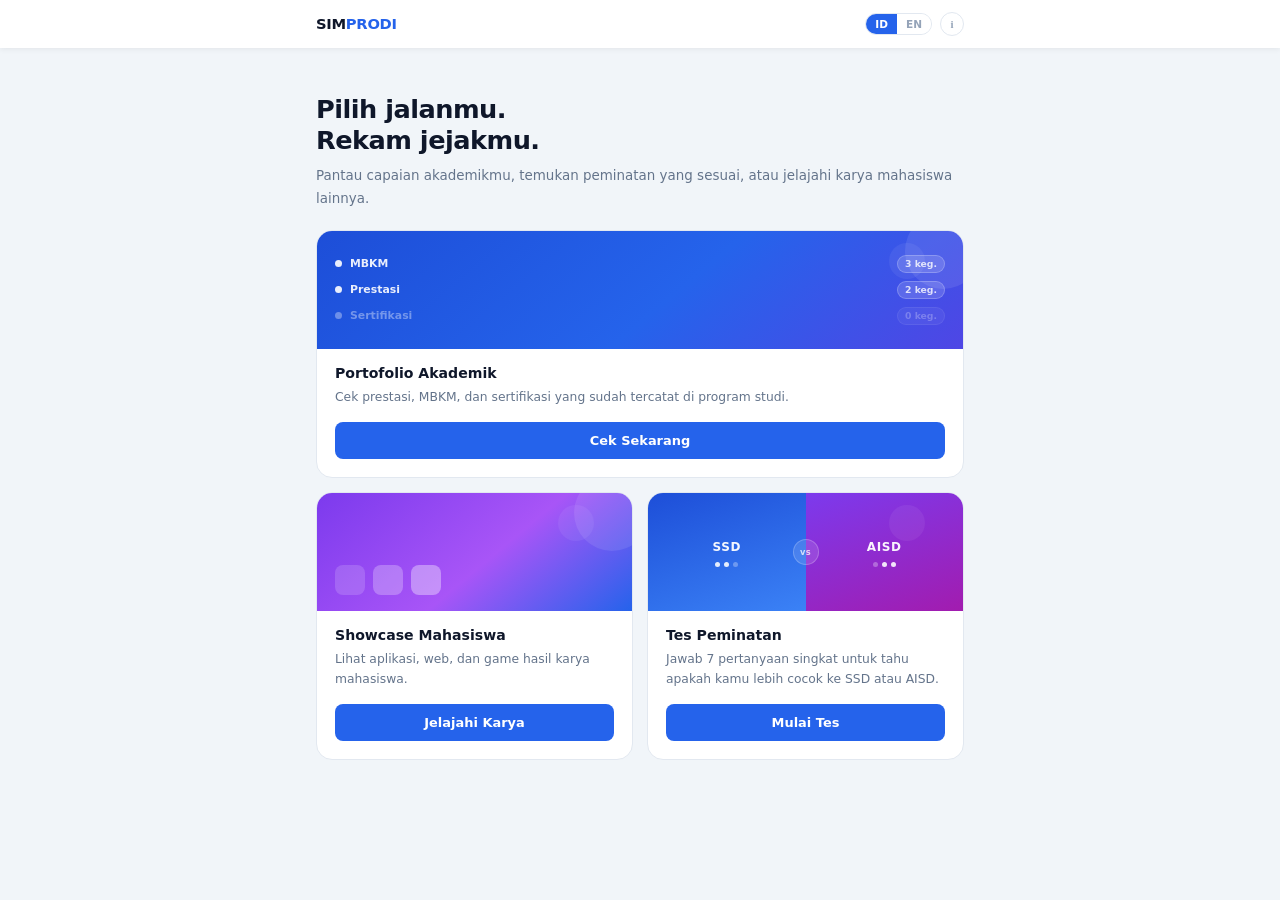
==== index.html @ 93ffe11c "Sync from simprodi@a94e9bc7b85f184ecb64a209a0afa76a024c2fb5" ====
<html lang="id">
<head>
<meta charset="UTF-8">
<meta name="viewport" content="width=device-width, initial-scale=1.0">
<title>SIMPRODI</title>
<style>
*, *::before, *::after { box-sizing: border-box; margin: 0; padding: 0; }

:root {
  --blue:        #2563eb;
  --blue-soft:   #eff6ff;
  --blue-border: #bfdbfe;
  --green:       #16a34a;
  --green-soft:  #f0fdf4;
  --green-border:#bbf7d0;
  --purple:      #7c3aed;
  --purple-soft: #faf5ff;
  --purple-border:#ddd6fe;
  --orange:      #ea580c;
  --orange-soft: #fff7ed;
  --orange-border:#fed7aa;
  --bg:          #f1f5f9;
  --card:        #ffffff;
  --border:      #e2e8f0;
  --text:        #0f172a;
  --muted:       #64748b;
  --subtle:      #94a3b8;
  --radius:      10px;
  --font: system-ui, -apple-system, 'Segoe UI', Roboto, sans-serif;
}

body {
  font-family: var(--font); background: var(--bg);
  color: var(--text); min-height: 100vh;
  font-size: 15px; line-height: 1.5;
  -webkit-font-smoothing: antialiased;
  display: flex; flex-direction: column;
}
main { flex: 1; }

/* ---- HEADER ---- */
.site-header {
  background: var(--card);
  box-shadow: 0 1px 6px rgba(0,0,0,.07);
  position: sticky; top: 0; z-index: 100;
}
.header-inner {
  max-width: 680px; margin: 0 auto;
  padding: 0 16px; height: 48px;
  display: flex; align-items: center; justify-content: space-between;
}
.header-brand {
  font-size: 0.92rem; font-weight: 800; color: var(--text);
  letter-spacing: -0.02em; cursor: pointer;
}
.header-brand span { color: var(--blue); }
.header-info-btn {
  width: 24px; height: 24px; border-radius: 50%;
  border: 1.5px solid var(--border); background: var(--card);
  display: flex; align-items: center; justify-content: center;
  cursor: pointer; font-size: 0.68rem; font-weight: 700;
  color: var(--subtle); font-family: Georgia, serif;
  transition: border-color .15s, color .15s, background .15s;
  flex-shrink: 0; line-height: 1;
}
.header-info-btn:hover { border-color: var(--blue); color: var(--blue); background: var(--blue-soft); }
.lang-toggle {
  display: flex; border: 1.5px solid var(--border); border-radius: 20px;
  overflow: hidden; flex-shrink: 0;
}
.lang-btn {
  border: none; background: var(--card); color: var(--subtle);
  font-family: var(--font); font-size: 0.66rem; font-weight: 700;
  padding: 4px 9px; cursor: pointer; transition: background .15s, color .15s;
}
.lang-btn.active { background: var(--blue); color: #fff; }

/* ---- MODAL ABOUT ---- */
.about-overlay {
  display: none; position: fixed; inset: 0;
  background: rgba(15,23,42,.35); z-index: 300;
  align-items: flex-end; justify-content: center;
  padding: 0 16px 24px;
}
.about-overlay.open { display: flex; }
.about-modal {
  background: var(--card); border-radius: 16px;
  padding: 22px 20px 20px; width: 100%; max-width: 480px;
  box-shadow: 0 12px 40px rgba(0,0,0,.18);
  animation: slideUp .18s ease;
}
@keyframes slideUp { from { transform: translateY(16px); opacity: 0; } to { transform: translateY(0); opacity: 1; } }
.about-eyebrow {
  font-size: 0.62rem; font-weight: 700; text-transform: uppercase;
  letter-spacing: 0.08em; color: var(--subtle); margin-bottom: 10px;
}
.about-brand {
  font-size: 1.1rem; font-weight: 800; color: var(--text);
  letter-spacing: -0.02em; margin-bottom: 4px;
}
.about-brand b { color: var(--blue); }
.about-expand {
  font-size: 0.78rem; font-weight: 600; color: var(--muted);
  margin-bottom: 12px; line-height: 1.5;
}
.about-desc {
  font-size: 0.80rem; color: var(--muted); line-height: 1.65;
}
.about-close {
  display: block; width: 100%; margin-top: 16px;
  background: var(--bg); border: none; border-radius: 8px;
  padding: 10px; font-size: 0.84rem; font-weight: 600;
  font-family: var(--font); color: var(--muted); cursor: pointer;
  transition: background .15s;
}
.about-close:hover { background: var(--border); }

/* ---- LAYOUT ---- */
.page-wrap { max-width: 680px; margin: 0 auto; padding: 20px 16px 48px; }

/* ---- SEARCH ---- */
.search-card {
  background: var(--card); border: 1px solid var(--border);
  border-radius: var(--radius); padding: 16px; margin-bottom: 18px;
}
.search-row { display: flex; gap: 8px; }
.search-input {
  flex: 1; border: 1.5px solid var(--border); border-radius: 8px;
  padding: 10px 13px; font-size: 0.92rem; font-family: var(--font);
  color: var(--text); outline: none; transition: border-color .15s;
  background: var(--card);
}
.search-input:focus   { border-color: var(--blue); }
.search-input::placeholder { color: var(--subtle); }
.search-btn {
  background: var(--blue); color: #fff; border: none;
  border-radius: 8px; padding: 10px 20px;
  font-size: 0.92rem; font-weight: 600; font-family: var(--font);
  cursor: pointer; transition: background .15s; white-space: nowrap;
}
.search-btn:hover    { background: #1d4ed8; }
.search-btn:disabled { background: #93c5fd; cursor: not-allowed; }
.search-hint { font-size: 0.78rem; color: var(--muted); margin-top: 8px; }

/* ---- STATUS ---- */
.msg-center { text-align: center; padding: 20px 0; font-size: 0.87rem; color: var(--muted); }
.msg-error  { text-align: center; padding: 20px 0; font-size: 0.87rem; color: #dc2626; }

/* ---- RESULT INFO ---- */
.result-info {
  font-size: 0.82rem; color: var(--blue);
  background: var(--blue-soft); border: 1px solid var(--blue-border);
  border-radius: 8px; padding: 9px 14px; margin-bottom: 12px;
}

/* ---- STUDENT CARDS ---- */
.student-card {
  background: var(--card); border: 1px solid var(--border);
  border-radius: var(--radius); padding: 13px 15px;
  margin-bottom: 8px; cursor: pointer;
  display: flex; align-items: center; gap: 12px;
  transition: border-color .15s, box-shadow .15s;
  -webkit-tap-highlight-color: transparent;
}
.student-card:hover {
  border-color: var(--blue);
  box-shadow: 0 2px 12px rgba(37,99,235,.1);
}
.s-body  { flex: 1; min-width: 0; }
.s-name  { font-weight: 600; font-size: 0.92rem; white-space: nowrap; overflow: hidden; text-overflow: ellipsis; }
.s-nim   { font-size: 0.78rem; color: var(--muted); margin-top: 1px; }
.s-tags  { display: flex; flex-wrap: wrap; gap: 4px; margin-top: 6px; }
.tag {
  font-size: 0.70rem; font-weight: 600; padding: 2px 8px;
  border-radius: 20px; border: 1px solid; line-height: 1.4;
}
.tag-p  { background: var(--blue-soft);   color: var(--blue);   border-color: var(--blue-border);   }
.tag-m  { background: var(--green-soft);  color: var(--green);  border-color: var(--green-border);  }
.tag-s  { background: var(--purple-soft); color: var(--purple); border-color: var(--purple-border); }
.tag-0  { background: #f8fafc; color: var(--subtle); border-color: var(--border); }
.s-chevron {
  width: 8px; height: 8px; flex-shrink: 0;
  border-right: 2px solid var(--border);
  border-top:   2px solid var(--border);
  transform: rotate(45deg); margin-right: 4px;
}

/* ---- DETAIL VIEW ---- */
#detailView { display: none; }

.back-btn {
  display: inline-flex; align-items: center; gap: 7px;
  background: none; border: 1px solid var(--border);
  border-radius: 7px; padding: 7px 13px;
  font-size: 0.82rem; font-weight: 600; font-family: var(--font);
  color: var(--muted); cursor: pointer; margin-bottom: 16px;
  transition: border-color .15s, color .15s;
}
.back-btn:hover { border-color: var(--blue); color: var(--blue); }
.back-btn .arr  { font-size: 0.9rem; }

.detail-header {
  background: var(--card); border: 1px solid var(--border);
  border-radius: var(--radius); padding: 16px;
  display: flex; align-items: center; gap: 14px; margin-bottom: 14px;
}
.d-name    { font-size: 1rem; font-weight: 700; }
.d-nim     { font-size: 0.80rem; color: var(--muted); margin-top: 2px; }
.d-summary { display: flex; flex-wrap: wrap; gap: 5px; margin-top: 8px; }
.d-tag     { font-size: 0.72rem; font-weight: 600; padding: 3px 9px; border-radius: 20px; border: 1px solid; }

/* ---- ACCORDION ---- */
.acc-wrap  { margin-bottom: 8px; }

.acc-btn {
  width: 100%; background: var(--card);
  border: 1px solid var(--border); border-radius: var(--radius);
  padding: 12px 16px; display: flex; align-items: center;
  justify-content: space-between; cursor: pointer;
  font-family: var(--font); transition: border-color .15s;
  -webkit-tap-highlight-color: transparent;
}
.acc-btn:hover { border-color: var(--muted); }
.acc-btn.is-open { border-radius: var(--radius) var(--radius) 0 0; }

.acc-lhs   { display: flex; align-items: center; gap: 10px; }
.acc-dot   { width: 8px; height: 8px; border-radius: 50%; flex-shrink: 0; }
.dot-blue  { background: var(--blue); }
.dot-green { background: var(--green); }
.dot-purple{ background: var(--purple); }
.acc-label { font-size: 0.88rem; font-weight: 600; color: var(--text); }
.acc-count { font-size: 0.70rem; font-weight: 700; padding: 2px 7px; border-radius: 20px; }
.c-blue    { background: var(--blue-soft);   color: var(--blue);   }
.c-green   { background: var(--green-soft);  color: var(--green);  }
.c-purple  { background: var(--purple-soft); color: var(--purple); }

.acc-icon {
  width: 7px; height: 7px; flex-shrink: 0;
  border-right: 2px solid var(--subtle);
  border-bottom: 2px solid var(--subtle);
  transform: rotate(45deg); transition: transform .2s;
}
.acc-icon.open { transform: rotate(-135deg); }

.acc-body {
  display: none; background: var(--card);
  border: 1px solid var(--border); border-top: none;
  border-radius: 0 0 var(--radius) var(--radius);
}
.acc-body.open { display: block; }

.acc-empty {
  padding: 18px 16px; font-size: 0.84rem; color: var(--subtle); font-style: italic;
}

/* ---- DATA ROWS ---- */
.data-row {
  padding: 12px 16px; border-bottom: 1px solid #f1f5f9;
}
.data-row:last-child { border-bottom: none; }

.row-meta { display: flex; align-items: center; flex-wrap: wrap; gap: 5px; margin-bottom: 5px; }
.sem-tag {
  font-size: 0.70rem; font-weight: 600; padding: 2px 7px;
  border-radius: 4px; background: #f1f5f9; color: var(--muted);
}
.kat-tag {
  font-size: 0.70rem; font-weight: 600; padding: 2px 7px;
  border-radius: 4px; background: var(--purple-soft);
  color: var(--purple); border: 1px solid var(--purple-border);
}
.row-main { font-size: 0.86rem; color: var(--text); line-height: 1.55; }
.row-sub  { font-size: 0.81rem; color: var(--muted); line-height: 1.5; margin-top: 3px; font-style: italic; }

/* ---- LAPORAN ---- */
.lapor-card {
  background: var(--card); border: 1px solid var(--border);
  border-radius: var(--radius); padding: 16px; margin-top: 10px;
}
.lapor-header {
  display: flex; align-items: flex-start;
  justify-content: space-between; gap: 12px; flex-wrap: wrap;
}
.lapor-title { font-size: 0.88rem; font-weight: 600; }
.lapor-desc  { font-size: 0.79rem; color: var(--muted); margin-top: 3px; }
.btn-lapor {
  background: var(--orange-soft); color: var(--orange);
  border: 1px solid var(--orange-border); border-radius: 7px;
  padding: 7px 14px; font-size: 0.82rem; font-weight: 600;
  font-family: var(--font); cursor: pointer; white-space: nowrap;
  transition: background .15s; flex-shrink: 0;
}
.btn-lapor:hover { background: #ffedd5; }

.lapor-form {
  display: none; border-top: 1px solid var(--border);
  margin-top: 14px; padding-top: 14px;
}
.lapor-form.open { display: block; }
.lapor-note {
  font-size: 0.78rem; color: var(--muted); line-height: 1.55;
  background: #f8fafc; border: 1px solid var(--border);
  border-radius: 6px; padding: 8px 11px; margin: 10px 0 12px;
}
.form-label {
  display: block; font-size: 0.81rem; font-weight: 600;
  color: #374151; margin-bottom: 6px;
}
.form-textarea {
  width: 100%; border: 1.5px solid var(--border); border-radius: 8px;
  padding: 10px 12px; font-size: 0.86rem; font-family: var(--font);
  resize: vertical; min-height: 90px; outline: none; margin-bottom: 10px;
  color: var(--text); transition: border-color .15s; line-height: 1.5;
}
.form-textarea:focus   { border-color: var(--orange); }
.form-textarea::placeholder { color: var(--subtle); font-size: 0.83rem; }
.char-counter { font-size: 0.72rem; color: var(--subtle); text-align: right; margin: -4px 0 8px; }
.char-counter.ok { color: var(--green); }
.btn-send {
  background: var(--orange); color: #fff; border: none; border-radius: 8px;
  padding: 9px 18px; font-size: 0.88rem; font-weight: 600;
  font-family: var(--font); cursor: pointer; transition: background .15s;
}
.btn-send:hover    { background: #c2410c; }
.btn-send:disabled { opacity: 0.55; cursor: not-allowed; }

.alert {
  margin-top: 10px; padding: 10px 13px; border-radius: 8px;
  font-size: 0.83rem; line-height: 1.5;
}
.alert-ok  { background: var(--green-soft); color: #15803d; border: 1px solid var(--green-border); }
.alert-err { background: #fef2f2; color: #dc2626; border: 1px solid #fecaca; }

/* ---- DETAIL TOPBAR ---- */
.detail-topbar {
  display: flex; justify-content: space-between; align-items: center;
  margin-bottom: 16px;
}
/* ---- TOAST ---- */
.toast {
  position: fixed; bottom: 24px; left: 50%;
  transform: translateX(-50%) translateY(12px);
  background: #1e293b; color: #fff;
  padding: 10px 18px; border-radius: 8px;
  font-size: 0.83rem; font-weight: 500;
  opacity: 0; transition: opacity .2s, transform .2s;
  z-index: 400; pointer-events: none; white-space: nowrap;
}
.toast.show { opacity: 1; transform: translateX(-50%) translateY(0); }

/* ---- FOOTER ---- */

/* ---- SEMESTER GROUP ---- */
.sem-group { }
.sem-group-label {
  font-size: 0.70rem; font-weight: 700; text-transform: uppercase;
  letter-spacing: 0.6px; color: var(--muted);
  padding: 7px 16px 5px; background: #f8fafc;
  border-bottom: 1px solid var(--border);
  border-top: 1px solid var(--border);
}
.sem-group:first-child .sem-group-label { border-top: none; }
.sem-group .data-row { border-bottom: 1px solid #f8fafc; }
.sem-group .data-row:last-child { border-bottom: none; }

/* ---- INFO BUTTON ---- */
.info-btn {
  width: 15px; height: 15px; border-radius: 50%;
  background: var(--border); color: var(--muted);
  border: none; cursor: pointer; font-size: 0.62rem; font-weight: 700;
  display: inline-flex; align-items: center; justify-content: center;
  flex-shrink: 0; transition: background .15s, color .15s;
  font-family: Georgia, serif; line-height: 1; user-select: none;
}
.info-btn:hover, .info-btn:focus-visible { background: var(--blue); color: #fff; outline: none; }

/* ---- INFO MODAL ---- */
.info-overlay {
  display: none; position: fixed; inset: 0;
  background: rgba(0,0,0,.4); z-index: 300;
  align-items: center; justify-content: center; padding: 20px;
}
.info-overlay.open { display: flex; }
.info-box {
  background: var(--card); border-radius: 14px;
  padding: 22px 20px 20px; max-width: 340px; width: 100%;
  position: relative; box-shadow: 0 12px 40px rgba(0,0,0,.18);
  animation: popIn .15s ease;
}
@keyframes popIn { from { transform: scale(.92); opacity: 0; } to { transform: scale(1); opacity: 1; } }
.info-close {
  position: absolute; top: 12px; right: 12px;
  background: none; border: none; cursor: pointer;
  color: var(--subtle); font-size: 0.85rem; line-height: 1;
  width: 26px; height: 26px; display: flex; align-items: center; justify-content: center;
  border-radius: 6px; transition: background .15s, color .15s;
}
.info-close:hover { background: #f1f5f9; color: var(--text); }
.info-cat {
  font-size: 0.68rem; font-weight: 700; text-transform: uppercase;
  letter-spacing: 0.6px; margin-bottom: 6px; padding: 3px 8px;
  border-radius: 4px; display: inline-block;
}
.info-cat.mbkm   { background: var(--green-soft);  color: var(--green); }
.info-cat.pres   { background: var(--blue-soft);   color: var(--blue);  }
.info-cat.sert   { background: var(--purple-soft); color: var(--purple);}
.info-title { font-size: 0.95rem; font-weight: 700; margin-bottom: 10px; color: var(--text); }
.info-body  { font-size: 0.83rem; color: var(--muted); line-height: 1.7; }

/* ---- TEXT INPUT (for not-found form) ---- */
.text-input {
  width: 100%; border: 1.5px solid var(--border); border-radius: 8px;
  padding: 9px 12px; font-size: 0.88rem; font-family: var(--font);
  color: var(--text); outline: none; transition: border-color .15s;
  background: var(--card);
}
.text-input:focus { border-color: var(--blue); }
.text-input::placeholder { color: var(--subtle); }

/* ---- SPINNER ---- */
.spinner {
  display: inline-block; width: 13px; height: 13px;
  border: 2px solid rgba(255,255,255,.35); border-top-color: #fff;
  border-radius: 50%; animation: spin .65s linear infinite;
  vertical-align: middle; margin-right: 5px;
}
@keyframes spin { to { transform: rotate(360deg); } }

/* ---- MOBILE ---- */
@media (max-width: 480px) {
  .search-btn { padding: 10px 14px; font-size: 0.88rem; }
  .s-name { font-size: 0.90rem; }
  .lapor-header { flex-direction: column; }
  .btn-lapor { width: 100%; text-align: center; }
}

/* ---- BERANDA ---- */
.home-hero { padding: 26px 0 20px; }
.home-headline {
  font-size: 1.6rem; font-weight: 800; line-height: 1.2;
  color: var(--text); letter-spacing: -0.02em; text-wrap: balance; margin-bottom: 10px;
}
.home-sub { font-size: 0.84rem; color: var(--muted); line-height: 1.65; }

.home-cards {
  display: grid; grid-template-columns: 1fr 1fr;
  gap: 14px; margin-bottom: 24px;
}
@media (max-width: 400px) {
  .home-cards { grid-template-columns: 1fr; }
  .home-headline { font-size: 1.32rem; }
}
.home-card {
  background: var(--card); border: 1.5px solid var(--border);
  border-radius: 16px; overflow: hidden; cursor: pointer;
  transition: border-color .18s, box-shadow .18s, transform .14s;
  -webkit-tap-highlight-color: transparent; outline: none;
  display: flex; flex-direction: column;
}
.home-card-1:hover, .home-card-1:focus-visible {
  border-color: var(--blue);
  box-shadow: 0 8px 28px rgba(37,99,235,.15);
  transform: translateY(-2px);
}
.home-card-2:hover, .home-card-2:focus-visible {
  border-color: var(--purple);
  box-shadow: 0 8px 28px rgba(124,58,237,.15);
  transform: translateY(-2px);
}
.home-card-illus {
  height: 118px; position: relative; overflow: hidden;
  display: flex; align-items: flex-end; padding: 0 18px 16px;
}
.home-card-illus::before {
  content: ''; position: absolute; right: -18px; top: -18px;
  width: 76px; height: 76px; border-radius: 50%; background: rgba(255,255,255,.09);
}
.home-card-illus::after {
  content: ''; position: absolute; right: 38px; top: 12px;
  width: 36px; height: 36px; border-radius: 50%; background: rgba(255,255,255,.06);
}
.illus-blue   { background: linear-gradient(140deg, #1D4ED8 0%, #2563EB 55%, #4F46E5 100%); }

/* Ilustrasi Portofolio Akademik — list kategori */
.illus-list { display: flex; flex-direction: column; gap: 8px; width: 100%; }
.illus-list-row { display: flex; align-items: center; gap: 8px; }
.illus-list-dot {
  width: 7px; height: 7px; border-radius: 50%;
  background: rgba(255,255,255,.9); flex-shrink: 0;
}
.illus-list-dot.dim { background: rgba(255,255,255,.35); }
.illus-list-label {
  font-size: 0.68rem; font-weight: 700; color: rgba(255,255,255,.9); flex: 1;
}
.illus-list-label.dim { color: rgba(255,255,255,.38); }
.illus-list-badge {
  font-size: 0.58rem; font-weight: 700;
  background: rgba(255,255,255,.15); border: 1px solid rgba(255,255,255,.22);
  border-radius: 20px; padding: 1px 7px; color: rgba(255,255,255,.8);
}
.illus-list-badge.dim { opacity: 0.35; }

/* Ilustrasi Tes Peminatan — komparasi SSD vs AISD */
.illus-vs-wrap {
  display: flex; width: 100%; height: 100%;
  position: absolute; inset: 0;
}
.illus-vs-side {
  flex: 1; display: flex; flex-direction: column;
  align-items: center; justify-content: center; gap: 6px;
  position: relative;
}
.illus-vs-left  { background: linear-gradient(160deg, #1D4ED8, #3B82F6); }
.illus-vs-right { background: linear-gradient(160deg, #7C3AED, #A21CAF); }
.illus-vs-label {
  font-size: 0.75rem; font-weight: 800; letter-spacing: 0.05em;
  color: rgba(255,255,255,.95);
}
.illus-vs-dots { display: flex; gap: 4px; }
.illus-vs-dot {
  width: 5px; height: 5px; border-radius: 50%;
  background: rgba(255,255,255,.3);
}
.illus-vs-dot.on { background: rgba(255,255,255,.88); }
.illus-vs-badge {
  position: absolute; top: 50%; left: 50%;
  transform: translate(-50%, -50%);
  width: 26px; height: 26px;
  display: flex; align-items: center; justify-content: center;
  font-size: 0.52rem; font-weight: 800; letter-spacing: 0.03em;
  color: rgba(255,255,255,.75);
  background: rgba(255,255,255,.12);
  border: 1px solid rgba(255,255,255,.22);
  border-radius: 50%;
  z-index: 1;
}

.home-card-body { padding: 15px 18px 18px; flex: 1; display: flex; flex-direction: column; }
.home-card-title {
  font-size: 0.88rem; font-weight: 700; color: var(--text);
  line-height: 1.3; margin-bottom: 6px;
}
.home-card-desc {
  font-size: 0.77rem; color: var(--muted); line-height: 1.6;
  flex: 1; margin-bottom: 14px;
}
.home-card-btn {
  display: block; width: 100%; border: none; border-radius: 8px;
  padding: 9px 12px; font-size: 0.81rem; font-weight: 700;
  font-family: var(--font); text-align: center; pointer-events: none;
  background: var(--blue); color: #fff;
}

/* ---- KUIS PEMINATAN ---- */
.quiz-topbar {
  display: flex; align-items: center; gap: 10px; margin-bottom: 4px;
}
.quiz-progress-bar {
  flex: 1; height: 4px; background: var(--border); border-radius: 2px; overflow: hidden;
}
.quiz-progress-fill {
  height: 100%; background: var(--purple); border-radius: 2px;
  transition: width .35s ease;
}
.quiz-step-label { font-size: 0.75rem; color: var(--muted); white-space: nowrap; }
.quiz-card {
  background: var(--card); border: 1px solid var(--border);
  border-radius: var(--radius); padding: 20px 18px; margin-top: 12px;
}
.quiz-q {
  font-size: 0.95rem; font-weight: 600; color: var(--text);
  line-height: 1.6; margin-bottom: 16px;
}
.quiz-options { display: flex; flex-direction: column; gap: 10px; }
.quiz-option {
  width: 100%; text-align: left; border: 1.5px solid var(--border);
  border-radius: 10px; padding: 13px 16px;
  font-size: 0.87rem; font-family: var(--font); color: var(--text);
  background: var(--card); cursor: pointer; line-height: 1.55;
  transition: border-color .15s, background .15s;
  -webkit-tap-highlight-color: transparent;
}
.quiz-option:hover { border-color: var(--purple); background: var(--purple-soft); }
.quiz-prev-btn {
  display: flex; align-items: center; gap: 6px; margin-top: 16px;
  background: none; border: none; cursor: pointer; padding: 4px 0;
  font-size: 0.82rem; font-weight: 600; color: var(--muted);
  font-family: var(--font); transition: color .15s;
}
.quiz-prev-btn:hover { color: var(--purple); }

/* ---- HASIL KUIS ---- */
.result-hero {
  background: var(--card); border: 1px solid var(--border);
  border-radius: var(--radius); padding: 22px 20px; text-align: center; margin-bottom: 12px;
}
.result-chip {
  display: inline-block; font-size: 0.68rem; font-weight: 700; text-transform: uppercase;
  letter-spacing: 0.5px; padding: 3px 10px; border-radius: 20px; margin-bottom: 10px;
}
.chip-ssd  { background: var(--blue-soft);   color: var(--blue);   }
.chip-aisd { background: var(--purple-soft); color: var(--purple); }
.result-pem-name { font-size: 1.05rem; font-weight: 700; color: var(--text); margin-bottom: 5px; line-height: 1.4; }
.result-score-line { font-size: 0.82rem; color: var(--muted); margin-bottom: 16px; }
.score-bars { display: flex; flex-direction: column; gap: 8px; text-align: left; }
.score-row-label {
  display: flex; justify-content: space-between;
  font-size: 0.74rem; font-weight: 700; margin-bottom: 4px;
}
.score-row-label.ssd  { color: var(--blue);   }
.score-row-label.aisd { color: var(--purple); }
.score-track { height: 6px; background: var(--border); border-radius: 3px; overflow: hidden; }
.score-fill-ssd  { height: 100%; background: var(--blue);   border-radius: 3px; transition: width .5s ease; }
.score-fill-aisd { height: 100%; background: var(--purple); border-radius: 3px; transition: width .5s ease; }
.result-desc-card {
  background: var(--card); border: 1px solid var(--border);
  border-radius: var(--radius); padding: 16px; margin-bottom: 12px;
}
.result-desc-title { font-size: 0.86rem; font-weight: 700; color: var(--text); margin-bottom: 7px; }
.result-desc-body  { font-size: 0.82rem; color: var(--muted); line-height: 1.7; }
.result-sub-label {
  font-size: 0.68rem; font-weight: 700; text-transform: uppercase;
  letter-spacing: 0.05em; color: var(--subtle); margin: 14px 0 8px;
}
.result-tags { display: flex; flex-wrap: wrap; gap: 6px; }
.result-tag {
  font-size: 0.74rem; font-weight: 600; padding: 5px 10px;
  border-radius: 20px; line-height: 1.3;
}
.result-note {
  font-size: 0.76rem; color: var(--subtle); line-height: 1.6;
  background: #f8fafc; border: 1px solid var(--border);
  border-radius: 8px; padding: 10px 13px; margin-bottom: 14px;
}
.result-actions { display: flex; flex-direction: column; gap: 8px; }
.btn-full-primary {
  width: 100%; background: var(--blue); color: #fff; border: none;
  border-radius: 10px; padding: 13px; font-size: 0.92rem; font-weight: 700;
  font-family: var(--font); cursor: pointer; transition: background .15s;
}
.btn-full-primary:hover { background: #1d4ed8; }
.btn-full-sec {
  width: 100%; background: none; color: var(--muted); border: 1.5px solid var(--border);
  border-radius: 10px; padding: 12px; font-size: 0.88rem; font-weight: 600;
  font-family: var(--font); cursor: pointer; transition: border-color .15s, color .15s;
}
.btn-full-sec:hover { border-color: var(--blue); color: var(--blue); }

/* ---- SHOWCASE MAHASISWA ---- */
#scGaleriView, #scDetailView, #scFormView, #scStatusView { display: none; }

.illus-showcase { background: linear-gradient(140deg, #7C3AED 0%, #A855F7 55%, #2563EB 100%); }
.illus-gallery { display: flex; gap: 8px; }
.illus-gallery-tile { width: 30px; height: 30px; border-radius: 8px; background: rgba(255,255,255,.16); }
.illus-gallery-tile:nth-child(2) { background: rgba(255,255,255,.26); }
.illus-gallery-tile:nth-child(3) { background: rgba(255,255,255,.36); }
.home-card-featured { grid-column: 1 / -1; }
.home-card-featured .home-card-illus { padding: 0 18px; align-items: center; }

.sc-card {
  background: var(--card); border: 1px solid var(--border);
  box-shadow: 0 1px 4px rgba(15,23,42,.05);
  border-radius: var(--radius); padding: 14px 16px; margin-bottom: 10px;
}
.sc-input, .sc-textarea, .sc-select {
  width: 100%; border: 1.5px solid var(--border); border-radius: 8px;
  padding: 10px 13px; font-size: 0.88rem; font-family: var(--font);
  color: var(--text); outline: none; transition: border-color .15s; background: var(--card);
}
.sc-input:focus, .sc-textarea:focus, .sc-select:focus { border-color: var(--blue); box-shadow: 0 0 0 3px var(--blue-soft); }
.sc-input::placeholder, .sc-textarea::placeholder { color: var(--subtle); }
.sc-textarea { resize: vertical; min-height: 68px; }

.sc-btn {
  font-family: var(--font); font-size: 0.86rem; font-weight: 600; border-radius: 8px;
  padding: 10px 18px; border: 1px solid transparent; cursor: pointer;
  display: inline-flex; align-items: center; justify-content: center; gap: 6px;
  transition: background .15s, border-color .15s, color .15s;
  text-decoration: none;
}
.sc-btn-primary { background: var(--blue); color: #fff; }
.sc-btn-primary:hover { background: #1d4ed8; }
.sc-btn-primary:disabled { background: #93c5fd; cursor: not-allowed; }
.sc-btn-outline { background: var(--card); color: var(--text); border-color: var(--border); }
.sc-btn-outline:hover { border-color: var(--blue); color: var(--blue); }
.sc-btn-block { width: 100%; }
.sc-btn-sm { padding: 6px 12px; font-size: 0.78rem; }

.sc-tag { font-size: 0.68rem; font-weight: 700; padding: 3px 9px; border-radius: 12px; border: 1px solid; display: inline-block; }
.sc-tag-jenis { background: var(--bg); color: var(--muted); border-color: var(--border); }
.sc-tag-ssd  { background: var(--blue-soft);   color: var(--blue);   border-color: var(--blue-border); }
.sc-tag-aisd { background: var(--purple-soft); color: var(--purple); border-color: var(--purple-border); }
.sc-tag-none { background: var(--bg); color: var(--subtle); border-color: var(--border); }
.sc-tag-live { background: var(--green-soft);  color: var(--green);  border-color: var(--green-border); }
.sc-tag-dev  { background: var(--orange-soft); color: var(--orange); border-color: var(--orange-border); }
.sc-tags { display: flex; gap: 6px; flex-wrap: wrap; }

.sc-status-pill { font-size: 0.74rem; font-weight: 700; padding: 4px 11px; border-radius: 12px; display: inline-block; }
.sc-status-menunggu  { background: var(--orange-soft); color: var(--orange); }
.sc-status-disetujui { background: var(--green-soft);  color: var(--green); }
.sc-status-ditolak   { background: #fef2f2; color: #dc2626; }

/* Galeri */
.sc-toolbar-top { margin-bottom: 10px; display: flex; gap: 8px; flex-wrap: wrap; }
.sc-search-bar { margin-top: 14px; }
.sc-toolbar { display: flex; align-items: center; justify-content: space-between; gap: 10px; margin: 12px 0; flex-wrap: wrap; }
.sc-toolbar-left { display: flex; align-items: center; gap: 10px; flex-wrap: wrap; }
.sc-result-count { font-size: 0.80rem; color: var(--muted); }
.sc-filter-toggle-btn {
  display: flex; align-items: center; gap: 6px; border: 1px solid var(--border); background: var(--card);
  border-radius: 8px; padding: 7px 12px; font-size: 0.80rem; font-weight: 600; color: var(--text);
  cursor: pointer; font-family: var(--font);
}
.sc-filter-toggle-btn.active { border-color: var(--blue); background: var(--blue-soft); color: var(--blue); }
.sc-filter-badge {
  min-width: 16px; height: 16px; padding: 0 4px; border-radius: 999px; background: var(--blue); color: #fff;
  font-size: 0.62rem; font-weight: 800; display: inline-flex; align-items: center; justify-content: center;
}
.sc-sort-wrap { position: relative; }
.sc-sort-btn {
  display: flex; align-items: center; gap: 6px; border: 1px solid var(--border); background: var(--card);
  border-radius: 8px; padding: 7px 12px; font-size: 0.80rem; font-weight: 600; color: var(--text);
  cursor: pointer; font-family: var(--font);
}
.sc-sort-menu {
  position: absolute; right: 0; top: calc(100% + 6px); background: var(--card); border: 1px solid var(--border);
  border-radius: 8px; box-shadow: 0 8px 24px -8px rgba(15,23,42,.28); min-width: 180px; padding: 5px; z-index: 20;
}
.sc-sort-option {
  display: block; width: 100%; text-align: left; border: none; background: none;
  padding: 8px 9px; border-radius: 6px; font-size: 0.80rem; font-family: var(--font); color: var(--text); cursor: pointer;
}
.sc-sort-option:hover { background: var(--bg); }
.sc-sort-option.active { color: var(--blue); font-weight: 700; background: var(--blue-soft); }

.sc-filter-panel { margin-bottom: 12px; background: var(--bg); border: 1px solid var(--border); border-radius: var(--radius); padding: 12px 14px; display: flex; flex-direction: column; gap: 10px; }
.sc-filter-row { display: flex; flex-direction: column; gap: 7px; }
.sc-filter-row-label { font-size: 0.66rem; font-weight: 700; color: var(--muted); text-transform: uppercase; letter-spacing: .05em; }
.sc-chipbar { display: flex; gap: 6px; flex-wrap: wrap; }
.sc-fchip {
  border: 1px solid var(--border); background: var(--card); color: var(--muted);
  font-family: var(--font); font-size: 0.76rem; font-weight: 600; padding: 5px 11px;
  border-radius: 999px; cursor: pointer;
}
.sc-fchip.active { background: var(--blue); border-color: var(--blue); color: #fff; }

.sc-gallery-grid { display: grid; grid-template-columns: 1fr 1fr; gap: 10px; }
@media (max-width: 480px) { .sc-gallery-grid { grid-template-columns: 1fr; } }
.sc-gcard { padding: 0; overflow: hidden; display: flex; flex-direction: column; cursor: pointer; transition: border-color .18s, box-shadow .18s, transform .14s; }
.sc-gcard:hover { border-color: var(--blue-border); box-shadow: 0 8px 24px rgba(37,99,235,.14); transform: translateY(-2px); }
.sc-gthumb { aspect-ratio: 16/9; background-size: cover; background-position: center; background-color: var(--bg); transition: transform .3s; }
.sc-gcard:hover .sc-gthumb { transform: scale(1.05); }
.sc-gthumb-empty { display: flex; align-items: center; justify-content: center; background: linear-gradient(135deg, var(--bg), var(--border)); }
.sc-gthumb-empty svg { width: 30px; height: 30px; color: var(--subtle); opacity: .6; }
.sc-gbody { padding: 11px 12px 12px; display: flex; flex-direction: column; gap: 6px; flex: 1; }
.sc-gtitle { font-weight: 700; font-size: 0.88rem; line-height: 1.3; }
.sc-gcreators { font-size: 0.74rem; color: var(--muted); }
.sc-gfoot { display: flex; align-items: center; justify-content: space-between; margin-top: auto; padding-top: 4px; }
.sc-likes { font-size: 0.78rem; color: var(--muted); }
.sc-likes .heart { color: #dc2626; }
.sc-empty { grid-column: 1 / -1; text-align: center; padding: 30px 0; color: var(--subtle); font-size: 0.86rem; font-style: italic; }

/* Detail */
.sc-hero-media {
  border-radius: var(--radius); overflow: hidden; border: 1px solid var(--border);
  background: linear-gradient(135deg,#1e293b,#0f172a); aspect-ratio: 16/9;
  box-shadow: 0 12px 32px rgba(15,23,42,.16);
  display: flex; align-items: center; justify-content: center; position: relative; cursor: pointer; margin-top: 12px;
}
.sc-hero-media .play { width: 52px; height: 52px; border-radius: 50%; background: rgba(255,255,255,.16); border: 1.5px solid rgba(255,255,255,.5); display: flex; align-items: center; justify-content: center; color: #fff; font-size: 1.3rem; }
.sc-hero-fallback { cursor: default; }
.sc-hero-fallback svg { width: 56px; height: 56px; color: rgba(255,255,255,.5); }
.sc-shot-strip { display: flex; gap: 8px; margin-top: 10px; overflow-x: auto; padding-bottom: 4px; }
.sc-shot { flex: 0 0 auto; width: 130px; aspect-ratio: 9/16; border-radius: 8px; border: 1px solid var(--border); background-size: cover; background-position: center; background-color: var(--bg); }
.sc-detail-head { display: flex; align-items: flex-start; justify-content: space-between; gap: 12px; margin-top: 14px; }
.sc-detail-title { font-size: 1.14rem; font-weight: 800; }
.sc-like-btn { display: flex; flex-direction: column; align-items: center; gap: 1px; border: 1px solid var(--border); background: var(--card); border-radius: 10px; padding: 7px 11px; cursor: pointer; font-family: var(--font); flex-shrink: 0; font-size: 1rem; color: var(--subtle); transition: border-color .15s, transform .12s; }
.sc-like-btn:hover { border-color: #fecaca; color: #dc2626; transform: scale(1.06); }
.sc-like-btn.liked { color: #dc2626; border-color: #fecaca; background: #fef2f2; }
.sc-like-btn span { font-size: 0.76rem; font-weight: 700; color: var(--text); }
.sc-detail-desc { margin-top: 10px; font-size: 0.88rem; white-space: pre-line; }
.sc-section-label { font-size: 0.70rem; font-weight: 700; text-transform: uppercase; letter-spacing: .05em; color: var(--muted); margin-top: 18px; margin-bottom: 8px; }
.sc-creator-row { display: flex; align-items: center; gap: 10px; padding: 8px 0; border-bottom: 1px solid var(--border); font-size: 0.85rem; }
.sc-creator-row:last-child { border-bottom: none; }
.sc-creator-avatar { flex-shrink: 0; width: 32px; height: 32px; border-radius: 50%; background: var(--blue-soft); color: var(--blue); border: 1px solid var(--blue-border); display: flex; align-items: center; justify-content: center; font-size: 0.76rem; font-weight: 800; }
.sc-creator-nim { color: var(--muted); font-size: 0.74rem; }
.sc-meta-grid { display: grid; grid-template-columns: 1fr 1fr; gap: 10px 14px; }
.sc-meta-k { display: flex; align-items: center; gap: 5px; }
.sc-meta-k svg { width: 12px; height: 12px; flex-shrink: 0; }
@media (max-width: 420px) { .sc-meta-grid { grid-template-columns: 1fr; } }
.sc-meta-k { font-size: 0.66rem; color: var(--muted); text-transform: uppercase; letter-spacing: .04em; font-weight: 700; }
.sc-meta-v { font-size: 0.85rem; margin-top: 2px; }
.sc-tech-pills { display: flex; gap: 6px; flex-wrap: wrap; }
.sc-tech-pill { font-size: 0.72rem; background: var(--bg); border: 1px solid var(--border); padding: 3px 9px; border-radius: 999px; }

.sc-tag-input {
  display: flex; flex-wrap: wrap; align-items: center; gap: 6px;
  border: 1.5px solid var(--border); border-radius: 8px; padding: 6px 8px;
  background: var(--card); cursor: text; transition: border-color .15s;
}
.sc-tag-input:focus-within { border-color: var(--blue); box-shadow: 0 0 0 3px var(--blue-soft); }
.sc-tag-input #scfTeknologiChips { display: contents; }
.sc-tag-input input {
  flex: 1; min-width: 90px; border: none; outline: none; background: transparent;
  color: var(--text); font-size: 0.88rem; font-family: var(--font); padding: 4px 2px;
}
.sc-tag-input input::placeholder { color: var(--subtle); }
.sc-tag-chip {
  display: inline-flex; align-items: center; gap: 3px; font-size: 0.78rem;
  background: var(--bg); border: 1px solid var(--border); border-radius: 999px;
  padding: 3px 4px 3px 10px; white-space: nowrap;
}
.sc-tag-chip button {
  border: none; background: transparent; cursor: pointer; color: var(--muted);
  font-size: 0.9rem; line-height: 1; padding: 2px 5px; font-family: var(--font);
}
.sc-tag-chip button:hover { color: #dc2626; }
.sc-action-row { display: flex; gap: 9px; margin-top: 18px; flex-wrap: wrap; }
.sc-action-row .sc-btn { flex: 1; min-width: 130px; }
.sc-report-link { display: block; margin: 14px auto 0; border: none; background: none; color: var(--muted); font-family: var(--font); font-size: 0.78rem; font-weight: 600; cursor: pointer; text-align: center; width: 100%; }
.sc-report-link:hover { color: #dc2626; }

/* Modal (laporkan) */
.sc-modal-overlay { position: fixed; inset: 0; background: rgba(15,23,42,.5); z-index: 100; display: none; align-items: center; justify-content: center; padding: 16px; }
.sc-modal-overlay.open { display: flex; }
.sc-modal-box { background: var(--card); border-radius: 14px; box-shadow: 0 12px 40px rgba(0,0,0,.18); padding: 20px; width: 100%; max-width: 420px; max-height: 88vh; overflow-y: auto; }
.sc-modal-head { display: flex; align-items: center; justify-content: space-between; margin-bottom: 4px; }
.sc-modal-title { font-weight: 800; font-size: 1rem; }
.sc-modal-close { border: none; background: none; font-size: 1.3rem; line-height: 1; color: var(--muted); cursor: pointer; padding: 4px; }

/* Form */
.sc-form-group { margin-top: 14px; }
.sc-form-label { font-size: 0.80rem; font-weight: 700; margin-bottom: 6px; display: block; }
.sc-form-label .opt { font-weight: 500; color: var(--subtle); font-size: 0.72rem; }
.sc-req { color: #dc2626; }
.sc-form-hint { font-size: 0.72rem; color: var(--muted); margin-top: 5px; }
.sc-seg { display: flex; gap: 6px; flex-wrap: wrap; }
.sc-seg-btn { border: 1px solid var(--border); background: var(--card); color: var(--text); font-family: var(--font); font-size: 0.80rem; font-weight: 600; padding: 7px 12px; border-radius: 8px; cursor: pointer; transition: border-color .15s, background .15s, color .15s; }
.sc-seg-btn:hover:not(.active) { border-color: var(--blue-border); background: var(--blue-soft); }
.sc-seg-btn.active { border-color: var(--blue); background: var(--blue-soft); color: var(--blue); }
.sc-form-section-title { font-weight: 800; font-size: 0.92rem; margin-top: 24px; padding-top: 18px; border-top: 1px solid var(--border); }
.sc-form-section-title:first-child { margin-top: 14px; padding-top: 0; border-top: none; }
.sc-creator-field { display: grid; grid-template-columns: 1fr 1.4fr auto; gap: 7px; margin-bottom: 7px; align-items: center; }
@media (max-width: 420px) { .sc-creator-field { grid-template-columns: 1fr; } }
.sc-single-field { display: grid; grid-template-columns: 1fr auto; gap: 7px; margin-bottom: 7px; align-items: center; }
.sc-icon-btn { border: 1px solid var(--border); background: var(--card); width: 36px; height: 36px; border-radius: 8px; cursor: pointer; color: var(--muted); flex-shrink: 0; font-size: 0.9rem; }
.sc-icon-btn:hover { border-color: #fecaca; color: #dc2626; }
.sc-add-row-btn { display: inline-block; font-size: 0.78rem; font-weight: 700; color: var(--blue); background: var(--blue-soft); border: 1px dashed var(--blue-border); border-radius: 8px; padding: 7px 12px; cursor: pointer; font-family: var(--font); margin-top: 2px; transition: background .15s, border-color .15s; }
.sc-add-row-btn:hover { background: var(--blue-border); border-color: var(--blue); }
.sc-callout { background: var(--blue-soft); border: 1px solid var(--blue-border); border-radius: 8px; padding: 10px 12px; margin-top: 8px; }
.sc-callout-title { font-size: 0.76rem; font-weight: 700; color: var(--blue); margin-bottom: 3px; }
.sc-callout ol { font-size: 0.76rem; padding-left: 16px; display: flex; flex-direction: column; gap: 2px; }
.sc-callout-alt { font-size: 0.72rem; color: var(--muted); margin-top: 6px; }
.sc-intro-note { background: var(--orange-soft); border: 1px solid var(--orange-border); border-radius: var(--radius); padding: 12px 13px; margin-top: 14px; font-size: 0.80rem; }
.sc-consent-row { display: flex; align-items: flex-start; gap: 8px; margin-top: 9px; cursor: pointer; }
.sc-consent-row input[type="checkbox"] { width: 16px; height: 16px; margin-top: 2px; accent-color: var(--blue); flex-shrink: 0; }
.sc-consent-row span { font-size: 0.80rem; line-height: 1.4; }
.sc-success-card { text-align: center; padding: 30px 16px; }
.sc-success-icon { width: 50px; height: 50px; border-radius: 50%; background: var(--green-soft); color: var(--green); display: flex; align-items: center; justify-content: center; margin: 0 auto 12px; font-size: 1.4rem; }
.sc-code-box { display: inline-flex; align-items: center; gap: 8px; background: var(--bg); border: 1px dashed var(--border); border-radius: 8px; padding: 10px 15px; margin: 12px 0; font-family: monospace; font-size: 1rem; font-weight: 800; }

/* Cek Status */
.sc-status-search { display: flex; gap: 8px; margin-top: 12px; }
.sc-status-search .sc-input { text-transform: uppercase; font-family: monospace; }
.sc-status-card-top { display: flex; align-items: center; justify-content: space-between; gap: 10px; margin-bottom: 6px; }
.sc-status-name { font-weight: 700; font-size: 0.88rem; }
.sc-status-code { font-family: monospace; font-size: 0.78rem; color: var(--muted); }
.sc-reject-reason { background: #fef2f2; border: 1px solid #fecaca; border-radius: 7px; padding: 8px 10px; font-size: 0.78rem; margin-top: 8px; }
</style>
</head>
<body>

<header class="site-header">
  <div class="header-inner">
    <span class="header-brand" onclick="showHome()" role="button" tabindex="0" onkeydown="if(event.key==='Enter'||event.key===' ')showHome()">SIM<span>PRODI</span></span>
    <div style="display:flex;align-items:center;gap:8px;">
      <div class="lang-toggle" role="group" aria-label="Language">
        <button type="button" id="langBtnID" class="lang-btn" onclick="setLang('id')">ID</button>
        <button type="button" id="langBtnEN" class="lang-btn" onclick="setLang('en')">EN</button>
      </div>
      <button class="header-info-btn" onclick="openAboutModal()" data-i18n-aria-label="header_info_aria" aria-label="Tentang SIMPRODI">i</button>
    </div>
  </div>
</header>

<!-- Modal: Tentang SIMPRODI -->
<div class="about-overlay" id="aboutOverlay" onclick="if(event.target===this)closeAboutModal()">
  <div class="about-modal">
    <div class="about-eyebrow" data-i18n="about_eyebrow">Tentang Aplikasi Ini</div>
    <div class="about-brand">SIM<b>PRODI</b></div>
    <div class="about-expand" data-i18n="about_expand">Sistem Informasi Program Studi Teknik Informatika</div>
    <div class="about-desc" data-i18n="about_desc">Dikembangkan oleh Program Studi Teknik Informatika sebagai wadah informasi capaian akademik mahasiswa, alat bantu pemilihan peminatan studi, dan galeri karya mahasiswa.</div>
    <button class="about-close" onclick="closeAboutModal()" data-i18n="btn_tutup">Tutup</button>
  </div>
</div>

<!-- Modal: Laporkan Karya Showcase -->
<div class="sc-modal-overlay" id="scReportOverlay" onclick="if(event.target===this)closeScReportModal()">
  <div class="sc-modal-box">
    <div class="sc-modal-head">
      <div class="sc-modal-title" data-i18n="sc_report_modal_title">Laporkan Karya</div>
      <button class="sc-modal-close" onclick="closeScReportModal()">&times;</button>
    </div>
    <div id="scReportForm">
      <p class="home-sub" id="scReportDesc" style="margin:6px 0 12px;"></p>
      <div class="sc-form-group" style="margin-top:0;">
        <label class="sc-form-label" data-i18n="sc_report_reason_label">Alasan Laporan</label>
        <textarea class="sc-textarea" id="scReportReason" data-i18n-placeholder="sc_report_reason_placeholder" placeholder="Jelaskan singkat apa yang menurutmu bermasalah..." maxlength="1000"></textarea>
      </div>
      <div class="sc-form-group">
        <label class="sc-form-label"><span data-i18n="sc_report_contact_label">Kontak Kamu</span> <span class="opt" data-i18n="sc_opt">opsional</span></label>
        <input class="sc-input" id="scReportContact" data-i18n-placeholder="sc_report_contact_placeholder" placeholder="Email / nomor WhatsApp, kalau perlu ditindaklanjuti">
      </div>
      <p id="scReportMsg" class="msg-error" style="display:none;"></p>
      <button class="sc-btn sc-btn-primary sc-btn-block" style="margin-top:6px;" onclick="submitScReport()" data-i18n="sc_report_submit">Kirim Laporan</button>
    </div>
    <div id="scReportSuccess" class="sc-success-card" style="display:none;padding:20px 6px 4px;">
      <div class="sc-success-icon">&#10003;</div>
      <div style="font-weight:800;" data-i18n="sc_report_success">Laporan terkirim. Terima kasih, admin akan meninjau karya ini.</div>
    </div>
  </div>
</div>

<main>
  <div class="page-wrap">

    <!-- Beranda -->
    <div id="homeView">
      <div class="home-hero">
        <div class="home-headline"><span data-i18n="home_headline_l1">Pilih jalanmu.</span><br><span data-i18n="home_headline_l2">Rekam jejakmu.</span></div>
        <div class="home-sub" data-i18n="home_sub">Pantau capaian akademikmu, temukan peminatan yang sesuai, atau jelajahi karya mahasiswa lainnya.</div>
      </div>
      <div class="home-cards">
        <div class="home-card home-card-1 home-card-featured" onclick="openPortofolio()" role="button" tabindex="0"
             onkeydown="if(event.key==='Enter'||event.key===' ')openPortofolio()">
          <div class="home-card-illus illus-blue">
            <div class="illus-list">
              <div class="illus-list-row">
                <div class="illus-list-dot"></div>
                <div class="illus-list-label">MBKM</div>
                <div class="illus-list-badge" data-i18n="illus_count_3">3 keg.</div>
              </div>
              <div class="illus-list-row">
                <div class="illus-list-dot"></div>
                <div class="illus-list-label">Prestasi</div>
                <div class="illus-list-badge" data-i18n="illus_count_2">2 keg.</div>
              </div>
              <div class="illus-list-row">
                <div class="illus-list-dot dim"></div>
                <div class="illus-list-label dim">Sertifikasi</div>
                <div class="illus-list-badge dim" data-i18n="illus_count_0">0 keg.</div>
              </div>
            </div>
          </div>
          <div class="home-card-body">
            <div class="home-card-title" data-i18n="home_card1_title">Portofolio Akademik</div>
            <div class="home-card-desc" data-i18n="home_card1_desc">Cek prestasi, MBKM, dan sertifikasi yang sudah tercatat di program studi.</div>
            <div class="home-card-btn" data-i18n="home_card1_btn">Cek Sekarang</div>
          </div>
        </div>
        <div class="home-card home-card-3" onclick="openShowcaseGaleri()" role="button" tabindex="0"
             onkeydown="if(event.key==='Enter'||event.key===' ')openShowcaseGaleri()">
          <div class="home-card-illus illus-showcase">
            <div class="illus-gallery">
              <div class="illus-gallery-tile"></div>
              <div class="illus-gallery-tile"></div>
              <div class="illus-gallery-tile"></div>
            </div>
          </div>
          <div class="home-card-body">
            <div class="home-card-title" data-i18n="home_card3_title">Showcase Mahasiswa</div>
            <div class="home-card-desc" data-i18n="home_card3_desc">Lihat aplikasi, web, dan game hasil karya mahasiswa.</div>
            <div class="home-card-btn" data-i18n="home_card3_btn">Jelajahi Karya</div>
          </div>
        </div>
        <div class="home-card home-card-2" onclick="openQuiz()" role="button" tabindex="0"
             onkeydown="if(event.key==='Enter'||event.key===' ')openQuiz()">
          <div class="home-card-illus" style="padding:0;position:relative;">
            <div class="illus-vs-wrap">
              <div class="illus-vs-side illus-vs-left">
                <div class="illus-vs-label">SSD</div>
                <div class="illus-vs-dots">
                  <div class="illus-vs-dot on"></div>
                  <div class="illus-vs-dot on"></div>
                  <div class="illus-vs-dot"></div>
                </div>
              </div>
              <div class="illus-vs-side illus-vs-right">
                <div class="illus-vs-label">AISD</div>
                <div class="illus-vs-dots">
                  <div class="illus-vs-dot"></div>
                  <div class="illus-vs-dot on"></div>
                  <div class="illus-vs-dot on"></div>
                </div>
              </div>
              <div class="illus-vs-badge">vs</div>
            </div>
          </div>
          <div class="home-card-body">
            <div class="home-card-title" data-i18n="home_card2_title">Tes Peminatan</div>
            <div class="home-card-desc" data-i18n="home_card2_desc">Jawab 7 pertanyaan singkat untuk tahu apakah kamu lebih cocok ke SSD atau AISD.</div>
            <div class="home-card-btn" data-i18n="home_card2_btn">Mulai Tes</div>
          </div>
        </div>
      </div>
    </div>

    <!-- Portofolio Akademik -->
    <div id="searchSection" style="display:none;">
      <button class="back-btn" onclick="showHome()" style="margin-bottom:4px;">
        <span class="arr">&#8592;</span> <span data-i18n="btn_beranda">Beranda</span>
      </button>
      <div class="search-card">
        <div class="search-row">
          <input class="search-input" type="text" id="searchInput"
                 data-i18n-placeholder="search_placeholder"
                 placeholder="Cari berdasarkan NIM atau nama..." maxlength="100"
                 autocomplete="off" autocorrect="off" spellcheck="false">
          <button class="search-btn" id="searchBtn" onclick="doSearch()" data-i18n="search_btn">Cari</button>
        </div>
        <p class="search-hint" data-i18n="search_hint">Masukkan NIM lengkap atau sebagian nama mahasiswa (minimal 3 karakter).</p>
      </div>

      <p id="statusMsg" class="msg-center"></p>

      <div id="listView"></div>
    </div>

    <!-- Detail Mahasiswa -->
    <div id="detailView">

      <div class="detail-topbar">
        <button class="back-btn" onclick="showList()">
          <span class="arr">&#8592;</span>
          <span data-i18n="btn_kembali">Kembali</span>
        </button>
      </div>

      <div class="detail-header">
        <div style="min-width:0;flex:1;">
          <div class="d-name" id="dNama"></div>
          <div class="d-nim"  id="dNim"></div>
          <div class="d-summary" id="dSummary"></div>
        </div>
      </div>

      <!-- Accordion: MBKM -->
      <div class="acc-wrap">
        <button class="acc-btn is-open" id="trg-mbkm" onclick="toggleAcc('mbkm')">
          <span class="acc-lhs">
            <span class="acc-dot dot-green"></span>
            <span class="acc-label" data-i18n="label_mbkm">MBKM</span>
            <span class="acc-count c-green" id="cnt-mbkm">0</span>
          </span>
          <span style="display:flex;align-items:center;gap:8px;">
            <span class="info-btn" role="button" tabindex="0" onclick="showInfo('mbkm'); event.stopPropagation();" onkeydown="if(event.key==='Enter'||event.key===' '){showInfo('mbkm');event.stopPropagation();}" data-i18n-title="info_title_mbkm" title="Apa itu MBKM?">i</span>
            <span class="acc-icon open" id="ico-mbkm"></span>
          </span>
        </button>
        <div class="acc-body open" id="panel-mbkm"></div>
      </div>

      <!-- Accordion: Prestasi -->
      <div class="acc-wrap">
        <button class="acc-btn is-open" id="trg-prestasi" onclick="toggleAcc('prestasi')">
          <span class="acc-lhs">
            <span class="acc-dot dot-blue"></span>
            <span class="acc-label" data-i18n="label_prestasi">Prestasi</span>
            <span class="acc-count c-blue" id="cnt-prestasi">0</span>
          </span>
          <span style="display:flex;align-items:center;gap:8px;">
            <span class="info-btn" role="button" tabindex="0" onclick="showInfo('prestasi'); event.stopPropagation();" onkeydown="if(event.key==='Enter'||event.key===' '){showInfo('prestasi');event.stopPropagation();}" data-i18n-title="info_title_prestasi" title="Apa itu Prestasi?">i</span>
            <span class="acc-icon open" id="ico-prestasi"></span>
          </span>
        </button>
        <div class="acc-body open" id="panel-prestasi"></div>
      </div>

      <!-- Accordion: Sertifikasi -->
      <div class="acc-wrap">
        <button class="acc-btn is-open" id="trg-sertifikasi" onclick="toggleAcc('sertifikasi')">
          <span class="acc-lhs">
            <span class="acc-dot dot-purple"></span>
            <span class="acc-label" data-i18n="label_sertifikasi">Sertifikasi</span>
            <span class="acc-count c-purple" id="cnt-sertifikasi">0</span>
          </span>
          <span style="display:flex;align-items:center;gap:8px;">
            <span class="info-btn" role="button" tabindex="0" onclick="showInfo('sertifikasi'); event.stopPropagation();" onkeydown="if(event.key==='Enter'||event.key===' '){showInfo('sertifikasi');event.stopPropagation();}" data-i18n-title="info_title_sertifikasi" title="Apa itu Sertifikasi?">i</span>
            <span class="acc-icon open" id="ico-sertifikasi"></span>
          </span>
        </button>
        <div class="acc-body open" id="panel-sertifikasi"></div>
      </div>

      <!-- Laporan -->
      <div class="lapor-card">
        <div class="lapor-header">
          <div>
            <div class="lapor-title" data-i18n="lapor_title">Ada data yang perlu dikoreksi?</div>
            <div class="lapor-desc" data-i18n="lapor_desc">Sampaikan ke program studi agar bisa segera diperbaiki.</div>
          </div>
          <button class="btn-lapor" onclick="toggleLapor()" data-i18n="btn_lapor_kesalahan">Laporkan Kesalahan</button>
        </div>
        <div id="laporForm" class="lapor-form">
          <label class="form-label" for="laporPesan" data-i18n="lapor_pesan_label">Jelaskan data yang perlu dikoreksi</label>
          <textarea class="form-textarea" id="laporPesan" oninput="updateCharCounter('laporPesan','laporPesanCount',10)"
            data-i18n-placeholder="lapor_pesan_placeholder"
            placeholder="Contoh: pada semester Ganjil 2025/2026, kegiatan saya seharusnya Juara 2, bukan Peserta."></textarea>
          <div class="char-counter" id="laporPesanCount">0/10</div>
          <div class="lapor-note" data-i18n="lapor_note">
            Tindak lanjut laporan akan disampaikan melalui nomor yang tercatat di MIKA kamu.
            Pastikan nomor tersebut sudah diperbarui sebelum mengirim.
          </div>
          <button class="btn-send" id="laporBtn" onclick="doLapor()" data-i18n="btn_kirim_laporan">Kirim Laporan</button>
          <div id="laporMsg"></div>
        </div>
      </div>

    </div>

    <!-- Kuis Peminatan -->
    <div id="quizView" style="display:none;">
      <button class="back-btn" onclick="showHome()">
        <span class="arr">&#8592;</span> <span data-i18n="btn_beranda">Beranda</span>
      </button>
      <div class="quiz-topbar">
        <span id="quizStepLabel" class="quiz-step-label">Pertanyaan 1 dari 7</span>
        <div class="quiz-progress-bar">
          <div id="quizProgressFill" class="quiz-progress-fill" style="width:0%"></div>
        </div>
      </div>
      <div class="quiz-card">
        <div id="quizQ" class="quiz-q"></div>
        <div id="quizOpts" class="quiz-options"></div>
        <button id="quizPrevBtn" class="quiz-prev-btn" onclick="goToPreviousQuestion()" style="display:none;">
          <span data-i18n="btn_pertanyaan_sebelumnya">Sebelumnya</span>
        </button>
      </div>
    </div>

    <!-- Hasil Kuis Peminatan -->
    <div id="quizResultView" style="display:none;">
      <button class="back-btn" onclick="showHome()">
        <span class="arr">&#8592;</span> <span data-i18n="btn_beranda">Beranda</span>
      </button>
      <div class="result-hero">
        <div id="resultChip" class="result-chip"></div>
        <div id="resultPemName" class="result-pem-name"></div>
        <div id="resultScoreLine" class="result-score-line"></div>
        <div class="score-bars">
          <div>
            <div id="ssdScoreLabel" class="score-row-label ssd"></div>
            <div class="score-track"><div id="ssdFill" class="score-fill-ssd" style="width:0%"></div></div>
          </div>
          <div>
            <div id="aisdScoreLabel" class="score-row-label aisd"></div>
            <div class="score-track"><div id="aisdFill" class="score-fill-aisd" style="width:0%"></div></div>
          </div>
        </div>
      </div>
      <div class="result-desc-card">
        <div id="resultDescTitle" class="result-desc-title"></div>
        <div id="resultDescBody" class="result-desc-body"></div>
      </div>
      <div class="result-note" data-i18n="quiz_disclaimer">
        Hasil ini berdasarkan preferensi yang kamu pilih dan bersifat indikatif. Konsultasikan dengan dosen wali atau pembimbing akademik untuk keputusan final pemilihan peminatan.
      </div>
      <div class="result-actions">
        <button class="btn-full-primary" onclick="restartQuiz()" data-i18n="btn_ulangi_tes">Ulangi Tes</button>
      </div>
    </div>

    <!-- Showcase: Galeri -->
    <div id="scGaleriView">
      <button class="back-btn" onclick="showHome()"><span class="arr">&#8592;</span> <span data-i18n="btn_beranda">Beranda</span></button>
      <div class="home-headline" style="font-size:1.05rem;margin-bottom:4px;" data-i18n="sc_galeri_title">Karya Mahasiswa Teknik Informatika</div>
      <div class="home-sub" style="margin-bottom:0;" data-i18n="sc_galeri_sub">Aplikasi, situs, dan game hasil tugas kuliah maupun tugas akhir mahasiswa. Jelajahi dan berikan dukungan lewat like.</div>

      <div class="sc-toolbar-top">
        <button class="sc-btn sc-btn-outline sc-btn-sm" onclick="openShowcaseForm()" data-i18n="sc_add_btn">Kirim Karya</button>
        <button class="sc-btn sc-btn-outline sc-btn-sm" onclick="openShowcaseStatus()" data-i18n="sc_status_link">Cek Status Pengajuan</button>
      </div>

      <div class="sc-search-bar">
        <input class="sc-input" id="scSearchInput" data-i18n-placeholder="sc_search_placeholder" placeholder="Cari nama karya, kreator, atau teknologi..." oninput="scRenderGaleri()">
      </div>

      <div class="sc-toolbar">
        <div class="sc-toolbar-left">
          <button class="sc-filter-toggle-btn" id="scFilterToggleBtn" onclick="scToggleFilterPanel()">
            <span data-i18n="sc_filter_btn">Filter</span>
            <span class="sc-filter-badge" id="scFilterBadge" style="display:none;"></span>
          </button>
          <div class="sc-result-count" id="scResultCount"></div>
        </div>
        <div class="sc-sort-wrap">
          <button class="sc-sort-btn" id="scSortBtn" onclick="scToggleSortMenu()">
            <span data-i18n="sc_sort_label">Urutkan</span>: <span id="scSortBtnLabel" data-i18n="sc_sort_baru">Baru Ditambahkan</span>
            <span class="s-chevron" style="margin:0;"></span>
          </button>
          <div class="sc-sort-menu" id="scSortMenu" style="display:none;">
            <button class="sc-sort-option" data-sort="abjad" onclick="scSetSort('abjad')" data-i18n="sc_sort_abjad">Abjad (A-Z)</button>
            <button class="sc-sort-option" data-sort="populer" onclick="scSetSort('populer')" data-i18n="sc_sort_populer">Terpopuler</button>
            <button class="sc-sort-option active" data-sort="baru" onclick="scSetSort('baru')" data-i18n="sc_sort_baru">Baru Ditambahkan</button>
          </div>
        </div>
      </div>

      <div class="sc-filter-panel" id="scFilterPanel" style="display:none;">
        <div class="sc-filter-row">
          <div class="sc-filter-row-label" data-i18n="sc_filter_jenis_label">Jenis</div>
          <div class="sc-chipbar" id="scChipJenis">
            <button class="sc-fchip active" data-val="" onclick="scSetFilter('jenis','',this)" data-i18n="sc_filter_semua_jenis">Semua Jenis</button>
            <button class="sc-fchip" data-val="Mobile" onclick="scSetFilter('jenis','Mobile',this)">Mobile</button>
            <button class="sc-fchip" data-val="Web" onclick="scSetFilter('jenis','Web',this)">Web</button>
            <button class="sc-fchip" data-val="Game" onclick="scSetFilter('jenis','Game',this)">Game</button>
            <button class="sc-fchip" data-val="Console" onclick="scSetFilter('jenis','Console',this)">Console</button>
            <button class="sc-fchip" data-val="Desktop" onclick="scSetFilter('jenis','Desktop',this)">Desktop</button>
            <button class="sc-fchip" data-val="AI" onclick="scSetFilter('jenis','AI',this)">AI</button>
          </div>
        </div>
        <div class="sc-filter-row">
          <div class="sc-filter-row-label" data-i18n="sc_filter_peminatan_label">Peminatan</div>
          <div class="sc-chipbar" id="scChipPeminatan">
            <button class="sc-fchip active" data-val="" onclick="scSetFilter('peminatan','',this)" data-i18n="sc_filter_semua_peminatan">Semua Peminatan</button>
            <button class="sc-fchip" data-val="Tanpa Peminatan" onclick="scSetFilter('peminatan','Tanpa Peminatan',this)" data-i18n="sc_peminatan_tanpa">Tanpa Peminatan</button>
            <button class="sc-fchip" data-val="SSD" onclick="scSetFilter('peminatan','SSD',this)">SSD</button>
            <button class="sc-fchip" data-val="AISD" onclick="scSetFilter('peminatan','AISD',this)">AISD</button>
          </div>
        </div>
        <div class="sc-filter-row">
          <div class="sc-filter-row-label" data-i18n="sc_filter_status_label">Status</div>
          <div class="sc-chipbar" id="scChipStatus">
            <button class="sc-fchip active" data-val="" onclick="scSetFilter('status','',this)" data-i18n="sc_filter_semua_status">Semua Status</button>
            <button class="sc-fchip" data-val="Sudah Deploy" onclick="scSetFilter('status','Sudah Deploy',this)" data-i18n="sc_status_sudah">Sudah Deploy</button>
            <button class="sc-fchip" data-val="Belum Deploy" onclick="scSetFilter('status','Belum Deploy',this)" data-i18n="sc_status_belum">Belum Deploy</button>
          </div>
        </div>
        <div class="sc-filter-row">
          <div class="sc-filter-row-label" data-i18n="sc_filter_sumber_label">Sumber Karya</div>
          <div class="sc-chipbar" id="scChipSumber">
            <button class="sc-fchip active" data-val="" onclick="scSetFilter('sumber','',this)" data-i18n="sc_filter_semua_sumber">Semua Sumber</button>
            <button class="sc-fchip" data-val="Kompetisi" onclick="scSetFilter('sumber','Kompetisi',this)" data-i18n="sc_opt_kompetisi">Kompetisi</button>
            <button class="sc-fchip" data-val="Mata Kuliah" onclick="scSetFilter('sumber','Mata Kuliah',this)" data-i18n="sc_opt_matkul">Mata Kuliah</button>
            <button class="sc-fchip" data-val="Tugas Akhir" onclick="scSetFilter('sumber','Tugas Akhir',this)" data-i18n="sc_opt_ta">Tugas Akhir</button>
          </div>
        </div>
        <button class="sc-btn sc-btn-primary sc-btn-sm sc-btn-block" onclick="scCloseFilterPanel()" data-i18n="sc_btn_terapkan">Terapkan</button>
      </div>

      <div class="sc-gallery-grid" id="scGaleriGrid"></div>
    </div>

    <!-- Showcase: Detail Karya -->
    <div id="scDetailView">
      <button class="back-btn" onclick="openShowcaseGaleri()"><span class="arr">&#8592;</span> <span data-i18n="sc_back">Kembali</span></button>
      <div id="scDetailBody"></div>
    </div>

    <!-- Showcase: Form Submit -->
    <div id="scFormView">
      <button class="back-btn" onclick="openShowcaseGaleri()"><span class="arr">&#8592;</span> <span data-i18n="sc_back">Kembali</span></button>
      <div id="scFormTitle" class="home-headline" style="font-size:1.05rem;margin-bottom:4px;" data-i18n="sc_form_title">Tambahkan Karyamu ke Showcase</div>
      <div class="home-sub" style="margin-bottom:0;" data-i18n="sc_form_sub">Isi form di bawah untuk menampilkan aplikasi, web, atau game buatanmu ke galeri publik.</div>

      <div class="sc-intro-note" data-i18n="sc_form_intro">Karya kamu akan ditinjau admin sebelum tayang. Setelah mengirim, kamu akan mendapat kode unik. Simpan baik-baik karena kode ini dipakai untuk mengecek status, dan nantinya jadi tautan tetap karyamu.</div>
      <div class="sc-form-hint" style="margin-top:6px;"><span class="sc-req">*</span> <span data-i18n="sc_req_legend">wajib diisi, sisanya opsional</span></div>

      <p id="scFormLoading" class="msg-center" style="display:none;"></p>
      <div id="scFormBody">
        <div class="sc-form-section-title" data-i18n="sc_sec_info">Informasi Program</div>

        <div class="sc-form-group">
          <label class="sc-form-label"><span data-i18n="sc_label_nama">Nama Program</span> <span class="sc-req">*</span></label>
          <input class="sc-input" id="scfNama" maxlength="150">
        </div>
        <div class="sc-form-group">
          <label class="sc-form-label" data-i18n="sc_label_jenis">Jenis</label>
          <div class="sc-seg" id="scfJenis">
            <button type="button" class="sc-seg-btn active" data-val="Mobile" onclick="scSelectSeg('scfJenis',this)">Mobile</button>
            <button type="button" class="sc-seg-btn" data-val="Web" onclick="scSelectSeg('scfJenis',this)">Web</button>
            <button type="button" class="sc-seg-btn" data-val="Game" onclick="scSelectSeg('scfJenis',this)">Game</button>
            <button type="button" class="sc-seg-btn" data-val="Console" onclick="scSelectSeg('scfJenis',this)">Console</button>
            <button type="button" class="sc-seg-btn" data-val="Desktop" onclick="scSelectSeg('scfJenis',this)">Desktop</button>
            <button type="button" class="sc-seg-btn" data-val="AI" onclick="scSelectSeg('scfJenis',this)">AI</button>
          </div>
        </div>
        <div class="sc-form-group">
          <label class="sc-form-label" data-i18n="sc_label_peminatan">Peminatan</label>
          <div class="sc-seg" id="scfPeminatan">
            <button type="button" class="sc-seg-btn active" data-val="Tanpa Peminatan" data-i18n="sc_peminatan_tanpa" onclick="scSelectSeg('scfPeminatan',this)">Tanpa Peminatan</button>
            <button type="button" class="sc-seg-btn" data-val="SSD" onclick="scSelectSeg('scfPeminatan',this)">SSD</button>
            <button type="button" class="sc-seg-btn" data-val="AISD" onclick="scSelectSeg('scfPeminatan',this)">AISD</button>
          </div>
        </div>
        <div class="sc-form-group">
          <label class="sc-form-label"><span data-i18n="sc_label_deskripsi">Deskripsi</span> <span class="sc-req">*</span></label>
          <textarea class="sc-textarea" id="scfDeskripsi" style="min-height:130px;" data-i18n-placeholder="sc_placeholder_deskripsi" placeholder="Ceritakan singkat apa yang dilakukan aplikasi/karya ini..." maxlength="3000"></textarea>
        </div>
        <div class="sc-form-group">
          <label class="sc-form-label"><span data-i18n="sc_label_teknologi">Teknologi</span> <span class="opt" data-i18n="sc_hint_koma">ketik lalu tekan koma atau Enter, opsional</span></label>
          <div class="sc-tag-input" id="scfTeknologiWrap" onclick="document.getElementById('scfTeknologi').focus()">
            <span id="scfTeknologiChips"></span>
            <input id="scfTeknologi" data-i18n-placeholder="sc_placeholder_teknologi" placeholder="Flutter, TensorFlow Lite, Firebase" oninput="scTeknologiCommit_()" onkeydown="scTeknologiKeydown_(event)">
          </div>
        </div>

        <div class="sc-form-section-title"><span data-i18n="sc_sec_kreator">Anggota Tim / Kreator</span> <span class="sc-req">*</span></div>
        <div id="scfKreatorFields">
          <div class="sc-creator-field">
            <input class="sc-input scf-kreator-nim" inputmode="numeric" pattern="[0-9]*" data-i18n-placeholder="sc_placeholder_nim" placeholder="NIM">
            <input class="sc-input scf-kreator-nama" data-i18n-placeholder="sc_placeholder_nama" placeholder="Nama lengkap">
            <button type="button" class="sc-icon-btn" onclick="scRemoveKreatorRow(this)" title="Hapus">&times;</button>
          </div>
        </div>
        <button type="button" class="sc-add-row-btn" onclick="scAddKreatorRow()" data-i18n="sc_btn_tambah_anggota">+ Tambah Anggota</button>

        <div class="sc-form-group" style="margin-top:18px;">
          <label class="sc-form-label"><span data-i18n="sc_label_kontak">Kontak Tim</span> <span class="sc-req">*</span></label>
          <input class="sc-input" id="scfKontak" type="email" data-i18n-placeholder="sc_placeholder_kontak" placeholder="nama@email.com">
          <div class="sc-form-hint" data-i18n="sc_hint_kontak">Gunakan alamat email aktif tim, supaya pengunjung bisa menghubungi lewat link yang muncul di halaman detail.</div>
        </div>

        <div class="sc-form-section-title" data-i18n="sc_sec_tautan">Tautan</div>

        <div class="sc-form-group">
          <label class="sc-form-label" data-i18n="sc_label_status_deploy">Status Deploy</label>
          <div class="sc-seg" id="scfStatusDeploy">
            <button type="button" class="sc-seg-btn active" data-val="Belum Deploy" data-i18n="sc_opt_belum_deploy" onclick="scSelectSeg('scfStatusDeploy',this)">Belum Deploy</button>
            <button type="button" class="sc-seg-btn" data-val="Sudah Deploy" data-i18n="sc_opt_sudah_deploy" onclick="scSelectSeg('scfStatusDeploy',this)">Sudah Deploy</button>
          </div>
        </div>
        <div class="sc-form-group" id="scfDemoGroup" style="display:none;">
          <label class="sc-form-label"><span data-i18n="sc_label_demo">Link Demo</span> <span class="sc-req">*</span></label>
          <input class="sc-input" id="scfDemo" data-i18n-placeholder="sc_placeholder_demo" placeholder="https://play.google.com/... atau link uji coba lainnya">
        </div>
        <div class="sc-form-group" id="scfDemoNote">
          <div class="sc-form-hint" data-i18n="sc_hint_demo">Link demo bisa diisi setelah status diubah menjadi "Sudah Deploy" di atas.</div>
        </div>
        <div class="sc-form-group">
          <label class="sc-form-label"><span data-i18n="sc_label_source">Link Source Code</span> <span class="opt" data-i18n="sc_opt">opsional</span></label>
          <input class="sc-input" id="scfSource" data-i18n-placeholder="sc_placeholder_source" placeholder="https://github.com/username/repo">
        </div>
        <div class="sc-form-group">
          <label class="sc-form-label"><span data-i18n="sc_label_trailer">Video Trailer</span> <span class="opt" data-i18n="sc_opt">opsional</span></label>
          <input class="sc-input" id="scfTrailer" data-i18n-placeholder="sc_placeholder_trailer" placeholder="https://youtu.be/... atau https://www.youtube.com/watch?v=...">
          <div class="sc-callout">
            <div class="sc-callout-title" data-i18n="sc_tutorial_trailer_title">Cara mengambil link trailer</div>
            <ol>
              <li data-i18n="sc_tutorial_trailer_1">Upload video ke YouTube (boleh diatur "Unlisted", tidak harus publik penuh)</li>
              <li data-i18n="sc_tutorial_trailer_2">Buka videonya, klik tombol Share/Bagikan, salin link yang muncul</li>
              <li data-i18n="sc_tutorial_trailer_3">Tempel link tersebut di sini, nanti otomatis tampil sebagai video di halaman karyamu</li>
            </ol>
          </div>
        </div>

        <div class="sc-form-section-title" data-i18n="sc_sec_akademik">Informasi Akademik</div>

        <div class="sc-form-group">
          <label class="sc-form-label" data-i18n="sc_label_sumber">Sumber Tugas</label>
          <div class="sc-seg" id="scfSumber">
            <button type="button" class="sc-seg-btn" data-val="Kompetisi" data-i18n="sc_opt_kompetisi" onclick="scSelectSeg('scfSumber',this)">Kompetisi</button>
            <button type="button" class="sc-seg-btn active" data-val="Mata Kuliah" data-i18n="sc_opt_matkul" onclick="scSelectSeg('scfSumber',this)">Mata Kuliah</button>
            <button type="button" class="sc-seg-btn" data-val="Tugas Akhir" data-i18n="sc_opt_ta" onclick="scSelectSeg('scfSumber',this)">Tugas Akhir</button>
          </div>
        </div>
        <div class="sc-form-group" id="scfMatkulGroup">
          <label class="sc-form-label" id="scfMatkulLabel"><span data-i18n="sc_label_matkul">Nama Mata Kuliah</span> <span class="sc-req">*</span></label>
          <input class="sc-input" id="scfMatkul" placeholder="mis. Pemrograman Mobile">
        </div>
        <div class="sc-form-group">
          <label class="sc-form-label"><span data-i18n="sc_label_semester">Semester Dikerjakan</span> <span class="sc-req">*</span></label>
          <input class="sc-input" id="scfSemester" data-i18n-placeholder="sc_placeholder_semester" placeholder="mis. Genap 2025/2026">
        </div>
        <div class="sc-form-group">
          <label class="sc-form-label"><span data-i18n="sc_label_dosen">Dosen Pembimbing</span> <span class="opt" data-i18n="sc_opt">opsional</span></label>
          <div id="scfDosenFields">
            <div class="sc-single-field">
              <input class="sc-input scf-dosen-nama" data-i18n-placeholder="sc_placeholder_dosen" placeholder="mis. Dr. Ir. Ahmad Fauzan, S.Kom., M.T.">
              <button type="button" class="sc-icon-btn" onclick="scRemoveDosenRow(this)" title="Hapus">&times;</button>
            </div>
          </div>
          <button type="button" class="sc-add-row-btn" onclick="scAddDosenRow()" data-i18n="sc_btn_tambah_dosen">+ Tambah Dosen</button>
        </div>

        <div class="sc-form-section-title" data-i18n="sc_sec_konfirmasi">Konfirmasi</div>
        <label class="sc-consent-row">
          <input type="checkbox" id="scfConsent1" onchange="scRefreshSubmitState()">
          <span data-i18n="sc_consent1">Saya menyatakan karya ini benar dibuat oleh mahasiswa yang tercantum di atas.</span>
        </label>
        <label class="sc-consent-row">
          <input type="checkbox" id="scfConsent2" onchange="scRefreshSubmitState()">
          <span data-i18n="sc_consent2">Saya menyatakan seluruh data yang saya masukkan (nama, deskripsi, gambar, video) tidak mengandung unsur SARA (suku, agama, ras, dan antargolongan) atau konten yang menyinggung/melanggar hukum.</span>
        </label>

        <p id="scfMsg" class="msg-error" style="display:none;"></p>
        <button class="sc-btn sc-btn-primary sc-btn-block" id="scfSubmitBtn" style="margin-top:16px;" disabled onclick="submitShowcaseForm()" data-i18n="sc_btn_submit">Kirim untuk Ditinjau</button>
      </div>

      <div id="scFormSuccess" class="sc-card sc-success-card" style="display:none;">
        <div class="sc-success-icon">&#10003;</div>
        <div id="scFormSuccessTitle" style="font-weight:800;font-size:1.05rem;" data-i18n="sc_success_title">Karya berhasil dikirim!</div>
        <p class="home-sub" style="margin-top:4px;" data-i18n="sc_success_sub">Simpan kode ini untuk mengecek status peninjauan.</p>
        <div class="sc-code-box" id="scFormSuccessCode"></div>
        <div><span class="sc-status-pill sc-status-menunggu" data-i18n="sc_success_status">Menunggu Peninjauan</span></div>
      </div>
    </div>

    <!-- Showcase: Cek Status -->
    <div id="scStatusView">
      <button class="back-btn" onclick="openShowcaseGaleri()"><span class="arr">&#8592;</span> <span data-i18n="sc_back">Kembali</span></button>
      <div class="home-headline" style="font-size:1.05rem;margin-bottom:4px;" data-i18n="sc_status_title">Cek Status Pengajuan Karya</div>
      <div class="home-sub" style="margin-bottom:0;" data-i18n="sc_status_sub">Masukkan kode yang kamu dapat setelah mengirim karya untuk melihat progres peninjauannya.</div>

      <div class="sc-status-search">
        <input class="sc-input" id="scStatusInput" data-i18n-placeholder="sc_status_placeholder" placeholder="mis. SC-7K2M9">
        <button class="sc-btn sc-btn-primary" onclick="cekShowcaseStatus()" data-i18n="sc_btn_cek">Cek</button>
      </div>

      <div id="scStatusResult" style="margin-top:16px;"></div>
      <div id="scOwnDetailBody" style="margin-top:12px;display:none;"></div>
    </div>

  </div>
<div id="toast" class="toast"></div>
</main>

<!-- Info Modal -->
<div id="infoModal" class="info-overlay" onclick="closeInfo()">
  <div class="info-box" onclick="event.stopPropagation()">
    <button class="info-close" onclick="closeInfo()">&#10005;</button>
    <div class="info-cat" id="infoCat"></div>
    <div class="info-title" id="infoTitle"></div>
    <p class="info-body" id="infoBody"></p>
  </div>
</div>

<script>
// ==============================================================
// KONFIGURASI
// Ganti nilai di bawah dengan URL Web App GAS Anda.
// Buka Google Apps Script > Deploy > Manage Deployments > salin URL.
// ==============================================================
const GAS_URL = 'https://script.google.com/macros/s/AKfycbydy_-RvqxTSt7-MRQ8e84QN13YKQDYskFG6g5FJNIPT6ZkF7lDuQPJSXKl2yvCkY7E-w/exec';

// ==============================================================
// DWIBAHASA (ID/EN)
// ==============================================================
const I18N = {
  id: {
    header_info_aria: 'Tentang SIMPRODI',
    about_eyebrow: 'Tentang Aplikasi Ini',
    about_expand: 'Sistem Informasi Program Studi Teknik Informatika',
    about_desc: 'Dikembangkan oleh Program Studi Teknik Informatika sebagai wadah informasi capaian akademik mahasiswa, alat bantu pemilihan peminatan studi, dan galeri karya mahasiswa.',
    btn_tutup: 'Tutup',
    home_headline_l1: 'Pilih jalanmu.', home_headline_l2: 'Rekam jejakmu.',
    home_sub: 'Pantau capaian akademikmu, temukan peminatan yang sesuai, atau jelajahi karya mahasiswa lainnya.',
    illus_count_3: '3 keg.', illus_count_2: '2 keg.', illus_count_0: '0 keg.',
    home_card1_title: 'Portofolio Akademik',
    home_card1_desc: 'Cek prestasi, MBKM, dan sertifikasi yang sudah tercatat di program studi.',
    home_card1_btn: 'Cek Sekarang',
    home_card2_title: 'Tes Peminatan',
    home_card2_desc: 'Jawab 7 pertanyaan singkat untuk tahu apakah kamu lebih cocok ke SSD atau AISD.',
    home_card2_btn: 'Mulai Tes',
    btn_beranda: 'Beranda',
    search_placeholder: 'Cari berdasarkan NIM atau nama...',
    search_btn: 'Cari', search_btn_loading: 'Mencari...',
    search_hint: 'Masukkan NIM lengkap atau sebagian nama mahasiswa (minimal 3 karakter).',
    search_min_chars_msg: 'Masukkan minimal 3 karakter untuk melakukan pencarian.',
    search_nim_more_digits: 'Masukkan digit NIM yang lebih banyak atau cari menggunakan nama.',
    search_conn_error: 'Tidak dapat terhubung ke server. Periksa koneksi internet dan coba lagi.',
    search_result_found: 'Ditemukan {count} mahasiswa untuk kata kunci "{query}".',
    search_result_toomany: 'Menampilkan 30 dari {total} hasil. Perlengkap kata kunci untuk mempersempit pencarian.',
    btn_kembali: 'Kembali',
    label_mbkm: 'MBKM', label_prestasi: 'Prestasi', label_sertifikasi: 'Sertifikasi',
    info_title_mbkm: 'Apa itu MBKM?', info_title_prestasi: 'Apa itu Prestasi?', info_title_sertifikasi: 'Apa itu Sertifikasi?',
    mbkm_title: 'Merdeka Belajar Kampus Merdeka',
    mbkm_body: 'MBKM mencakup berbagai kegiatan pembelajaran di luar program studi yang diakui sebagai bagian dari perkuliahan, seperti magang industri, pertukaran pelajar, riset bersama dosen, kewirausahaan, dan pengabdian kepada masyarakat. Data direkap setiap semester berdasarkan laporan yang telah diverifikasi oleh program studi.',
    prestasi_title: 'Prestasi Akademik Mahasiswa',
    prestasi_body: 'Prestasi yang tercantum di sini adalah capaian pada kompetisi atau kegiatan akademik yang telah diverifikasi dan direkap setiap akhir semester. Termasuk di antaranya kejuaraan ilmiah, olimpiade, dan kompetisi bidang keilmuan yang diselenggarakan oleh institusi resmi di tingkat lokal, nasional, maupun internasional.',
    sertifikasi_title: 'Sertifikasi Kompetensi',
    sertifikasi_body: 'Sertifikasi yang tercantum merupakan sertifikat kompetensi yang diperoleh melalui program studi atau lembaga sertifikasi resmi dan terakreditasi, seperti BNSP serta lembaga internasional yang diakui. Data ini mencerminkan kompetensi terverifikasi yang relevan dengan bidang studi dan profesi.',
    mbkm_empty: 'Belum ada data MBKM yang tercatat.',
    prestasi_empty: 'Belum ada data prestasi yang tercatat.',
    sertifikasi_empty: 'Belum ada data sertifikasi yang tercatat.',
    lapor_title: 'Ada data yang perlu dikoreksi?',
    lapor_desc: 'Sampaikan ke program studi agar bisa segera diperbaiki.',
    btn_lapor_kesalahan: 'Laporkan Kesalahan',
    lapor_pesan_label: 'Jelaskan data yang perlu dikoreksi',
    lapor_pesan_placeholder: 'Contoh: pada semester Ganjil 2025/2026, kegiatan saya seharusnya Juara 2, bukan Peserta.',
    lapor_note: 'Tindak lanjut laporan akan disampaikan melalui nomor yang tercatat di MIKA kamu. Pastikan nomor tersebut sudah diperbarui sebelum mengirim.',
    btn_kirim_laporan: 'Kirim Laporan', lapor_send_loading: 'Mengirim...',
    lapor_too_short_msg: 'Tuliskan penjelasan yang lebih lengkap agar bisa kami tindaklanjuti.',
    lapor_success_msg: 'Laporan berhasil dikirim. Terima kasih, kami akan segera meninjau datanya.',
    lapor_fail_generic: 'Pengiriman gagal. Coba lagi beberapa saat.',
    notfound_title: 'Data kamu seharusnya tercatat di sini?',
    notfound_desc: 'Jika sudah pernah lapor namun datamu belum tercatat, sampaikan ke program studi agar dapat segera ditindaklanjuti.',
    notfound_nim_label: 'NIM', notfound_nim_placeholder: 'Masukkan NIM kamu',
    notfound_nama_label: 'Nama lengkap', notfound_nama_placeholder: 'Masukkan nama lengkap kamu',
    notfound_ket_label: 'Keterangan',
    notfound_ket_placeholder: 'Contoh: Saya mengikuti MBKM Magang Industri semester Ganjil 2025/2026 namun nama saya tidak muncul saat dicari.',
    notfound_nim_required: 'NIM tidak boleh kosong.', notfound_nim_invalid: 'Format NIM tidak valid.',
    notfound_nama_required: 'Nama tidak boleh kosong.',
    notfound_ket_too_short: 'Tuliskan keterangan yang lebih lengkap agar bisa kami tindaklanjuti.',
    notfound_success_msg: 'Laporan berhasil dikirim. Program studi akan segera menindaklanjuti, terima kasih.',
    quiz_disclaimer: 'Hasil ini berdasarkan preferensi yang kamu pilih dan bersifat indikatif. Konsultasikan dengan dosen wali atau pembimbing akademik untuk keputusan final pemilihan peminatan.',
    btn_ulangi_tes: 'Ulangi Tes',
    btn_pertanyaan_sebelumnya: 'Sebelumnya',
    quiz_step_label: 'Pertanyaan {n} dari {total}',
    quiz_score_line: '{score} dari {total} jawabanmu mengarah ke peminatan ini.',
    quiz_answer_unit: 'jawaban',
    quiz_careers_label: 'Prospek Karier', quiz_courses_label: 'Mata Kuliah Peminatan',
    memuat_tes: 'Memuat data tes...',

    home_card3_title: 'Showcase Mahasiswa',
    home_card3_desc: 'Lihat aplikasi, web, dan game hasil karya mahasiswa.',
    home_card3_btn: 'Jelajahi Karya',
    sc_galeri_title: 'Karya Mahasiswa Teknik Informatika',
    sc_galeri_sub: 'Aplikasi, situs, dan game hasil tugas kuliah maupun tugas akhir mahasiswa. Jelajahi dan berikan dukungan lewat like.',
    sc_search_placeholder: 'Cari nama karya, kreator, atau teknologi...',
    sc_add_btn: 'Kirim Karya',
    sc_status_link: 'Cek Status Pengajuan',
    sc_filter_btn: 'Filter',
    sc_filter_jenis_label: 'Jenis',
    sc_filter_peminatan_label: 'Peminatan',
    sc_filter_status_label: 'Status',
    sc_filter_sumber_label: 'Sumber Karya',
    sc_filter_semua_jenis: 'Semua Jenis',
    sc_filter_semua_peminatan: 'Semua Peminatan',
    sc_filter_semua_status: 'Semua Status',
    sc_filter_semua_sumber: 'Semua Sumber',
    sc_btn_terapkan: 'Terapkan',
    sc_peminatan_tanpa: 'Tanpa Peminatan',
    sc_status_sudah: 'Sudah Deploy', sc_status_belum: 'Belum Deploy',
    sc_sort_label: 'Urutkan',
    sc_sort_abjad: 'Abjad (A-Z)', sc_sort_populer: 'Terpopuler', sc_sort_baru: 'Baru Ditambahkan',
    sc_result_count: '{n} karya ditemukan',
    sc_empty: 'Belum ada karya yang tayang untuk filter ini.',
    sc_loading: 'Memuat karya...',
    sc_error: 'Gagal memuat showcase. Coba lagi sebentar.',
    sc_creator_more: '+{n} lainnya',

    sc_back: 'Kembali',
    sc_creators_label: 'Dikerjakan Oleh',
    sc_academic_label: 'Informasi Akademik',
    sc_sumber_tugas_label: 'Sumber Karya',
    sc_semester_label: 'Semester Dikerjakan',
    sc_dosen_label: 'Dosen Pembimbing',
    sc_kontak_label: 'Kontak Tim',
    sc_tech_label: 'Teknologi',
    sc_btn_demo: 'Demo',
    sc_btn_source: 'Source Code',
    sc_report_link: 'Laporkan',
    sc_detail_not_found: 'Karya tidak ditemukan atau belum disetujui.',

    sc_report_modal_title: 'Laporkan Karya',
    sc_report_desc: 'Laporkan kalau ada yang tidak sesuai dari karya "{nama}", misalnya link rusak, konten menyinggung, atau dugaan bukan karya asli.',
    sc_report_reason_label: 'Alasan Laporan',
    sc_report_reason_placeholder: 'Jelaskan singkat apa yang menurutmu bermasalah...',
    sc_report_contact_label: 'Kontak Kamu',
    sc_report_contact_placeholder: 'Email / nomor WhatsApp, kalau perlu ditindaklanjuti',
    sc_report_submit: 'Kirim Laporan',
    sc_report_success: 'Laporan terkirim. Terima kasih, admin akan meninjau karya ini.',
    sc_report_reason_short: 'Alasan laporan terlalu pendek (minimal 10 karakter).',

    sc_form_title: 'Tambahkan Karyamu ke Showcase',
    sc_resubmit_title: 'Edit & Kirim Ulang Karya',
    sc_form_sub: 'Isi form di bawah untuk menampilkan aplikasi, web, atau game buatanmu ke galeri publik.',
    sc_form_intro: 'Karya kamu akan ditinjau admin sebelum tayang. Setelah mengirim, kamu akan mendapat kode unik. Simpan baik-baik karena kode ini dipakai untuk mengecek status, dan nantinya jadi tautan tetap karyamu.',
    sc_sec_info: 'Informasi Program',
    sc_req_legend: 'wajib diisi, sisanya opsional',
    sc_label_nama: 'Nama Program',
    sc_label_jenis: 'Jenis',
    sc_label_peminatan: 'Peminatan',
    sc_label_deskripsi: 'Deskripsi',
    sc_placeholder_deskripsi: 'Ceritakan singkat apa yang dilakukan aplikasi/karya ini...',
    sc_label_teknologi: 'Teknologi',
    sc_placeholder_teknologi: 'Flutter, TensorFlow Lite, Firebase',
    sc_hint_koma: 'ketik lalu tekan koma atau Enter, opsional',
    sc_sec_kreator: 'Anggota Tim / Kreator',
    sc_placeholder_nim: 'NIM',
    sc_placeholder_nama: 'Nama lengkap',
    sc_btn_tambah_anggota: 'Tambah Anggota',
    sc_btn_tambah_dosen: 'Tambah Dosen',
    sc_sec_tautan: 'Tautan',
    sc_label_status_deploy: 'Status Deploy',
    sc_opt_belum_deploy: 'Belum Deploy', sc_opt_sudah_deploy: 'Sudah Deploy',
    sc_label_demo: 'Link Demo',
    sc_placeholder_demo: 'https://play.google.com/... atau link uji coba lainnya',
    sc_hint_demo: 'Link demo bisa diisi setelah status diubah menjadi "Sudah Deploy" di atas.',
    sc_label_source: 'Link Source Code',
    sc_placeholder_source: 'https://github.com/username/repo',
    sc_opt: 'opsional',
    sc_label_trailer: 'Video Trailer',
    sc_placeholder_trailer: 'https://youtu.be/... atau https://www.youtube.com/watch?v=...',
    sc_tutorial_trailer_title: 'Cara mengambil link trailer',
    sc_tutorial_trailer_1: 'Upload video ke YouTube (boleh diatur "Unlisted", tidak harus publik penuh)',
    sc_tutorial_trailer_2: 'Buka videonya, klik tombol Share/Bagikan, salin link yang muncul',
    sc_tutorial_trailer_3: 'Tempel link tersebut di sini, nanti otomatis tampil sebagai video di halaman karyamu',
    sc_sec_akademik: 'Informasi Akademik',
    sc_label_sumber: 'Sumber Karya',
    sc_opt_matkul: 'Mata Kuliah', sc_opt_ta: 'Tugas Akhir', sc_opt_kompetisi: 'Kompetisi',
    sc_label_matkul: 'Nama Mata Kuliah',
    sc_label_kompetisi: 'Nama Kompetisi',
    sc_placeholder_matkul: 'mis. Pemrograman Mobile',
    sc_placeholder_kompetisi: 'mis. Gemastik 2026',
    sc_label_semester: 'Semester Dikerjakan',
    sc_placeholder_semester: 'mis. Genap 2025/2026',
    sc_label_dosen: 'Dosen Pembimbing',
    sc_placeholder_dosen: 'mis. Dr. Ir. Ahmad Fauzan, S.Kom., M.T.',
    sc_label_kontak: 'Kontak Tim',
    sc_placeholder_kontak: 'nama@email.com',
    sc_hint_kontak: 'Gunakan alamat email aktif tim, supaya pengunjung bisa menghubungi lewat link yang muncul di halaman detail.',
    sc_sec_konfirmasi: 'Konfirmasi',
    sc_consent1: 'Saya menyatakan karya ini benar dibuat oleh mahasiswa yang tercantum di atas.',
    sc_consent2: 'Saya menyatakan seluruh data yang saya masukkan (nama, deskripsi, video) tidak mengandung unsur SARA (suku, agama, ras, dan antargolongan) atau konten yang menyinggung/melanggar hukum.',
    sc_btn_submit: 'Kirim untuk Ditinjau',
    sc_submitting: 'Mengirim...',
    sc_success_title: 'Karya berhasil dikirim!',
    sc_resubmit_success_title: 'Karya berhasil dikirim ulang!',
    sc_success_sub: 'Simpan kode ini untuk mengecek status peninjauan.',
    sc_success_status: 'Menunggu Peninjauan',
    sc_err_nama: 'Nama program wajib diisi.',
    sc_err_deskripsi: 'Deskripsi wajib diisi.',
    sc_err_kreator: 'Minimal 1 kreator (NIM dan nama) wajib diisi.',
    sc_err_matkul: 'Nama mata kuliah wajib diisi.',
    sc_err_kompetisi: 'Nama kompetisi wajib diisi.',
    sc_err_semester: 'Semester dikerjakan wajib diisi.',
    sc_err_kontak: 'Kontak tim wajib diisi.',
    sc_err_kontak_email: 'Kontak tim harus berupa alamat email yang valid.',
    sc_err_demo: 'Link demo wajib diisi untuk status Sudah Deploy.',
    sc_err_consent: 'Centang kedua kotak konfirmasi sebelum mengirim.',

    sc_status_title: 'Cek Status Pengajuan Karya',
    sc_status_sub: 'Masukkan kode yang kamu dapat setelah mengirim karya untuk melihat progres peninjauannya.',
    sc_status_placeholder: 'mis. SC-7K2M9',
    sc_btn_cek: 'Cek',
    sc_status_menunggu: 'Menunggu',
    sc_status_disetujui: 'Disetujui',
    sc_status_ditolak: 'Ditolak',
    sc_status_alasan_label: 'Alasan',
    sc_btn_lihat_galeri: 'Lihat Karya di Galeri',
    sc_btn_lihat_detail: 'Lihat Detail',
    sc_btn_edit_kirim_ulang: 'Edit & Kirim Ulang',
    sc_status_not_found: 'Kode tidak ditemukan. Periksa kembali kode yang kamu masukkan.',
    sc_status_kosong: 'Masukkan kode pengajuan terlebih dahulu.'
  },
  en: {
    header_info_aria: 'About SIMPRODI',
    about_eyebrow: 'About This App',
    about_expand: 'Information System of the Informatics Engineering Study Program',
    about_desc: 'Developed by the Informatics Engineering Study Program as a hub for students’ academic achievement records, a specialization-track selection aid, and a gallery of student work.',
    btn_tutup: 'Close',
    home_headline_l1: 'Choose your path.', home_headline_l2: 'Record your journey.',
    home_sub: 'Track your academic achievements, find the specialization track that fits you, or explore work by fellow students.',
    illus_count_3: '3 act.', illus_count_2: '2 act.', illus_count_0: '0 act.',
    home_card1_title: 'Academic Portfolio',
    home_card1_desc: 'Check the achievements, MBKM activities, and certifications recorded by the study program.',
    home_card1_btn: 'Check Now',
    home_card2_title: 'Specialization Test',
    home_card2_desc: 'Answer 7 short questions to find out whether SSD or AISD suits you better.',
    home_card2_btn: 'Start Test',
    btn_beranda: 'Home',
    search_placeholder: 'Search by NIM or name...',
    search_btn: 'Search', search_btn_loading: 'Searching...',
    search_hint: 'Enter a full NIM or part of a student name (minimum 3 characters).',
    search_min_chars_msg: 'Enter at least 3 characters to search.',
    search_nim_more_digits: 'Enter more NIM digits or search by name instead.',
    search_conn_error: 'Unable to connect to the server. Check your internet connection and try again.',
    search_result_found: 'Found {count} student(s) for "{query}".',
    search_result_toomany: 'Showing 30 of {total} results. Refine your keyword to narrow the search.',
    btn_kembali: 'Back',
    label_mbkm: 'MBKM', label_prestasi: 'Achievements', label_sertifikasi: 'Certifications',
    info_title_mbkm: 'What is MBKM?', info_title_prestasi: 'What is Prestasi?', info_title_sertifikasi: 'What is Sertifikasi?',
    mbkm_title: 'Merdeka Belajar Kampus Merdeka (Freedom to Learn – Independent Campus)',
    mbkm_body: 'MBKM covers various learning activities outside the study program that are recognized as part of coursework, such as industry internships, student exchange, research with lecturers, entrepreneurship, and community service. Data is compiled every semester based on reports verified by the study program.',
    prestasi_title: 'Student Academic Achievements',
    prestasi_body: 'The achievements listed here are results from competitions or academic activities that have been verified and compiled at the end of each semester. These include scientific competitions, olympiads, and field-specific contests organized by official institutions at the local, national, or international level.',
    sertifikasi_title: 'Competency Certification',
    sertifikasi_body: 'The certifications listed are competency certificates obtained through the study program or official, accredited certification bodies, such as BNSP and recognized international institutions. This data reflects verified competencies relevant to the field of study and profession.',
    mbkm_empty: 'No MBKM data recorded yet.',
    prestasi_empty: 'No achievement data recorded yet.',
    sertifikasi_empty: 'No certification data recorded yet.',
    lapor_title: 'Is there data that needs correcting?',
    lapor_desc: 'Let the study program know so it can be fixed promptly.',
    btn_lapor_kesalahan: 'Report an Issue',
    lapor_pesan_label: 'Describe the data that needs correcting',
    lapor_pesan_placeholder: 'Example: in the Odd 2025/2026 semester, my activity should be "2nd Place", not "Participant".',
    lapor_note: 'Follow-up on your report will be sent to the phone number on file in your MIKA account. Make sure it is up to date before submitting.',
    btn_kirim_laporan: 'Submit Report', lapor_send_loading: 'Sending...',
    lapor_too_short_msg: 'Please write a more detailed explanation so we can follow up.',
    lapor_success_msg: 'Report submitted successfully. Thank you, we will review it shortly.',
    lapor_fail_generic: 'Submission failed. Please try again shortly.',
    notfound_title: 'Should your data be listed here?',
    notfound_desc: "If you've reported this before but your data still isn't listed, let the study program know so it can be followed up.",
    notfound_nim_label: 'NIM', notfound_nim_placeholder: 'Enter your NIM',
    notfound_nama_label: 'Full name', notfound_nama_placeholder: 'Enter your full name',
    notfound_ket_label: 'Details',
    notfound_ket_placeholder: 'Example: I took part in the MBKM Industry Internship in the Odd 2025/2026 semester but my name does not appear in the search.',
    notfound_nim_required: 'NIM must not be empty.', notfound_nim_invalid: 'Invalid NIM format.',
    notfound_nama_required: 'Name must not be empty.',
    notfound_ket_too_short: 'Please write more detailed information so we can follow up.',
    notfound_success_msg: 'Report submitted successfully. The study program will follow up shortly, thank you.',
    quiz_disclaimer: 'This result is based on the preferences you selected and is indicative only. Consult your academic advisor for the final specialization decision.',
    btn_ulangi_tes: 'Retake Test',
    btn_pertanyaan_sebelumnya: 'Previous',
    quiz_step_label: 'Question {n} of {total}',
    quiz_score_line: '{score} of {total} of your answers point to this track.',
    quiz_answer_unit: 'answers',
    quiz_careers_label: 'Career Prospects', quiz_courses_label: 'Specialization Courses',
    memuat_tes: 'Loading test data...',

    home_card3_title: 'Student Showcase',
    home_card3_desc: 'See apps, websites, and games built by students.',
    home_card3_btn: 'Explore Works',
    sc_galeri_title: 'Informatics Engineering Student Works',
    sc_galeri_sub: 'Apps, websites, and games made for coursework or final projects. Explore and show your support with a like.',
    sc_search_placeholder: 'Search by project name, creator, or technology...',
    sc_add_btn: 'Submit a Work',
    sc_status_link: 'Check Submission Status',
    sc_filter_btn: 'Filter',
    sc_filter_jenis_label: 'Type',
    sc_filter_peminatan_label: 'Track',
    sc_filter_status_label: 'Status',
    sc_filter_sumber_label: 'Work Source',
    sc_filter_semua_jenis: 'All Types',
    sc_filter_semua_peminatan: 'All Tracks',
    sc_filter_semua_status: 'All Statuses',
    sc_filter_semua_sumber: 'All Sources',
    sc_btn_terapkan: 'Apply',
    sc_peminatan_tanpa: 'No Specialization',
    sc_status_sudah: 'Deployed', sc_status_belum: 'Not Deployed Yet',
    sc_sort_label: 'Sort',
    sc_sort_abjad: 'Alphabetical (A-Z)', sc_sort_populer: 'Most Popular', sc_sort_baru: 'Newest',
    sc_result_count: '{n} works found',
    sc_empty: 'No published works match this filter yet.',
    sc_loading: 'Loading works...',
    sc_error: 'Failed to load the showcase. Please try again shortly.',
    sc_creator_more: '+{n} more',

    sc_back: 'Back',
    sc_creators_label: 'Made By',
    sc_academic_label: 'Academic Information',
    sc_sumber_tugas_label: 'Work Source',
    sc_semester_label: 'Semester Made',
    sc_dosen_label: 'Supervisor',
    sc_kontak_label: 'Team Contact',
    sc_tech_label: 'Technology',
    sc_btn_demo: 'Demo',
    sc_btn_source: 'Source Code',
    sc_report_link: 'Report',
    sc_detail_not_found: 'Work not found or not yet approved.',

    sc_report_modal_title: 'Report This Work',
    sc_report_desc: 'Report if something is wrong with "{nama}", such as a broken link, offensive content, or suspected plagiarism.',
    sc_report_reason_label: 'Reason',
    sc_report_reason_placeholder: 'Briefly explain what you think is wrong...',
    sc_report_contact_label: 'Your Contact',
    sc_report_contact_placeholder: 'Email / WhatsApp number, if follow-up is needed',
    sc_report_submit: 'Submit Report',
    sc_report_success: 'Report submitted. Thanks, an admin will review this work.',
    sc_report_reason_short: 'Report reason is too short (minimum 10 characters).',

    sc_form_title: 'Add Your Work to the Showcase',
    sc_resubmit_title: 'Edit & Resubmit Work',
    sc_form_sub: 'Fill out the form below to feature your app, website, or game in the public gallery.',
    sc_form_intro: 'Your work will be reviewed by an admin before it goes live. After submitting, you\'ll get a unique code. Save it carefully as it\'s used to check the review status and will later become your work\'s permanent link.',
    sc_sec_info: 'Project Information',
    sc_req_legend: 'required, everything else is optional',
    sc_label_nama: 'Project Name',
    sc_label_jenis: 'Type',
    sc_label_peminatan: 'Track',
    sc_label_deskripsi: 'Description',
    sc_placeholder_deskripsi: 'Briefly describe what this app/work does...',
    sc_label_teknologi: 'Technology',
    sc_placeholder_teknologi: 'Flutter, TensorFlow Lite, Firebase',
    sc_hint_koma: 'type then press comma or Enter, optional',
    sc_sec_kreator: 'Team Members / Creators',
    sc_placeholder_nim: 'NIM',
    sc_placeholder_nama: 'Full name',
    sc_btn_tambah_anggota: 'Add Member',
    sc_btn_tambah_dosen: 'Add Supervisor',
    sc_sec_tautan: 'Links',
    sc_label_status_deploy: 'Deploy Status',
    sc_opt_belum_deploy: 'Not Deployed Yet', sc_opt_sudah_deploy: 'Deployed',
    sc_label_demo: 'Demo Link',
    sc_placeholder_demo: 'https://play.google.com/... or another trial link',
    sc_hint_demo: 'The demo link can be filled in once the status above is changed to "Deployed".',
    sc_label_source: 'Source Code Link',
    sc_placeholder_source: 'https://github.com/username/repo',
    sc_opt: 'optional',
    sc_label_trailer: 'Video Trailer',
    sc_placeholder_trailer: 'https://youtu.be/... or https://www.youtube.com/watch?v=...',
    sc_tutorial_trailer_title: 'How to get the trailer link',
    sc_tutorial_trailer_1: 'Upload the video to YouTube (it can be set to "Unlisted", it doesn\'t need to be fully public)',
    sc_tutorial_trailer_2: 'Open the video, click Share, copy the link that appears',
    sc_tutorial_trailer_3: 'Paste that link here, it will automatically show as a video on your work\'s page',
    sc_sec_akademik: 'Academic Information',
    sc_label_sumber: 'Work Source',
    sc_opt_matkul: 'Course', sc_opt_ta: 'Final Project', sc_opt_kompetisi: 'Competition',
    sc_label_matkul: 'Course Name',
    sc_label_kompetisi: 'Competition Name',
    sc_placeholder_matkul: 'e.g. Mobile Programming',
    sc_placeholder_kompetisi: 'e.g. Gemastik 2026',
    sc_label_semester: 'Semester Made',
    sc_placeholder_semester: 'e.g. Even 2025/2026',
    sc_label_dosen: 'Supervisor',
    sc_placeholder_dosen: 'e.g. Dr. Ir. Ahmad Fauzan, S.Kom., M.T.',
    sc_label_kontak: 'Team Contact',
    sc_placeholder_kontak: 'name@email.com',
    sc_hint_kontak: 'Use an active team email address, so visitors can reach you via the link shown on the detail page.',
    sc_sec_konfirmasi: 'Confirmation',
    sc_consent1: 'I confirm that this work was genuinely made by the students listed above.',
    sc_consent2: 'I confirm that everything I entered (name, description, video) contains no SARA content (ethnicity, religion, race, and inter-group issues) or content that is offensive/unlawful.',
    sc_btn_submit: 'Submit for Review',
    sc_submitting: 'Submitting...',
    sc_success_title: 'Work submitted successfully!',
    sc_resubmit_success_title: 'Work resubmitted successfully!',
    sc_success_sub: "Save this code to check the review status.",
    sc_success_status: 'Awaiting Review',
    sc_err_nama: 'Project name is required.',
    sc_err_deskripsi: 'Description is required.',
    sc_err_kreator: 'At least 1 creator (NIM and name) is required.',
    sc_err_matkul: 'Course name is required.',
    sc_err_kompetisi: 'Competition name is required.',
    sc_err_semester: 'The semester it was made in is required.',
    sc_err_kontak: 'Team contact is required.',
    sc_err_kontak_email: 'Team contact must be a valid email address.',
    sc_err_demo: 'Demo link is required when status is Deployed.',
    sc_err_consent: 'Check both confirmation boxes before submitting.',

    sc_status_title: 'Check Submission Status',
    sc_status_sub: "Enter the code you received after submitting your work to see its review progress.",
    sc_status_placeholder: 'e.g. SC-7K2M9',
    sc_btn_cek: 'Check',
    sc_status_menunggu: 'Pending',
    sc_status_disetujui: 'Approved',
    sc_status_ditolak: 'Rejected',
    sc_status_alasan_label: 'Reason',
    sc_btn_lihat_galeri: 'View Work in Gallery',
    sc_btn_lihat_detail: 'View Details',
    sc_btn_edit_kirim_ulang: 'Edit & Resubmit',
    sc_status_not_found: 'Code not found. Please check the code you entered.',
    sc_status_kosong: 'Enter a submission code first.'
  }
};

let currentLang = localStorage.getItem('simprodi_lang') || 'id';

function t(key, vars) {
  const dict = I18N[currentLang] || I18N.id;
  let str = (key in dict) ? dict[key] : (I18N.id[key] !== undefined ? I18N.id[key] : key);
  if (vars) Object.keys(vars).forEach(k => { str = str.replace(new RegExp('\\{' + k + '\\}', 'g'), vars[k]); });
  return str;
}

function pick(v) {
  return (v && typeof v === 'object') ? (v[currentLang] || v.id) : v;
}

function applyI18n() {
  document.documentElement.lang = currentLang;
  document.querySelectorAll('[data-i18n]').forEach(el => { el.textContent = t(el.getAttribute('data-i18n')); });
  document.querySelectorAll('[data-i18n-placeholder]').forEach(el => { el.placeholder = t(el.getAttribute('data-i18n-placeholder')); });
  document.querySelectorAll('[data-i18n-aria-label]').forEach(el => { el.setAttribute('aria-label', t(el.getAttribute('data-i18n-aria-label'))); });
  document.querySelectorAll('[data-i18n-title]').forEach(el => { el.setAttribute('title', t(el.getAttribute('data-i18n-title'))); });
  document.getElementById('langBtnID').classList.toggle('active', currentLang === 'id');
  document.getElementById('langBtnEN').classList.toggle('active', currentLang === 'en');
}

function setLang(lang) {
  if ((lang !== 'id' && lang !== 'en') || lang === currentLang) return;
  currentLang = lang;
  localStorage.setItem('simprodi_lang', lang);
  applyI18n();
  rerenderActiveView();
}

function rerenderActiveView() {
  if (document.getElementById('detailView').style.display !== 'none' && currentStudent) {
    const s = currentStudent;
    renderDSummary_((s.mbkm||[]).length, (s.prestasi||[]).length, (s.sertifikasi||[]).length);
    fillMbkm(s.mbkm || []);
    fillPrestasi(s.prestasi || []);
    fillSertifikasi(s.sertifikasi || []);
    return;
  }
  if (document.getElementById('searchSection').style.display !== 'none') {
    if (lastQuery) doSearch(); else renderList();
    return;
  }
  if (document.getElementById('quizView').style.display !== 'none') { renderQuizQuestion(); return; }
  if (document.getElementById('quizResultView').style.display !== 'none') { showQuizResult(); return; }
  if (document.getElementById('scGaleriView').style.display !== 'none') { scRenderGaleri(); return; }
  if (document.getElementById('scDetailView').style.display !== 'none' && _scCurrentDetail) { scRenderDetail(); }
}

// ==============================================================
const searchInput  = document.getElementById('searchInput');
let allStudents    = [];
let allTooMany     = false;
let allTotal       = 0;
let currentStudent = null;
let lastQuery      = '';
let searchCache    = {};
searchInput.addEventListener('keydown', e => { if (e.key === 'Enter') doSearch(); });

let quizConfigPromise = null;

function fetchQuizConfig() {
  if (!quizConfigPromise) {
    quizConfigPromise = gasGet({ action: 'config' })
      .then(res => res && res.quiz)
      .catch(err => { console.warn('Gagal memuat konfigurasi kuis:', err); return null; });
  }
  return quizConfigPromise;
}

// Set URL jadi "?key=value" (dan bersihkan param lain) supaya halaman detail
// yang sedang dibuka bisa langsung disalin dari address bar dan dibagikan.
// Panggil tanpa argumen untuk membersihkan kembali ke URL bersih (mis. saat
// kembali ke daftar/galeri). Pakai replaceState, bukan pushState, supaya
// tidak menambah riwayat browser untuk setiap detail yang dibuka.
function updateUrlParam_(key, value) {
  var url = new URL(location.href);
  url.search = '';
  if (key && value) url.searchParams.set(key, value);
  history.replaceState(null, '', url.toString());
}

window.addEventListener('DOMContentLoaded', () => {
  applyI18n();
  const nim = new URLSearchParams(location.search).get('nim');
  if (nim) { openPortofolio(); searchInput.value = nim; doSearch(true); }
  const kode = new URLSearchParams(location.search).get('kode');
  if (kode) { openShowcaseDetail(kode); }
});

// ------ SEARCH ------
async function doSearch(autoOpen = false) {
  const q = searchInput.value.trim();
  if (q.length < 3) {
    setStatus(t('search_min_chars_msg'), true);
    return;
  }
  if (/^\d+$/.test(q) && q.length < 5) {
    setStatus(t('search_nim_more_digits'), true);
    return;
  }

  lastQuery = q;
  setStatus('');
  document.getElementById('listView').innerHTML = '';
  document.getElementById('detailView').style.display = 'none';

  const cacheKey = currentLang + '|' + q;
  if (searchCache[cacheKey]) {
    const res = searchCache[cacheKey];
    allStudents = res.students || [];
    allTooMany  = res.tooMany  || false;
    allTotal    = res.total    || 0;
    if (!res.ok) setStatus(res.message, true);
    if (autoOpen && allStudents.length === 1 && allStudents[0].nim.toLowerCase() === q.toLowerCase()) {
      renderList(); openDetail(0);
    } else {
      renderList();
    }
    return;
  }

  const btn = document.getElementById('searchBtn');
  btn.disabled = true;
  btn.innerHTML = '<span class="spinner"></span>' + t('search_btn_loading');

  try {
    const res = await gasGet({ action: 'search', q, lang: currentLang });
    btn.disabled = false; btn.textContent = t('search_btn');
    searchCache[cacheKey] = res;
    allStudents = res.students || [];
    allTooMany  = res.tooMany  || false;
    allTotal    = res.total    || 0;
    if (!res.ok) setStatus(res.message, true);
    if (autoOpen && allStudents.length === 1 && allStudents[0].nim.toLowerCase() === q.toLowerCase()) {
      renderList(); openDetail(0);
    } else {
      renderList();
    }
  } catch {
    btn.disabled = false; btn.textContent = t('search_btn');
    setStatus(t('search_conn_error'), true);
  }
}

// ------ LIST ------
function renderList() {
  const lv = document.getElementById('listView');

  if (!allStudents.length) {
    const isNimLike = /^\d{9}$/.test(lastQuery);
    lv.innerHTML =
      '<div class="lapor-card">' +
        '<div class="lapor-header">' +
          '<div>' +
            '<div class="lapor-title">' + t('notfound_title') + '</div>' +
            '<div class="lapor-desc">' + t('notfound_desc') + '</div>' +
          '</div>' +
          '<button class="btn-lapor" onclick="toggleNotFoundLapor()">' + t('btn_lapor_kesalahan') + '</button>' +
        '</div>' +
        '<div id="notFoundLaporForm" class="lapor-form">' +
          '<div style="display:flex;flex-direction:column;gap:10px;margin-bottom:10px;">' +
            '<div>' +
              '<label class="form-label" for="notFoundNim">' + t('notfound_nim_label') + ' <span style="color:#dc2626;">*</span></label>' +
              '<input class="text-input" type="tel" id="notFoundNim" placeholder="' + t('notfound_nim_placeholder') + '" maxlength="9"' +
              ' inputmode="numeric" oninput="this.value=this.value.replace(/[^0-9]/g,\'\')"' +
              ' value="' + (isNimLike ? escHtml(lastQuery) : '') + '">' +
            '</div>' +
            '<div>' +
              '<label class="form-label" for="notFoundNama">' + t('notfound_nama_label') + ' <span style="color:#dc2626;">*</span></label>' +
              '<input class="text-input" type="text" id="notFoundNama" placeholder="' + t('notfound_nama_placeholder') + '" maxlength="100">' +
            '</div>' +
            '<div>' +
              '<label class="form-label" for="notFoundPesan">' + t('notfound_ket_label') + ' <span style="color:#dc2626;">*</span></label>' +
              '<textarea class="form-textarea" id="notFoundPesan" oninput="updateCharCounter(\'notFoundPesan\',\'notFoundPesanCount\',10)"' +
              ' placeholder="' + t('notfound_ket_placeholder') + '"></textarea>' +
              '<div class="char-counter" id="notFoundPesanCount">0/10</div>' +
            '</div>' +
          '</div>' +
          '<div class="lapor-note">' + t('lapor_note') + '</div>' +
          '<button class="btn-send" id="notFoundLaporBtn" onclick="doLaporNotFound()">' + t('btn_kirim_laporan') + '</button>' +
          '<div id="notFoundLaporMsg"></div>' +
        '</div>' +
      '</div>';
    return;
  }

  const infoText = allTooMany
    ? t('search_result_toomany', { total: allTotal })
    : t('search_result_found', { count: allStudents.length, query: escHtml(lastQuery) });
  let html = `<p class="result-info">${infoText}</p>`;

  allStudents.forEach((s, i) => {
    const cp = (s.prestasi||[]).length, cm = (s.mbkm||[]).length, cs = (s.sertifikasi||[]).length;
    html += `<div class="student-card" onclick="openDetail(${i})">
      <div class="s-body">
        <div class="s-name">${escHtml(s.nama || '-')}</div>
        <div class="s-nim">NIM. ${escHtml(s.nim)}</div>
        <div class="s-tags">
          <span class="tag ${cm ? 'tag-m' : 'tag-0'}">${cm} ${t('label_mbkm')}</span>
          <span class="tag ${cp ? 'tag-p' : 'tag-0'}">${cp} ${t('label_prestasi')}</span>
          <span class="tag ${cs ? 'tag-s' : 'tag-0'}">${cs} ${t('label_sertifikasi')}</span>
        </div>
      </div>
      <span class="s-chevron"></span>
    </div>`;
  });

  lv.innerHTML = html;
}

function showList() {
  document.getElementById('detailView').style.display    = 'none';
  document.getElementById('searchSection').style.display = 'block';
  document.getElementById('listView').style.display      = 'block';
  setStatus('');
  updateUrlParam_();
}

// ------ DETAIL ------
function renderDSummary_(cm, cp, cs) {
  document.getElementById('dSummary').innerHTML =
    `<span class="d-tag tag-m">${cm} ${t('label_mbkm')}</span>` +
    `<span class="d-tag tag-p">${cp} ${t('label_prestasi')}</span>` +
    `<span class="d-tag tag-s">${cs} ${t('label_sertifikasi')}</span>`;
}

function openDetail(idx) {
  const s = allStudents[idx];
  if (!s) return;
  currentStudent = s;

  document.getElementById('dNama').textContent = s.nama || '-';
  document.getElementById('dNim').textContent  = 'NIM. ' + s.nim;

  const cp = (s.prestasi||[]).length, cm = (s.mbkm||[]).length, cs = (s.sertifikasi||[]).length;
  renderDSummary_(cm, cp, cs);

  document.getElementById('cnt-mbkm').textContent        = cm;
  document.getElementById('cnt-prestasi').textContent    = cp;
  document.getElementById('cnt-sertifikasi').textContent = cs;

  fillMbkm(s.mbkm || []);
  fillPrestasi(s.prestasi || []);
  fillSertifikasi(s.sertifikasi || []);

  // Buka accordion yang punya data, tutup yang kosong (tidak ada gunanya
  // dibuka kalau isinya cuma pesan "belum ada data").
  (cm ? openAcc : closeAcc)('mbkm');
  (cp ? openAcc : closeAcc)('prestasi');
  (cs ? openAcc : closeAcc)('sertifikasi');

  document.getElementById('laporForm').classList.remove('open');
  document.getElementById('laporPesan').value   = '';
  updateCharCounter('laporPesan', 'laporPesanCount', 10);
  document.getElementById('laporMsg').innerHTML  = '';

  document.getElementById('listView').style.display      = 'none';
  document.getElementById('searchSection').style.display = 'none';
  document.getElementById('detailView').style.display    = 'block';
  window.scrollTo({ top: 0, behavior: 'smooth' });
  updateUrlParam_('nim', s.nim);
}

// ------ ACCORDION ------
function toggleAcc(k) {
  const panel = document.getElementById('panel-' + k);
  const icon  = document.getElementById('ico-'   + k);
  const btn   = document.getElementById('trg-'   + k);
  const open  = panel.classList.contains('open');
  panel.classList.toggle('open', !open);
  icon.classList.toggle('open', !open);
  btn.classList.toggle('is-open', !open);
}
function openAcc(k) {
  document.getElementById('panel-' + k).classList.add('open');
  document.getElementById('ico-'   + k).classList.add('open');
  document.getElementById('trg-'   + k).classList.add('is-open');
}
function closeAcc(k) {
  document.getElementById('panel-' + k).classList.remove('open');
  document.getElementById('ico-'   + k).classList.remove('open');
  document.getElementById('trg-'   + k).classList.remove('is-open');
}

// ------ HELPERS ------
// Terjemahkan kata "Ganjil"/"Genap" di string semester bebas (mis. "Ganjil
// 2025/2026") saat bahasa Inggris aktif. Field semester diketik manual
// (bukan enum), jadi ini cuma cari-ganti kata, bagian lain (tahun, dll)
// dibiarkan apa adanya.
function translateSemesterLabel_(s) {
  if (currentLang !== 'en' || !s) return s;
  return String(s).replace(/\bganjil\b/gi, 'Odd').replace(/\bgenap\b/gi, 'Even');
}

function groupBySem(data, key) {
  const order = [], map = {};
  data.forEach(r => {
    const s = r[key] || '-';
    if (!map[s]) { map[s] = []; order.push(s); }
    map[s].push(r);
  });
  return { order, map };
}

// ------ FILL PANELS ------
function fillMbkm(data) {
  const el = document.getElementById('panel-mbkm');
  if (!data.length) { el.innerHTML = '<p class="acc-empty">' + t('mbkm_empty') + '</p>'; return; }
  const { order, map } = groupBySem(data, 'semester');
  el.innerHTML = order.map(sem =>
    '<div class="sem-group"><div class="sem-group-label">' + escHtml(translateSemesterLabel_(sem)) + '</div>'
    + map[sem].map(r => {
      const primary   = currentLang === 'en' ? (r.gabung_en || r.gabung_id) : r.gabung_id;
      const secondary = currentLang === 'en' ? r.gabung_id : r.gabung_en;
      return '<div class="data-row">'
        + '<div class="row-main">' + escHtml(primary || '-') + '</div>'
        + (secondary ? '<div class="row-sub">' + escHtml(secondary) + '</div>' : '')
        + '</div>';
    }).join('') + '</div>'
  ).join('');
}

function fillPrestasi(data) {
  const el = document.getElementById('panel-prestasi');
  if (!data.length) { el.innerHTML = '<p class="acc-empty">' + t('prestasi_empty') + '</p>'; return; }
  const { order, map } = groupBySem(data, 'semester');
  el.innerHTML = order.map(sem =>
    '<div class="sem-group"><div class="sem-group-label">' + escHtml(translateSemesterLabel_(sem)) + '</div>'
    + map[sem].map(r =>
      '<div class="data-row"><div class="row-main">' + escHtml(r.gabung || '-') + '</div></div>'
    ).join('') + '</div>'
  ).join('');
}

function fillSertifikasi(data) {
  const el = document.getElementById('panel-sertifikasi');
  if (!data.length) { el.innerHTML = '<p class="acc-empty">' + t('sertifikasi_empty') + '</p>'; return; }
  const { order, map } = groupBySem(data, 'semester');
  el.innerHTML = order.map(sem =>
    '<div class="sem-group"><div class="sem-group-label">' + escHtml(translateSemesterLabel_(sem)) + '</div>'
    + map[sem].map(r => {
      const primary   = currentLang === 'en' ? (r.inggris || r.indonesia) : r.indonesia;
      const secondary = currentLang === 'en' ? r.indonesia : r.inggris;
      return '<div class="data-row">'
        + (r.kategori ? '<div class="row-meta"><span class="kat-tag">' + escHtml(r.kategori) + '</span></div>' : '')
        + '<div class="row-main">' + escHtml(primary || '-') + '</div>'
        + (secondary ? '<div class="row-sub">' + escHtml(secondary) + '</div>' : '')
        + '</div>';
    }).join('') + '</div>'
  ).join('');
}

// ------ INFO MODAL ------
const INFO_DATA = {
  mbkm:        { cat: 'mbkm', catLabelKey: 'label_mbkm' },
  prestasi:    { cat: 'pres', catLabelKey: 'label_prestasi' },
  sertifikasi: { cat: 'sert', catLabelKey: 'label_sertifikasi' }
};
function showInfo(type) {
  const d = INFO_DATA[type];
  if (!d) return;
  const cat = document.getElementById('infoCat');
  cat.textContent = t(d.catLabelKey);
  cat.className   = 'info-cat ' + d.cat;
  document.getElementById('infoTitle').textContent = t(type + '_title');
  document.getElementById('infoBody').textContent  = t(type + '_body');
  document.getElementById('infoModal').classList.add('open');
}
function closeInfo() {
  document.getElementById('infoModal').classList.remove('open');
}

function showToast(msg) {
  const toastEl = document.getElementById('toast');
  toastEl.textContent = msg;
  toastEl.classList.add('show');
  setTimeout(() => toastEl.classList.remove('show'), 2500);
}

// ------ LAPORAN ------
function toggleLapor() {
  document.getElementById('laporForm').classList.toggle('open');
}

async function doLapor() {
  if (!currentStudent) return;
  const pesan = document.getElementById('laporPesan').value.trim();
  const msgEl = document.getElementById('laporMsg');

  if (pesan.length < 10) {
    msgEl.innerHTML = '<div class="alert alert-err">' + t('lapor_too_short_msg') + '</div>';
    return;
  }

  const btn = document.getElementById('laporBtn');
  btn.disabled = true;
  btn.innerHTML = '<span class="spinner"></span>' + t('lapor_send_loading');
  msgEl.innerHTML = '';

  try {
    const res = await gasGet({
      action: 'laporan',
      nim:   currentStudent.nim,
      nama:  currentStudent.nama,
      pesan,
      lang: currentLang
    });
    btn.disabled = false; btn.textContent = t('btn_kirim_laporan');
    if (res.ok) {
      msgEl.innerHTML = '<div class="alert alert-ok">' + t('lapor_success_msg') + '</div>';
      document.getElementById('laporPesan').value = '';
      updateCharCounter('laporPesan', 'laporPesanCount', 10);
    } else {
      msgEl.innerHTML = `<div class="alert alert-err">${escHtml(res.message)}</div>`;
    }
  } catch {
    btn.disabled = false; btn.textContent = t('btn_kirim_laporan');
    msgEl.innerHTML = '<div class="alert alert-err">' + t('lapor_fail_generic') + '</div>';
  }
}

// ------ LAPORAN DATA TIDAK DITEMUKAN ------
function toggleNotFoundLapor() {
  document.getElementById('notFoundLaporForm').classList.toggle('open');
}

async function doLaporNotFound() {
  const nim   = document.getElementById('notFoundNim').value.trim();
  const nama  = document.getElementById('notFoundNama').value.trim();
  const pesan = document.getElementById('notFoundPesan').value.trim();
  const msgEl = document.getElementById('notFoundLaporMsg');

  if (!nim) {
    msgEl.innerHTML = '<div class="alert alert-err">' + t('notfound_nim_required') + '</div>'; return;
  }
  if (!/^\d{9}$/.test(nim)) {
    msgEl.innerHTML = '<div class="alert alert-err">' + t('notfound_nim_invalid') + '</div>'; return;
  }
  if (!nama) {
    msgEl.innerHTML = '<div class="alert alert-err">' + t('notfound_nama_required') + '</div>'; return;
  }
  if (pesan.length < 10) {
    msgEl.innerHTML = '<div class="alert alert-err">' + t('notfound_ket_too_short') + '</div>'; return;
  }

  const btn = document.getElementById('notFoundLaporBtn');
  btn.disabled = true;
  btn.innerHTML = '<span class="spinner"></span>' + t('lapor_send_loading');
  msgEl.innerHTML = '';

  try {
    const res = await gasGet({
      action: 'laporan',
      nim,
      nama,
      pesan: '[DATA TIDAK DITEMUKAN] ' + pesan,
      lang: currentLang
    });
    btn.disabled = false; btn.textContent = t('btn_kirim_laporan');
    if (res.ok) {
      msgEl.innerHTML = '<div class="alert alert-ok">' + t('notfound_success_msg') + '</div>';
      document.getElementById('notFoundNim').value   = '';
      document.getElementById('notFoundNama').value  = '';
      document.getElementById('notFoundPesan').value = '';
      updateCharCounter('notFoundPesan', 'notFoundPesanCount', 10);
    } else {
      msgEl.innerHTML = '<div class="alert alert-err">' + escHtml(res.message) + '</div>';
    }
  } catch {
    btn.disabled = false; btn.textContent = t('btn_kirim_laporan');
    msgEl.innerHTML = '<div class="alert alert-err">' + t('lapor_fail_generic') + '</div>';
  }
}

// ------ HELPERS ------
async function gasGet(params) {
  const url = GAS_URL + '?' + Object.entries(params)
    .map(([k, v]) => encodeURIComponent(k) + '=' + encodeURIComponent(v)).join('&');
  const r = await fetch(url);
  if (!r.ok) throw new Error('HTTP ' + r.status);
  return r.json();
}

function setStatus(msg, isErr) {
  const el = document.getElementById('statusMsg');
  el.textContent = msg || '';
  el.className   = isErr ? 'msg-error' : 'msg-center';
}

function openAboutModal()  { document.getElementById('aboutOverlay').classList.add('open'); }
function closeAboutModal() { document.getElementById('aboutOverlay').classList.remove('open'); }

function escHtml(s) {
  return String(s)
    .replace(/&/g, '&amp;').replace(/</g, '&lt;')
    .replace(/>/g, '&gt;').replace(/"/g, '&quot;');
}

// Lapis pertahanan tambahan di klien untuk URL user (link demo/source/video
// trailer) sebelum dipasang ke href="..." atau CSS url('...'). Backend
// (sanitizeUrl_ di Code.gs) sudah menolak skema selain http(s) dan tanda
// kutip saat submit, tapi ini mencegah data lama/tidak terduga tetap lolos
// sebagai javascript: URI atau CSS-injection saat dirender.
function safeUrl_(url) {
  var s = String(url || '').trim();
  if (!/^https?:\/\//i.test(s)) return '';
  if (s.indexOf("'") !== -1 || s.indexOf('"') !== -1 || s.indexOf('<') !== -1 || s.indexOf('>') !== -1) return '';
  return encodeURI(s);
}

function updateCharCounter(textareaId, counterId, min) {
  var len = document.getElementById(textareaId).value.trim().length;
  var el  = document.getElementById(counterId);
  el.textContent = len + '/' + min;
  el.classList.toggle('ok', len >= min);
}

// ------ NAVIGASI BERANDA ------
function showHome() {
  scHideAllViews_();
  document.getElementById('homeView').style.display = 'block';
  window.scrollTo({ top: 0, behavior: 'smooth' });
  updateUrlParam_();
}

function openPortofolio() {
  scHideAllViews_();
  document.getElementById('searchSection').style.display = 'block';
  setTimeout(function() { searchInput.focus(); }, 80);
}

let quizConfigApplied = false;

async function ensureQuizConfig() {
  if (quizConfigApplied) return;
  const toastTimer = setTimeout(() => showToast(t('memuat_tes')), 300);
  const quiz = await fetchQuizConfig();
  clearTimeout(toastTimer);
  if (quiz && Array.isArray(quiz.questions) && quiz.questions.length
      && quiz.tracks && quiz.tracks.SSD && quiz.tracks.AISD) {
    QUIZ     = quiz.questions.map(q => ({ q: q.q, opts: q.opts }));
    PEM_INFO = quiz.tracks;
  }
  quizConfigApplied = true;
}

async function openQuiz() {
  scHideAllViews_();
  document.getElementById('quizView').style.display  = 'block';
  await ensureQuizConfig();
  startQuiz();
  window.scrollTo({ top: 0, behavior: 'smooth' });
}

// ------ TES PEMINATAN ------
var QUIZ = [
  { q: { id: 'Saat mengerjakan proyek software, kamu lebih tertarik...', en: "When working on a software project, you're more drawn to..." }, opts: [
    { text: { id: 'Merancang sistem yang bisa digunakan banyak orang secara bersamaan tanpa gangguan', en: 'Designing a system that many people can use simultaneously without disruption' }, pem: 'SSD' },
    { text: { id: 'Membuat sistem yang bisa belajar dari data dan mengambil keputusan sendiri', en: 'Building a system that can learn from data and make decisions on its own' }, pem: 'AISD' }
  ]},
  { q: { id: 'Kalau ada waktu luang untuk belajar hal baru, kamu lebih tertarik mendalami...', en: "If you had free time to learn something new, you'd rather dive into..." }, opts: [
    { text: { id: 'Cara kerja server dan infrastruktur agar aplikasi tetap tersedia 24 jam tanpa gangguan', en: 'How servers and infrastructure work to keep an application available 24/7 without disruption' }, pem: 'SSD' },
    { text: { id: 'Cara kerja algoritma dan statistik di balik prediksi otomatis', en: 'How algorithms and statistics work behind automatic predictions' }, pem: 'AISD' }
  ]},
  { q: { id: 'Kalau lagi iseng ngoding buat senang-senang, kamu lebih suka bikin...', en: "If you were coding just for fun, you'd rather build..." }, opts: [
    { text: { id: 'Bot atau server kecil yang bisa jalan otomatis dan stabil terus-menerus', en: 'A small bot or server that runs automatically and stays stable non-stop' }, pem: 'SSD' },
    { text: { id: "Program yang bisa 'belajar' sesuatu dari data, misalnya chatbot yang bisa diajak ngobrol atau program yang mengenali objek dari foto", en: "A program that can 'learn' something from data, like a chatbot you can talk to or a program that recognizes objects in photos" }, pem: 'AISD' }
  ]},
  { q: { id: 'Ketika menemukan masalah pada sistem, kamu lebih suka...', en: "When you find a problem in a system, you'd rather..." }, opts: [
    { text: { id: 'Menelusuri log dan alur sistem secara sistematis sampai akar penyebabnya ditemukan', en: 'Trace logs and system flow systematically until you find the root cause' }, pem: 'SSD' },
    { text: { id: 'Bereksperimen mengubah data atau parameter model sampai hasil prediksinya membaik', en: 'Experiment with changing data or model parameters until the predictions improve' }, pem: 'AISD' }
  ]},
  { q: { id: 'Kalau ditugaskan bikin sistem untuk kampus, kamu lebih tertarik mengerjakan...', en: "If you were tasked with building a system for your campus, you'd rather work on..." }, opts: [
    { text: { id: 'Sistem ujian online yang tidak boleh down walau diakses 1000 mahasiswa sekaligus', en: 'An online exam system that must never go down even with 1,000 students accessing it at once' }, pem: 'SSD' },
    { text: { id: 'Sistem yang bisa mendeteksi mahasiswa berisiko terlambat lulus berdasarkan data akademiknya', en: "A system that can detect students at risk of graduating late based on their academic data" }, pem: 'AISD' }
  ]},
  { q: { id: 'Dalam kerja tim proyek, kamu paling nyaman berperan sebagai...', en: "In a project team, you're most comfortable as..." }, opts: [
    { text: { id: 'Orang yang memastikan semua bagian sistem terhubung dan berjalan dengan baik', en: 'The person who makes sure every part of the system connects and runs well' }, pem: 'SSD' },
    { text: { id: 'Orang yang menganalisis data proyek untuk memberi rekomendasi keputusan ke tim', en: 'The person who analyzes project data to give the team decision recommendations' }, pem: 'AISD' }
  ]},
  { q: { id: 'Bayangkan pekerjaan impianmu 5 tahun lagi — aktivitas hariannya lebih banyak...', en: "Imagine your dream job 5 years from now — your day-to-day would mostly involve..." }, opts: [
    { text: { id: 'Memastikan aplikasi tetap lancar dan stabil untuk banyak pengguna, dari pengujian sampai pemeliharaan sistem', en: 'Making sure an application stays smooth and stable for many users, from testing through to system maintenance' }, pem: 'SSD' },
    { text: { id: 'Mengolah data dan melatih model agar prediksinya semakin akurat dari waktu ke waktu', en: 'Processing data and training models so predictions get more accurate over time' }, pem: 'AISD' }
  ]}
];

var PEM_INFO = {
  SSD: {
    name: { id: 'Scalable Software Development', en: 'Scalable Software Development' },
    chip: 'SSD', chipClass: 'chip-ssd',
    desc: {
      id: 'Peminatan SSD berfokus pada pengembangan software dalam skala penggunaan yang lebih besar (digunakan oleh banyak orang). Kamu akan mendalami mata kuliah yang membekali kemampuan membangun, menguji, dan mengoperasikan perangkat lunak skala besar secara andal dan aman.',
      en: "The SSD track focuses on developing software at a larger usage scale (used by many people). You'll take courses that build your ability to build, test, and operate large-scale software reliably and securely."
    },
    careers: {
      id: ['Software QA Analyst', 'Software System Developer', 'Mobile Programmer Supervisor'],
      en: ['Software QA Analyst', 'Software System Developer', 'Mobile Programmer Supervisor']
    },
    courses: {
      id: ['Sistem Terdistribusi', 'Pengembangan dan Operasi', 'Komputasi Awan'],
      en: ['Distributed Systems', 'DevOps', 'Cloud Computing']
    }
  },
  AISD: {
    name: { id: 'Artificial Intelligence (AI)-Based Software Development', en: 'Artificial Intelligence (AI)-Based Software Development' },
    chip: 'AISD', chipClass: 'chip-aisd',
    desc: {
      id: 'Peminatan AISD berfokus pada pengembangan software berbasis kecerdasan buatan, seperti sistem pendukung keputusan dan sistem prediksi. Kamu akan mendalami mata kuliah yang membekali kemampuan mengolah data dan membangun model cerdas untuk diintegrasikan ke produk nyata.',
      en: "The AISD track focuses on developing AI-based software, such as decision support systems and predictive systems. You'll take courses that build your ability to process data and build intelligent models that get integrated into real products."
    },
    careers: {
      id: ['Data Analyst', 'Data Quality Engineer', 'Data Scientist Supervisor'],
      en: ['Data Analyst', 'Data Quality Engineer', 'Data Scientist Supervisor']
    },
    courses: {
      id: ['Machine Learning', 'Natural Language Processing', 'Computer Vision'],
      en: ['Machine Learning', 'Natural Language Processing', 'Computer Vision']
    }
  }
};

var quizAnswers = [];
var quizCurrent = 0;
var quizSession = [];

function shuffleArray(arr) {
  var a = arr.slice();
  for (var i = a.length - 1; i > 0; i--) {
    var j = Math.floor(Math.random() * (i + 1));
    var tmp = a[i]; a[i] = a[j]; a[j] = tmp;
  }
  return a;
}

function startQuiz() {
  quizAnswers = [];
  quizCurrent = 0;
  quizSession = shuffleArray(QUIZ).map(function(q) {
    return { q: q.q, opts: shuffleArray(q.opts) };
  });
  renderQuizQuestion();
}

function renderQuizQuestion() {
  var q   = quizSession[quizCurrent];
  var pct = Math.round(quizCurrent / quizSession.length * 100);
  document.getElementById('quizStepLabel').textContent    = t('quiz_step_label', { n: quizCurrent + 1, total: quizSession.length });
  document.getElementById('quizProgressFill').style.width = pct + '%';
  document.getElementById('quizQ').textContent = pick(q.q);
  document.getElementById('quizOpts').innerHTML = q.opts.map(function(opt) {
    return '<button class="quiz-option" onclick="selectAnswer(\'' + opt.pem + '\')">' + escHtml(pick(opt.text)) + '</button>';
  }).join('');
  document.getElementById('quizPrevBtn').style.display = quizCurrent > 0 ? 'flex' : 'none';
}

function selectAnswer(pem) {
  quizAnswers.push(pem);
  quizCurrent++;
  if (quizCurrent >= quizSession.length) {
    showQuizResult();
  } else {
    renderQuizQuestion();
    window.scrollTo({ top: 0, behavior: 'smooth' });
  }
}

function goToPreviousQuestion() {
  if (quizCurrent <= 0) return;
  quizCurrent--;
  quizAnswers.pop();
  renderQuizQuestion();
  window.scrollTo({ top: 0, behavior: 'smooth' });
}

function showQuizResult() {
  var ssdCount  = quizAnswers.filter(function(a) { return a === 'SSD';  }).length;
  var aisdCount = quizAnswers.filter(function(a) { return a === 'AISD'; }).length;
  var winner    = ssdCount >= aisdCount ? 'SSD' : 'AISD';
  var info      = PEM_INFO[winner];
  var total     = quizSession.length;

  document.getElementById('quizView').style.display       = 'none';
  document.getElementById('quizResultView').style.display = 'block';

  document.getElementById('resultChip').textContent  = info.chip;
  document.getElementById('resultChip').className    = 'result-chip ' + info.chipClass;
  document.getElementById('resultPemName').textContent  = pick(info.name);
  document.getElementById('resultScoreLine').textContent =
    t('quiz_score_line', { score: Math.max(ssdCount, aisdCount), total: total });

  document.getElementById('ssdFill').style.width  = Math.round(ssdCount  / total * 100) + '%';
  document.getElementById('aisdFill').style.width = Math.round(aisdCount / total * 100) + '%';
  document.getElementById('ssdScoreLabel').innerHTML  = '<span>SSD</span><span>'  + ssdCount  + ' ' + t('quiz_answer_unit') + '</span>';
  document.getElementById('aisdScoreLabel').innerHTML = '<span>AISD</span><span>' + aisdCount + ' ' + t('quiz_answer_unit') + '</span>';

  document.getElementById('resultDescTitle').textContent = pick(info.name);
  document.getElementById('resultDescBody').innerHTML =
    '<p>' + escHtml(pick(info.desc)) + '</p>' +
    '<div class="result-sub-label">' + t('quiz_careers_label') + '</div>' +
    '<div class="result-tags">' + pick(info.careers).map(function(c) {
      return '<span class="result-tag ' + info.chipClass + '">' + escHtml(c) + '</span>';
    }).join('') + '</div>' +
    '<div class="result-sub-label">' + t('quiz_courses_label') + '</div>' +
    '<div class="result-tags">' + pick(info.courses).map(function(c) {
      return '<span class="result-tag ' + info.chipClass + '">' + escHtml(c) + '</span>';
    }).join('') + '</div>';

  window.scrollTo({ top: 0, behavior: 'smooth' });
}

function restartQuiz() {
  document.getElementById('quizResultView').style.display = 'none';
  document.getElementById('quizView').style.display       = 'block';
  startQuiz();
  window.scrollTo({ top: 0, behavior: 'smooth' });
}

// ==============================================================
// SHOWCASE MAHASISWA
// ==============================================================
function scHideAllViews_() {
  ['homeView','searchSection','detailView','quizView','quizResultView',
   'scGaleriView','scDetailView','scFormView','scStatusView'].forEach(function(id) {
    var el = document.getElementById(id);
    if (el) el.style.display = 'none';
  });
}

// Placeholder ikon untuk kartu galeri yang belum punya trailer YouTube.
// Dipakai ganti kotak abu polos supaya kartu tanpa preview tetap terlihat
// tertata, bukan seperti kosong/rusak.
var SC_ICON_NOPREVIEW = '<svg viewBox="0 0 24 24" fill="none" stroke="currentColor" stroke-width="1.5" stroke-linecap="round" stroke-linejoin="round"><rect x="3" y="3" width="18" height="18" rx="2"></rect><circle cx="8.5" cy="8.5" r="1.5"></circle><path d="M21 15l-5-5L5 21"></path></svg>';

// Ikon besar per Jenis karya, dipakai sebagai hero banner fallback di halaman
// detail saat karya tidak punya video trailer sama sekali.
var SC_ICON_JENIS = {
  'Mobile':  '<svg viewBox="0 0 24 24" fill="none" stroke="currentColor" stroke-width="1.5" stroke-linecap="round" stroke-linejoin="round"><rect x="6" y="2" width="12" height="20" rx="2.5"></rect><path d="M11 18h2"></path></svg>',
  'Web':     '<svg viewBox="0 0 24 24" fill="none" stroke="currentColor" stroke-width="1.5" stroke-linecap="round" stroke-linejoin="round"><circle cx="12" cy="12" r="9"></circle><path d="M3 12h18M12 3c2.5 2.6 3.8 5.9 3.8 9s-1.3 6.4-3.8 9c-2.5-2.6-3.8-5.9-3.8-9s1.3-6.4 3.8-9z"></path></svg>',
  'Game':    '<svg viewBox="0 0 24 24" fill="none" stroke="currentColor" stroke-width="1.5" stroke-linecap="round" stroke-linejoin="round"><rect x="2" y="7" width="20" height="11" rx="5.5"></rect><path d="M7 10.5v4M5 12.5h4"></path><circle cx="16" cy="10.5" r="1"></circle><circle cx="18.5" cy="13" r="1"></circle></svg>',
  'Console': '<svg viewBox="0 0 24 24" fill="none" stroke="currentColor" stroke-width="1.5" stroke-linecap="round" stroke-linejoin="round"><rect x="2" y="7" width="20" height="11" rx="5.5"></rect><path d="M7 10.5v4M5 12.5h4"></path><circle cx="16" cy="10.5" r="1"></circle><circle cx="18.5" cy="13" r="1"></circle></svg>',
  'Desktop': '<svg viewBox="0 0 24 24" fill="none" stroke="currentColor" stroke-width="1.5" stroke-linecap="round" stroke-linejoin="round"><rect x="3" y="4" width="18" height="12" rx="1.5"></rect><path d="M8 20h8M12 16v4"></path></svg>',
  'AI':      '<svg viewBox="0 0 24 24" fill="none" stroke="currentColor" stroke-width="1.5" stroke-linecap="round" stroke-linejoin="round"><path d="M12 3v2.5M12 18.5V21M3 12h2.5M18.5 12H21M5.6 5.6l1.8 1.8M16.6 16.6l1.8 1.8M5.6 18.4l1.8-1.8M16.6 7.4l1.8-1.8"></path><circle cx="12" cy="12" r="4"></circle></svg>'
};
var SC_ICON_JENIS_DEFAULT = SC_ICON_NOPREVIEW;

// Ikon kecil di depan label info akademik pada halaman detail (Sumber, Semester, Dosen, Kontak).
var SC_ICON_SUMBER = '<svg viewBox="0 0 24 24" fill="none" stroke="currentColor" stroke-width="1.5" stroke-linecap="round" stroke-linejoin="round"><path d="M4 19.5A2.5 2.5 0 016.5 17H20"></path><path d="M6.5 2H20v20H6.5A2.5 2.5 0 014 19.5v-15A2.5 2.5 0 016.5 2z"></path></svg>';
var SC_ICON_SEMESTER = '<svg viewBox="0 0 24 24" fill="none" stroke="currentColor" stroke-width="1.5" stroke-linecap="round" stroke-linejoin="round"><rect x="3" y="4.5" width="18" height="16" rx="2"></rect><path d="M3 9.5h18M8 2.5v4M16 2.5v4"></path></svg>';
var SC_ICON_DOSEN = '<svg viewBox="0 0 24 24" fill="none" stroke="currentColor" stroke-width="1.5" stroke-linecap="round" stroke-linejoin="round"><circle cx="12" cy="8" r="3.5"></circle><path d="M4.5 20c1.3-3.6 4-5.5 7.5-5.5s6.2 1.9 7.5 5.5"></path></svg>';
var SC_ICON_KONTAK = '<svg viewBox="0 0 24 24" fill="none" stroke="currentColor" stroke-width="1.5" stroke-linecap="round" stroke-linejoin="round"><rect x="2.5" y="4.5" width="19" height="15" rx="2"></rect><path d="M3 6.5l9 6.5 9-6.5"></path></svg>';

// Kontak Tim ditetapkan email saja, dipakai baik saat validasi form maupun render detail.
var SC_EMAIL_REGEX = /^[^\s@]+@[^\s@]+\.[^\s@]+$/;

function scYoutubeId_(url) {
  var m = String(url || '').match(/(?:youtu\.be\/|youtube\.com\/(?:watch\?v=|embed\/|shorts\/))([a-zA-Z0-9_-]{11})/);
  return m ? m[1] : null;
}

// Kontak Tim ditetapkan email saja (lihat sc_email_regex_) supaya tidak perlu
// menebak jenis kontak dari format teks. Dirender langsung sebagai link
// mailto: tanpa label tambahan.
function scRenderKontak_(kontak) {
  var s = String(kontak || '').trim();
  if (!s) return '';
  if (SC_EMAIL_REGEX.test(s)) {
    return '<a href="mailto:' + encodeURIComponent(s) + '">' + escHtml(s) + '</a>';
  }
  return escHtml(s);
}

// ---- Galeri ----
var _scItems   = [];
var _scLoaded  = false;
var _scFilters = { jenis: '', peminatan: '', status: '', sumber: '' };
var _scSort    = 'baru';

async function openShowcaseGaleri() {
  scHideAllViews_();
  document.getElementById('scGaleriView').style.display = 'block';
  window.scrollTo({ top: 0, behavior: 'smooth' });
  updateUrlParam_();
  await scEnsureGaleriLoaded();
  scRenderGaleri();
}

async function scEnsureGaleriLoaded() {
  if (_scLoaded) return;
  document.getElementById('scGaleriGrid').innerHTML = '<div class="sc-empty">' + t('sc_loading') + '</div>';
  try {
    var res = await gasGet({ action: 'showcase_galeri' });
    if (res && res.ok) { _scItems = res.items; _scLoaded = true; }
    else { document.getElementById('scGaleriGrid').innerHTML = '<div class="sc-empty">' + t('sc_error') + '</div>'; }
  } catch (e) {
    document.getElementById('scGaleriGrid').innerHTML = '<div class="sc-empty">' + t('sc_error') + '</div>';
  }
}

function scToggleFilterPanel() {
  var panel = document.getElementById('scFilterPanel');
  var btn   = document.getElementById('scFilterToggleBtn');
  var open  = panel.style.display === 'none';
  panel.style.display = open ? 'flex' : 'none';
  btn.classList.toggle('active', open);
}

function scCloseFilterPanel() {
  document.getElementById('scFilterPanel').style.display = 'none';
  document.getElementById('scFilterToggleBtn').classList.remove('active');
}

function scSetFilter(group, val, btn) {
  _scFilters[group] = val;
  var bar = btn.parentElement;
  bar.querySelectorAll('.sc-fchip').forEach(function(c) { c.classList.remove('active'); });
  btn.classList.add('active');
  var activeCount = Object.keys(_scFilters).filter(function(k) { return _scFilters[k]; }).length;
  var badge = document.getElementById('scFilterBadge');
  if (activeCount > 0) { badge.textContent = activeCount; badge.style.display = 'inline-flex'; }
  else badge.style.display = 'none';
  scRenderGaleri();
}

function scToggleSortMenu() {
  var menu = document.getElementById('scSortMenu');
  menu.style.display = menu.style.display === 'none' ? 'block' : 'none';
}
document.addEventListener('click', function(e) {
  var menu = document.getElementById('scSortMenu');
  if (menu && menu.style.display !== 'none' && !e.target.closest('.sc-sort-wrap')) menu.style.display = 'none';
});

// NIM cuma boleh angka, berlaku untuk semua baris kreator (statis, ditambah
// dinamis, maupun hasil scPopulateForm_ saat resubmit) lewat event delegation.
document.addEventListener('input', function(e) {
  if (e.target.classList.contains('scf-kreator-nim')) {
    e.target.value = e.target.value.replace(/\D/g, '');
  }
});

function scSetSort(key) {
  _scSort = key;
  document.querySelectorAll('.sc-sort-option').forEach(function(o) { o.classList.toggle('active', o.dataset.sort === key); });
  document.getElementById('scSortBtnLabel').textContent = t('sc_sort_' + key);
  document.getElementById('scSortMenu').style.display = 'none';
  scRenderGaleri();
}

function scRenderGaleri() {
  var q = (document.getElementById('scSearchInput').value || '').trim().toLowerCase();
  var list = _scItems.filter(function(item) {
    if (_scFilters.jenis && item.jenis !== _scFilters.jenis) return false;
    if (_scFilters.peminatan && item.peminatan !== _scFilters.peminatan) return false;
    if (_scFilters.status && item.statusDeploy !== _scFilters.status) return false;
    if (_scFilters.sumber && item.sumberTugas !== _scFilters.sumber) return false;
    if (q) {
      var hay = [item.namaProgram, item.namaProgramEn, item.teknologi.join(' '), item.kreator.map(function(k) { return k.nama; }).join(' ')].join(' ').toLowerCase();
      if (hay.indexOf(q) === -1) return false;
    }
    return true;
  });

  if (_scSort === 'abjad') list.sort(function(a, b) { return a.namaProgram.localeCompare(b.namaProgram); });
  else if (_scSort === 'populer') list.sort(function(a, b) { return b.likes - a.likes; });
  else list.sort(function(a, b) { return new Date(b.timestamp) - new Date(a.timestamp); });

  document.getElementById('scResultCount').textContent = t('sc_result_count', { n: list.length });

  var grid = document.getElementById('scGaleriGrid');
  if (!list.length) { grid.innerHTML = '<div class="sc-empty">' + t('sc_empty') + '</div>'; return; }

  grid.innerHTML = list.map(function(item) {
    var thumbYt = scYoutubeId_(item.videoTrailer);
    var thumb = thumbYt ? ('https://img.youtube.com/vi/' + thumbYt + '/hqdefault.jpg') : '';
    var thumbStyle = thumb ? ' style="background-image:url(\'' + safeUrl_(thumb) + '\')"' : '';
    var thumbHtml = thumb ? ('<div class="sc-gthumb"' + thumbStyle + '></div>') : ('<div class="sc-gthumb sc-gthumb-empty">' + SC_ICON_NOPREVIEW + '</div>');
    var creators = item.kreator.length
      ? escHtml(item.kreator[0].nama) + (item.kreator.length > 1 ? ' ' + t('sc_creator_more', { n: item.kreator.length - 1 }) : '')
      : '';
    var pemBadge = item.peminatan === 'Tanpa Peminatan' ? '' :
      '<span class="sc-tag ' + (item.peminatan === 'SSD' ? 'sc-tag-ssd' : 'sc-tag-aisd') + '">' + escHtml(item.peminatan) + '</span>';
    var statusTag = item.statusDeploy === 'Sudah Deploy' ? 'sc-tag-live' : 'sc-tag-dev';
    var statusLabel = item.statusDeploy === 'Sudah Deploy' ? t('sc_status_sudah') : t('sc_status_belum');
    return '<div class="sc-card sc-gcard" onclick="openShowcaseDetail(\'' + item.kode + '\')">' +
      thumbHtml +
      '<div class="sc-gbody">' +
        '<div class="sc-tags"><span class="sc-tag sc-tag-jenis">' + escHtml(item.jenis) + '</span>' + pemBadge + '</div>' +
        '<div class="sc-gtitle">' + escHtml((currentLang === 'en' && item.namaProgramEn) ? item.namaProgramEn : item.namaProgram) + '</div>' +
        '<div class="sc-gcreators">' + creators + '</div>' +
        '<div class="sc-gfoot"><span class="sc-tag ' + statusTag + '">' + statusLabel + '</span><span class="sc-likes"><span class="heart">&hearts;</span> ' + item.likes + '</span></div>' +
      '</div>' +
    '</div>';
  }).join('');
}

// ---- Detail Karya ----
var _scCurrentDetail = null;

async function openShowcaseDetail(kode) {
  scHideAllViews_();
  document.getElementById('scDetailView').style.display = 'block';
  document.getElementById('scDetailBody').innerHTML = '<p class="msg-center">' + t('sc_loading') + '</p>';
  window.scrollTo({ top: 0, behavior: 'smooth' });
  try {
    var res = await gasGet({ action: 'showcase_detail', kode: kode });
    if (!res || !res.ok) {
      document.getElementById('scDetailBody').innerHTML = '<p class="msg-error">' + ((res && res.message) || t('sc_detail_not_found')) + '</p>';
      return;
    }
    _scCurrentDetail = res.item;
    scRenderDetail();
    updateUrlParam_('kode', res.item.kode);
  } catch (e) {
    document.getElementById('scDetailBody').innerHTML = '<p class="msg-error">' + t('sc_error') + '</p>';
  }
}

// Dipakai bersama oleh halaman Detail Karya publik (karya Disetujui) dan
// tampilan "Lihat Detail" milik sendiri di Cek Status (berapa pun statusnya).
// opts.showLike/opts.showReport mengatur elemen yang cuma relevan untuk
// karya yang sudah tayang publik.
function scBuildDetailBodyHtml_(item, opts) {
  opts = opts || {};
  var yt = scYoutubeId_(item.videoTrailer);
  var mediaHtml = '';
  if (yt) {
    mediaHtml = '<div class="sc-hero-media" style="cursor:default;">' +
      '<iframe style="position:absolute;inset:0;width:100%;height:100%;border:0;" src="https://www.youtube.com/embed/' + yt + '" allowfullscreen loading="lazy"></iframe></div>';
  } else if (item.videoTrailer) {
    mediaHtml = '<a class="sc-hero-media" href="' + safeUrl_(item.videoTrailer) + '" target="_blank" rel="noopener"><span class="play">&#9654;</span></a>';
  } else {
    mediaHtml = '<div class="sc-hero-media sc-hero-fallback">' + (SC_ICON_JENIS[item.jenis] || SC_ICON_JENIS_DEFAULT) + '</div>';
  }
  var pemBadge = item.peminatan === 'Tanpa Peminatan' ? '' :
    '<span class="sc-tag ' + (item.peminatan === 'SSD' ? 'sc-tag-ssd' : 'sc-tag-aisd') + '">' + escHtml(item.peminatan) + '</span>';
  var statusTag = item.statusDeploy === 'Sudah Deploy' ? 'sc-tag-live' : 'sc-tag-dev';
  var statusLabel = item.statusDeploy === 'Sudah Deploy' ? t('sc_status_sudah') : t('sc_status_belum');

  var creatorsHtml = item.kreator.map(function(k) {
    var initial = escHtml((String(k.nama || '').trim().charAt(0) || '?').toUpperCase());
    return '<div class="sc-creator-row"><div class="sc-creator-avatar">' + initial + '</div><div><b>' + escHtml(k.nama) + '</b><div class="sc-creator-nim">NIM. ' + escHtml(k.nim) + '</div></div></div>';
  }).join('');

  var mataKuliahDisplay = (currentLang === 'en' && item.mataKuliahEn) ? item.mataKuliahEn : item.mataKuliah;
  var sumberLabel = (item.sumberTugas === 'Mata Kuliah' || item.sumberTugas === 'Kompetisi')
    ? (mataKuliahDisplay || t(item.sumberTugas === 'Kompetisi' ? 'sc_opt_kompetisi' : 'sc_opt_matkul'))
    : t('sc_opt_ta');
  var namaProgramDisplay = (currentLang === 'en' && item.namaProgramEn) ? item.namaProgramEn : item.namaProgram;

  var techHtml = (item.teknologi && item.teknologi.length)
    ? '<div class="sc-section-label">' + t('sc_tech_label') + '</div><div class="sc-tech-pills">' +
      item.teknologi.map(function(x) { return '<span class="sc-tech-pill">' + escHtml(x) + '</span>'; }).join('') + '</div>'
    : '';

  var actionsHtml = '<div class="sc-action-row">' +
    (item.linkDemo ? '<a class="sc-btn sc-btn-primary" href="' + safeUrl_(item.linkDemo) + '" target="_blank" rel="noopener">' + t('sc_btn_demo') + '</a>' : '') +
    (item.linkSourceCode ? '<a class="sc-btn sc-btn-outline" href="' + safeUrl_(item.linkSourceCode) + '" target="_blank" rel="noopener">' + t('sc_btn_source') + '</a>' : '') +
    '</div>';

  var likeHtml = opts.showLike
    ? '<button class="sc-like-btn" id="scLikeBtn" onclick="scDoLike(\'' + item.kode + '\')"><span id="scLikeHeart">&hearts;</span><span id="scLikeCount">' + item.likes + '</span></button>'
    : '';
  var reportHtml = opts.showReport
    ? '<button class="sc-report-link" onclick="openScReportModal(\'' + item.kode + '\')">' + t('sc_report_link') + '</button>'
    : '';

  return mediaHtml +
    '<div class="sc-detail-head">' +
      '<div><div class="sc-tags"><span class="sc-tag sc-tag-jenis">' + escHtml(item.jenis) + '</span>' + pemBadge + '<span class="sc-tag ' + statusTag + '">' + statusLabel + '</span></div>' +
      '<div class="sc-detail-title">' + escHtml(namaProgramDisplay) + '</div></div>' +
      likeHtml +
    '</div>' +
    '<p class="sc-detail-desc">' + escHtml(pick(item.deskripsi)) + '</p>' +
    '<div class="sc-section-label">' + t('sc_creators_label') + '</div>' +
    '<div class="sc-card" style="padding:2px 14px;">' + creatorsHtml + '</div>' +
    '<div class="sc-section-label">' + t('sc_academic_label') + '</div>' +
    '<div class="sc-meta-grid">' +
      '<div><div class="sc-meta-k">' + SC_ICON_SUMBER + '<span>' + t('sc_sumber_tugas_label') + '</span></div><div class="sc-meta-v">' + escHtml(sumberLabel) + '</div></div>' +
      '<div><div class="sc-meta-k">' + SC_ICON_SEMESTER + '<span>' + t('sc_semester_label') + '</span></div><div class="sc-meta-v">' + escHtml(translateSemesterLabel_(item.semester)) + '</div></div>' +
      ((item.dosenPembimbing && item.dosenPembimbing.length) ? '<div><div class="sc-meta-k">' + SC_ICON_DOSEN + '<span>' + t('sc_dosen_label') + '</span></div><div class="sc-meta-v">' + escHtml(item.dosenPembimbing.join(', ')) + '</div></div>' : '') +
      '<div><div class="sc-meta-k">' + SC_ICON_KONTAK + '<span>' + t('sc_kontak_label') + '</span></div><div class="sc-meta-v">' + scRenderKontak_(item.kontakTim) + '</div></div>' +
    '</div>' +
    techHtml + actionsHtml + reportHtml;
}

function scRenderDetail() {
  var item = _scCurrentDetail;
  if (!item) return;
  document.getElementById('scDetailBody').innerHTML = scBuildDetailBodyHtml_(item, { showLike: true, showReport: true });
  if (localStorage.getItem('sc_liked_' + item.kode)) {
    document.getElementById('scLikeBtn').classList.add('liked');
  }
}

async function scDoLike(kode) {
  var likedKey = 'sc_liked_' + kode;
  if (localStorage.getItem(likedKey)) return;
  document.getElementById('scLikeBtn').classList.add('liked');
  localStorage.setItem(likedKey, '1');
  try {
    var res = await gasGet({ action: 'showcase_like', kode: kode, lang: currentLang });
    if (res && res.ok) document.getElementById('scLikeCount').textContent = res.likes;
  } catch (e) {}
}

// ---- Laporkan Karya ----
function openScReportModal(kode) {
  var nama = (_scCurrentDetail && _scCurrentDetail.kode === kode) ? _scCurrentDetail.namaProgram : kode;
  document.getElementById('scReportDesc').textContent = t('sc_report_desc', { nama: nama });
  document.getElementById('scReportReason').value = '';
  document.getElementById('scReportContact').value = '';
  document.getElementById('scReportMsg').style.display = 'none';
  document.getElementById('scReportForm').style.display = 'block';
  document.getElementById('scReportSuccess').style.display = 'none';
  document.getElementById('scReportOverlay').dataset.kode = kode;
  document.getElementById('scReportOverlay').classList.add('open');
}
function closeScReportModal() { document.getElementById('scReportOverlay').classList.remove('open'); }

async function submitScReport() {
  var kode = document.getElementById('scReportOverlay').dataset.kode;
  var reason = document.getElementById('scReportReason').value.trim();
  var msgEl = document.getElementById('scReportMsg');
  if (reason.length < 10) { msgEl.textContent = t('sc_report_reason_short'); msgEl.style.display = 'block'; return; }
  msgEl.style.display = 'none';
  try {
    var res = await gasGet({
      action: 'showcase_report', kode: kode, alasan: reason,
      kontak: document.getElementById('scReportContact').value.trim(), lang: currentLang
    });
    if (res && res.ok) {
      document.getElementById('scReportForm').style.display = 'none';
      document.getElementById('scReportSuccess').style.display = 'block';
    } else {
      msgEl.textContent = (res && res.message) || t('sc_error');
      msgEl.style.display = 'block';
    }
  } catch (e) {
    msgEl.textContent = t('sc_error');
    msgEl.style.display = 'block';
  }
}

// ---- Form Submit ----
function openShowcaseForm() {
  scHideAllViews_();
  document.getElementById('scFormView').style.display = 'block';
  _scResubmitKode = null;
  document.getElementById('scFormTitle').textContent = t('sc_form_title');
  scResetForm();
  window.scrollTo({ top: 0, behavior: 'smooth' });
}

function scResetForm() {
  document.getElementById('scFormBody').style.display = 'block';
  document.getElementById('scFormSuccess').style.display = 'none';
  ['scfNama','scfDeskripsi','scfTeknologi','scfKontak','scfDemo','scfSource','scfTrailer','scfMatkul','scfSemester'].forEach(function(id) {
    document.getElementById(id).value = '';
  });
  document.getElementById('scfTeknologiChips').innerHTML = '';
  document.getElementById('scfConsent1').checked = false;
  document.getElementById('scfConsent2').checked = false;
  document.getElementById('scfKreatorFields').innerHTML =
    '<div class="sc-creator-field">' +
      '<input class="sc-input scf-kreator-nim" inputmode="numeric" pattern="[0-9]*" placeholder="' + t('sc_placeholder_nim') + '">' +
      '<input class="sc-input scf-kreator-nama" placeholder="' + t('sc_placeholder_nama') + '">' +
      '<button type="button" class="sc-icon-btn" onclick="scRemoveKreatorRow(this)" title="Hapus">&times;</button>' +
    '</div>';
  document.getElementById('scfDosenFields').innerHTML =
    '<div class="sc-single-field">' +
      '<input class="sc-input scf-dosen-nama" placeholder="' + t('sc_placeholder_dosen') + '">' +
      '<button type="button" class="sc-icon-btn" onclick="scRemoveDosenRow(this)" title="Hapus">&times;</button>' +
    '</div>';
  ['scfJenis', 'scfPeminatan', 'scfStatusDeploy'].forEach(function(id) {
    var wrap = document.getElementById(id);
    wrap.querySelectorAll('.sc-seg-btn').forEach(function(b, i) { b.classList.toggle('active', i === 0); });
  });
  document.getElementById('scfDemoGroup').style.display = 'none';
  document.getElementById('scfDemoNote').style.display  = 'block';
  scSetSegValue_('scfSumber', 'Mata Kuliah');
  document.getElementById('scfMsg').style.display = 'none';
  scRefreshSubmitState();
}

function scAddKreatorRow() {
  var wrap = document.getElementById('scfKreatorFields');
  var row = document.createElement('div');
  row.className = 'sc-creator-field';
  row.innerHTML =
    '<input class="sc-input scf-kreator-nim" inputmode="numeric" pattern="[0-9]*" placeholder="' + t('sc_placeholder_nim') + '">' +
    '<input class="sc-input scf-kreator-nama" placeholder="' + t('sc_placeholder_nama') + '">' +
    '<button type="button" class="sc-icon-btn" onclick="scRemoveKreatorRow(this)" title="Hapus">&times;</button>';
  wrap.appendChild(row);
}
function scRemoveKreatorRow(btn) {
  var wrap = document.getElementById('scfKreatorFields');
  if (wrap.children.length > 1) btn.closest('.sc-creator-field').remove();
}

function scAddDosenRow() {
  var wrap = document.getElementById('scfDosenFields');
  var row = document.createElement('div');
  row.className = 'sc-single-field';
  row.innerHTML =
    '<input class="sc-input scf-dosen-nama" placeholder="' + t('sc_placeholder_dosen') + '">' +
    '<button type="button" class="sc-icon-btn" onclick="scRemoveDosenRow(this)" title="Hapus">&times;</button>';
  wrap.appendChild(row);
}
function scRemoveDosenRow(btn) {
  var wrap = document.getElementById('scfDosenFields');
  if (wrap.children.length > 1) btn.closest('.sc-single-field').remove();
  else btn.closest('.sc-single-field').querySelector('.scf-dosen-nama').value = '';
}

// Tag-input Teknologi: ketik teks, koma atau Enter langsung mengubahnya jadi
// chip supaya keyword yang sudah selesai diketik terlihat jelas terpisah,
// bukan cuma teks polos dipisah koma.
function scAddTechChip_(text) {
  var val = String(text || '').trim();
  if (!val) return;
  var chips = document.getElementById('scfTeknologiChips');
  var chip = document.createElement('span');
  chip.className = 'sc-tag-chip';
  chip.dataset.val = val;
  chip.innerHTML = escHtml(val) + '<button type="button" tabindex="-1" onclick="scRemoveTechChip(this)">&times;</button>';
  chips.appendChild(chip);
}
function scRemoveTechChip(btn) {
  btn.closest('.sc-tag-chip').remove();
}
function scTeknologiCommit_() {
  var input = document.getElementById('scfTeknologi');
  if (input.value.indexOf(',') === -1) return;
  var parts = input.value.split(',');
  var last = parts.pop();
  parts.forEach(function(p) { scAddTechChip_(p); });
  input.value = last;
}
function scTeknologiKeydown_(e) {
  if (e.key === 'Enter') {
    e.preventDefault();
    scAddTechChip_(e.target.value);
    e.target.value = '';
  } else if (e.key === 'Backspace' && !e.target.value) {
    var chips = document.getElementById('scfTeknologiChips');
    if (chips.lastElementChild) chips.lastElementChild.remove();
  }
}
function scGetTechValues_() {
  var vals = Array.prototype.map.call(document.querySelectorAll('#scfTeknologiChips .sc-tag-chip'), function(el) { return el.dataset.val; });
  var trailing = document.getElementById('scfTeknologi').value.trim();
  if (trailing) vals.push(trailing);
  return vals;
}

function scSelectSeg(groupId, btn) {
  var wrap = document.getElementById(groupId);
  wrap.querySelectorAll('.sc-seg-btn').forEach(function(b) { b.classList.remove('active'); });
  btn.classList.add('active');
  scApplySegSideEffects_(groupId, btn);
}

function scApplySegSideEffects_(groupId, btn) {
  if (groupId === 'scfStatusDeploy') {
    var sudah = btn.dataset.val === 'Sudah Deploy';
    document.getElementById('scfDemoGroup').style.display = sudah ? 'block' : 'none';
    document.getElementById('scfDemoNote').style.display  = sudah ? 'none'  : 'block';
  }
  if (groupId === 'scfSumber') {
    var val = btn.dataset.val;
    document.getElementById('scfMatkulGroup').style.display = (val === 'Mata Kuliah' || val === 'Kompetisi') ? 'block' : 'none';
    var key = val === 'Kompetisi' ? 'sc_label_kompetisi' : 'sc_label_matkul';
    var placeholderKey = val === 'Kompetisi' ? 'sc_placeholder_kompetisi' : 'sc_placeholder_matkul';
    document.getElementById('scfMatkulLabel').innerHTML = '<span data-i18n="' + key + '">' + t(key) + '</span> <span class="sc-req">*</span>';
    document.getElementById('scfMatkul').placeholder = t(placeholderKey);
  }
}

// Set nilai seg tanpa event klik (dipakai saat mengisi ulang form untuk Edit & Kirim Ulang).
function scSetSegValue_(groupId, val) {
  var wrap = document.getElementById(groupId);
  var matched = null;
  wrap.querySelectorAll('.sc-seg-btn').forEach(function(b) {
    var isMatch = b.dataset.val === val;
    b.classList.toggle('active', isMatch);
    if (isMatch) matched = b;
  });
  if (matched) scApplySegSideEffects_(groupId, matched);
}

// ---- Edit & Kirim Ulang (karya berstatus Ditolak) ----
var _scResubmitKode = null;

function scPopulateForm_(item) {
  document.getElementById('scfNama').value = item.namaProgram;
  document.getElementById('scfDeskripsi').value = item.deskripsi.id;
  document.getElementById('scfTeknologiChips').innerHTML = '';
  document.getElementById('scfTeknologi').value = '';
  (item.teknologi || []).forEach(function(x) { scAddTechChip_(x); });
  document.getElementById('scfKontak').value = item.kontakTim;
  document.getElementById('scfDemo').value = item.linkDemo;
  document.getElementById('scfSource').value = item.linkSourceCode;
  document.getElementById('scfTrailer').value = item.videoTrailer;
  document.getElementById('scfMatkul').value = item.mataKuliah;
  document.getElementById('scfSemester').value = item.semester;

  scSetSegValue_('scfJenis', item.jenis);
  scSetSegValue_('scfPeminatan', item.peminatan);
  scSetSegValue_('scfSumber', item.sumberTugas);
  scSetSegValue_('scfStatusDeploy', item.statusDeploy);

  document.getElementById('scfKreatorFields').innerHTML = item.kreator.map(function(k) {
    return '<div class="sc-creator-field">' +
      '<input class="sc-input scf-kreator-nim" inputmode="numeric" pattern="[0-9]*" value="' + escHtml(k.nim) + '">' +
      '<input class="sc-input scf-kreator-nama" value="' + escHtml(k.nama) + '">' +
      '<button type="button" class="sc-icon-btn" onclick="scRemoveKreatorRow(this)" title="Hapus">&times;</button>' +
    '</div>';
  }).join('');

  if (item.dosenPembimbing && item.dosenPembimbing.length) {
    document.getElementById('scfDosenFields').innerHTML = item.dosenPembimbing.map(function(nm) {
      return '<div class="sc-single-field">' +
        '<input class="sc-input scf-dosen-nama" value="' + escHtml(nm) + '">' +
        '<button type="button" class="sc-icon-btn" onclick="scRemoveDosenRow(this)" title="Hapus">&times;</button>' +
      '</div>';
    }).join('');
  }
}

async function scOpenResubmit(kode) {
  scHideAllViews_();
  document.getElementById('scFormView').style.display = 'block';
  document.getElementById('scFormTitle').textContent = t('sc_resubmit_title');
  window.scrollTo({ top: 0, behavior: 'smooth' });
  scResetForm();
  document.getElementById('scFormBody').style.display = 'none';
  document.getElementById('scfSubmitBtn').style.display = 'none';
  var loadingEl = document.getElementById('scFormLoading');
  loadingEl.textContent = t('sc_loading');
  loadingEl.style.display = 'block';
  try {
    var res = await gasGet({ action: 'showcase_mine', kode: kode, lang: currentLang });
    if (!res || !res.ok) { scFormError_((res && res.message) || t('sc_error')); return; }
    scPopulateForm_(res.item);
    _scResubmitKode = kode;
  } catch (e) {
    scFormError_(t('sc_error'));
  } finally {
    loadingEl.style.display = 'none';
    document.getElementById('scFormBody').style.display = '';
    document.getElementById('scfSubmitBtn').style.display = '';
  }
}

function scGetSegVal_(groupId) {
  var active = document.querySelector('#' + groupId + ' .sc-seg-btn.active');
  return active ? active.dataset.val : '';
}

function scRefreshSubmitState() {
  var ok = document.getElementById('scfConsent1').checked && document.getElementById('scfConsent2').checked;
  document.getElementById('scfSubmitBtn').disabled = !ok;
}

function scFormError_(msg) {
  var el = document.getElementById('scfMsg');
  el.textContent = msg;
  el.style.display = 'block';
  el.scrollIntoView({ behavior: 'smooth', block: 'center' });
}

async function submitShowcaseForm() {
  document.getElementById('scfMsg').style.display = 'none';

  var namaProgram = document.getElementById('scfNama').value.trim();
  if (!namaProgram) return scFormError_(t('sc_err_nama'));

  var deskripsiId = document.getElementById('scfDeskripsi').value.trim();
  if (!deskripsiId) return scFormError_(t('sc_err_deskripsi'));

  var kreator = [];
  document.querySelectorAll('#scfKreatorFields .sc-creator-field').forEach(function(row) {
    var nim  = row.querySelector('.scf-kreator-nim').value.trim();
    var nama = row.querySelector('.scf-kreator-nama').value.trim();
    if (nim && nama) kreator.push({ nim: nim, nama: nama });
  });
  if (!kreator.length) return scFormError_(t('sc_err_kreator'));

  var sumberTugas = scGetSegVal_('scfSumber');
  var mataKuliah  = document.getElementById('scfMatkul').value.trim();
  if (sumberTugas === 'Mata Kuliah' && !mataKuliah) return scFormError_(t('sc_err_matkul'));
  if (sumberTugas === 'Kompetisi' && !mataKuliah) return scFormError_(t('sc_err_kompetisi'));

  var semester = document.getElementById('scfSemester').value.trim();
  if (!semester) return scFormError_(t('sc_err_semester'));

  var kontakTim = document.getElementById('scfKontak').value.trim();
  if (!kontakTim) return scFormError_(t('sc_err_kontak'));
  if (!SC_EMAIL_REGEX.test(kontakTim)) return scFormError_(t('sc_err_kontak_email'));

  var statusDeploy = scGetSegVal_('scfStatusDeploy');
  var linkDemo = document.getElementById('scfDemo').value.trim();
  if (statusDeploy === 'Sudah Deploy' && !linkDemo) return scFormError_(t('sc_err_demo'));

  if (!document.getElementById('scfConsent1').checked || !document.getElementById('scfConsent2').checked) {
    return scFormError_(t('sc_err_consent'));
  }

  var payload = {
    namaProgram: { id: namaProgram, en: '' },
    deskripsi: { id: deskripsiId, en: '' },
    kreator: kreator,
    jenis: scGetSegVal_('scfJenis'),
    peminatan: scGetSegVal_('scfPeminatan'),
    sumberTugas: sumberTugas,
    mataKuliah: mataKuliah,
    semester: semester,
    teknologi: scGetTechValues_(),
    kontakTim: kontakTim,
    statusDeploy: statusDeploy,
    linkDemo: linkDemo,
    linkSourceCode: document.getElementById('scfSource').value.trim(),
    videoTrailer: document.getElementById('scfTrailer').value.trim(),
    dosenPembimbing: Array.prototype.map.call(document.querySelectorAll('#scfDosenFields .scf-dosen-nama'), function(el) { return el.value.trim(); }).filter(Boolean)
  };

  var btn = document.getElementById('scfSubmitBtn');
  btn.disabled = true; btn.textContent = t('sc_submitting');
  try {
    var params = _scResubmitKode
      ? { action: 'showcase_resubmit', kode: _scResubmitKode, data: JSON.stringify(payload), lang: currentLang }
      : { action: 'showcase_submit', data: JSON.stringify(payload), lang: currentLang };
    var res = await gasGet(params);
    if (res && res.ok) {
      document.getElementById('scFormBody').style.display = 'none';
      document.getElementById('scFormSuccess').style.display = 'block';
      document.getElementById('scFormSuccessTitle').textContent = _scResubmitKode ? t('sc_resubmit_success_title') : t('sc_success_title');
      document.getElementById('scFormSuccessCode').textContent = res.kode;
      _scResubmitKode = null;
      window.scrollTo({ top: 0, behavior: 'smooth' });
    } else {
      btn.disabled = false; btn.textContent = t('sc_btn_submit');
      scFormError_((res && res.message) || t('sc_error'));
    }
  } catch (e) {
    btn.disabled = false; btn.textContent = t('sc_btn_submit');
    scFormError_(t('sc_error'));
  }
}

// ---- Cek Status ----
function openShowcaseStatus() {
  scHideAllViews_();
  document.getElementById('scStatusView').style.display = 'block';
  document.getElementById('scStatusResult').innerHTML = '';
  document.getElementById('scStatusInput').value = '';
  document.getElementById('scOwnDetailBody').innerHTML = '';
  document.getElementById('scOwnDetailBody').style.display = 'none';
  window.scrollTo({ top: 0, behavior: 'smooth' });
}

async function cekShowcaseStatus() {
  var kode = document.getElementById('scStatusInput').value.trim();
  var resultEl = document.getElementById('scStatusResult');
  if (!kode) { resultEl.innerHTML = '<p class="msg-error">' + t('sc_status_kosong') + '</p>'; return; }
  resultEl.innerHTML = '<p class="msg-center">' + t('sc_loading') + '</p>';
  try {
    var res = await gasGet({ action: 'showcase_status', kode: kode, lang: currentLang });
    if (!res || !res.ok) {
      resultEl.innerHTML = '<p class="msg-error">' + ((res && res.message) || t('sc_status_not_found')) + '</p>';
      return;
    }
    var pillClass = res.statusModerasi === 'Disetujui' ? 'sc-status-disetujui' : (res.statusModerasi === 'Ditolak' ? 'sc-status-ditolak' : 'sc-status-menunggu');
    var pillLabel = res.statusModerasi === 'Disetujui' ? t('sc_status_disetujui') : (res.statusModerasi === 'Ditolak' ? t('sc_status_ditolak') : t('sc_status_menunggu'));
    var html = '<div class="sc-card">' +
      '<div class="sc-status-card-top">' +
        '<div><div class="sc-status-name">' + escHtml(res.namaProgram) + '</div><div class="sc-status-code">' + escHtml(res.kode) + '</div></div>' +
        '<span class="sc-status-pill ' + pillClass + '">' + pillLabel + '</span>' +
      '</div>';
    if (res.statusModerasi === 'Disetujui') {
      html += '<button class="sc-btn sc-btn-outline sc-btn-sm" onclick="openShowcaseDetail(\'' + res.kode + '\')">' + t('sc_btn_lihat_galeri') + '</button>';
    } else if (res.statusModerasi === 'Ditolak') {
      if (res.alasanDitolak) html += '<div class="sc-reject-reason"><b>' + t('sc_status_alasan_label') + ':</b> ' + escHtml(res.alasanDitolak) + '</div>';
      html += '<div class="sc-action-row"><button class="sc-btn sc-btn-primary sc-btn-sm" onclick="scOpenResubmit(\'' + res.kode + '\')">' + t('sc_btn_edit_kirim_ulang') + '</button></div>';
    } else {
      html += '<div class="sc-action-row"><button class="sc-btn sc-btn-outline sc-btn-sm" onclick="scViewOwnDetail(\'' + res.kode + '\')">' + t('sc_btn_lihat_detail') + '</button></div>';
    }
    html += '</div>';
    resultEl.innerHTML = html;
    document.getElementById('scOwnDetailBody').innerHTML = '';
    document.getElementById('scOwnDetailBody').style.display = 'none';
  } catch (e) {
    resultEl.innerHTML = '<p class="msg-error">' + t('sc_error') + '</p>';
  }
}

async function scViewOwnDetail(kode) {
  var box = document.getElementById('scOwnDetailBody');
  box.style.display = 'block';
  box.innerHTML = '<p class="msg-center">' + t('sc_loading') + '</p>';
  try {
    var res = await gasGet({ action: 'showcase_mine', kode: kode, lang: currentLang });
    if (!res || !res.ok) { box.innerHTML = '<p class="msg-error">' + ((res && res.message) || t('sc_error')) + '</p>'; return; }
    box.innerHTML = '<div class="sc-card">' + scBuildDetailBodyHtml_(res.item, { showLike: false, showReport: false }) + '</div>';
  } catch (e) {
    box.innerHTML = '<p class="msg-error">' + t('sc_error') + '</p>';
  }
}
</script>
</body>
</html>
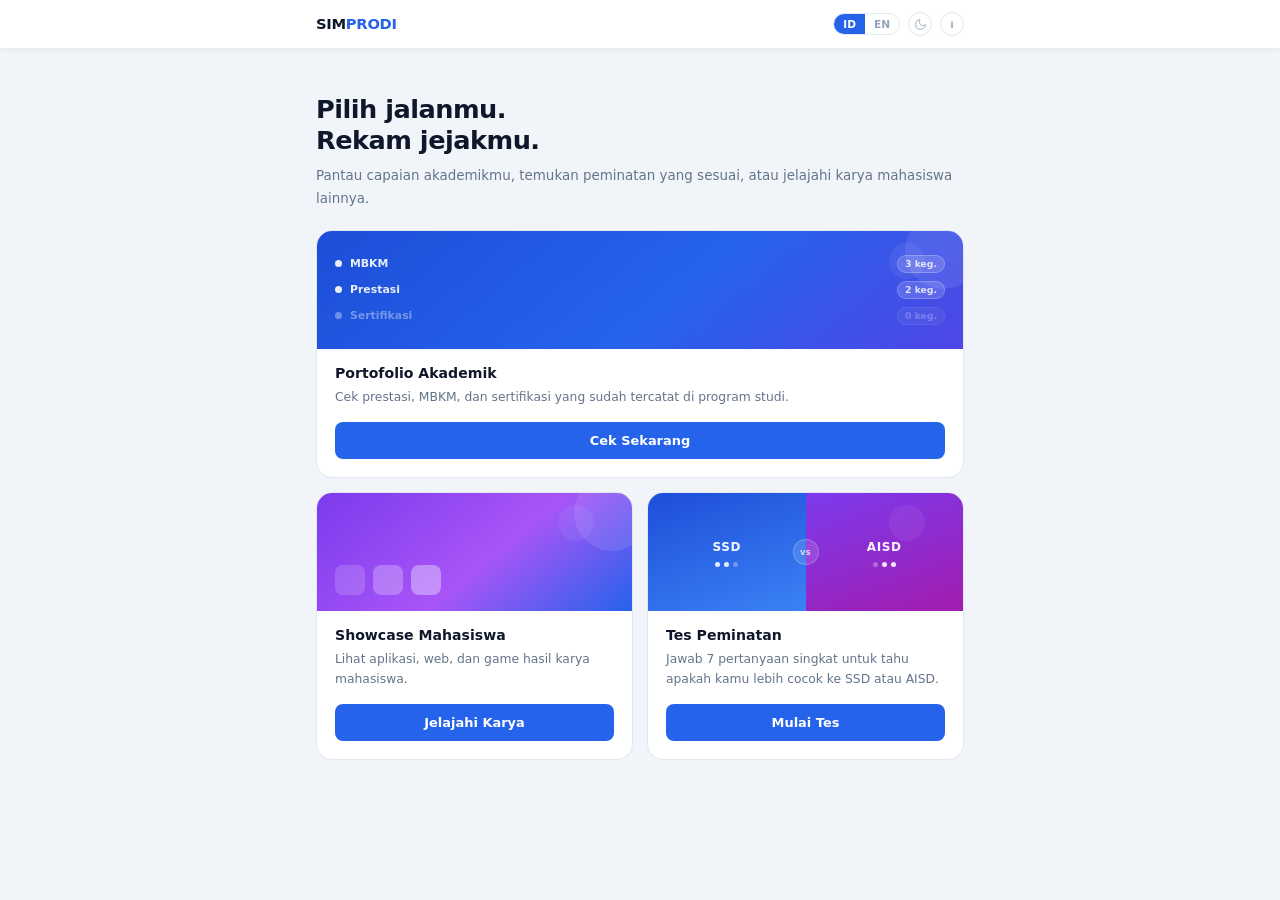
==== commit c085ceb8: "Sync from simprodi@d28bba472a12fa9980a12ca1a78252f148cbda46" ====
--- a/index.html
+++ b/index.html
@@ -3,6 +3,16 @@
 <meta charset="UTF-8">
 <meta name="viewport" content="width=device-width, initial-scale=1.0">
 <title>SIMPRODI</title>
+<script>
+// Terapkan pilihan tema tersimpan SEBELUM CSS digambar, supaya tidak ada
+// kedipan warna terang sesaat sebelum berpindah ke gelap (atau sebaliknya).
+(function() {
+  try {
+    var saved = localStorage.getItem('simprodi_theme');
+    if (saved === 'light' || saved === 'dark') document.documentElement.setAttribute('data-theme', saved);
+  } catch (e) {}
+})();
+</script>
 <style>
 *, *::before, *::after { box-sizing: border-box; margin: 0; padding: 0; }
 
@@ -19,6 +29,9 @@
   --orange:      #ea580c;
   --orange-soft: #fff7ed;
   --orange-border:#fed7aa;
+  --red:         #dc2626;
+  --red-soft:    #fef2f2;
+  --red-border:  #fecaca;
   --bg:          #f1f5f9;
   --card:        #ffffff;
   --border:      #e2e8f0;
@@ -27,6 +40,58 @@
   --subtle:      #94a3b8;
   --radius:      10px;
   --font: system-ui, -apple-system, 'Segoe UI', Roboto, sans-serif;
+}
+
+/* Mode gelap: menimpa palet di atas. Dipicu otomatis mengikuti preferensi
+   sistem (prefers-color-scheme), atau override manual lewat atribut
+   data-theme di <html> saat pengguna memilih sendiri lewat tombol toggle. */
+@media (prefers-color-scheme: dark) {
+  :root:not([data-theme="light"]) {
+    --blue:        #3b82f6;
+    --blue-soft:   #17233d;
+    --blue-border: #1e3a6f;
+    --green:       #22c55e;
+    --green-soft:  #142e1e;
+    --green-border:#1b4a2e;
+    --purple:      #a78bfa;
+    --purple-soft: #241a3d;
+    --purple-border:#3f2a6b;
+    --orange:      #fb923c;
+    --orange-soft: #3a2210;
+    --orange-border:#6b3a10;
+    --red:         #f87171;
+    --red-soft:    #3a1616;
+    --red-border:  #6b2323;
+    --bg:          #0f172a;
+    --card:        #1e293b;
+    --border:      #334155;
+    --text:        #f1f5f9;
+    --muted:       #94a3b8;
+    --subtle:      #64748b;
+  }
+}
+:root[data-theme="dark"] {
+  --blue:        #3b82f6;
+  --blue-soft:   #17233d;
+  --blue-border: #1e3a6f;
+  --green:       #22c55e;
+  --green-soft:  #142e1e;
+  --green-border:#1b4a2e;
+  --purple:      #a78bfa;
+  --purple-soft: #241a3d;
+  --purple-border:#3f2a6b;
+  --orange:      #fb923c;
+  --orange-soft: #3a2210;
+  --orange-border:#6b3a10;
+  --red:         #f87171;
+  --red-soft:    #3a1616;
+  --red-border:  #6b2323;
+  --bg:          #0f172a;
+  --card:        #1e293b;
+  --border:      #334155;
+  --text:        #f1f5f9;
+  --muted:       #94a3b8;
+  --subtle:      #64748b;
 }
 
 body {
@@ -144,7 +209,7 @@
 
 /* ---- STATUS ---- */
 .msg-center { text-align: center; padding: 20px 0; font-size: 0.87rem; color: var(--muted); }
-.msg-error  { text-align: center; padding: 20px 0; font-size: 0.87rem; color: #dc2626; }
+.msg-error  { text-align: center; padding: 20px 0; font-size: 0.87rem; color: var(--red); }
 
 /* ---- RESULT INFO ---- */
 .result-info {
@@ -328,8 +393,8 @@
   margin-top: 10px; padding: 10px 13px; border-radius: 8px;
   font-size: 0.83rem; line-height: 1.5;
 }
-.alert-ok  { background: var(--green-soft); color: #15803d; border: 1px solid var(--green-border); }
-.alert-err { background: #fef2f2; color: #dc2626; border: 1px solid #fecaca; }
+.alert-ok  { background: var(--green-soft); color: var(--green); border: 1px solid var(--green-border); }
+.alert-err { background: var(--red-soft); color: var(--red); border: 1px solid var(--red-border); }
 
 /* ---- DETAIL TOPBAR ---- */
 .detail-topbar {
@@ -698,7 +763,7 @@
 .sc-status-pill { font-size: 0.74rem; font-weight: 700; padding: 4px 11px; border-radius: 12px; display: inline-block; }
 .sc-status-menunggu  { background: var(--orange-soft); color: var(--orange); }
 .sc-status-disetujui { background: var(--green-soft);  color: var(--green); }
-.sc-status-ditolak   { background: #fef2f2; color: #dc2626; }
+.sc-status-ditolak   { background: var(--red-soft); color: var(--red); }
 
 /* Galeri */
 .sc-toolbar-top { margin-bottom: 10px; display: flex; gap: 8px; flex-wrap: wrap; }
@@ -757,7 +822,7 @@
 .sc-gcreators { font-size: 0.74rem; color: var(--muted); }
 .sc-gfoot { display: flex; align-items: center; justify-content: space-between; margin-top: auto; padding-top: 4px; }
 .sc-likes { font-size: 0.78rem; color: var(--muted); }
-.sc-likes .heart { color: #dc2626; }
+.sc-likes .heart { color: var(--red); }
 .sc-empty { grid-column: 1 / -1; text-align: center; padding: 30px 0; color: var(--subtle); font-size: 0.86rem; font-style: italic; }
 
 /* Detail */
@@ -775,8 +840,8 @@
 .sc-detail-head { display: flex; align-items: flex-start; justify-content: space-between; gap: 12px; margin-top: 14px; }
 .sc-detail-title { font-size: 1.14rem; font-weight: 800; }
 .sc-like-btn { display: flex; flex-direction: column; align-items: center; gap: 1px; border: 1px solid var(--border); background: var(--card); border-radius: 10px; padding: 7px 11px; cursor: pointer; font-family: var(--font); flex-shrink: 0; font-size: 1rem; color: var(--subtle); transition: border-color .15s, transform .12s; }
-.sc-like-btn:hover { border-color: #fecaca; color: #dc2626; transform: scale(1.06); }
-.sc-like-btn.liked { color: #dc2626; border-color: #fecaca; background: #fef2f2; }
+.sc-like-btn:hover { border-color: var(--red-border); color: var(--red); transform: scale(1.06); }
+.sc-like-btn.liked { color: var(--red); border-color: var(--red-border); background: var(--red-soft); }
 .sc-like-btn span { font-size: 0.76rem; font-weight: 700; color: var(--text); }
 .sc-detail-desc { margin-top: 10px; font-size: 0.88rem; white-space: pre-line; }
 .sc-section-label { font-size: 0.70rem; font-weight: 700; text-transform: uppercase; letter-spacing: .05em; color: var(--muted); margin-top: 18px; margin-bottom: 8px; }
@@ -814,11 +879,11 @@
   border: none; background: transparent; cursor: pointer; color: var(--muted);
   font-size: 0.9rem; line-height: 1; padding: 2px 5px; font-family: var(--font);
 }
-.sc-tag-chip button:hover { color: #dc2626; }
+.sc-tag-chip button:hover { color: var(--red); }
 .sc-action-row { display: flex; gap: 9px; margin-top: 18px; flex-wrap: wrap; }
 .sc-action-row .sc-btn { flex: 1; min-width: 130px; }
 .sc-report-link { display: block; margin: 14px auto 0; border: none; background: none; color: var(--muted); font-family: var(--font); font-size: 0.78rem; font-weight: 600; cursor: pointer; text-align: center; width: 100%; }
-.sc-report-link:hover { color: #dc2626; }
+.sc-report-link:hover { color: var(--red); }
 
 /* Modal (laporkan) */
 .sc-modal-overlay { position: fixed; inset: 0; background: rgba(15,23,42,.5); z-index: 100; display: none; align-items: center; justify-content: center; padding: 16px; }
@@ -832,7 +897,7 @@
 .sc-form-group { margin-top: 14px; }
 .sc-form-label { font-size: 0.80rem; font-weight: 700; margin-bottom: 6px; display: block; }
 .sc-form-label .opt { font-weight: 500; color: var(--subtle); font-size: 0.72rem; }
-.sc-req { color: #dc2626; }
+.sc-req { color: var(--red); }
 .sc-form-hint { font-size: 0.72rem; color: var(--muted); margin-top: 5px; }
 .sc-seg { display: flex; gap: 6px; flex-wrap: wrap; }
 .sc-seg-btn { border: 1px solid var(--border); background: var(--card); color: var(--text); font-family: var(--font); font-size: 0.80rem; font-weight: 600; padding: 7px 12px; border-radius: 8px; cursor: pointer; transition: border-color .15s, background .15s, color .15s; }
@@ -844,7 +909,7 @@
 @media (max-width: 420px) { .sc-creator-field { grid-template-columns: 1fr; } }
 .sc-single-field { display: grid; grid-template-columns: 1fr auto; gap: 7px; margin-bottom: 7px; align-items: center; }
 .sc-icon-btn { border: 1px solid var(--border); background: var(--card); width: 36px; height: 36px; border-radius: 8px; cursor: pointer; color: var(--muted); flex-shrink: 0; font-size: 0.9rem; }
-.sc-icon-btn:hover { border-color: #fecaca; color: #dc2626; }
+.sc-icon-btn:hover { border-color: var(--red-border); color: var(--red); }
 .sc-add-row-btn { display: inline-block; font-size: 0.78rem; font-weight: 700; color: var(--blue); background: var(--blue-soft); border: 1px dashed var(--blue-border); border-radius: 8px; padding: 7px 12px; cursor: pointer; font-family: var(--font); margin-top: 2px; transition: background .15s, border-color .15s; }
 .sc-add-row-btn:hover { background: var(--blue-border); border-color: var(--blue); }
 .sc-callout { background: var(--blue-soft); border: 1px solid var(--blue-border); border-radius: 8px; padding: 10px 12px; margin-top: 8px; }
@@ -865,7 +930,7 @@
 .sc-status-card-top { display: flex; align-items: center; justify-content: space-between; gap: 10px; margin-bottom: 6px; }
 .sc-status-name { font-weight: 700; font-size: 0.88rem; }
 .sc-status-code { font-family: monospace; font-size: 0.78rem; color: var(--muted); }
-.sc-reject-reason { background: #fef2f2; border: 1px solid #fecaca; border-radius: 7px; padding: 8px 10px; font-size: 0.78rem; margin-top: 8px; }
+.sc-reject-reason { background: var(--red-soft); border: 1px solid var(--red-border); border-radius: 7px; padding: 8px 10px; font-size: 0.78rem; margin-top: 8px; }
 </style>
 </head>
 <body>
@@ -878,6 +943,10 @@
         <button type="button" id="langBtnID" class="lang-btn" onclick="setLang('id')">ID</button>
         <button type="button" id="langBtnEN" class="lang-btn" onclick="setLang('en')">EN</button>
       </div>
+      <button type="button" class="header-info-btn" id="themeToggleBtn" onclick="toggleTheme()" data-i18n-aria-label="theme_toggle_aria" aria-label="Ganti tema terang/gelap">
+        <svg id="themeIconMoon" width="13" height="13" viewBox="0 0 24 24" fill="none" stroke="currentColor" stroke-width="1.5" stroke-linecap="round" stroke-linejoin="round"><path d="M21 12.79A9 9 0 1 1 11.21 3 7 7 0 0 0 21 12.79z"></path></svg>
+        <svg id="themeIconSun" width="13" height="13" viewBox="0 0 24 24" fill="none" stroke="currentColor" stroke-width="1.5" stroke-linecap="round" stroke-linejoin="round" style="display:none;"><circle cx="12" cy="12" r="4"></circle><path d="M12 2v2M12 20v2M4.93 4.93l1.41 1.41M17.66 17.66l1.41 1.41M2 12h2M20 12h2M6.34 17.66l-1.41 1.41M19.07 4.93l-1.41 1.41"></path></svg>
+      </button>
       <button class="header-info-btn" onclick="openAboutModal()" data-i18n-aria-label="header_info_aria" aria-label="Tentang SIMPRODI">i</button>
     </div>
   </div>
@@ -1449,6 +1518,7 @@
 const I18N = {
   id: {
     header_info_aria: 'Tentang SIMPRODI',
+    theme_toggle_aria: 'Ganti tema terang/gelap',
     about_eyebrow: 'Tentang Aplikasi Ini',
     about_expand: 'Sistem Informasi Program Studi Teknik Informatika',
     about_desc: 'Dikembangkan oleh Program Studi Teknik Informatika sebagai wadah informasi capaian akademik mahasiswa, alat bantu pemilihan peminatan studi, dan galeri karya mahasiswa.',
@@ -1647,6 +1717,7 @@
   },
   en: {
     header_info_aria: 'About SIMPRODI',
+    theme_toggle_aria: 'Toggle light/dark theme',
     about_eyebrow: 'About This App',
     about_expand: 'Information System of the Informatics Engineering Study Program',
     about_desc: 'Developed by the Informatics Engineering Study Program as a hub for students’ academic achievement records, a specialization-track selection aid, and a gallery of student work.',
@@ -1876,6 +1947,30 @@
   rerenderActiveView();
 }
 
+// ------ TEMA TERANG/GELAP ------
+// Default-nya ikut preferensi sistem (prefers-color-scheme, diatur di CSS).
+// data-theme di <html> cuma diisi kalau pengguna memilih sendiri lewat
+// tombol toggle, menimpa preferensi sistem untuk kunjungan berikutnya.
+function isDarkActive_() {
+  var explicit = document.documentElement.getAttribute('data-theme');
+  if (explicit === 'dark') return true;
+  if (explicit === 'light') return false;
+  return window.matchMedia && window.matchMedia('(prefers-color-scheme: dark)').matches;
+}
+
+function applyThemeIcon_() {
+  var dark = isDarkActive_();
+  document.getElementById('themeIconMoon').style.display = dark ? 'none' : 'block';
+  document.getElementById('themeIconSun').style.display  = dark ? 'block' : 'none';
+}
+
+function toggleTheme() {
+  var next = isDarkActive_() ? 'light' : 'dark';
+  document.documentElement.setAttribute('data-theme', next);
+  localStorage.setItem('simprodi_theme', next);
+  applyThemeIcon_();
+}
+
 function rerenderActiveView() {
   if (document.getElementById('detailView').style.display !== 'none' && currentStudent) {
     const s = currentStudent;
@@ -1930,6 +2025,7 @@
 
 window.addEventListener('DOMContentLoaded', () => {
   applyI18n();
+  applyThemeIcon_();
   const nim = new URLSearchParams(location.search).get('nim');
   if (nim) { openPortofolio(); searchInput.value = nim; doSearch(true); }
   const kode = new URLSearchParams(location.search).get('kode');
@@ -2009,17 +2105,17 @@
         '<div id="notFoundLaporForm" class="lapor-form">' +
           '<div style="display:flex;flex-direction:column;gap:10px;margin-bottom:10px;">' +
             '<div>' +
-              '<label class="form-label" for="notFoundNim">' + t('notfound_nim_label') + ' <span style="color:#dc2626;">*</span></label>' +
+              '<label class="form-label" for="notFoundNim">' + t('notfound_nim_label') + ' <span style="color:var(--red);">*</span></label>' +
               '<input class="text-input" type="tel" id="notFoundNim" placeholder="' + t('notfound_nim_placeholder') + '" maxlength="9"' +
               ' inputmode="numeric" oninput="this.value=this.value.replace(/[^0-9]/g,\'\')"' +
               ' value="' + (isNimLike ? escHtml(lastQuery) : '') + '">' +
             '</div>' +
             '<div>' +
-              '<label class="form-label" for="notFoundNama">' + t('notfound_nama_label') + ' <span style="color:#dc2626;">*</span></label>' +
+              '<label class="form-label" for="notFoundNama">' + t('notfound_nama_label') + ' <span style="color:var(--red);">*</span></label>' +
               '<input class="text-input" type="text" id="notFoundNama" placeholder="' + t('notfound_nama_placeholder') + '" maxlength="100">' +
             '</div>' +
             '<div>' +
-              '<label class="form-label" for="notFoundPesan">' + t('notfound_ket_label') + ' <span style="color:#dc2626;">*</span></label>' +
+              '<label class="form-label" for="notFoundPesan">' + t('notfound_ket_label') + ' <span style="color:var(--red);">*</span></label>' +
               '<textarea class="form-textarea" id="notFoundPesan" oninput="updateCharCounter(\'notFoundPesan\',\'notFoundPesanCount\',10)"' +
               ' placeholder="' + t('notfound_ket_placeholder') + '"></textarea>' +
               '<div class="char-counter" id="notFoundPesanCount">0/10</div>' +
@@ -2152,14 +2248,24 @@
 }
 
 // ------ FILL PANELS ------
+// Urutkan entri dalam satu grup semester berdasarkan teks yang sedang jadi
+// judul utama (bukan urutan baris di sheet, yang tidak stabil setelah
+// re-import). keyFn menerima satu baris data, kembalikan teks pembanding.
+function sortByPrimaryText_(rows, keyFn) {
+  return rows.slice().sort((a, b) =>
+    String(keyFn(a) || '').localeCompare(String(keyFn(b) || ''), undefined, { sensitivity: 'base' })
+  );
+}
+
 function fillMbkm(data) {
   const el = document.getElementById('panel-mbkm');
   if (!data.length) { el.innerHTML = '<p class="acc-empty">' + t('mbkm_empty') + '</p>'; return; }
   const { order, map } = groupBySem(data, 'semester');
+  const primaryOf = r => currentLang === 'en' ? (r.gabung_en || r.gabung_id) : r.gabung_id;
   el.innerHTML = order.map(sem =>
     '<div class="sem-group"><div class="sem-group-label">' + escHtml(translateSemesterLabel_(sem)) + '</div>'
-    + map[sem].map(r => {
-      const primary   = currentLang === 'en' ? (r.gabung_en || r.gabung_id) : r.gabung_id;
+    + sortByPrimaryText_(map[sem], primaryOf).map(r => {
+      const primary   = primaryOf(r);
       const secondary = currentLang === 'en' ? r.gabung_id : r.gabung_en;
       return '<div class="data-row">'
         + '<div class="row-main">' + escHtml(primary || '-') + '</div>'
@@ -2175,7 +2281,7 @@
   const { order, map } = groupBySem(data, 'semester');
   el.innerHTML = order.map(sem =>
     '<div class="sem-group"><div class="sem-group-label">' + escHtml(translateSemesterLabel_(sem)) + '</div>'
-    + map[sem].map(r =>
+    + sortByPrimaryText_(map[sem], r => r.gabung).map(r =>
       '<div class="data-row"><div class="row-main">' + escHtml(r.gabung || '-') + '</div></div>'
     ).join('') + '</div>'
   ).join('');
@@ -2185,10 +2291,11 @@
   const el = document.getElementById('panel-sertifikasi');
   if (!data.length) { el.innerHTML = '<p class="acc-empty">' + t('sertifikasi_empty') + '</p>'; return; }
   const { order, map } = groupBySem(data, 'semester');
+  const primaryOf = r => currentLang === 'en' ? (r.inggris || r.indonesia) : r.indonesia;
   el.innerHTML = order.map(sem =>
     '<div class="sem-group"><div class="sem-group-label">' + escHtml(translateSemesterLabel_(sem)) + '</div>'
-    + map[sem].map(r => {
-      const primary   = currentLang === 'en' ? (r.inggris || r.indonesia) : r.indonesia;
+    + sortByPrimaryText_(map[sem], primaryOf).map(r => {
+      const primary   = primaryOf(r);
       const secondary = currentLang === 'en' ? r.indonesia : r.inggris;
       return '<div class="data-row">'
         + (r.kategori ? '<div class="row-meta"><span class="kat-tag">' + escHtml(r.kategori) + '</span></div>' : '')
@@ -2745,13 +2852,20 @@
 // ---- Detail Karya ----
 var _scCurrentDetail = null;
 
+// Kode yang sedang diminta paling baru. Dipakai untuk cegah race condition:
+// kalau user pindah ke detail lain sebelum request sebelumnya selesai, respons
+// yang datang belakangan (basi) tidak boleh menimpa detail yang sedang tampil.
+var _scDetailReqKode = null;
+
 async function openShowcaseDetail(kode) {
   scHideAllViews_();
   document.getElementById('scDetailView').style.display = 'block';
   document.getElementById('scDetailBody').innerHTML = '<p class="msg-center">' + t('sc_loading') + '</p>';
   window.scrollTo({ top: 0, behavior: 'smooth' });
+  _scDetailReqKode = kode;
   try {
     var res = await gasGet({ action: 'showcase_detail', kode: kode });
+    if (_scDetailReqKode !== kode) return;
     if (!res || !res.ok) {
       document.getElementById('scDetailBody').innerHTML = '<p class="msg-error">' + ((res && res.message) || t('sc_detail_not_found')) + '</p>';
       return;
@@ -2760,6 +2874,7 @@
     scRenderDetail();
     updateUrlParam_('kode', res.item.kode);
   } catch (e) {
+    if (_scDetailReqKode !== kode) return;
     document.getElementById('scDetailBody').innerHTML = '<p class="msg-error">' + t('sc_error') + '</p>';
   }
 }
@@ -2844,12 +2959,30 @@
 async function scDoLike(kode) {
   var likedKey = 'sc_liked_' + kode;
   if (localStorage.getItem(likedKey)) return;
-  document.getElementById('scLikeBtn').classList.add('liked');
-  localStorage.setItem(likedKey, '1');
+  var btn = document.getElementById('scLikeBtn');
+  if (btn.disabled) return; // request sebelumnya masih diproses, cegah klik ganda
+  btn.disabled = true;
   try {
     var res = await gasGet({ action: 'showcase_like', kode: kode, lang: currentLang });
-    if (res && res.ok) document.getElementById('scLikeCount').textContent = res.likes;
-  } catch (e) {}
+    // Cuma tandai "sudah like" (localStorage + UI) SETELAH server konfirmasi
+    // berhasil. Kalau ditandai duluan lalu request gagal, tombol jadi terkunci
+    // permanen (early-return di atas) padahal counter di server tidak pernah
+    // bertambah — itu penyebab bug "sudah dilike tapi tidak terhitung".
+    if (res && res.ok) {
+      localStorage.setItem(likedKey, '1');
+      // Kalau user sudah pindah ke detail lain sebelum respons ini datang,
+      // jangan timpa scLikeCount/scLikeBtn milik detail yang sedang tampil
+      // sekarang dengan data dari kode yang berbeda (scLikeCount di-lookup
+      // ulang di sini, bukan elemen yang sama dengan btn di atas).
+      if (_scCurrentDetail && _scCurrentDetail.kode === kode) {
+        btn.classList.add('liked');
+        document.getElementById('scLikeCount').textContent = res.likes;
+      }
+    }
+  } catch (e) {
+  } finally {
+    btn.disabled = false;
+  }
 }
 
 // ---- Laporkan Karya ----
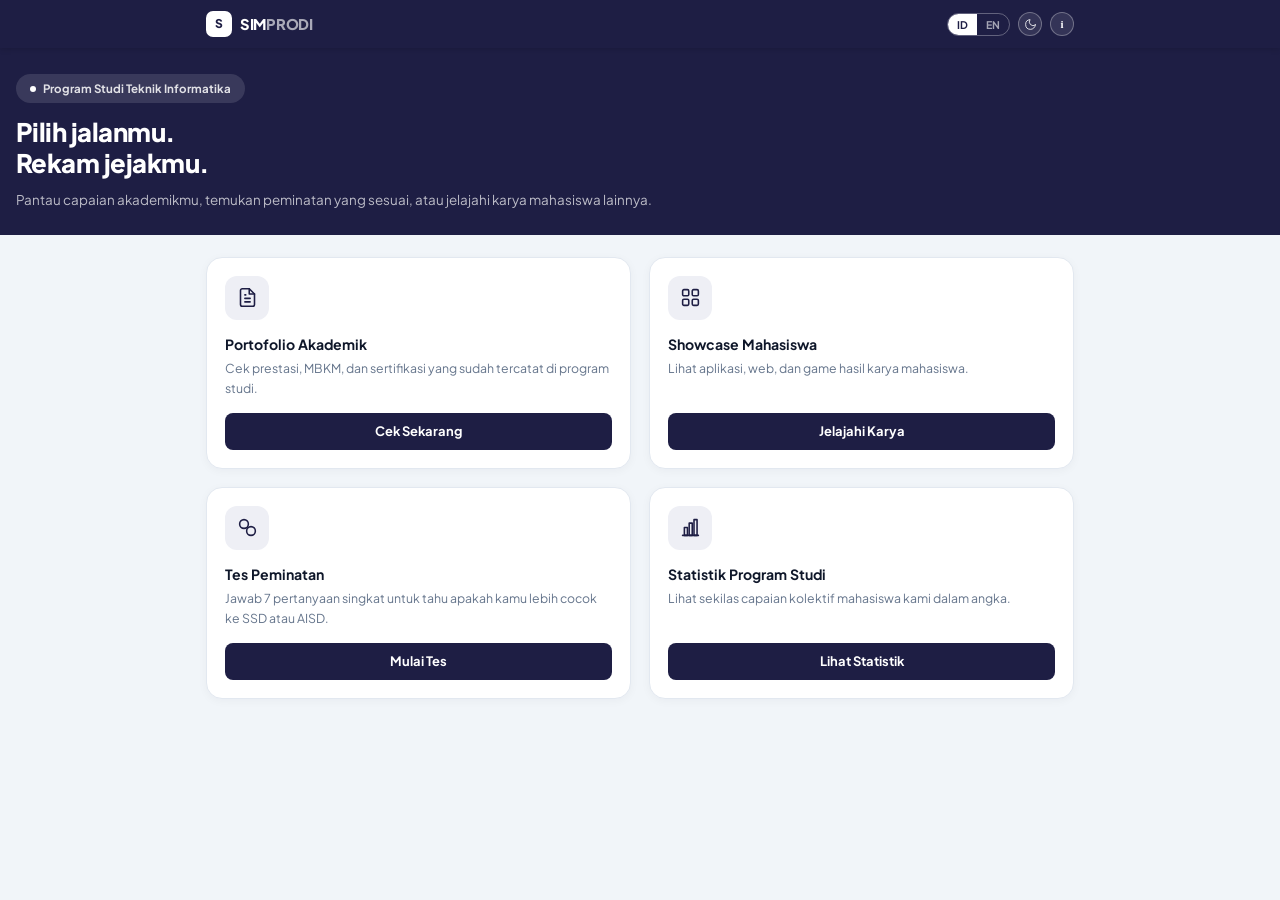
==== commit c4b3ed83: "Sync from simprodi@0594e9d987aee9c161807e4d3b823cfb4e3e697d" ====
--- a/index.html
+++ b/index.html
@@ -2,7 +2,12 @@
 <head>
 <meta charset="UTF-8">
 <meta name="viewport" content="width=device-width, initial-scale=1.0">
-<title>SIMPRODI</title>
+<title>SIMPRODI - Sistem Informasi Program Studi</title>
+<meta name="description" content="Pantau capaian akademikmu, temukan peminatan yang sesuai, atau jelajahi karya mahasiswa lainnya.">
+<meta property="og:title" content="SIMPRODI - Sistem Informasi Program Studi">
+<meta property="og:description" content="Pantau capaian akademikmu, temukan peminatan yang sesuai, atau jelajahi karya mahasiswa lainnya.">
+<meta property="og:type" content="website">
+<meta property="og:image" content="https://simprodi.fandipres.my.id/previews/home-page.png">
 <script>
 // Terapkan pilihan tema tersimpan SEBELUM CSS digambar, supaya tidak ada
 // kedipan warna terang sesaat sebelum berpindah ke gelap (atau sebaliknya).
@@ -13,3381 +18,10 @@
   } catch (e) {}
 })();
 </script>
-<style>
-*, *::before, *::after { box-sizing: border-box; margin: 0; padding: 0; }
-
-:root {
-  --blue:        #2563eb;
-  --blue-soft:   #eff6ff;
-  --blue-border: #bfdbfe;
-  --green:       #16a34a;
-  --green-soft:  #f0fdf4;
-  --green-border:#bbf7d0;
-  --purple:      #7c3aed;
-  --purple-soft: #faf5ff;
-  --purple-border:#ddd6fe;
-  --orange:      #ea580c;
-  --orange-soft: #fff7ed;
-  --orange-border:#fed7aa;
-  --red:         #dc2626;
-  --red-soft:    #fef2f2;
-  --red-border:  #fecaca;
-  --bg:          #f1f5f9;
-  --card:        #ffffff;
-  --border:      #e2e8f0;
-  --text:        #0f172a;
-  --muted:       #64748b;
-  --subtle:      #94a3b8;
-  --radius:      10px;
-  --font: system-ui, -apple-system, 'Segoe UI', Roboto, sans-serif;
-}
-
-/* Mode gelap: menimpa palet di atas. Dipicu otomatis mengikuti preferensi
-   sistem (prefers-color-scheme), atau override manual lewat atribut
-   data-theme di <html> saat pengguna memilih sendiri lewat tombol toggle. */
-@media (prefers-color-scheme: dark) {
-  :root:not([data-theme="light"]) {
-    --blue:        #3b82f6;
-    --blue-soft:   #17233d;
-    --blue-border: #1e3a6f;
-    --green:       #22c55e;
-    --green-soft:  #142e1e;
-    --green-border:#1b4a2e;
-    --purple:      #a78bfa;
-    --purple-soft: #241a3d;
-    --purple-border:#3f2a6b;
-    --orange:      #fb923c;
-    --orange-soft: #3a2210;
-    --orange-border:#6b3a10;
-    --red:         #f87171;
-    --red-soft:    #3a1616;
-    --red-border:  #6b2323;
-    --bg:          #0f172a;
-    --card:        #1e293b;
-    --border:      #334155;
-    --text:        #f1f5f9;
-    --muted:       #94a3b8;
-    --subtle:      #64748b;
-  }
-}
-:root[data-theme="dark"] {
-  --blue:        #3b82f6;
-  --blue-soft:   #17233d;
-  --blue-border: #1e3a6f;
-  --green:       #22c55e;
-  --green-soft:  #142e1e;
-  --green-border:#1b4a2e;
-  --purple:      #a78bfa;
-  --purple-soft: #241a3d;
-  --purple-border:#3f2a6b;
-  --orange:      #fb923c;
-  --orange-soft: #3a2210;
-  --orange-border:#6b3a10;
-  --red:         #f87171;
-  --red-soft:    #3a1616;
-  --red-border:  #6b2323;
-  --bg:          #0f172a;
-  --card:        #1e293b;
-  --border:      #334155;
-  --text:        #f1f5f9;
-  --muted:       #94a3b8;
-  --subtle:      #64748b;
-}
-
-body {
-  font-family: var(--font); background: var(--bg);
-  color: var(--text); min-height: 100vh;
-  font-size: 15px; line-height: 1.5;
-  -webkit-font-smoothing: antialiased;
-  display: flex; flex-direction: column;
-}
-main { flex: 1; }
-
-/* ---- HEADER ---- */
-.site-header {
-  background: var(--card);
-  box-shadow: 0 1px 6px rgba(0,0,0,.07);
-  position: sticky; top: 0; z-index: 100;
-}
-.header-inner {
-  max-width: 680px; margin: 0 auto;
-  padding: 0 16px; height: 48px;
-  display: flex; align-items: center; justify-content: space-between;
-}
-.header-brand {
-  font-size: 0.92rem; font-weight: 800; color: var(--text);
-  letter-spacing: -0.02em; cursor: pointer;
-}
-.header-brand span { color: var(--blue); }
-.header-info-btn {
-  width: 24px; height: 24px; border-radius: 50%;
-  border: 1.5px solid var(--border); background: var(--card);
-  display: flex; align-items: center; justify-content: center;
-  cursor: pointer; font-size: 0.68rem; font-weight: 700;
-  color: var(--subtle); font-family: Georgia, serif;
-  transition: border-color .15s, color .15s, background .15s;
-  flex-shrink: 0; line-height: 1;
-}
-.header-info-btn:hover { border-color: var(--blue); color: var(--blue); background: var(--blue-soft); }
-.lang-toggle {
-  display: flex; border: 1.5px solid var(--border); border-radius: 20px;
-  overflow: hidden; flex-shrink: 0;
-}
-.lang-btn {
-  border: none; background: var(--card); color: var(--subtle);
-  font-family: var(--font); font-size: 0.66rem; font-weight: 700;
-  padding: 4px 9px; cursor: pointer; transition: background .15s, color .15s;
-}
-.lang-btn.active { background: var(--blue); color: #fff; }
-
-/* ---- MODAL ABOUT ---- */
-.about-overlay {
-  display: none; position: fixed; inset: 0;
-  background: rgba(15,23,42,.35); z-index: 300;
-  align-items: flex-end; justify-content: center;
-  padding: 0 16px 24px;
-}
-.about-overlay.open { display: flex; }
-.about-modal {
-  background: var(--card); border-radius: 16px;
-  padding: 22px 20px 20px; width: 100%; max-width: 480px;
-  box-shadow: 0 12px 40px rgba(0,0,0,.18);
-  animation: slideUp .18s ease;
-}
-@keyframes slideUp { from { transform: translateY(16px); opacity: 0; } to { transform: translateY(0); opacity: 1; } }
-.about-eyebrow {
-  font-size: 0.62rem; font-weight: 700; text-transform: uppercase;
-  letter-spacing: 0.08em; color: var(--subtle); margin-bottom: 10px;
-}
-.about-brand {
-  font-size: 1.1rem; font-weight: 800; color: var(--text);
-  letter-spacing: -0.02em; margin-bottom: 4px;
-}
-.about-brand b { color: var(--blue); }
-.about-expand {
-  font-size: 0.78rem; font-weight: 600; color: var(--muted);
-  margin-bottom: 12px; line-height: 1.5;
-}
-.about-desc {
-  font-size: 0.80rem; color: var(--muted); line-height: 1.65;
-}
-.about-close {
-  display: block; width: 100%; margin-top: 16px;
-  background: var(--bg); border: none; border-radius: 8px;
-  padding: 10px; font-size: 0.84rem; font-weight: 600;
-  font-family: var(--font); color: var(--muted); cursor: pointer;
-  transition: background .15s;
-}
-.about-close:hover { background: var(--border); }
-
-/* ---- LAYOUT ---- */
-.page-wrap { max-width: 680px; margin: 0 auto; padding: 20px 16px 48px; }
-
-/* ---- SEARCH ---- */
-.search-card {
-  background: var(--card); border: 1px solid var(--border);
-  border-radius: var(--radius); padding: 16px; margin-bottom: 18px;
-}
-.search-row { display: flex; gap: 8px; }
-.search-input {
-  flex: 1; border: 1.5px solid var(--border); border-radius: 8px;
-  padding: 10px 13px; font-size: 0.92rem; font-family: var(--font);
-  color: var(--text); outline: none; transition: border-color .15s;
-  background: var(--card);
-}
-.search-input:focus   { border-color: var(--blue); }
-.search-input::placeholder { color: var(--subtle); }
-.search-btn {
-  background: var(--blue); color: #fff; border: none;
-  border-radius: 8px; padding: 10px 20px;
-  font-size: 0.92rem; font-weight: 600; font-family: var(--font);
-  cursor: pointer; transition: background .15s; white-space: nowrap;
-}
-.search-btn:hover    { background: #1d4ed8; }
-.search-btn:disabled { background: #93c5fd; cursor: not-allowed; }
-.search-hint { font-size: 0.78rem; color: var(--muted); margin-top: 8px; }
-
-/* ---- STATUS ---- */
-.msg-center { text-align: center; padding: 20px 0; font-size: 0.87rem; color: var(--muted); }
-.msg-error  { text-align: center; padding: 20px 0; font-size: 0.87rem; color: var(--red); }
-
-/* ---- RESULT INFO ---- */
-.result-info {
-  font-size: 0.82rem; color: var(--blue);
-  background: var(--blue-soft); border: 1px solid var(--blue-border);
-  border-radius: 8px; padding: 9px 14px; margin-bottom: 12px;
-}
-
-/* ---- STUDENT CARDS ---- */
-.student-card {
-  background: var(--card); border: 1px solid var(--border);
-  border-radius: var(--radius); padding: 13px 15px;
-  margin-bottom: 8px; cursor: pointer;
-  display: flex; align-items: center; gap: 12px;
-  transition: border-color .15s, box-shadow .15s;
-  -webkit-tap-highlight-color: transparent;
-}
-.student-card:hover {
-  border-color: var(--blue);
-  box-shadow: 0 2px 12px rgba(37,99,235,.1);
-}
-.s-body  { flex: 1; min-width: 0; }
-.s-name  { font-weight: 600; font-size: 0.92rem; white-space: nowrap; overflow: hidden; text-overflow: ellipsis; }
-.s-nim   { font-size: 0.78rem; color: var(--muted); margin-top: 1px; }
-.s-tags  { display: flex; flex-wrap: wrap; gap: 4px; margin-top: 6px; }
-.tag {
-  font-size: 0.70rem; font-weight: 600; padding: 2px 8px;
-  border-radius: 20px; border: 1px solid; line-height: 1.4;
-}
-.tag-p  { background: var(--blue-soft);   color: var(--blue);   border-color: var(--blue-border);   }
-.tag-m  { background: var(--green-soft);  color: var(--green);  border-color: var(--green-border);  }
-.tag-s  { background: var(--purple-soft); color: var(--purple); border-color: var(--purple-border); }
-.tag-0  { background: #f8fafc; color: var(--subtle); border-color: var(--border); }
-.s-chevron {
-  width: 8px; height: 8px; flex-shrink: 0;
-  border-right: 2px solid var(--border);
-  border-top:   2px solid var(--border);
-  transform: rotate(45deg); margin-right: 4px;
-}
-
-/* ---- DETAIL VIEW ---- */
-#detailView { display: none; }
-
-.back-btn {
-  display: inline-flex; align-items: center; gap: 7px;
-  background: none; border: 1px solid var(--border);
-  border-radius: 7px; padding: 7px 13px;
-  font-size: 0.82rem; font-weight: 600; font-family: var(--font);
-  color: var(--muted); cursor: pointer; margin-bottom: 16px;
-  transition: border-color .15s, color .15s;
-}
-.back-btn:hover { border-color: var(--blue); color: var(--blue); }
-.back-btn .arr  { font-size: 0.9rem; }
-
-.detail-header {
-  background: var(--card); border: 1px solid var(--border);
-  border-radius: var(--radius); padding: 16px;
-  display: flex; align-items: center; gap: 14px; margin-bottom: 14px;
-}
-.d-name    { font-size: 1rem; font-weight: 700; }
-.d-nim     { font-size: 0.80rem; color: var(--muted); margin-top: 2px; }
-.d-summary { display: flex; flex-wrap: wrap; gap: 5px; margin-top: 8px; }
-.d-tag     { font-size: 0.72rem; font-weight: 600; padding: 3px 9px; border-radius: 20px; border: 1px solid; }
-
-/* ---- ACCORDION ---- */
-.acc-wrap  { margin-bottom: 8px; }
-
-.acc-btn {
-  width: 100%; background: var(--card);
-  border: 1px solid var(--border); border-radius: var(--radius);
-  padding: 12px 16px; display: flex; align-items: center;
-  justify-content: space-between; cursor: pointer;
-  font-family: var(--font); transition: border-color .15s;
-  -webkit-tap-highlight-color: transparent;
-}
-.acc-btn:hover { border-color: var(--muted); }
-.acc-btn.is-open { border-radius: var(--radius) var(--radius) 0 0; }
-
-.acc-lhs   { display: flex; align-items: center; gap: 10px; }
-.acc-dot   { width: 8px; height: 8px; border-radius: 50%; flex-shrink: 0; }
-.dot-blue  { background: var(--blue); }
-.dot-green { background: var(--green); }
-.dot-purple{ background: var(--purple); }
-.acc-label { font-size: 0.88rem; font-weight: 600; color: var(--text); }
-.acc-count { font-size: 0.70rem; font-weight: 700; padding: 2px 7px; border-radius: 20px; }
-.c-blue    { background: var(--blue-soft);   color: var(--blue);   }
-.c-green   { background: var(--green-soft);  color: var(--green);  }
-.c-purple  { background: var(--purple-soft); color: var(--purple); }
-
-.acc-icon {
-  width: 7px; height: 7px; flex-shrink: 0;
-  border-right: 2px solid var(--subtle);
-  border-bottom: 2px solid var(--subtle);
-  transform: rotate(45deg); transition: transform .2s;
-}
-.acc-icon.open { transform: rotate(-135deg); }
-
-.acc-body {
-  display: none; background: var(--card);
-  border: 1px solid var(--border); border-top: none;
-  border-radius: 0 0 var(--radius) var(--radius);
-}
-.acc-body.open { display: block; }
-
-.acc-empty {
-  padding: 18px 16px; font-size: 0.84rem; color: var(--subtle); font-style: italic;
-}
-
-/* ---- DATA ROWS ---- */
-.data-row {
-  padding: 12px 16px; border-bottom: 1px solid #f1f5f9;
-}
-.data-row:last-child { border-bottom: none; }
-
-.row-meta { display: flex; align-items: center; flex-wrap: wrap; gap: 5px; margin-bottom: 5px; }
-.sem-tag {
-  font-size: 0.70rem; font-weight: 600; padding: 2px 7px;
-  border-radius: 4px; background: #f1f5f9; color: var(--muted);
-}
-.kat-tag {
-  font-size: 0.70rem; font-weight: 600; padding: 2px 7px;
-  border-radius: 4px; background: var(--purple-soft);
-  color: var(--purple); border: 1px solid var(--purple-border);
-}
-.row-main { font-size: 0.86rem; color: var(--text); line-height: 1.55; }
-.row-sub  { font-size: 0.81rem; color: var(--muted); line-height: 1.5; margin-top: 3px; font-style: italic; }
-
-/* ---- LAPORAN ---- */
-.lapor-card {
-  background: var(--card); border: 1px solid var(--border);
-  border-radius: var(--radius); padding: 16px; margin-top: 10px;
-}
-.lapor-header {
-  display: flex; align-items: flex-start;
-  justify-content: space-between; gap: 12px; flex-wrap: wrap;
-}
-.lapor-title { font-size: 0.88rem; font-weight: 600; }
-.lapor-desc  { font-size: 0.79rem; color: var(--muted); margin-top: 3px; }
-.btn-lapor {
-  background: var(--orange-soft); color: var(--orange);
-  border: 1px solid var(--orange-border); border-radius: 7px;
-  padding: 7px 14px; font-size: 0.82rem; font-weight: 600;
-  font-family: var(--font); cursor: pointer; white-space: nowrap;
-  transition: background .15s; flex-shrink: 0;
-}
-.btn-lapor:hover { background: #ffedd5; }
-
-.lapor-form {
-  display: none; border-top: 1px solid var(--border);
-  margin-top: 14px; padding-top: 14px;
-}
-.lapor-form.open { display: block; }
-.lapor-note {
-  font-size: 0.78rem; color: var(--muted); line-height: 1.55;
-  background: #f8fafc; border: 1px solid var(--border);
-  border-radius: 6px; padding: 8px 11px; margin: 10px 0 12px;
-}
-.form-label {
-  display: block; font-size: 0.81rem; font-weight: 600;
-  color: #374151; margin-bottom: 6px;
-}
-.form-textarea {
-  width: 100%; border: 1.5px solid var(--border); border-radius: 8px;
-  padding: 10px 12px; font-size: 0.86rem; font-family: var(--font);
-  resize: vertical; min-height: 90px; outline: none; margin-bottom: 10px;
-  color: var(--text); transition: border-color .15s; line-height: 1.5;
-}
-.form-textarea:focus   { border-color: var(--orange); }
-.form-textarea::placeholder { color: var(--subtle); font-size: 0.83rem; }
-.char-counter { font-size: 0.72rem; color: var(--subtle); text-align: right; margin: -4px 0 8px; }
-.char-counter.ok { color: var(--green); }
-.btn-send {
-  background: var(--orange); color: #fff; border: none; border-radius: 8px;
-  padding: 9px 18px; font-size: 0.88rem; font-weight: 600;
-  font-family: var(--font); cursor: pointer; transition: background .15s;
-}
-.btn-send:hover    { background: #c2410c; }
-.btn-send:disabled { opacity: 0.55; cursor: not-allowed; }
-
-.alert {
-  margin-top: 10px; padding: 10px 13px; border-radius: 8px;
-  font-size: 0.83rem; line-height: 1.5;
-}
-.alert-ok  { background: var(--green-soft); color: var(--green); border: 1px solid var(--green-border); }
-.alert-err { background: var(--red-soft); color: var(--red); border: 1px solid var(--red-border); }
-
-/* ---- DETAIL TOPBAR ---- */
-.detail-topbar {
-  display: flex; justify-content: space-between; align-items: center;
-  margin-bottom: 16px;
-}
-/* ---- TOAST ---- */
-.toast {
-  position: fixed; bottom: 24px; left: 50%;
-  transform: translateX(-50%) translateY(12px);
-  background: #1e293b; color: #fff;
-  padding: 10px 18px; border-radius: 8px;
-  font-size: 0.83rem; font-weight: 500;
-  opacity: 0; transition: opacity .2s, transform .2s;
-  z-index: 400; pointer-events: none; white-space: nowrap;
-}
-.toast.show { opacity: 1; transform: translateX(-50%) translateY(0); }
-
-/* ---- FOOTER ---- */
-
-/* ---- SEMESTER GROUP ---- */
-.sem-group { }
-.sem-group-label {
-  font-size: 0.70rem; font-weight: 700; text-transform: uppercase;
-  letter-spacing: 0.6px; color: var(--muted);
-  padding: 7px 16px 5px; background: #f8fafc;
-  border-bottom: 1px solid var(--border);
-  border-top: 1px solid var(--border);
-}
-.sem-group:first-child .sem-group-label { border-top: none; }
-.sem-group .data-row { border-bottom: 1px solid #f8fafc; }
-.sem-group .data-row:last-child { border-bottom: none; }
-
-/* ---- INFO BUTTON ---- */
-.info-btn {
-  width: 15px; height: 15px; border-radius: 50%;
-  background: var(--border); color: var(--muted);
-  border: none; cursor: pointer; font-size: 0.62rem; font-weight: 700;
-  display: inline-flex; align-items: center; justify-content: center;
-  flex-shrink: 0; transition: background .15s, color .15s;
-  font-family: Georgia, serif; line-height: 1; user-select: none;
-}
-.info-btn:hover, .info-btn:focus-visible { background: var(--blue); color: #fff; outline: none; }
-
-/* ---- INFO MODAL ---- */
-.info-overlay {
-  display: none; position: fixed; inset: 0;
-  background: rgba(0,0,0,.4); z-index: 300;
-  align-items: center; justify-content: center; padding: 20px;
-}
-.info-overlay.open { display: flex; }
-.info-box {
-  background: var(--card); border-radius: 14px;
-  padding: 22px 20px 20px; max-width: 340px; width: 100%;
-  position: relative; box-shadow: 0 12px 40px rgba(0,0,0,.18);
-  animation: popIn .15s ease;
-}
-@keyframes popIn { from { transform: scale(.92); opacity: 0; } to { transform: scale(1); opacity: 1; } }
-.info-close {
-  position: absolute; top: 12px; right: 12px;
-  background: none; border: none; cursor: pointer;
-  color: var(--subtle); font-size: 0.85rem; line-height: 1;
-  width: 26px; height: 26px; display: flex; align-items: center; justify-content: center;
-  border-radius: 6px; transition: background .15s, color .15s;
-}
-.info-close:hover { background: #f1f5f9; color: var(--text); }
-.info-cat {
-  font-size: 0.68rem; font-weight: 700; text-transform: uppercase;
-  letter-spacing: 0.6px; margin-bottom: 6px; padding: 3px 8px;
-  border-radius: 4px; display: inline-block;
-}
-.info-cat.mbkm   { background: var(--green-soft);  color: var(--green); }
-.info-cat.pres   { background: var(--blue-soft);   color: var(--blue);  }
-.info-cat.sert   { background: var(--purple-soft); color: var(--purple);}
-.info-title { font-size: 0.95rem; font-weight: 700; margin-bottom: 10px; color: var(--text); }
-.info-body  { font-size: 0.83rem; color: var(--muted); line-height: 1.7; }
-
-/* ---- TEXT INPUT (for not-found form) ---- */
-.text-input {
-  width: 100%; border: 1.5px solid var(--border); border-radius: 8px;
-  padding: 9px 12px; font-size: 0.88rem; font-family: var(--font);
-  color: var(--text); outline: none; transition: border-color .15s;
-  background: var(--card);
-}
-.text-input:focus { border-color: var(--blue); }
-.text-input::placeholder { color: var(--subtle); }
-
-/* ---- SPINNER ---- */
-.spinner {
-  display: inline-block; width: 13px; height: 13px;
-  border: 2px solid rgba(255,255,255,.35); border-top-color: #fff;
-  border-radius: 50%; animation: spin .65s linear infinite;
-  vertical-align: middle; margin-right: 5px;
-}
-@keyframes spin { to { transform: rotate(360deg); } }
-
-/* ---- MOBILE ---- */
-@media (max-width: 480px) {
-  .search-btn { padding: 10px 14px; font-size: 0.88rem; }
-  .s-name { font-size: 0.90rem; }
-  .lapor-header { flex-direction: column; }
-  .btn-lapor { width: 100%; text-align: center; }
-}
-
-/* ---- BERANDA ---- */
-.home-hero { padding: 26px 0 20px; }
-.home-headline {
-  font-size: 1.6rem; font-weight: 800; line-height: 1.2;
-  color: var(--text); letter-spacing: -0.02em; text-wrap: balance; margin-bottom: 10px;
-}
-.home-sub { font-size: 0.84rem; color: var(--muted); line-height: 1.65; }
-
-.home-cards {
-  display: grid; grid-template-columns: 1fr 1fr;
-  gap: 14px; margin-bottom: 24px;
-}
-@media (max-width: 400px) {
-  .home-cards { grid-template-columns: 1fr; }
-  .home-headline { font-size: 1.32rem; }
-}
-.home-card {
-  background: var(--card); border: 1.5px solid var(--border);
-  border-radius: 16px; overflow: hidden; cursor: pointer;
-  transition: border-color .18s, box-shadow .18s, transform .14s;
-  -webkit-tap-highlight-color: transparent; outline: none;
-  display: flex; flex-direction: column;
-}
-.home-card-1:hover, .home-card-1:focus-visible {
-  border-color: var(--blue);
-  box-shadow: 0 8px 28px rgba(37,99,235,.15);
-  transform: translateY(-2px);
-}
-.home-card-2:hover, .home-card-2:focus-visible {
-  border-color: var(--purple);
-  box-shadow: 0 8px 28px rgba(124,58,237,.15);
-  transform: translateY(-2px);
-}
-.home-card-illus {
-  height: 118px; position: relative; overflow: hidden;
-  display: flex; align-items: flex-end; padding: 0 18px 16px;
-}
-.home-card-illus::before {
-  content: ''; position: absolute; right: -18px; top: -18px;
-  width: 76px; height: 76px; border-radius: 50%; background: rgba(255,255,255,.09);
-}
-.home-card-illus::after {
-  content: ''; position: absolute; right: 38px; top: 12px;
-  width: 36px; height: 36px; border-radius: 50%; background: rgba(255,255,255,.06);
-}
-.illus-blue   { background: linear-gradient(140deg, #1D4ED8 0%, #2563EB 55%, #4F46E5 100%); }
-
-/* Ilustrasi Portofolio Akademik — list kategori */
-.illus-list { display: flex; flex-direction: column; gap: 8px; width: 100%; }
-.illus-list-row { display: flex; align-items: center; gap: 8px; }
-.illus-list-dot {
-  width: 7px; height: 7px; border-radius: 50%;
-  background: rgba(255,255,255,.9); flex-shrink: 0;
-}
-.illus-list-dot.dim { background: rgba(255,255,255,.35); }
-.illus-list-label {
-  font-size: 0.68rem; font-weight: 700; color: rgba(255,255,255,.9); flex: 1;
-}
-.illus-list-label.dim { color: rgba(255,255,255,.38); }
-.illus-list-badge {
-  font-size: 0.58rem; font-weight: 700;
-  background: rgba(255,255,255,.15); border: 1px solid rgba(255,255,255,.22);
-  border-radius: 20px; padding: 1px 7px; color: rgba(255,255,255,.8);
-}
-.illus-list-badge.dim { opacity: 0.35; }
-
-/* Ilustrasi Tes Peminatan — komparasi SSD vs AISD */
-.illus-vs-wrap {
-  display: flex; width: 100%; height: 100%;
-  position: absolute; inset: 0;
-}
-.illus-vs-side {
-  flex: 1; display: flex; flex-direction: column;
-  align-items: center; justify-content: center; gap: 6px;
-  position: relative;
-}
-.illus-vs-left  { background: linear-gradient(160deg, #1D4ED8, #3B82F6); }
-.illus-vs-right { background: linear-gradient(160deg, #7C3AED, #A21CAF); }
-.illus-vs-label {
-  font-size: 0.75rem; font-weight: 800; letter-spacing: 0.05em;
-  color: rgba(255,255,255,.95);
-}
-.illus-vs-dots { display: flex; gap: 4px; }
-.illus-vs-dot {
-  width: 5px; height: 5px; border-radius: 50%;
-  background: rgba(255,255,255,.3);
-}
-.illus-vs-dot.on { background: rgba(255,255,255,.88); }
-.illus-vs-badge {
-  position: absolute; top: 50%; left: 50%;
-  transform: translate(-50%, -50%);
-  width: 26px; height: 26px;
-  display: flex; align-items: center; justify-content: center;
-  font-size: 0.52rem; font-weight: 800; letter-spacing: 0.03em;
-  color: rgba(255,255,255,.75);
-  background: rgba(255,255,255,.12);
-  border: 1px solid rgba(255,255,255,.22);
-  border-radius: 50%;
-  z-index: 1;
-}
-
-.home-card-body { padding: 15px 18px 18px; flex: 1; display: flex; flex-direction: column; }
-.home-card-title {
-  font-size: 0.88rem; font-weight: 700; color: var(--text);
-  line-height: 1.3; margin-bottom: 6px;
-}
-.home-card-desc {
-  font-size: 0.77rem; color: var(--muted); line-height: 1.6;
-  flex: 1; margin-bottom: 14px;
-}
-.home-card-btn {
-  display: block; width: 100%; border: none; border-radius: 8px;
-  padding: 9px 12px; font-size: 0.81rem; font-weight: 700;
-  font-family: var(--font); text-align: center; pointer-events: none;
-  background: var(--blue); color: #fff;
-}
-
-/* ---- KUIS PEMINATAN ---- */
-.quiz-topbar {
-  display: flex; align-items: center; gap: 10px; margin-bottom: 4px;
-}
-.quiz-progress-bar {
-  flex: 1; height: 4px; background: var(--border); border-radius: 2px; overflow: hidden;
-}
-.quiz-progress-fill {
-  height: 100%; background: var(--purple); border-radius: 2px;
-  transition: width .35s ease;
-}
-.quiz-step-label { font-size: 0.75rem; color: var(--muted); white-space: nowrap; }
-.quiz-card {
-  background: var(--card); border: 1px solid var(--border);
-  border-radius: var(--radius); padding: 20px 18px; margin-top: 12px;
-}
-.quiz-q {
-  font-size: 0.95rem; font-weight: 600; color: var(--text);
-  line-height: 1.6; margin-bottom: 16px;
-}
-.quiz-options { display: flex; flex-direction: column; gap: 10px; }
-.quiz-option {
-  width: 100%; text-align: left; border: 1.5px solid var(--border);
-  border-radius: 10px; padding: 13px 16px;
-  font-size: 0.87rem; font-family: var(--font); color: var(--text);
-  background: var(--card); cursor: pointer; line-height: 1.55;
-  transition: border-color .15s, background .15s;
-  -webkit-tap-highlight-color: transparent;
-}
-.quiz-option:hover { border-color: var(--purple); background: var(--purple-soft); }
-.quiz-prev-btn {
-  display: flex; align-items: center; gap: 6px; margin-top: 16px;
-  background: none; border: none; cursor: pointer; padding: 4px 0;
-  font-size: 0.82rem; font-weight: 600; color: var(--muted);
-  font-family: var(--font); transition: color .15s;
-}
-.quiz-prev-btn:hover { color: var(--purple); }
-
-/* ---- HASIL KUIS ---- */
-.result-hero {
-  background: var(--card); border: 1px solid var(--border);
-  border-radius: var(--radius); padding: 22px 20px; text-align: center; margin-bottom: 12px;
-}
-.result-chip {
-  display: inline-block; font-size: 0.68rem; font-weight: 700; text-transform: uppercase;
-  letter-spacing: 0.5px; padding: 3px 10px; border-radius: 20px; margin-bottom: 10px;
-}
-.chip-ssd  { background: var(--blue-soft);   color: var(--blue);   }
-.chip-aisd { background: var(--purple-soft); color: var(--purple); }
-.result-pem-name { font-size: 1.05rem; font-weight: 700; color: var(--text); margin-bottom: 5px; line-height: 1.4; }
-.result-score-line { font-size: 0.82rem; color: var(--muted); margin-bottom: 16px; }
-.score-bars { display: flex; flex-direction: column; gap: 8px; text-align: left; }
-.score-row-label {
-  display: flex; justify-content: space-between;
-  font-size: 0.74rem; font-weight: 700; margin-bottom: 4px;
-}
-.score-row-label.ssd  { color: var(--blue);   }
-.score-row-label.aisd { color: var(--purple); }
-.score-track { height: 6px; background: var(--border); border-radius: 3px; overflow: hidden; }
-.score-fill-ssd  { height: 100%; background: var(--blue);   border-radius: 3px; transition: width .5s ease; }
-.score-fill-aisd { height: 100%; background: var(--purple); border-radius: 3px; transition: width .5s ease; }
-.result-desc-card {
-  background: var(--card); border: 1px solid var(--border);
-  border-radius: var(--radius); padding: 16px; margin-bottom: 12px;
-}
-.result-desc-title { font-size: 0.86rem; font-weight: 700; color: var(--text); margin-bottom: 7px; }
-.result-desc-body  { font-size: 0.82rem; color: var(--muted); line-height: 1.7; }
-.result-sub-label {
-  font-size: 0.68rem; font-weight: 700; text-transform: uppercase;
-  letter-spacing: 0.05em; color: var(--subtle); margin: 14px 0 8px;
-}
-.result-tags { display: flex; flex-wrap: wrap; gap: 6px; }
-.result-tag {
-  font-size: 0.74rem; font-weight: 600; padding: 5px 10px;
-  border-radius: 20px; line-height: 1.3;
-}
-.result-note {
-  font-size: 0.76rem; color: var(--subtle); line-height: 1.6;
-  background: #f8fafc; border: 1px solid var(--border);
-  border-radius: 8px; padding: 10px 13px; margin-bottom: 14px;
-}
-.result-actions { display: flex; flex-direction: column; gap: 8px; }
-.btn-full-primary {
-  width: 100%; background: var(--blue); color: #fff; border: none;
-  border-radius: 10px; padding: 13px; font-size: 0.92rem; font-weight: 700;
-  font-family: var(--font); cursor: pointer; transition: background .15s;
-}
-.btn-full-primary:hover { background: #1d4ed8; }
-.btn-full-sec {
-  width: 100%; background: none; color: var(--muted); border: 1.5px solid var(--border);
-  border-radius: 10px; padding: 12px; font-size: 0.88rem; font-weight: 600;
-  font-family: var(--font); cursor: pointer; transition: border-color .15s, color .15s;
-}
-.btn-full-sec:hover { border-color: var(--blue); color: var(--blue); }
-
-/* ---- SHOWCASE MAHASISWA ---- */
-#scGaleriView, #scDetailView, #scFormView, #scStatusView { display: none; }
-
-.illus-showcase { background: linear-gradient(140deg, #7C3AED 0%, #A855F7 55%, #2563EB 100%); }
-.illus-gallery { display: flex; gap: 8px; }
-.illus-gallery-tile { width: 30px; height: 30px; border-radius: 8px; background: rgba(255,255,255,.16); }
-.illus-gallery-tile:nth-child(2) { background: rgba(255,255,255,.26); }
-.illus-gallery-tile:nth-child(3) { background: rgba(255,255,255,.36); }
-.home-card-featured { grid-column: 1 / -1; }
-.home-card-featured .home-card-illus { padding: 0 18px; align-items: center; }
-
-.sc-card {
-  background: var(--card); border: 1px solid var(--border);
-  box-shadow: 0 1px 4px rgba(15,23,42,.05);
-  border-radius: var(--radius); padding: 14px 16px; margin-bottom: 10px;
-}
-.sc-input, .sc-textarea, .sc-select {
-  width: 100%; border: 1.5px solid var(--border); border-radius: 8px;
-  padding: 10px 13px; font-size: 0.88rem; font-family: var(--font);
-  color: var(--text); outline: none; transition: border-color .15s; background: var(--card);
-}
-.sc-input:focus, .sc-textarea:focus, .sc-select:focus { border-color: var(--blue); box-shadow: 0 0 0 3px var(--blue-soft); }
-.sc-input::placeholder, .sc-textarea::placeholder { color: var(--subtle); }
-.sc-textarea { resize: vertical; min-height: 68px; }
-
-.sc-btn {
-  font-family: var(--font); font-size: 0.86rem; font-weight: 600; border-radius: 8px;
-  padding: 10px 18px; border: 1px solid transparent; cursor: pointer;
-  display: inline-flex; align-items: center; justify-content: center; gap: 6px;
-  transition: background .15s, border-color .15s, color .15s;
-  text-decoration: none;
-}
-.sc-btn-primary { background: var(--blue); color: #fff; }
-.sc-btn-primary:hover { background: #1d4ed8; }
-.sc-btn-primary:disabled { background: #93c5fd; cursor: not-allowed; }
-.sc-btn-outline { background: var(--card); color: var(--text); border-color: var(--border); }
-.sc-btn-outline:hover { border-color: var(--blue); color: var(--blue); }
-.sc-btn-block { width: 100%; }
-.sc-btn-sm { padding: 6px 12px; font-size: 0.78rem; }
-
-.sc-tag { font-size: 0.68rem; font-weight: 700; padding: 3px 9px; border-radius: 12px; border: 1px solid; display: inline-block; }
-.sc-tag-jenis { background: var(--bg); color: var(--muted); border-color: var(--border); }
-.sc-tag-ssd  { background: var(--blue-soft);   color: var(--blue);   border-color: var(--blue-border); }
-.sc-tag-aisd { background: var(--purple-soft); color: var(--purple); border-color: var(--purple-border); }
-.sc-tag-none { background: var(--bg); color: var(--subtle); border-color: var(--border); }
-.sc-tag-live { background: var(--green-soft);  color: var(--green);  border-color: var(--green-border); }
-.sc-tag-dev  { background: var(--orange-soft); color: var(--orange); border-color: var(--orange-border); }
-.sc-tags { display: flex; gap: 6px; flex-wrap: wrap; }
-
-.sc-status-pill { font-size: 0.74rem; font-weight: 700; padding: 4px 11px; border-radius: 12px; display: inline-block; }
-.sc-status-menunggu  { background: var(--orange-soft); color: var(--orange); }
-.sc-status-disetujui { background: var(--green-soft);  color: var(--green); }
-.sc-status-ditolak   { background: var(--red-soft); color: var(--red); }
-
-/* Galeri */
-.sc-toolbar-top { margin-bottom: 10px; display: flex; gap: 8px; flex-wrap: wrap; }
-.sc-search-bar { margin-top: 14px; }
-.sc-toolbar { display: flex; align-items: center; justify-content: space-between; gap: 10px; margin: 12px 0; flex-wrap: wrap; }
-.sc-toolbar-left { display: flex; align-items: center; gap: 10px; flex-wrap: wrap; }
-.sc-result-count { font-size: 0.80rem; color: var(--muted); }
-.sc-filter-toggle-btn {
-  display: flex; align-items: center; gap: 6px; border: 1px solid var(--border); background: var(--card);
-  border-radius: 8px; padding: 7px 12px; font-size: 0.80rem; font-weight: 600; color: var(--text);
-  cursor: pointer; font-family: var(--font);
-}
-.sc-filter-toggle-btn.active { border-color: var(--blue); background: var(--blue-soft); color: var(--blue); }
-.sc-filter-badge {
-  min-width: 16px; height: 16px; padding: 0 4px; border-radius: 999px; background: var(--blue); color: #fff;
-  font-size: 0.62rem; font-weight: 800; display: inline-flex; align-items: center; justify-content: center;
-}
-.sc-sort-wrap { position: relative; }
-.sc-sort-btn {
-  display: flex; align-items: center; gap: 6px; border: 1px solid var(--border); background: var(--card);
-  border-radius: 8px; padding: 7px 12px; font-size: 0.80rem; font-weight: 600; color: var(--text);
-  cursor: pointer; font-family: var(--font);
-}
-.sc-sort-menu {
-  position: absolute; right: 0; top: calc(100% + 6px); background: var(--card); border: 1px solid var(--border);
-  border-radius: 8px; box-shadow: 0 8px 24px -8px rgba(15,23,42,.28); min-width: 180px; padding: 5px; z-index: 20;
-}
-.sc-sort-option {
-  display: block; width: 100%; text-align: left; border: none; background: none;
-  padding: 8px 9px; border-radius: 6px; font-size: 0.80rem; font-family: var(--font); color: var(--text); cursor: pointer;
-}
-.sc-sort-option:hover { background: var(--bg); }
-.sc-sort-option.active { color: var(--blue); font-weight: 700; background: var(--blue-soft); }
-
-.sc-filter-panel { margin-bottom: 12px; background: var(--bg); border: 1px solid var(--border); border-radius: var(--radius); padding: 12px 14px; display: flex; flex-direction: column; gap: 10px; }
-.sc-filter-row { display: flex; flex-direction: column; gap: 7px; }
-.sc-filter-row-label { font-size: 0.66rem; font-weight: 700; color: var(--muted); text-transform: uppercase; letter-spacing: .05em; }
-.sc-chipbar { display: flex; gap: 6px; flex-wrap: wrap; }
-.sc-fchip {
-  border: 1px solid var(--border); background: var(--card); color: var(--muted);
-  font-family: var(--font); font-size: 0.76rem; font-weight: 600; padding: 5px 11px;
-  border-radius: 999px; cursor: pointer;
-}
-.sc-fchip.active { background: var(--blue); border-color: var(--blue); color: #fff; }
-
-.sc-gallery-grid { display: grid; grid-template-columns: 1fr 1fr; gap: 10px; }
-@media (max-width: 480px) { .sc-gallery-grid { grid-template-columns: 1fr; } }
-.sc-gcard { padding: 0; overflow: hidden; display: flex; flex-direction: column; cursor: pointer; transition: border-color .18s, box-shadow .18s, transform .14s; }
-.sc-gcard:hover { border-color: var(--blue-border); box-shadow: 0 8px 24px rgba(37,99,235,.14); transform: translateY(-2px); }
-.sc-gthumb { aspect-ratio: 16/9; background-size: cover; background-position: center; background-color: var(--bg); transition: transform .3s; }
-.sc-gcard:hover .sc-gthumb { transform: scale(1.05); }
-.sc-gthumb-empty { display: flex; align-items: center; justify-content: center; background: linear-gradient(135deg, var(--bg), var(--border)); }
-.sc-gthumb-empty svg { width: 30px; height: 30px; color: var(--subtle); opacity: .6; }
-.sc-gbody { padding: 11px 12px 12px; display: flex; flex-direction: column; gap: 6px; flex: 1; }
-.sc-gtitle { font-weight: 700; font-size: 0.88rem; line-height: 1.3; }
-.sc-gcreators { font-size: 0.74rem; color: var(--muted); }
-.sc-gfoot { display: flex; align-items: center; justify-content: space-between; margin-top: auto; padding-top: 4px; }
-.sc-likes { font-size: 0.78rem; color: var(--muted); }
-.sc-likes .heart { color: var(--red); }
-.sc-empty { grid-column: 1 / -1; text-align: center; padding: 30px 0; color: var(--subtle); font-size: 0.86rem; font-style: italic; }
-
-/* Detail */
-.sc-hero-media {
-  border-radius: var(--radius); overflow: hidden; border: 1px solid var(--border);
-  background: linear-gradient(135deg,#1e293b,#0f172a); aspect-ratio: 16/9;
-  box-shadow: 0 12px 32px rgba(15,23,42,.16);
-  display: flex; align-items: center; justify-content: center; position: relative; cursor: pointer; margin-top: 12px;
-}
-.sc-hero-media .play { width: 52px; height: 52px; border-radius: 50%; background: rgba(255,255,255,.16); border: 1.5px solid rgba(255,255,255,.5); display: flex; align-items: center; justify-content: center; color: #fff; font-size: 1.3rem; }
-.sc-hero-fallback { cursor: default; }
-.sc-hero-fallback svg { width: 56px; height: 56px; color: rgba(255,255,255,.5); }
-.sc-shot-strip { display: flex; gap: 8px; margin-top: 10px; overflow-x: auto; padding-bottom: 4px; }
-.sc-shot { flex: 0 0 auto; width: 130px; aspect-ratio: 9/16; border-radius: 8px; border: 1px solid var(--border); background-size: cover; background-position: center; background-color: var(--bg); }
-.sc-detail-head { display: flex; align-items: flex-start; justify-content: space-between; gap: 12px; margin-top: 14px; }
-.sc-detail-title { font-size: 1.14rem; font-weight: 800; }
-.sc-like-btn { display: flex; flex-direction: column; align-items: center; gap: 1px; border: 1px solid var(--border); background: var(--card); border-radius: 10px; padding: 7px 11px; cursor: pointer; font-family: var(--font); flex-shrink: 0; font-size: 1rem; color: var(--subtle); transition: border-color .15s, transform .12s; }
-.sc-like-btn:hover { border-color: var(--red-border); color: var(--red); transform: scale(1.06); }
-.sc-like-btn.liked { color: var(--red); border-color: var(--red-border); background: var(--red-soft); }
-.sc-like-btn span { font-size: 0.76rem; font-weight: 700; color: var(--text); }
-.sc-detail-desc { margin-top: 10px; font-size: 0.88rem; white-space: pre-line; }
-.sc-section-label { font-size: 0.70rem; font-weight: 700; text-transform: uppercase; letter-spacing: .05em; color: var(--muted); margin-top: 18px; margin-bottom: 8px; }
-.sc-creator-row { display: flex; align-items: center; gap: 10px; padding: 8px 0; border-bottom: 1px solid var(--border); font-size: 0.85rem; }
-.sc-creator-row:last-child { border-bottom: none; }
-.sc-creator-avatar { flex-shrink: 0; width: 32px; height: 32px; border-radius: 50%; background: var(--blue-soft); color: var(--blue); border: 1px solid var(--blue-border); display: flex; align-items: center; justify-content: center; font-size: 0.76rem; font-weight: 800; }
-.sc-creator-nim { color: var(--muted); font-size: 0.74rem; }
-.sc-meta-grid { display: grid; grid-template-columns: 1fr 1fr; gap: 10px 14px; }
-.sc-meta-k { display: flex; align-items: center; gap: 5px; }
-.sc-meta-k svg { width: 12px; height: 12px; flex-shrink: 0; }
-@media (max-width: 420px) { .sc-meta-grid { grid-template-columns: 1fr; } }
-.sc-meta-k { font-size: 0.66rem; color: var(--muted); text-transform: uppercase; letter-spacing: .04em; font-weight: 700; }
-.sc-meta-v { font-size: 0.85rem; margin-top: 2px; }
-.sc-tech-pills { display: flex; gap: 6px; flex-wrap: wrap; }
-.sc-tech-pill { font-size: 0.72rem; background: var(--bg); border: 1px solid var(--border); padding: 3px 9px; border-radius: 999px; }
-
-.sc-tag-input {
-  display: flex; flex-wrap: wrap; align-items: center; gap: 6px;
-  border: 1.5px solid var(--border); border-radius: 8px; padding: 6px 8px;
-  background: var(--card); cursor: text; transition: border-color .15s;
-}
-.sc-tag-input:focus-within { border-color: var(--blue); box-shadow: 0 0 0 3px var(--blue-soft); }
-.sc-tag-input #scfTeknologiChips { display: contents; }
-.sc-tag-input input {
-  flex: 1; min-width: 90px; border: none; outline: none; background: transparent;
-  color: var(--text); font-size: 0.88rem; font-family: var(--font); padding: 4px 2px;
-}
-.sc-tag-input input::placeholder { color: var(--subtle); }
-.sc-tag-chip {
-  display: inline-flex; align-items: center; gap: 3px; font-size: 0.78rem;
-  background: var(--bg); border: 1px solid var(--border); border-radius: 999px;
-  padding: 3px 4px 3px 10px; white-space: nowrap;
-}
-.sc-tag-chip button {
-  border: none; background: transparent; cursor: pointer; color: var(--muted);
-  font-size: 0.9rem; line-height: 1; padding: 2px 5px; font-family: var(--font);
-}
-.sc-tag-chip button:hover { color: var(--red); }
-.sc-action-row { display: flex; gap: 9px; margin-top: 18px; flex-wrap: wrap; }
-.sc-action-row .sc-btn { flex: 1; min-width: 130px; }
-.sc-report-link { display: block; margin: 14px auto 0; border: none; background: none; color: var(--muted); font-family: var(--font); font-size: 0.78rem; font-weight: 600; cursor: pointer; text-align: center; width: 100%; }
-.sc-report-link:hover { color: var(--red); }
-
-/* Modal (laporkan) */
-.sc-modal-overlay { position: fixed; inset: 0; background: rgba(15,23,42,.5); z-index: 100; display: none; align-items: center; justify-content: center; padding: 16px; }
-.sc-modal-overlay.open { display: flex; }
-.sc-modal-box { background: var(--card); border-radius: 14px; box-shadow: 0 12px 40px rgba(0,0,0,.18); padding: 20px; width: 100%; max-width: 420px; max-height: 88vh; overflow-y: auto; }
-.sc-modal-head { display: flex; align-items: center; justify-content: space-between; margin-bottom: 4px; }
-.sc-modal-title { font-weight: 800; font-size: 1rem; }
-.sc-modal-close { border: none; background: none; font-size: 1.3rem; line-height: 1; color: var(--muted); cursor: pointer; padding: 4px; }
-
-/* Form */
-.sc-form-group { margin-top: 14px; }
-.sc-form-label { font-size: 0.80rem; font-weight: 700; margin-bottom: 6px; display: block; }
-.sc-form-label .opt { font-weight: 500; color: var(--subtle); font-size: 0.72rem; }
-.sc-req { color: var(--red); }
-.sc-form-hint { font-size: 0.72rem; color: var(--muted); margin-top: 5px; }
-.sc-seg { display: flex; gap: 6px; flex-wrap: wrap; }
-.sc-seg-btn { border: 1px solid var(--border); background: var(--card); color: var(--text); font-family: var(--font); font-size: 0.80rem; font-weight: 600; padding: 7px 12px; border-radius: 8px; cursor: pointer; transition: border-color .15s, background .15s, color .15s; }
-.sc-seg-btn:hover:not(.active) { border-color: var(--blue-border); background: var(--blue-soft); }
-.sc-seg-btn.active { border-color: var(--blue); background: var(--blue-soft); color: var(--blue); }
-.sc-form-section-title { font-weight: 800; font-size: 0.92rem; margin-top: 24px; padding-top: 18px; border-top: 1px solid var(--border); }
-.sc-form-section-title:first-child { margin-top: 14px; padding-top: 0; border-top: none; }
-.sc-creator-field { display: grid; grid-template-columns: 1fr 1.4fr auto; gap: 7px; margin-bottom: 7px; align-items: center; }
-@media (max-width: 420px) { .sc-creator-field { grid-template-columns: 1fr; } }
-.sc-single-field { display: grid; grid-template-columns: 1fr auto; gap: 7px; margin-bottom: 7px; align-items: center; }
-.sc-icon-btn { border: 1px solid var(--border); background: var(--card); width: 36px; height: 36px; border-radius: 8px; cursor: pointer; color: var(--muted); flex-shrink: 0; font-size: 0.9rem; }
-.sc-icon-btn:hover { border-color: var(--red-border); color: var(--red); }
-.sc-add-row-btn { display: inline-block; font-size: 0.78rem; font-weight: 700; color: var(--blue); background: var(--blue-soft); border: 1px dashed var(--blue-border); border-radius: 8px; padding: 7px 12px; cursor: pointer; font-family: var(--font); margin-top: 2px; transition: background .15s, border-color .15s; }
-.sc-add-row-btn:hover { background: var(--blue-border); border-color: var(--blue); }
-.sc-callout { background: var(--blue-soft); border: 1px solid var(--blue-border); border-radius: 8px; padding: 10px 12px; margin-top: 8px; }
-.sc-callout-title { font-size: 0.76rem; font-weight: 700; color: var(--blue); margin-bottom: 3px; }
-.sc-callout ol { font-size: 0.76rem; padding-left: 16px; display: flex; flex-direction: column; gap: 2px; }
-.sc-callout-alt { font-size: 0.72rem; color: var(--muted); margin-top: 6px; }
-.sc-intro-note { background: var(--orange-soft); border: 1px solid var(--orange-border); border-radius: var(--radius); padding: 12px 13px; margin-top: 14px; font-size: 0.80rem; }
-.sc-consent-row { display: flex; align-items: flex-start; gap: 8px; margin-top: 9px; cursor: pointer; }
-.sc-consent-row input[type="checkbox"] { width: 16px; height: 16px; margin-top: 2px; accent-color: var(--blue); flex-shrink: 0; }
-.sc-consent-row span { font-size: 0.80rem; line-height: 1.4; }
-.sc-success-card { text-align: center; padding: 30px 16px; }
-.sc-success-icon { width: 50px; height: 50px; border-radius: 50%; background: var(--green-soft); color: var(--green); display: flex; align-items: center; justify-content: center; margin: 0 auto 12px; font-size: 1.4rem; }
-.sc-code-box { display: inline-flex; align-items: center; gap: 8px; background: var(--bg); border: 1px dashed var(--border); border-radius: 8px; padding: 10px 15px; margin: 12px 0; font-family: monospace; font-size: 1rem; font-weight: 800; }
-
-/* Cek Status */
-.sc-status-search { display: flex; gap: 8px; margin-top: 12px; }
-.sc-status-search .sc-input { text-transform: uppercase; font-family: monospace; }
-.sc-status-card-top { display: flex; align-items: center; justify-content: space-between; gap: 10px; margin-bottom: 6px; }
-.sc-status-name { font-weight: 700; font-size: 0.88rem; }
-.sc-status-code { font-family: monospace; font-size: 0.78rem; color: var(--muted); }
-.sc-reject-reason { background: var(--red-soft); border: 1px solid var(--red-border); border-radius: 7px; padding: 8px 10px; font-size: 0.78rem; margin-top: 8px; }
-</style>
+<link rel="stylesheet" href="https://fonts.googleapis.com/css2?family=Plus+Jakarta+Sans:wght@400;500;600;700;800&display=swap">
+<link rel="stylesheet" href="/assets/app.css">
 </head>
 <body>
-
-<header class="site-header">
-  <div class="header-inner">
-    <span class="header-brand" onclick="showHome()" role="button" tabindex="0" onkeydown="if(event.key==='Enter'||event.key===' ')showHome()">SIM<span>PRODI</span></span>
-    <div style="display:flex;align-items:center;gap:8px;">
-      <div class="lang-toggle" role="group" aria-label="Language">
-        <button type="button" id="langBtnID" class="lang-btn" onclick="setLang('id')">ID</button>
-        <button type="button" id="langBtnEN" class="lang-btn" onclick="setLang('en')">EN</button>
-      </div>
-      <button type="button" class="header-info-btn" id="themeToggleBtn" onclick="toggleTheme()" data-i18n-aria-label="theme_toggle_aria" aria-label="Ganti tema terang/gelap">
-        <svg id="themeIconMoon" width="13" height="13" viewBox="0 0 24 24" fill="none" stroke="currentColor" stroke-width="1.5" stroke-linecap="round" stroke-linejoin="round"><path d="M21 12.79A9 9 0 1 1 11.21 3 7 7 0 0 0 21 12.79z"></path></svg>
-        <svg id="themeIconSun" width="13" height="13" viewBox="0 0 24 24" fill="none" stroke="currentColor" stroke-width="1.5" stroke-linecap="round" stroke-linejoin="round" style="display:none;"><circle cx="12" cy="12" r="4"></circle><path d="M12 2v2M12 20v2M4.93 4.93l1.41 1.41M17.66 17.66l1.41 1.41M2 12h2M20 12h2M6.34 17.66l-1.41 1.41M19.07 4.93l-1.41 1.41"></path></svg>
-      </button>
-      <button class="header-info-btn" onclick="openAboutModal()" data-i18n-aria-label="header_info_aria" aria-label="Tentang SIMPRODI">i</button>
-    </div>
-  </div>
-</header>
-
-<!-- Modal: Tentang SIMPRODI -->
-<div class="about-overlay" id="aboutOverlay" onclick="if(event.target===this)closeAboutModal()">
-  <div class="about-modal">
-    <div class="about-eyebrow" data-i18n="about_eyebrow">Tentang Aplikasi Ini</div>
-    <div class="about-brand">SIM<b>PRODI</b></div>
-    <div class="about-expand" data-i18n="about_expand">Sistem Informasi Program Studi Teknik Informatika</div>
-    <div class="about-desc" data-i18n="about_desc">Dikembangkan oleh Program Studi Teknik Informatika sebagai wadah informasi capaian akademik mahasiswa, alat bantu pemilihan peminatan studi, dan galeri karya mahasiswa.</div>
-    <button class="about-close" onclick="closeAboutModal()" data-i18n="btn_tutup">Tutup</button>
-  </div>
-</div>
-
-<!-- Modal: Laporkan Karya Showcase -->
-<div class="sc-modal-overlay" id="scReportOverlay" onclick="if(event.target===this)closeScReportModal()">
-  <div class="sc-modal-box">
-    <div class="sc-modal-head">
-      <div class="sc-modal-title" data-i18n="sc_report_modal_title">Laporkan Karya</div>
-      <button class="sc-modal-close" onclick="closeScReportModal()">&times;</button>
-    </div>
-    <div id="scReportForm">
-      <p class="home-sub" id="scReportDesc" style="margin:6px 0 12px;"></p>
-      <div class="sc-form-group" style="margin-top:0;">
-        <label class="sc-form-label" data-i18n="sc_report_reason_label">Alasan Laporan</label>
-        <textarea class="sc-textarea" id="scReportReason" data-i18n-placeholder="sc_report_reason_placeholder" placeholder="Jelaskan singkat apa yang menurutmu bermasalah..." maxlength="1000"></textarea>
-      </div>
-      <div class="sc-form-group">
-        <label class="sc-form-label"><span data-i18n="sc_report_contact_label">Kontak Kamu</span> <span class="opt" data-i18n="sc_opt">opsional</span></label>
-        <input class="sc-input" id="scReportContact" data-i18n-placeholder="sc_report_contact_placeholder" placeholder="Email / nomor WhatsApp, kalau perlu ditindaklanjuti">
-      </div>
-      <p id="scReportMsg" class="msg-error" style="display:none;"></p>
-      <button class="sc-btn sc-btn-primary sc-btn-block" style="margin-top:6px;" onclick="submitScReport()" data-i18n="sc_report_submit">Kirim Laporan</button>
-    </div>
-    <div id="scReportSuccess" class="sc-success-card" style="display:none;padding:20px 6px 4px;">
-      <div class="sc-success-icon">&#10003;</div>
-      <div style="font-weight:800;" data-i18n="sc_report_success">Laporan terkirim. Terima kasih, admin akan meninjau karya ini.</div>
-    </div>
-  </div>
-</div>
-
-<main>
-  <div class="page-wrap">
-
-    <!-- Beranda -->
-    <div id="homeView">
-      <div class="home-hero">
-        <div class="home-headline"><span data-i18n="home_headline_l1">Pilih jalanmu.</span><br><span data-i18n="home_headline_l2">Rekam jejakmu.</span></div>
-        <div class="home-sub" data-i18n="home_sub">Pantau capaian akademikmu, temukan peminatan yang sesuai, atau jelajahi karya mahasiswa lainnya.</div>
-      </div>
-      <div class="home-cards">
-        <div class="home-card home-card-1 home-card-featured" onclick="openPortofolio()" role="button" tabindex="0"
-             onkeydown="if(event.key==='Enter'||event.key===' ')openPortofolio()">
-          <div class="home-card-illus illus-blue">
-            <div class="illus-list">
-              <div class="illus-list-row">
-                <div class="illus-list-dot"></div>
-                <div class="illus-list-label">MBKM</div>
-                <div class="illus-list-badge" data-i18n="illus_count_3">3 keg.</div>
-              </div>
-              <div class="illus-list-row">
-                <div class="illus-list-dot"></div>
-                <div class="illus-list-label">Prestasi</div>
-                <div class="illus-list-badge" data-i18n="illus_count_2">2 keg.</div>
-              </div>
-              <div class="illus-list-row">
-                <div class="illus-list-dot dim"></div>
-                <div class="illus-list-label dim">Sertifikasi</div>
-                <div class="illus-list-badge dim" data-i18n="illus_count_0">0 keg.</div>
-              </div>
-            </div>
-          </div>
-          <div class="home-card-body">
-            <div class="home-card-title" data-i18n="home_card1_title">Portofolio Akademik</div>
-            <div class="home-card-desc" data-i18n="home_card1_desc">Cek prestasi, MBKM, dan sertifikasi yang sudah tercatat di program studi.</div>
-            <div class="home-card-btn" data-i18n="home_card1_btn">Cek Sekarang</div>
-          </div>
-        </div>
-        <div class="home-card home-card-3" onclick="openShowcaseGaleri()" role="button" tabindex="0"
-             onkeydown="if(event.key==='Enter'||event.key===' ')openShowcaseGaleri()">
-          <div class="home-card-illus illus-showcase">
-            <div class="illus-gallery">
-              <div class="illus-gallery-tile"></div>
-              <div class="illus-gallery-tile"></div>
-              <div class="illus-gallery-tile"></div>
-            </div>
-          </div>
-          <div class="home-card-body">
-            <div class="home-card-title" data-i18n="home_card3_title">Showcase Mahasiswa</div>
-            <div class="home-card-desc" data-i18n="home_card3_desc">Lihat aplikasi, web, dan game hasil karya mahasiswa.</div>
-            <div class="home-card-btn" data-i18n="home_card3_btn">Jelajahi Karya</div>
-          </div>
-        </div>
-        <div class="home-card home-card-2" onclick="openQuiz()" role="button" tabindex="0"
-             onkeydown="if(event.key==='Enter'||event.key===' ')openQuiz()">
-          <div class="home-card-illus" style="padding:0;position:relative;">
-            <div class="illus-vs-wrap">
-              <div class="illus-vs-side illus-vs-left">
-                <div class="illus-vs-label">SSD</div>
-                <div class="illus-vs-dots">
-                  <div class="illus-vs-dot on"></div>
-                  <div class="illus-vs-dot on"></div>
-                  <div class="illus-vs-dot"></div>
-                </div>
-              </div>
-              <div class="illus-vs-side illus-vs-right">
-                <div class="illus-vs-label">AISD</div>
-                <div class="illus-vs-dots">
-                  <div class="illus-vs-dot"></div>
-                  <div class="illus-vs-dot on"></div>
-                  <div class="illus-vs-dot on"></div>
-                </div>
-              </div>
-              <div class="illus-vs-badge">vs</div>
-            </div>
-          </div>
-          <div class="home-card-body">
-            <div class="home-card-title" data-i18n="home_card2_title">Tes Peminatan</div>
-            <div class="home-card-desc" data-i18n="home_card2_desc">Jawab 7 pertanyaan singkat untuk tahu apakah kamu lebih cocok ke SSD atau AISD.</div>
-            <div class="home-card-btn" data-i18n="home_card2_btn">Mulai Tes</div>
-          </div>
-        </div>
-      </div>
-    </div>
-
-    <!-- Portofolio Akademik -->
-    <div id="searchSection" style="display:none;">
-      <button class="back-btn" onclick="showHome()" style="margin-bottom:4px;">
-        <span class="arr">&#8592;</span> <span data-i18n="btn_beranda">Beranda</span>
-      </button>
-      <div class="search-card">
-        <div class="search-row">
-          <input class="search-input" type="text" id="searchInput"
-                 data-i18n-placeholder="search_placeholder"
-                 placeholder="Cari berdasarkan NIM atau nama..." maxlength="100"
-                 autocomplete="off" autocorrect="off" spellcheck="false">
-          <button class="search-btn" id="searchBtn" onclick="doSearch()" data-i18n="search_btn">Cari</button>
-        </div>
-        <p class="search-hint" data-i18n="search_hint">Masukkan NIM lengkap atau sebagian nama mahasiswa (minimal 3 karakter).</p>
-      </div>
-
-      <p id="statusMsg" class="msg-center"></p>
-
-      <div id="listView"></div>
-    </div>
-
-    <!-- Detail Mahasiswa -->
-    <div id="detailView">
-
-      <div class="detail-topbar">
-        <button class="back-btn" onclick="showList()">
-          <span class="arr">&#8592;</span>
-          <span data-i18n="btn_kembali">Kembali</span>
-        </button>
-      </div>
-
-      <div class="detail-header">
-        <div style="min-width:0;flex:1;">
-          <div class="d-name" id="dNama"></div>
-          <div class="d-nim"  id="dNim"></div>
-          <div class="d-summary" id="dSummary"></div>
-        </div>
-      </div>
-
-      <!-- Accordion: MBKM -->
-      <div class="acc-wrap">
-        <button class="acc-btn is-open" id="trg-mbkm" onclick="toggleAcc('mbkm')">
-          <span class="acc-lhs">
-            <span class="acc-dot dot-green"></span>
-            <span class="acc-label" data-i18n="label_mbkm">MBKM</span>
-            <span class="acc-count c-green" id="cnt-mbkm">0</span>
-          </span>
-          <span style="display:flex;align-items:center;gap:8px;">
-            <span class="info-btn" role="button" tabindex="0" onclick="showInfo('mbkm'); event.stopPropagation();" onkeydown="if(event.key==='Enter'||event.key===' '){showInfo('mbkm');event.stopPropagation();}" data-i18n-title="info_title_mbkm" title="Apa itu MBKM?">i</span>
-            <span class="acc-icon open" id="ico-mbkm"></span>
-          </span>
-        </button>
-        <div class="acc-body open" id="panel-mbkm"></div>
-      </div>
-
-      <!-- Accordion: Prestasi -->
-      <div class="acc-wrap">
-        <button class="acc-btn is-open" id="trg-prestasi" onclick="toggleAcc('prestasi')">
-          <span class="acc-lhs">
-            <span class="acc-dot dot-blue"></span>
-            <span class="acc-label" data-i18n="label_prestasi">Prestasi</span>
-            <span class="acc-count c-blue" id="cnt-prestasi">0</span>
-          </span>
-          <span style="display:flex;align-items:center;gap:8px;">
-            <span class="info-btn" role="button" tabindex="0" onclick="showInfo('prestasi'); event.stopPropagation();" onkeydown="if(event.key==='Enter'||event.key===' '){showInfo('prestasi');event.stopPropagation();}" data-i18n-title="info_title_prestasi" title="Apa itu Prestasi?">i</span>
-            <span class="acc-icon open" id="ico-prestasi"></span>
-          </span>
-        </button>
-        <div class="acc-body open" id="panel-prestasi"></div>
-      </div>
-
-      <!-- Accordion: Sertifikasi -->
-      <div class="acc-wrap">
-        <button class="acc-btn is-open" id="trg-sertifikasi" onclick="toggleAcc('sertifikasi')">
-          <span class="acc-lhs">
-            <span class="acc-dot dot-purple"></span>
-            <span class="acc-label" data-i18n="label_sertifikasi">Sertifikasi</span>
-            <span class="acc-count c-purple" id="cnt-sertifikasi">0</span>
-          </span>
-          <span style="display:flex;align-items:center;gap:8px;">
-            <span class="info-btn" role="button" tabindex="0" onclick="showInfo('sertifikasi'); event.stopPropagation();" onkeydown="if(event.key==='Enter'||event.key===' '){showInfo('sertifikasi');event.stopPropagation();}" data-i18n-title="info_title_sertifikasi" title="Apa itu Sertifikasi?">i</span>
-            <span class="acc-icon open" id="ico-sertifikasi"></span>
-          </span>
-        </button>
-        <div class="acc-body open" id="panel-sertifikasi"></div>
-      </div>
-
-      <!-- Laporan -->
-      <div class="lapor-card">
-        <div class="lapor-header">
-          <div>
-            <div class="lapor-title" data-i18n="lapor_title">Ada data yang perlu dikoreksi?</div>
-            <div class="lapor-desc" data-i18n="lapor_desc">Sampaikan ke program studi agar bisa segera diperbaiki.</div>
-          </div>
-          <button class="btn-lapor" onclick="toggleLapor()" data-i18n="btn_lapor_kesalahan">Laporkan Kesalahan</button>
-        </div>
-        <div id="laporForm" class="lapor-form">
-          <label class="form-label" for="laporPesan" data-i18n="lapor_pesan_label">Jelaskan data yang perlu dikoreksi</label>
-          <textarea class="form-textarea" id="laporPesan" oninput="updateCharCounter('laporPesan','laporPesanCount',10)"
-            data-i18n-placeholder="lapor_pesan_placeholder"
-            placeholder="Contoh: pada semester Ganjil 2025/2026, kegiatan saya seharusnya Juara 2, bukan Peserta."></textarea>
-          <div class="char-counter" id="laporPesanCount">0/10</div>
-          <div class="lapor-note" data-i18n="lapor_note">
-            Tindak lanjut laporan akan disampaikan melalui nomor yang tercatat di MIKA kamu.
-            Pastikan nomor tersebut sudah diperbarui sebelum mengirim.
-          </div>
-          <button class="btn-send" id="laporBtn" onclick="doLapor()" data-i18n="btn_kirim_laporan">Kirim Laporan</button>
-          <div id="laporMsg"></div>
-        </div>
-      </div>
-
-    </div>
-
-    <!-- Kuis Peminatan -->
-    <div id="quizView" style="display:none;">
-      <button class="back-btn" onclick="showHome()">
-        <span class="arr">&#8592;</span> <span data-i18n="btn_beranda">Beranda</span>
-      </button>
-      <div class="quiz-topbar">
-        <span id="quizStepLabel" class="quiz-step-label">Pertanyaan 1 dari 7</span>
-        <div class="quiz-progress-bar">
-          <div id="quizProgressFill" class="quiz-progress-fill" style="width:0%"></div>
-        </div>
-      </div>
-      <div class="quiz-card">
-        <div id="quizQ" class="quiz-q"></div>
-        <div id="quizOpts" class="quiz-options"></div>
-        <button id="quizPrevBtn" class="quiz-prev-btn" onclick="goToPreviousQuestion()" style="display:none;">
-          <span data-i18n="btn_pertanyaan_sebelumnya">Sebelumnya</span>
-        </button>
-      </div>
-    </div>
-
-    <!-- Hasil Kuis Peminatan -->
-    <div id="quizResultView" style="display:none;">
-      <button class="back-btn" onclick="showHome()">
-        <span class="arr">&#8592;</span> <span data-i18n="btn_beranda">Beranda</span>
-      </button>
-      <div class="result-hero">
-        <div id="resultChip" class="result-chip"></div>
-        <div id="resultPemName" class="result-pem-name"></div>
-        <div id="resultScoreLine" class="result-score-line"></div>
-        <div class="score-bars">
-          <div>
-            <div id="ssdScoreLabel" class="score-row-label ssd"></div>
-            <div class="score-track"><div id="ssdFill" class="score-fill-ssd" style="width:0%"></div></div>
-          </div>
-          <div>
-            <div id="aisdScoreLabel" class="score-row-label aisd"></div>
-            <div class="score-track"><div id="aisdFill" class="score-fill-aisd" style="width:0%"></div></div>
-          </div>
-        </div>
-      </div>
-      <div class="result-desc-card">
-        <div id="resultDescTitle" class="result-desc-title"></div>
-        <div id="resultDescBody" class="result-desc-body"></div>
-      </div>
-      <div class="result-note" data-i18n="quiz_disclaimer">
-        Hasil ini berdasarkan preferensi yang kamu pilih dan bersifat indikatif. Konsultasikan dengan dosen wali atau pembimbing akademik untuk keputusan final pemilihan peminatan.
-      </div>
-      <div class="result-actions">
-        <button class="btn-full-primary" onclick="restartQuiz()" data-i18n="btn_ulangi_tes">Ulangi Tes</button>
-      </div>
-    </div>
-
-    <!-- Showcase: Galeri -->
-    <div id="scGaleriView">
-      <button class="back-btn" onclick="showHome()"><span class="arr">&#8592;</span> <span data-i18n="btn_beranda">Beranda</span></button>
-      <div class="home-headline" style="font-size:1.05rem;margin-bottom:4px;" data-i18n="sc_galeri_title">Karya Mahasiswa Teknik Informatika</div>
-      <div class="home-sub" style="margin-bottom:0;" data-i18n="sc_galeri_sub">Aplikasi, situs, dan game hasil tugas kuliah maupun tugas akhir mahasiswa. Jelajahi dan berikan dukungan lewat like.</div>
-
-      <div class="sc-toolbar-top">
-        <button class="sc-btn sc-btn-outline sc-btn-sm" onclick="openShowcaseForm()" data-i18n="sc_add_btn">Kirim Karya</button>
-        <button class="sc-btn sc-btn-outline sc-btn-sm" onclick="openShowcaseStatus()" data-i18n="sc_status_link">Cek Status Pengajuan</button>
-      </div>
-
-      <div class="sc-search-bar">
-        <input class="sc-input" id="scSearchInput" data-i18n-placeholder="sc_search_placeholder" placeholder="Cari nama karya, kreator, atau teknologi..." oninput="scRenderGaleri()">
-      </div>
-
-      <div class="sc-toolbar">
-        <div class="sc-toolbar-left">
-          <button class="sc-filter-toggle-btn" id="scFilterToggleBtn" onclick="scToggleFilterPanel()">
-            <span data-i18n="sc_filter_btn">Filter</span>
-            <span class="sc-filter-badge" id="scFilterBadge" style="display:none;"></span>
-          </button>
-          <div class="sc-result-count" id="scResultCount"></div>
-        </div>
-        <div class="sc-sort-wrap">
-          <button class="sc-sort-btn" id="scSortBtn" onclick="scToggleSortMenu()">
-            <span data-i18n="sc_sort_label">Urutkan</span>: <span id="scSortBtnLabel" data-i18n="sc_sort_baru">Baru Ditambahkan</span>
-            <span class="s-chevron" style="margin:0;"></span>
-          </button>
-          <div class="sc-sort-menu" id="scSortMenu" style="display:none;">
-            <button class="sc-sort-option" data-sort="abjad" onclick="scSetSort('abjad')" data-i18n="sc_sort_abjad">Abjad (A-Z)</button>
-            <button class="sc-sort-option" data-sort="populer" onclick="scSetSort('populer')" data-i18n="sc_sort_populer">Terpopuler</button>
-            <button class="sc-sort-option active" data-sort="baru" onclick="scSetSort('baru')" data-i18n="sc_sort_baru">Baru Ditambahkan</button>
-          </div>
-        </div>
-      </div>
-
-      <div class="sc-filter-panel" id="scFilterPanel" style="display:none;">
-        <div class="sc-filter-row">
-          <div class="sc-filter-row-label" data-i18n="sc_filter_jenis_label">Jenis</div>
-          <div class="sc-chipbar" id="scChipJenis">
-            <button class="sc-fchip active" data-val="" onclick="scSetFilter('jenis','',this)" data-i18n="sc_filter_semua_jenis">Semua Jenis</button>
-            <button class="sc-fchip" data-val="Mobile" onclick="scSetFilter('jenis','Mobile',this)">Mobile</button>
-            <button class="sc-fchip" data-val="Web" onclick="scSetFilter('jenis','Web',this)">Web</button>
-            <button class="sc-fchip" data-val="Game" onclick="scSetFilter('jenis','Game',this)">Game</button>
-            <button class="sc-fchip" data-val="Console" onclick="scSetFilter('jenis','Console',this)">Console</button>
-            <button class="sc-fchip" data-val="Desktop" onclick="scSetFilter('jenis','Desktop',this)">Desktop</button>
-            <button class="sc-fchip" data-val="AI" onclick="scSetFilter('jenis','AI',this)">AI</button>
-          </div>
-        </div>
-        <div class="sc-filter-row">
-          <div class="sc-filter-row-label" data-i18n="sc_filter_peminatan_label">Peminatan</div>
-          <div class="sc-chipbar" id="scChipPeminatan">
-            <button class="sc-fchip active" data-val="" onclick="scSetFilter('peminatan','',this)" data-i18n="sc_filter_semua_peminatan">Semua Peminatan</button>
-            <button class="sc-fchip" data-val="Tanpa Peminatan" onclick="scSetFilter('peminatan','Tanpa Peminatan',this)" data-i18n="sc_peminatan_tanpa">Tanpa Peminatan</button>
-            <button class="sc-fchip" data-val="SSD" onclick="scSetFilter('peminatan','SSD',this)">SSD</button>
-            <button class="sc-fchip" data-val="AISD" onclick="scSetFilter('peminatan','AISD',this)">AISD</button>
-          </div>
-        </div>
-        <div class="sc-filter-row">
-          <div class="sc-filter-row-label" data-i18n="sc_filter_status_label">Status</div>
-          <div class="sc-chipbar" id="scChipStatus">
-            <button class="sc-fchip active" data-val="" onclick="scSetFilter('status','',this)" data-i18n="sc_filter_semua_status">Semua Status</button>
-            <button class="sc-fchip" data-val="Sudah Deploy" onclick="scSetFilter('status','Sudah Deploy',this)" data-i18n="sc_status_sudah">Sudah Deploy</button>
-            <button class="sc-fchip" data-val="Belum Deploy" onclick="scSetFilter('status','Belum Deploy',this)" data-i18n="sc_status_belum">Belum Deploy</button>
-          </div>
-        </div>
-        <div class="sc-filter-row">
-          <div class="sc-filter-row-label" data-i18n="sc_filter_sumber_label">Sumber Karya</div>
-          <div class="sc-chipbar" id="scChipSumber">
-            <button class="sc-fchip active" data-val="" onclick="scSetFilter('sumber','',this)" data-i18n="sc_filter_semua_sumber">Semua Sumber</button>
-            <button class="sc-fchip" data-val="Kompetisi" onclick="scSetFilter('sumber','Kompetisi',this)" data-i18n="sc_opt_kompetisi">Kompetisi</button>
-            <button class="sc-fchip" data-val="Mata Kuliah" onclick="scSetFilter('sumber','Mata Kuliah',this)" data-i18n="sc_opt_matkul">Mata Kuliah</button>
-            <button class="sc-fchip" data-val="Tugas Akhir" onclick="scSetFilter('sumber','Tugas Akhir',this)" data-i18n="sc_opt_ta">Tugas Akhir</button>
-          </div>
-        </div>
-        <button class="sc-btn sc-btn-primary sc-btn-sm sc-btn-block" onclick="scCloseFilterPanel()" data-i18n="sc_btn_terapkan">Terapkan</button>
-      </div>
-
-      <div class="sc-gallery-grid" id="scGaleriGrid"></div>
-    </div>
-
-    <!-- Showcase: Detail Karya -->
-    <div id="scDetailView">
-      <button class="back-btn" onclick="openShowcaseGaleri()"><span class="arr">&#8592;</span> <span data-i18n="sc_back">Kembali</span></button>
-      <div id="scDetailBody"></div>
-    </div>
-
-    <!-- Showcase: Form Submit -->
-    <div id="scFormView">
-      <button class="back-btn" onclick="openShowcaseGaleri()"><span class="arr">&#8592;</span> <span data-i18n="sc_back">Kembali</span></button>
-      <div id="scFormTitle" class="home-headline" style="font-size:1.05rem;margin-bottom:4px;" data-i18n="sc_form_title">Tambahkan Karyamu ke Showcase</div>
-      <div class="home-sub" style="margin-bottom:0;" data-i18n="sc_form_sub">Isi form di bawah untuk menampilkan aplikasi, web, atau game buatanmu ke galeri publik.</div>
-
-      <div class="sc-intro-note" data-i18n="sc_form_intro">Karya kamu akan ditinjau admin sebelum tayang. Setelah mengirim, kamu akan mendapat kode unik. Simpan baik-baik karena kode ini dipakai untuk mengecek status, dan nantinya jadi tautan tetap karyamu.</div>
-      <div class="sc-form-hint" style="margin-top:6px;"><span class="sc-req">*</span> <span data-i18n="sc_req_legend">wajib diisi, sisanya opsional</span></div>
-
-      <p id="scFormLoading" class="msg-center" style="display:none;"></p>
-      <div id="scFormBody">
-        <div class="sc-form-section-title" data-i18n="sc_sec_info">Informasi Program</div>
-
-        <div class="sc-form-group">
-          <label class="sc-form-label"><span data-i18n="sc_label_nama">Nama Program</span> <span class="sc-req">*</span></label>
-          <input class="sc-input" id="scfNama" maxlength="150">
-        </div>
-        <div class="sc-form-group">
-          <label class="sc-form-label" data-i18n="sc_label_jenis">Jenis</label>
-          <div class="sc-seg" id="scfJenis">
-            <button type="button" class="sc-seg-btn active" data-val="Mobile" onclick="scSelectSeg('scfJenis',this)">Mobile</button>
-            <button type="button" class="sc-seg-btn" data-val="Web" onclick="scSelectSeg('scfJenis',this)">Web</button>
-            <button type="button" class="sc-seg-btn" data-val="Game" onclick="scSelectSeg('scfJenis',this)">Game</button>
-            <button type="button" class="sc-seg-btn" data-val="Console" onclick="scSelectSeg('scfJenis',this)">Console</button>
-            <button type="button" class="sc-seg-btn" data-val="Desktop" onclick="scSelectSeg('scfJenis',this)">Desktop</button>
-            <button type="button" class="sc-seg-btn" data-val="AI" onclick="scSelectSeg('scfJenis',this)">AI</button>
-          </div>
-        </div>
-        <div class="sc-form-group">
-          <label class="sc-form-label" data-i18n="sc_label_peminatan">Peminatan</label>
-          <div class="sc-seg" id="scfPeminatan">
-            <button type="button" class="sc-seg-btn active" data-val="Tanpa Peminatan" data-i18n="sc_peminatan_tanpa" onclick="scSelectSeg('scfPeminatan',this)">Tanpa Peminatan</button>
-            <button type="button" class="sc-seg-btn" data-val="SSD" onclick="scSelectSeg('scfPeminatan',this)">SSD</button>
-            <button type="button" class="sc-seg-btn" data-val="AISD" onclick="scSelectSeg('scfPeminatan',this)">AISD</button>
-          </div>
-        </div>
-        <div class="sc-form-group">
-          <label class="sc-form-label"><span data-i18n="sc_label_deskripsi">Deskripsi</span> <span class="sc-req">*</span></label>
-          <textarea class="sc-textarea" id="scfDeskripsi" style="min-height:130px;" data-i18n-placeholder="sc_placeholder_deskripsi" placeholder="Ceritakan singkat apa yang dilakukan aplikasi/karya ini..." maxlength="3000"></textarea>
-        </div>
-        <div class="sc-form-group">
-          <label class="sc-form-label"><span data-i18n="sc_label_teknologi">Teknologi</span> <span class="opt" data-i18n="sc_hint_koma">ketik lalu tekan koma atau Enter, opsional</span></label>
-          <div class="sc-tag-input" id="scfTeknologiWrap" onclick="document.getElementById('scfTeknologi').focus()">
-            <span id="scfTeknologiChips"></span>
-            <input id="scfTeknologi" data-i18n-placeholder="sc_placeholder_teknologi" placeholder="Flutter, TensorFlow Lite, Firebase" oninput="scTeknologiCommit_()" onkeydown="scTeknologiKeydown_(event)">
-          </div>
-        </div>
-
-        <div class="sc-form-section-title"><span data-i18n="sc_sec_kreator">Anggota Tim / Kreator</span> <span class="sc-req">*</span></div>
-        <div id="scfKreatorFields">
-          <div class="sc-creator-field">
-            <input class="sc-input scf-kreator-nim" inputmode="numeric" pattern="[0-9]*" data-i18n-placeholder="sc_placeholder_nim" placeholder="NIM">
-            <input class="sc-input scf-kreator-nama" data-i18n-placeholder="sc_placeholder_nama" placeholder="Nama lengkap">
-            <button type="button" class="sc-icon-btn" onclick="scRemoveKreatorRow(this)" title="Hapus">&times;</button>
-          </div>
-        </div>
-        <button type="button" class="sc-add-row-btn" onclick="scAddKreatorRow()" data-i18n="sc_btn_tambah_anggota">+ Tambah Anggota</button>
-
-        <div class="sc-form-group" style="margin-top:18px;">
-          <label class="sc-form-label"><span data-i18n="sc_label_kontak">Kontak Tim</span> <span class="sc-req">*</span></label>
-          <input class="sc-input" id="scfKontak" type="email" data-i18n-placeholder="sc_placeholder_kontak" placeholder="nama@email.com">
-          <div class="sc-form-hint" data-i18n="sc_hint_kontak">Gunakan alamat email aktif tim, supaya pengunjung bisa menghubungi lewat link yang muncul di halaman detail.</div>
-        </div>
-
-        <div class="sc-form-section-title" data-i18n="sc_sec_tautan">Tautan</div>
-
-        <div class="sc-form-group">
-          <label class="sc-form-label" data-i18n="sc_label_status_deploy">Status Deploy</label>
-          <div class="sc-seg" id="scfStatusDeploy">
-            <button type="button" class="sc-seg-btn active" data-val="Belum Deploy" data-i18n="sc_opt_belum_deploy" onclick="scSelectSeg('scfStatusDeploy',this)">Belum Deploy</button>
-            <button type="button" class="sc-seg-btn" data-val="Sudah Deploy" data-i18n="sc_opt_sudah_deploy" onclick="scSelectSeg('scfStatusDeploy',this)">Sudah Deploy</button>
-          </div>
-        </div>
-        <div class="sc-form-group" id="scfDemoGroup" style="display:none;">
-          <label class="sc-form-label"><span data-i18n="sc_label_demo">Link Demo</span> <span class="sc-req">*</span></label>
-          <input class="sc-input" id="scfDemo" data-i18n-placeholder="sc_placeholder_demo" placeholder="https://play.google.com/... atau link uji coba lainnya">
-        </div>
-        <div class="sc-form-group" id="scfDemoNote">
-          <div class="sc-form-hint" data-i18n="sc_hint_demo">Link demo bisa diisi setelah status diubah menjadi "Sudah Deploy" di atas.</div>
-        </div>
-        <div class="sc-form-group">
-          <label class="sc-form-label"><span data-i18n="sc_label_source">Link Source Code</span> <span class="opt" data-i18n="sc_opt">opsional</span></label>
-          <input class="sc-input" id="scfSource" data-i18n-placeholder="sc_placeholder_source" placeholder="https://github.com/username/repo">
-        </div>
-        <div class="sc-form-group">
-          <label class="sc-form-label"><span data-i18n="sc_label_trailer">Video Trailer</span> <span class="opt" data-i18n="sc_opt">opsional</span></label>
-          <input class="sc-input" id="scfTrailer" data-i18n-placeholder="sc_placeholder_trailer" placeholder="https://youtu.be/... atau https://www.youtube.com/watch?v=...">
-          <div class="sc-callout">
-            <div class="sc-callout-title" data-i18n="sc_tutorial_trailer_title">Cara mengambil link trailer</div>
-            <ol>
-              <li data-i18n="sc_tutorial_trailer_1">Upload video ke YouTube (boleh diatur "Unlisted", tidak harus publik penuh)</li>
-              <li data-i18n="sc_tutorial_trailer_2">Buka videonya, klik tombol Share/Bagikan, salin link yang muncul</li>
-              <li data-i18n="sc_tutorial_trailer_3">Tempel link tersebut di sini, nanti otomatis tampil sebagai video di halaman karyamu</li>
-            </ol>
-          </div>
-        </div>
-
-        <div class="sc-form-section-title" data-i18n="sc_sec_akademik">Informasi Akademik</div>
-
-        <div class="sc-form-group">
-          <label class="sc-form-label" data-i18n="sc_label_sumber">Sumber Tugas</label>
-          <div class="sc-seg" id="scfSumber">
-            <button type="button" class="sc-seg-btn" data-val="Kompetisi" data-i18n="sc_opt_kompetisi" onclick="scSelectSeg('scfSumber',this)">Kompetisi</button>
-            <button type="button" class="sc-seg-btn active" data-val="Mata Kuliah" data-i18n="sc_opt_matkul" onclick="scSelectSeg('scfSumber',this)">Mata Kuliah</button>
-            <button type="button" class="sc-seg-btn" data-val="Tugas Akhir" data-i18n="sc_opt_ta" onclick="scSelectSeg('scfSumber',this)">Tugas Akhir</button>
-          </div>
-        </div>
-        <div class="sc-form-group" id="scfMatkulGroup">
-          <label class="sc-form-label" id="scfMatkulLabel"><span data-i18n="sc_label_matkul">Nama Mata Kuliah</span> <span class="sc-req">*</span></label>
-          <input class="sc-input" id="scfMatkul" placeholder="mis. Pemrograman Mobile">
-        </div>
-        <div class="sc-form-group">
-          <label class="sc-form-label"><span data-i18n="sc_label_semester">Semester Dikerjakan</span> <span class="sc-req">*</span></label>
-          <input class="sc-input" id="scfSemester" data-i18n-placeholder="sc_placeholder_semester" placeholder="mis. Genap 2025/2026">
-        </div>
-        <div class="sc-form-group">
-          <label class="sc-form-label"><span data-i18n="sc_label_dosen">Dosen Pembimbing</span> <span class="opt" data-i18n="sc_opt">opsional</span></label>
-          <div id="scfDosenFields">
-            <div class="sc-single-field">
-              <input class="sc-input scf-dosen-nama" data-i18n-placeholder="sc_placeholder_dosen" placeholder="mis. Dr. Ir. Ahmad Fauzan, S.Kom., M.T.">
-              <button type="button" class="sc-icon-btn" onclick="scRemoveDosenRow(this)" title="Hapus">&times;</button>
-            </div>
-          </div>
-          <button type="button" class="sc-add-row-btn" onclick="scAddDosenRow()" data-i18n="sc_btn_tambah_dosen">+ Tambah Dosen</button>
-        </div>
-
-        <div class="sc-form-section-title" data-i18n="sc_sec_konfirmasi">Konfirmasi</div>
-        <label class="sc-consent-row">
-          <input type="checkbox" id="scfConsent1" onchange="scRefreshSubmitState()">
-          <span data-i18n="sc_consent1">Saya menyatakan karya ini benar dibuat oleh mahasiswa yang tercantum di atas.</span>
-        </label>
-        <label class="sc-consent-row">
-          <input type="checkbox" id="scfConsent2" onchange="scRefreshSubmitState()">
-          <span data-i18n="sc_consent2">Saya menyatakan seluruh data yang saya masukkan (nama, deskripsi, gambar, video) tidak mengandung unsur SARA (suku, agama, ras, dan antargolongan) atau konten yang menyinggung/melanggar hukum.</span>
-        </label>
-
-        <p id="scfMsg" class="msg-error" style="display:none;"></p>
-        <button class="sc-btn sc-btn-primary sc-btn-block" id="scfSubmitBtn" style="margin-top:16px;" disabled onclick="submitShowcaseForm()" data-i18n="sc_btn_submit">Kirim untuk Ditinjau</button>
-      </div>
-
-      <div id="scFormSuccess" class="sc-card sc-success-card" style="display:none;">
-        <div class="sc-success-icon">&#10003;</div>
-        <div id="scFormSuccessTitle" style="font-weight:800;font-size:1.05rem;" data-i18n="sc_success_title">Karya berhasil dikirim!</div>
-        <p class="home-sub" style="margin-top:4px;" data-i18n="sc_success_sub">Simpan kode ini untuk mengecek status peninjauan.</p>
-        <div class="sc-code-box" id="scFormSuccessCode"></div>
-        <div><span class="sc-status-pill sc-status-menunggu" data-i18n="sc_success_status">Menunggu Peninjauan</span></div>
-      </div>
-    </div>
-
-    <!-- Showcase: Cek Status -->
-    <div id="scStatusView">
-      <button class="back-btn" onclick="openShowcaseGaleri()"><span class="arr">&#8592;</span> <span data-i18n="sc_back">Kembali</span></button>
-      <div class="home-headline" style="font-size:1.05rem;margin-bottom:4px;" data-i18n="sc_status_title">Cek Status Pengajuan Karya</div>
-      <div class="home-sub" style="margin-bottom:0;" data-i18n="sc_status_sub">Masukkan kode yang kamu dapat setelah mengirim karya untuk melihat progres peninjauannya.</div>
-
-      <div class="sc-status-search">
-        <input class="sc-input" id="scStatusInput" data-i18n-placeholder="sc_status_placeholder" placeholder="mis. SC-7K2M9">
-        <button class="sc-btn sc-btn-primary" onclick="cekShowcaseStatus()" data-i18n="sc_btn_cek">Cek</button>
-      </div>
-
-      <div id="scStatusResult" style="margin-top:16px;"></div>
-      <div id="scOwnDetailBody" style="margin-top:12px;display:none;"></div>
-    </div>
-
-  </div>
-<div id="toast" class="toast"></div>
-</main>
-
-<!-- Info Modal -->
-<div id="infoModal" class="info-overlay" onclick="closeInfo()">
-  <div class="info-box" onclick="event.stopPropagation()">
-    <button class="info-close" onclick="closeInfo()">&#10005;</button>
-    <div class="info-cat" id="infoCat"></div>
-    <div class="info-title" id="infoTitle"></div>
-    <p class="info-body" id="infoBody"></p>
-  </div>
-</div>
-
-<script>
-// ==============================================================
-// KONFIGURASI
-// Ganti nilai di bawah dengan URL Web App GAS Anda.
-// Buka Google Apps Script > Deploy > Manage Deployments > salin URL.
-// ==============================================================
-const GAS_URL = 'https://script.google.com/macros/s/AKfycbydy_-RvqxTSt7-MRQ8e84QN13YKQDYskFG6g5FJNIPT6ZkF7lDuQPJSXKl2yvCkY7E-w/exec';
-
-// ==============================================================
-// DWIBAHASA (ID/EN)
-// ==============================================================
-const I18N = {
-  id: {
-    header_info_aria: 'Tentang SIMPRODI',
-    theme_toggle_aria: 'Ganti tema terang/gelap',
-    about_eyebrow: 'Tentang Aplikasi Ini',
-    about_expand: 'Sistem Informasi Program Studi Teknik Informatika',
-    about_desc: 'Dikembangkan oleh Program Studi Teknik Informatika sebagai wadah informasi capaian akademik mahasiswa, alat bantu pemilihan peminatan studi, dan galeri karya mahasiswa.',
-    btn_tutup: 'Tutup',
-    home_headline_l1: 'Pilih jalanmu.', home_headline_l2: 'Rekam jejakmu.',
-    home_sub: 'Pantau capaian akademikmu, temukan peminatan yang sesuai, atau jelajahi karya mahasiswa lainnya.',
-    illus_count_3: '3 keg.', illus_count_2: '2 keg.', illus_count_0: '0 keg.',
-    home_card1_title: 'Portofolio Akademik',
-    home_card1_desc: 'Cek prestasi, MBKM, dan sertifikasi yang sudah tercatat di program studi.',
-    home_card1_btn: 'Cek Sekarang',
-    home_card2_title: 'Tes Peminatan',
-    home_card2_desc: 'Jawab 7 pertanyaan singkat untuk tahu apakah kamu lebih cocok ke SSD atau AISD.',
-    home_card2_btn: 'Mulai Tes',
-    btn_beranda: 'Beranda',
-    search_placeholder: 'Cari berdasarkan NIM atau nama...',
-    search_btn: 'Cari', search_btn_loading: 'Mencari...',
-    search_hint: 'Masukkan NIM lengkap atau sebagian nama mahasiswa (minimal 3 karakter).',
-    search_min_chars_msg: 'Masukkan minimal 3 karakter untuk melakukan pencarian.',
-    search_nim_more_digits: 'Masukkan digit NIM yang lebih banyak atau cari menggunakan nama.',
-    search_conn_error: 'Tidak dapat terhubung ke server. Periksa koneksi internet dan coba lagi.',
-    search_result_found: 'Ditemukan {count} mahasiswa untuk kata kunci "{query}".',
-    search_result_toomany: 'Menampilkan 30 dari {total} hasil. Perlengkap kata kunci untuk mempersempit pencarian.',
-    btn_kembali: 'Kembali',
-    label_mbkm: 'MBKM', label_prestasi: 'Prestasi', label_sertifikasi: 'Sertifikasi',
-    info_title_mbkm: 'Apa itu MBKM?', info_title_prestasi: 'Apa itu Prestasi?', info_title_sertifikasi: 'Apa itu Sertifikasi?',
-    mbkm_title: 'Merdeka Belajar Kampus Merdeka',
-    mbkm_body: 'MBKM mencakup berbagai kegiatan pembelajaran di luar program studi yang diakui sebagai bagian dari perkuliahan, seperti magang industri, pertukaran pelajar, riset bersama dosen, kewirausahaan, dan pengabdian kepada masyarakat. Data direkap setiap semester berdasarkan laporan yang telah diverifikasi oleh program studi.',
-    prestasi_title: 'Prestasi Akademik Mahasiswa',
-    prestasi_body: 'Prestasi yang tercantum di sini adalah capaian pada kompetisi atau kegiatan akademik yang telah diverifikasi dan direkap setiap akhir semester. Termasuk di antaranya kejuaraan ilmiah, olimpiade, dan kompetisi bidang keilmuan yang diselenggarakan oleh institusi resmi di tingkat lokal, nasional, maupun internasional.',
-    sertifikasi_title: 'Sertifikasi Kompetensi',
-    sertifikasi_body: 'Sertifikasi yang tercantum merupakan sertifikat kompetensi yang diperoleh melalui program studi atau lembaga sertifikasi resmi dan terakreditasi, seperti BNSP serta lembaga internasional yang diakui. Data ini mencerminkan kompetensi terverifikasi yang relevan dengan bidang studi dan profesi.',
-    mbkm_empty: 'Belum ada data MBKM yang tercatat.',
-    prestasi_empty: 'Belum ada data prestasi yang tercatat.',
-    sertifikasi_empty: 'Belum ada data sertifikasi yang tercatat.',
-    lapor_title: 'Ada data yang perlu dikoreksi?',
-    lapor_desc: 'Sampaikan ke program studi agar bisa segera diperbaiki.',
-    btn_lapor_kesalahan: 'Laporkan Kesalahan',
-    lapor_pesan_label: 'Jelaskan data yang perlu dikoreksi',
-    lapor_pesan_placeholder: 'Contoh: pada semester Ganjil 2025/2026, kegiatan saya seharusnya Juara 2, bukan Peserta.',
-    lapor_note: 'Tindak lanjut laporan akan disampaikan melalui nomor yang tercatat di MIKA kamu. Pastikan nomor tersebut sudah diperbarui sebelum mengirim.',
-    btn_kirim_laporan: 'Kirim Laporan', lapor_send_loading: 'Mengirim...',
-    lapor_too_short_msg: 'Tuliskan penjelasan yang lebih lengkap agar bisa kami tindaklanjuti.',
-    lapor_success_msg: 'Laporan berhasil dikirim. Terima kasih, kami akan segera meninjau datanya.',
-    lapor_fail_generic: 'Pengiriman gagal. Coba lagi beberapa saat.',
-    notfound_title: 'Data kamu seharusnya tercatat di sini?',
-    notfound_desc: 'Jika sudah pernah lapor namun datamu belum tercatat, sampaikan ke program studi agar dapat segera ditindaklanjuti.',
-    notfound_nim_label: 'NIM', notfound_nim_placeholder: 'Masukkan NIM kamu',
-    notfound_nama_label: 'Nama lengkap', notfound_nama_placeholder: 'Masukkan nama lengkap kamu',
-    notfound_ket_label: 'Keterangan',
-    notfound_ket_placeholder: 'Contoh: Saya mengikuti MBKM Magang Industri semester Ganjil 2025/2026 namun nama saya tidak muncul saat dicari.',
-    notfound_nim_required: 'NIM tidak boleh kosong.', notfound_nim_invalid: 'Format NIM tidak valid.',
-    notfound_nama_required: 'Nama tidak boleh kosong.',
-    notfound_ket_too_short: 'Tuliskan keterangan yang lebih lengkap agar bisa kami tindaklanjuti.',
-    notfound_success_msg: 'Laporan berhasil dikirim. Program studi akan segera menindaklanjuti, terima kasih.',
-    quiz_disclaimer: 'Hasil ini berdasarkan preferensi yang kamu pilih dan bersifat indikatif. Konsultasikan dengan dosen wali atau pembimbing akademik untuk keputusan final pemilihan peminatan.',
-    btn_ulangi_tes: 'Ulangi Tes',
-    btn_pertanyaan_sebelumnya: 'Sebelumnya',
-    quiz_step_label: 'Pertanyaan {n} dari {total}',
-    quiz_score_line: '{score} dari {total} jawabanmu mengarah ke peminatan ini.',
-    quiz_answer_unit: 'jawaban',
-    quiz_careers_label: 'Prospek Karier', quiz_courses_label: 'Mata Kuliah Peminatan',
-    memuat_tes: 'Memuat data tes...',
-
-    home_card3_title: 'Showcase Mahasiswa',
-    home_card3_desc: 'Lihat aplikasi, web, dan game hasil karya mahasiswa.',
-    home_card3_btn: 'Jelajahi Karya',
-    sc_galeri_title: 'Karya Mahasiswa Teknik Informatika',
-    sc_galeri_sub: 'Aplikasi, situs, dan game hasil tugas kuliah maupun tugas akhir mahasiswa. Jelajahi dan berikan dukungan lewat like.',
-    sc_search_placeholder: 'Cari nama karya, kreator, atau teknologi...',
-    sc_add_btn: 'Kirim Karya',
-    sc_status_link: 'Cek Status Pengajuan',
-    sc_filter_btn: 'Filter',
-    sc_filter_jenis_label: 'Jenis',
-    sc_filter_peminatan_label: 'Peminatan',
-    sc_filter_status_label: 'Status',
-    sc_filter_sumber_label: 'Sumber Karya',
-    sc_filter_semua_jenis: 'Semua Jenis',
-    sc_filter_semua_peminatan: 'Semua Peminatan',
-    sc_filter_semua_status: 'Semua Status',
-    sc_filter_semua_sumber: 'Semua Sumber',
-    sc_btn_terapkan: 'Terapkan',
-    sc_peminatan_tanpa: 'Tanpa Peminatan',
-    sc_status_sudah: 'Sudah Deploy', sc_status_belum: 'Belum Deploy',
-    sc_sort_label: 'Urutkan',
-    sc_sort_abjad: 'Abjad (A-Z)', sc_sort_populer: 'Terpopuler', sc_sort_baru: 'Baru Ditambahkan',
-    sc_result_count: '{n} karya ditemukan',
-    sc_empty: 'Belum ada karya yang tayang untuk filter ini.',
-    sc_loading: 'Memuat karya...',
-    sc_error: 'Gagal memuat showcase. Coba lagi sebentar.',
-    sc_creator_more: '+{n} lainnya',
-
-    sc_back: 'Kembali',
-    sc_creators_label: 'Dikerjakan Oleh',
-    sc_academic_label: 'Informasi Akademik',
-    sc_sumber_tugas_label: 'Sumber Karya',
-    sc_semester_label: 'Semester Dikerjakan',
-    sc_dosen_label: 'Dosen Pembimbing',
-    sc_kontak_label: 'Kontak Tim',
-    sc_tech_label: 'Teknologi',
-    sc_btn_demo: 'Demo',
-    sc_btn_source: 'Source Code',
-    sc_report_link: 'Laporkan',
-    sc_detail_not_found: 'Karya tidak ditemukan atau belum disetujui.',
-
-    sc_report_modal_title: 'Laporkan Karya',
-    sc_report_desc: 'Laporkan kalau ada yang tidak sesuai dari karya "{nama}", misalnya link rusak, konten menyinggung, atau dugaan bukan karya asli.',
-    sc_report_reason_label: 'Alasan Laporan',
-    sc_report_reason_placeholder: 'Jelaskan singkat apa yang menurutmu bermasalah...',
-    sc_report_contact_label: 'Kontak Kamu',
-    sc_report_contact_placeholder: 'Email / nomor WhatsApp, kalau perlu ditindaklanjuti',
-    sc_report_submit: 'Kirim Laporan',
-    sc_report_success: 'Laporan terkirim. Terima kasih, admin akan meninjau karya ini.',
-    sc_report_reason_short: 'Alasan laporan terlalu pendek (minimal 10 karakter).',
-
-    sc_form_title: 'Tambahkan Karyamu ke Showcase',
-    sc_resubmit_title: 'Edit & Kirim Ulang Karya',
-    sc_form_sub: 'Isi form di bawah untuk menampilkan aplikasi, web, atau game buatanmu ke galeri publik.',
-    sc_form_intro: 'Karya kamu akan ditinjau admin sebelum tayang. Setelah mengirim, kamu akan mendapat kode unik. Simpan baik-baik karena kode ini dipakai untuk mengecek status, dan nantinya jadi tautan tetap karyamu.',
-    sc_sec_info: 'Informasi Program',
-    sc_req_legend: 'wajib diisi, sisanya opsional',
-    sc_label_nama: 'Nama Program',
-    sc_label_jenis: 'Jenis',
-    sc_label_peminatan: 'Peminatan',
-    sc_label_deskripsi: 'Deskripsi',
-    sc_placeholder_deskripsi: 'Ceritakan singkat apa yang dilakukan aplikasi/karya ini...',
-    sc_label_teknologi: 'Teknologi',
-    sc_placeholder_teknologi: 'Flutter, TensorFlow Lite, Firebase',
-    sc_hint_koma: 'ketik lalu tekan koma atau Enter, opsional',
-    sc_sec_kreator: 'Anggota Tim / Kreator',
-    sc_placeholder_nim: 'NIM',
-    sc_placeholder_nama: 'Nama lengkap',
-    sc_btn_tambah_anggota: 'Tambah Anggota',
-    sc_btn_tambah_dosen: 'Tambah Dosen',
-    sc_sec_tautan: 'Tautan',
-    sc_label_status_deploy: 'Status Deploy',
-    sc_opt_belum_deploy: 'Belum Deploy', sc_opt_sudah_deploy: 'Sudah Deploy',
-    sc_label_demo: 'Link Demo',
-    sc_placeholder_demo: 'https://play.google.com/... atau link uji coba lainnya',
-    sc_hint_demo: 'Link demo bisa diisi setelah status diubah menjadi "Sudah Deploy" di atas.',
-    sc_label_source: 'Link Source Code',
-    sc_placeholder_source: 'https://github.com/username/repo',
-    sc_opt: 'opsional',
-    sc_label_trailer: 'Video Trailer',
-    sc_placeholder_trailer: 'https://youtu.be/... atau https://www.youtube.com/watch?v=...',
-    sc_tutorial_trailer_title: 'Cara mengambil link trailer',
-    sc_tutorial_trailer_1: 'Upload video ke YouTube (boleh diatur "Unlisted", tidak harus publik penuh)',
-    sc_tutorial_trailer_2: 'Buka videonya, klik tombol Share/Bagikan, salin link yang muncul',
-    sc_tutorial_trailer_3: 'Tempel link tersebut di sini, nanti otomatis tampil sebagai video di halaman karyamu',
-    sc_sec_akademik: 'Informasi Akademik',
-    sc_label_sumber: 'Sumber Karya',
-    sc_opt_matkul: 'Mata Kuliah', sc_opt_ta: 'Tugas Akhir', sc_opt_kompetisi: 'Kompetisi',
-    sc_label_matkul: 'Nama Mata Kuliah',
-    sc_label_kompetisi: 'Nama Kompetisi',
-    sc_placeholder_matkul: 'mis. Pemrograman Mobile',
-    sc_placeholder_kompetisi: 'mis. Gemastik 2026',
-    sc_label_semester: 'Semester Dikerjakan',
-    sc_placeholder_semester: 'mis. Genap 2025/2026',
-    sc_label_dosen: 'Dosen Pembimbing',
-    sc_placeholder_dosen: 'mis. Dr. Ir. Ahmad Fauzan, S.Kom., M.T.',
-    sc_label_kontak: 'Kontak Tim',
-    sc_placeholder_kontak: 'nama@email.com',
-    sc_hint_kontak: 'Gunakan alamat email aktif tim, supaya pengunjung bisa menghubungi lewat link yang muncul di halaman detail.',
-    sc_sec_konfirmasi: 'Konfirmasi',
-    sc_consent1: 'Saya menyatakan karya ini benar dibuat oleh mahasiswa yang tercantum di atas.',
-    sc_consent2: 'Saya menyatakan seluruh data yang saya masukkan (nama, deskripsi, video) tidak mengandung unsur SARA (suku, agama, ras, dan antargolongan) atau konten yang menyinggung/melanggar hukum.',
-    sc_btn_submit: 'Kirim untuk Ditinjau',
-    sc_submitting: 'Mengirim...',
-    sc_success_title: 'Karya berhasil dikirim!',
-    sc_resubmit_success_title: 'Karya berhasil dikirim ulang!',
-    sc_success_sub: 'Simpan kode ini untuk mengecek status peninjauan.',
-    sc_success_status: 'Menunggu Peninjauan',
-    sc_err_nama: 'Nama program wajib diisi.',
-    sc_err_deskripsi: 'Deskripsi wajib diisi.',
-    sc_err_kreator: 'Minimal 1 kreator (NIM dan nama) wajib diisi.',
-    sc_err_matkul: 'Nama mata kuliah wajib diisi.',
-    sc_err_kompetisi: 'Nama kompetisi wajib diisi.',
-    sc_err_semester: 'Semester dikerjakan wajib diisi.',
-    sc_err_kontak: 'Kontak tim wajib diisi.',
-    sc_err_kontak_email: 'Kontak tim harus berupa alamat email yang valid.',
-    sc_err_demo: 'Link demo wajib diisi untuk status Sudah Deploy.',
-    sc_err_consent: 'Centang kedua kotak konfirmasi sebelum mengirim.',
-
-    sc_status_title: 'Cek Status Pengajuan Karya',
-    sc_status_sub: 'Masukkan kode yang kamu dapat setelah mengirim karya untuk melihat progres peninjauannya.',
-    sc_status_placeholder: 'mis. SC-7K2M9',
-    sc_btn_cek: 'Cek',
-    sc_status_menunggu: 'Menunggu',
-    sc_status_disetujui: 'Disetujui',
-    sc_status_ditolak: 'Ditolak',
-    sc_status_alasan_label: 'Alasan',
-    sc_btn_lihat_galeri: 'Lihat Karya di Galeri',
-    sc_btn_lihat_detail: 'Lihat Detail',
-    sc_btn_edit_kirim_ulang: 'Edit & Kirim Ulang',
-    sc_status_not_found: 'Kode tidak ditemukan. Periksa kembali kode yang kamu masukkan.',
-    sc_status_kosong: 'Masukkan kode pengajuan terlebih dahulu.'
-  },
-  en: {
-    header_info_aria: 'About SIMPRODI',
-    theme_toggle_aria: 'Toggle light/dark theme',
-    about_eyebrow: 'About This App',
-    about_expand: 'Information System of the Informatics Engineering Study Program',
-    about_desc: 'Developed by the Informatics Engineering Study Program as a hub for students’ academic achievement records, a specialization-track selection aid, and a gallery of student work.',
-    btn_tutup: 'Close',
-    home_headline_l1: 'Choose your path.', home_headline_l2: 'Record your journey.',
-    home_sub: 'Track your academic achievements, find the specialization track that fits you, or explore work by fellow students.',
-    illus_count_3: '3 act.', illus_count_2: '2 act.', illus_count_0: '0 act.',
-    home_card1_title: 'Academic Portfolio',
-    home_card1_desc: 'Check the achievements, MBKM activities, and certifications recorded by the study program.',
-    home_card1_btn: 'Check Now',
-    home_card2_title: 'Specialization Test',
-    home_card2_desc: 'Answer 7 short questions to find out whether SSD or AISD suits you better.',
-    home_card2_btn: 'Start Test',
-    btn_beranda: 'Home',
-    search_placeholder: 'Search by NIM or name...',
-    search_btn: 'Search', search_btn_loading: 'Searching...',
-    search_hint: 'Enter a full NIM or part of a student name (minimum 3 characters).',
-    search_min_chars_msg: 'Enter at least 3 characters to search.',
-    search_nim_more_digits: 'Enter more NIM digits or search by name instead.',
-    search_conn_error: 'Unable to connect to the server. Check your internet connection and try again.',
-    search_result_found: 'Found {count} student(s) for "{query}".',
-    search_result_toomany: 'Showing 30 of {total} results. Refine your keyword to narrow the search.',
-    btn_kembali: 'Back',
-    label_mbkm: 'MBKM', label_prestasi: 'Achievements', label_sertifikasi: 'Certifications',
-    info_title_mbkm: 'What is MBKM?', info_title_prestasi: 'What is Prestasi?', info_title_sertifikasi: 'What is Sertifikasi?',
-    mbkm_title: 'Merdeka Belajar Kampus Merdeka (Freedom to Learn – Independent Campus)',
-    mbkm_body: 'MBKM covers various learning activities outside the study program that are recognized as part of coursework, such as industry internships, student exchange, research with lecturers, entrepreneurship, and community service. Data is compiled every semester based on reports verified by the study program.',
-    prestasi_title: 'Student Academic Achievements',
-    prestasi_body: 'The achievements listed here are results from competitions or academic activities that have been verified and compiled at the end of each semester. These include scientific competitions, olympiads, and field-specific contests organized by official institutions at the local, national, or international level.',
-    sertifikasi_title: 'Competency Certification',
-    sertifikasi_body: 'The certifications listed are competency certificates obtained through the study program or official, accredited certification bodies, such as BNSP and recognized international institutions. This data reflects verified competencies relevant to the field of study and profession.',
-    mbkm_empty: 'No MBKM data recorded yet.',
-    prestasi_empty: 'No achievement data recorded yet.',
-    sertifikasi_empty: 'No certification data recorded yet.',
-    lapor_title: 'Is there data that needs correcting?',
-    lapor_desc: 'Let the study program know so it can be fixed promptly.',
-    btn_lapor_kesalahan: 'Report an Issue',
-    lapor_pesan_label: 'Describe the data that needs correcting',
-    lapor_pesan_placeholder: 'Example: in the Odd 2025/2026 semester, my activity should be "2nd Place", not "Participant".',
-    lapor_note: 'Follow-up on your report will be sent to the phone number on file in your MIKA account. Make sure it is up to date before submitting.',
-    btn_kirim_laporan: 'Submit Report', lapor_send_loading: 'Sending...',
-    lapor_too_short_msg: 'Please write a more detailed explanation so we can follow up.',
-    lapor_success_msg: 'Report submitted successfully. Thank you, we will review it shortly.',
-    lapor_fail_generic: 'Submission failed. Please try again shortly.',
-    notfound_title: 'Should your data be listed here?',
-    notfound_desc: "If you've reported this before but your data still isn't listed, let the study program know so it can be followed up.",
-    notfound_nim_label: 'NIM', notfound_nim_placeholder: 'Enter your NIM',
-    notfound_nama_label: 'Full name', notfound_nama_placeholder: 'Enter your full name',
-    notfound_ket_label: 'Details',
-    notfound_ket_placeholder: 'Example: I took part in the MBKM Industry Internship in the Odd 2025/2026 semester but my name does not appear in the search.',
-    notfound_nim_required: 'NIM must not be empty.', notfound_nim_invalid: 'Invalid NIM format.',
-    notfound_nama_required: 'Name must not be empty.',
-    notfound_ket_too_short: 'Please write more detailed information so we can follow up.',
-    notfound_success_msg: 'Report submitted successfully. The study program will follow up shortly, thank you.',
-    quiz_disclaimer: 'This result is based on the preferences you selected and is indicative only. Consult your academic advisor for the final specialization decision.',
-    btn_ulangi_tes: 'Retake Test',
-    btn_pertanyaan_sebelumnya: 'Previous',
-    quiz_step_label: 'Question {n} of {total}',
-    quiz_score_line: '{score} of {total} of your answers point to this track.',
-    quiz_answer_unit: 'answers',
-    quiz_careers_label: 'Career Prospects', quiz_courses_label: 'Specialization Courses',
-    memuat_tes: 'Loading test data...',
-
-    home_card3_title: 'Student Showcase',
-    home_card3_desc: 'See apps, websites, and games built by students.',
-    home_card3_btn: 'Explore Works',
-    sc_galeri_title: 'Informatics Engineering Student Works',
-    sc_galeri_sub: 'Apps, websites, and games made for coursework or final projects. Explore and show your support with a like.',
-    sc_search_placeholder: 'Search by project name, creator, or technology...',
-    sc_add_btn: 'Submit a Work',
-    sc_status_link: 'Check Submission Status',
-    sc_filter_btn: 'Filter',
-    sc_filter_jenis_label: 'Type',
-    sc_filter_peminatan_label: 'Track',
-    sc_filter_status_label: 'Status',
-    sc_filter_sumber_label: 'Work Source',
-    sc_filter_semua_jenis: 'All Types',
-    sc_filter_semua_peminatan: 'All Tracks',
-    sc_filter_semua_status: 'All Statuses',
-    sc_filter_semua_sumber: 'All Sources',
-    sc_btn_terapkan: 'Apply',
-    sc_peminatan_tanpa: 'No Specialization',
-    sc_status_sudah: 'Deployed', sc_status_belum: 'Not Deployed Yet',
-    sc_sort_label: 'Sort',
-    sc_sort_abjad: 'Alphabetical (A-Z)', sc_sort_populer: 'Most Popular', sc_sort_baru: 'Newest',
-    sc_result_count: '{n} works found',
-    sc_empty: 'No published works match this filter yet.',
-    sc_loading: 'Loading works...',
-    sc_error: 'Failed to load the showcase. Please try again shortly.',
-    sc_creator_more: '+{n} more',
-
-    sc_back: 'Back',
-    sc_creators_label: 'Made By',
-    sc_academic_label: 'Academic Information',
-    sc_sumber_tugas_label: 'Work Source',
-    sc_semester_label: 'Semester Made',
-    sc_dosen_label: 'Supervisor',
-    sc_kontak_label: 'Team Contact',
-    sc_tech_label: 'Technology',
-    sc_btn_demo: 'Demo',
-    sc_btn_source: 'Source Code',
-    sc_report_link: 'Report',
-    sc_detail_not_found: 'Work not found or not yet approved.',
-
-    sc_report_modal_title: 'Report This Work',
-    sc_report_desc: 'Report if something is wrong with "{nama}", such as a broken link, offensive content, or suspected plagiarism.',
-    sc_report_reason_label: 'Reason',
-    sc_report_reason_placeholder: 'Briefly explain what you think is wrong...',
-    sc_report_contact_label: 'Your Contact',
-    sc_report_contact_placeholder: 'Email / WhatsApp number, if follow-up is needed',
-    sc_report_submit: 'Submit Report',
-    sc_report_success: 'Report submitted. Thanks, an admin will review this work.',
-    sc_report_reason_short: 'Report reason is too short (minimum 10 characters).',
-
-    sc_form_title: 'Add Your Work to the Showcase',
-    sc_resubmit_title: 'Edit & Resubmit Work',
-    sc_form_sub: 'Fill out the form below to feature your app, website, or game in the public gallery.',
-    sc_form_intro: 'Your work will be reviewed by an admin before it goes live. After submitting, you\'ll get a unique code. Save it carefully as it\'s used to check the review status and will later become your work\'s permanent link.',
-    sc_sec_info: 'Project Information',
-    sc_req_legend: 'required, everything else is optional',
-    sc_label_nama: 'Project Name',
-    sc_label_jenis: 'Type',
-    sc_label_peminatan: 'Track',
-    sc_label_deskripsi: 'Description',
-    sc_placeholder_deskripsi: 'Briefly describe what this app/work does...',
-    sc_label_teknologi: 'Technology',
-    sc_placeholder_teknologi: 'Flutter, TensorFlow Lite, Firebase',
-    sc_hint_koma: 'type then press comma or Enter, optional',
-    sc_sec_kreator: 'Team Members / Creators',
-    sc_placeholder_nim: 'NIM',
-    sc_placeholder_nama: 'Full name',
-    sc_btn_tambah_anggota: 'Add Member',
-    sc_btn_tambah_dosen: 'Add Supervisor',
-    sc_sec_tautan: 'Links',
-    sc_label_status_deploy: 'Deploy Status',
-    sc_opt_belum_deploy: 'Not Deployed Yet', sc_opt_sudah_deploy: 'Deployed',
-    sc_label_demo: 'Demo Link',
-    sc_placeholder_demo: 'https://play.google.com/... or another trial link',
-    sc_hint_demo: 'The demo link can be filled in once the status above is changed to "Deployed".',
-    sc_label_source: 'Source Code Link',
-    sc_placeholder_source: 'https://github.com/username/repo',
-    sc_opt: 'optional',
-    sc_label_trailer: 'Video Trailer',
-    sc_placeholder_trailer: 'https://youtu.be/... or https://www.youtube.com/watch?v=...',
-    sc_tutorial_trailer_title: 'How to get the trailer link',
-    sc_tutorial_trailer_1: 'Upload the video to YouTube (it can be set to "Unlisted", it doesn\'t need to be fully public)',
-    sc_tutorial_trailer_2: 'Open the video, click Share, copy the link that appears',
-    sc_tutorial_trailer_3: 'Paste that link here, it will automatically show as a video on your work\'s page',
-    sc_sec_akademik: 'Academic Information',
-    sc_label_sumber: 'Work Source',
-    sc_opt_matkul: 'Course', sc_opt_ta: 'Final Project', sc_opt_kompetisi: 'Competition',
-    sc_label_matkul: 'Course Name',
-    sc_label_kompetisi: 'Competition Name',
-    sc_placeholder_matkul: 'e.g. Mobile Programming',
-    sc_placeholder_kompetisi: 'e.g. Gemastik 2026',
-    sc_label_semester: 'Semester Made',
-    sc_placeholder_semester: 'e.g. Even 2025/2026',
-    sc_label_dosen: 'Supervisor',
-    sc_placeholder_dosen: 'e.g. Dr. Ir. Ahmad Fauzan, S.Kom., M.T.',
-    sc_label_kontak: 'Team Contact',
-    sc_placeholder_kontak: 'name@email.com',
-    sc_hint_kontak: 'Use an active team email address, so visitors can reach you via the link shown on the detail page.',
-    sc_sec_konfirmasi: 'Confirmation',
-    sc_consent1: 'I confirm that this work was genuinely made by the students listed above.',
-    sc_consent2: 'I confirm that everything I entered (name, description, video) contains no SARA content (ethnicity, religion, race, and inter-group issues) or content that is offensive/unlawful.',
-    sc_btn_submit: 'Submit for Review',
-    sc_submitting: 'Submitting...',
-    sc_success_title: 'Work submitted successfully!',
-    sc_resubmit_success_title: 'Work resubmitted successfully!',
-    sc_success_sub: "Save this code to check the review status.",
-    sc_success_status: 'Awaiting Review',
-    sc_err_nama: 'Project name is required.',
-    sc_err_deskripsi: 'Description is required.',
-    sc_err_kreator: 'At least 1 creator (NIM and name) is required.',
-    sc_err_matkul: 'Course name is required.',
-    sc_err_kompetisi: 'Competition name is required.',
-    sc_err_semester: 'The semester it was made in is required.',
-    sc_err_kontak: 'Team contact is required.',
-    sc_err_kontak_email: 'Team contact must be a valid email address.',
-    sc_err_demo: 'Demo link is required when status is Deployed.',
-    sc_err_consent: 'Check both confirmation boxes before submitting.',
-
-    sc_status_title: 'Check Submission Status',
-    sc_status_sub: "Enter the code you received after submitting your work to see its review progress.",
-    sc_status_placeholder: 'e.g. SC-7K2M9',
-    sc_btn_cek: 'Check',
-    sc_status_menunggu: 'Pending',
-    sc_status_disetujui: 'Approved',
-    sc_status_ditolak: 'Rejected',
-    sc_status_alasan_label: 'Reason',
-    sc_btn_lihat_galeri: 'View Work in Gallery',
-    sc_btn_lihat_detail: 'View Details',
-    sc_btn_edit_kirim_ulang: 'Edit & Resubmit',
-    sc_status_not_found: 'Code not found. Please check the code you entered.',
-    sc_status_kosong: 'Enter a submission code first.'
-  }
-};
-
-let currentLang = localStorage.getItem('simprodi_lang') || 'id';
-
-function t(key, vars) {
-  const dict = I18N[currentLang] || I18N.id;
-  let str = (key in dict) ? dict[key] : (I18N.id[key] !== undefined ? I18N.id[key] : key);
-  if (vars) Object.keys(vars).forEach(k => { str = str.replace(new RegExp('\\{' + k + '\\}', 'g'), vars[k]); });
-  return str;
-}
-
-function pick(v) {
-  return (v && typeof v === 'object') ? (v[currentLang] || v.id) : v;
-}
-
-function applyI18n() {
-  document.documentElement.lang = currentLang;
-  document.querySelectorAll('[data-i18n]').forEach(el => { el.textContent = t(el.getAttribute('data-i18n')); });
-  document.querySelectorAll('[data-i18n-placeholder]').forEach(el => { el.placeholder = t(el.getAttribute('data-i18n-placeholder')); });
-  document.querySelectorAll('[data-i18n-aria-label]').forEach(el => { el.setAttribute('aria-label', t(el.getAttribute('data-i18n-aria-label'))); });
-  document.querySelectorAll('[data-i18n-title]').forEach(el => { el.setAttribute('title', t(el.getAttribute('data-i18n-title'))); });
-  document.getElementById('langBtnID').classList.toggle('active', currentLang === 'id');
-  document.getElementById('langBtnEN').classList.toggle('active', currentLang === 'en');
-}
-
-function setLang(lang) {
-  if ((lang !== 'id' && lang !== 'en') || lang === currentLang) return;
-  currentLang = lang;
-  localStorage.setItem('simprodi_lang', lang);
-  applyI18n();
-  rerenderActiveView();
-}
-
-// ------ TEMA TERANG/GELAP ------
-// Default-nya ikut preferensi sistem (prefers-color-scheme, diatur di CSS).
-// data-theme di <html> cuma diisi kalau pengguna memilih sendiri lewat
-// tombol toggle, menimpa preferensi sistem untuk kunjungan berikutnya.
-function isDarkActive_() {
-  var explicit = document.documentElement.getAttribute('data-theme');
-  if (explicit === 'dark') return true;
-  if (explicit === 'light') return false;
-  return window.matchMedia && window.matchMedia('(prefers-color-scheme: dark)').matches;
-}
-
-function applyThemeIcon_() {
-  var dark = isDarkActive_();
-  document.getElementById('themeIconMoon').style.display = dark ? 'none' : 'block';
-  document.getElementById('themeIconSun').style.display  = dark ? 'block' : 'none';
-}
-
-function toggleTheme() {
-  var next = isDarkActive_() ? 'light' : 'dark';
-  document.documentElement.setAttribute('data-theme', next);
-  localStorage.setItem('simprodi_theme', next);
-  applyThemeIcon_();
-}
-
-function rerenderActiveView() {
-  if (document.getElementById('detailView').style.display !== 'none' && currentStudent) {
-    const s = currentStudent;
-    renderDSummary_((s.mbkm||[]).length, (s.prestasi||[]).length, (s.sertifikasi||[]).length);
-    fillMbkm(s.mbkm || []);
-    fillPrestasi(s.prestasi || []);
-    fillSertifikasi(s.sertifikasi || []);
-    return;
-  }
-  if (document.getElementById('searchSection').style.display !== 'none') {
-    if (lastQuery) doSearch(); else renderList();
-    return;
-  }
-  if (document.getElementById('quizView').style.display !== 'none') { renderQuizQuestion(); return; }
-  if (document.getElementById('quizResultView').style.display !== 'none') { showQuizResult(); return; }
-  if (document.getElementById('scGaleriView').style.display !== 'none') { scRenderGaleri(); return; }
-  if (document.getElementById('scDetailView').style.display !== 'none' && _scCurrentDetail) { scRenderDetail(); }
-}
-
-// ==============================================================
-const searchInput  = document.getElementById('searchInput');
-let allStudents    = [];
-let allTooMany     = false;
-let allTotal       = 0;
-let currentStudent = null;
-let lastQuery      = '';
-let searchCache    = {};
-searchInput.addEventListener('keydown', e => { if (e.key === 'Enter') doSearch(); });
-
-let quizConfigPromise = null;
-
-function fetchQuizConfig() {
-  if (!quizConfigPromise) {
-    quizConfigPromise = gasGet({ action: 'config' })
-      .then(res => res && res.quiz)
-      .catch(err => { console.warn('Gagal memuat konfigurasi kuis:', err); return null; });
-  }
-  return quizConfigPromise;
-}
-
-// Set URL jadi "?key=value" (dan bersihkan param lain) supaya halaman detail
-// yang sedang dibuka bisa langsung disalin dari address bar dan dibagikan.
-// Panggil tanpa argumen untuk membersihkan kembali ke URL bersih (mis. saat
-// kembali ke daftar/galeri). Pakai replaceState, bukan pushState, supaya
-// tidak menambah riwayat browser untuk setiap detail yang dibuka.
-function updateUrlParam_(key, value) {
-  var url = new URL(location.href);
-  url.search = '';
-  if (key && value) url.searchParams.set(key, value);
-  history.replaceState(null, '', url.toString());
-}
-
-window.addEventListener('DOMContentLoaded', () => {
-  applyI18n();
-  applyThemeIcon_();
-  const nim = new URLSearchParams(location.search).get('nim');
-  if (nim) { openPortofolio(); searchInput.value = nim; doSearch(true); }
-  const kode = new URLSearchParams(location.search).get('kode');
-  if (kode) { openShowcaseDetail(kode); }
-});
-
-// ------ SEARCH ------
-async function doSearch(autoOpen = false) {
-  const q = searchInput.value.trim();
-  if (q.length < 3) {
-    setStatus(t('search_min_chars_msg'), true);
-    return;
-  }
-  if (/^\d+$/.test(q) && q.length < 5) {
-    setStatus(t('search_nim_more_digits'), true);
-    return;
-  }
-
-  lastQuery = q;
-  setStatus('');
-  document.getElementById('listView').innerHTML = '';
-  document.getElementById('detailView').style.display = 'none';
-
-  const cacheKey = currentLang + '|' + q;
-  if (searchCache[cacheKey]) {
-    const res = searchCache[cacheKey];
-    allStudents = res.students || [];
-    allTooMany  = res.tooMany  || false;
-    allTotal    = res.total    || 0;
-    if (!res.ok) setStatus(res.message, true);
-    if (autoOpen && allStudents.length === 1 && allStudents[0].nim.toLowerCase() === q.toLowerCase()) {
-      renderList(); openDetail(0);
-    } else {
-      renderList();
-    }
-    return;
-  }
-
-  const btn = document.getElementById('searchBtn');
-  btn.disabled = true;
-  btn.innerHTML = '<span class="spinner"></span>' + t('search_btn_loading');
-
-  try {
-    const res = await gasGet({ action: 'search', q, lang: currentLang });
-    btn.disabled = false; btn.textContent = t('search_btn');
-    searchCache[cacheKey] = res;
-    allStudents = res.students || [];
-    allTooMany  = res.tooMany  || false;
-    allTotal    = res.total    || 0;
-    if (!res.ok) setStatus(res.message, true);
-    if (autoOpen && allStudents.length === 1 && allStudents[0].nim.toLowerCase() === q.toLowerCase()) {
-      renderList(); openDetail(0);
-    } else {
-      renderList();
-    }
-  } catch {
-    btn.disabled = false; btn.textContent = t('search_btn');
-    setStatus(t('search_conn_error'), true);
-  }
-}
-
-// ------ LIST ------
-function renderList() {
-  const lv = document.getElementById('listView');
-
-  if (!allStudents.length) {
-    const isNimLike = /^\d{9}$/.test(lastQuery);
-    lv.innerHTML =
-      '<div class="lapor-card">' +
-        '<div class="lapor-header">' +
-          '<div>' +
-            '<div class="lapor-title">' + t('notfound_title') + '</div>' +
-            '<div class="lapor-desc">' + t('notfound_desc') + '</div>' +
-          '</div>' +
-          '<button class="btn-lapor" onclick="toggleNotFoundLapor()">' + t('btn_lapor_kesalahan') + '</button>' +
-        '</div>' +
-        '<div id="notFoundLaporForm" class="lapor-form">' +
-          '<div style="display:flex;flex-direction:column;gap:10px;margin-bottom:10px;">' +
-            '<div>' +
-              '<label class="form-label" for="notFoundNim">' + t('notfound_nim_label') + ' <span style="color:var(--red);">*</span></label>' +
-              '<input class="text-input" type="tel" id="notFoundNim" placeholder="' + t('notfound_nim_placeholder') + '" maxlength="9"' +
-              ' inputmode="numeric" oninput="this.value=this.value.replace(/[^0-9]/g,\'\')"' +
-              ' value="' + (isNimLike ? escHtml(lastQuery) : '') + '">' +
-            '</div>' +
-            '<div>' +
-              '<label class="form-label" for="notFoundNama">' + t('notfound_nama_label') + ' <span style="color:var(--red);">*</span></label>' +
-              '<input class="text-input" type="text" id="notFoundNama" placeholder="' + t('notfound_nama_placeholder') + '" maxlength="100">' +
-            '</div>' +
-            '<div>' +
-              '<label class="form-label" for="notFoundPesan">' + t('notfound_ket_label') + ' <span style="color:var(--red);">*</span></label>' +
-              '<textarea class="form-textarea" id="notFoundPesan" oninput="updateCharCounter(\'notFoundPesan\',\'notFoundPesanCount\',10)"' +
-              ' placeholder="' + t('notfound_ket_placeholder') + '"></textarea>' +
-              '<div class="char-counter" id="notFoundPesanCount">0/10</div>' +
-            '</div>' +
-          '</div>' +
-          '<div class="lapor-note">' + t('lapor_note') + '</div>' +
-          '<button class="btn-send" id="notFoundLaporBtn" onclick="doLaporNotFound()">' + t('btn_kirim_laporan') + '</button>' +
-          '<div id="notFoundLaporMsg"></div>' +
-        '</div>' +
-      '</div>';
-    return;
-  }
-
-  const infoText = allTooMany
-    ? t('search_result_toomany', { total: allTotal })
-    : t('search_result_found', { count: allStudents.length, query: escHtml(lastQuery) });
-  let html = `<p class="result-info">${infoText}</p>`;
-
-  allStudents.forEach((s, i) => {
-    const cp = (s.prestasi||[]).length, cm = (s.mbkm||[]).length, cs = (s.sertifikasi||[]).length;
-    html += `<div class="student-card" onclick="openDetail(${i})">
-      <div class="s-body">
-        <div class="s-name">${escHtml(s.nama || '-')}</div>
-        <div class="s-nim">NIM. ${escHtml(s.nim)}</div>
-        <div class="s-tags">
-          <span class="tag ${cm ? 'tag-m' : 'tag-0'}">${cm} ${t('label_mbkm')}</span>
-          <span class="tag ${cp ? 'tag-p' : 'tag-0'}">${cp} ${t('label_prestasi')}</span>
-          <span class="tag ${cs ? 'tag-s' : 'tag-0'}">${cs} ${t('label_sertifikasi')}</span>
-        </div>
-      </div>
-      <span class="s-chevron"></span>
-    </div>`;
-  });
-
-  lv.innerHTML = html;
-}
-
-function showList() {
-  document.getElementById('detailView').style.display    = 'none';
-  document.getElementById('searchSection').style.display = 'block';
-  document.getElementById('listView').style.display      = 'block';
-  setStatus('');
-  updateUrlParam_();
-}
-
-// ------ DETAIL ------
-function renderDSummary_(cm, cp, cs) {
-  document.getElementById('dSummary').innerHTML =
-    `<span class="d-tag tag-m">${cm} ${t('label_mbkm')}</span>` +
-    `<span class="d-tag tag-p">${cp} ${t('label_prestasi')}</span>` +
-    `<span class="d-tag tag-s">${cs} ${t('label_sertifikasi')}</span>`;
-}
-
-function openDetail(idx) {
-  const s = allStudents[idx];
-  if (!s) return;
-  currentStudent = s;
-
-  document.getElementById('dNama').textContent = s.nama || '-';
-  document.getElementById('dNim').textContent  = 'NIM. ' + s.nim;
-
-  const cp = (s.prestasi||[]).length, cm = (s.mbkm||[]).length, cs = (s.sertifikasi||[]).length;
-  renderDSummary_(cm, cp, cs);
-
-  document.getElementById('cnt-mbkm').textContent        = cm;
-  document.getElementById('cnt-prestasi').textContent    = cp;
-  document.getElementById('cnt-sertifikasi').textContent = cs;
-
-  fillMbkm(s.mbkm || []);
-  fillPrestasi(s.prestasi || []);
-  fillSertifikasi(s.sertifikasi || []);
-
-  // Buka accordion yang punya data, tutup yang kosong (tidak ada gunanya
-  // dibuka kalau isinya cuma pesan "belum ada data").
-  (cm ? openAcc : closeAcc)('mbkm');
-  (cp ? openAcc : closeAcc)('prestasi');
-  (cs ? openAcc : closeAcc)('sertifikasi');
-
-  document.getElementById('laporForm').classList.remove('open');
-  document.getElementById('laporPesan').value   = '';
-  updateCharCounter('laporPesan', 'laporPesanCount', 10);
-  document.getElementById('laporMsg').innerHTML  = '';
-
-  document.getElementById('listView').style.display      = 'none';
-  document.getElementById('searchSection').style.display = 'none';
-  document.getElementById('detailView').style.display    = 'block';
-  window.scrollTo({ top: 0, behavior: 'smooth' });
-  updateUrlParam_('nim', s.nim);
-}
-
-// ------ ACCORDION ------
-function toggleAcc(k) {
-  const panel = document.getElementById('panel-' + k);
-  const icon  = document.getElementById('ico-'   + k);
-  const btn   = document.getElementById('trg-'   + k);
-  const open  = panel.classList.contains('open');
-  panel.classList.toggle('open', !open);
-  icon.classList.toggle('open', !open);
-  btn.classList.toggle('is-open', !open);
-}
-function openAcc(k) {
-  document.getElementById('panel-' + k).classList.add('open');
-  document.getElementById('ico-'   + k).classList.add('open');
-  document.getElementById('trg-'   + k).classList.add('is-open');
-}
-function closeAcc(k) {
-  document.getElementById('panel-' + k).classList.remove('open');
-  document.getElementById('ico-'   + k).classList.remove('open');
-  document.getElementById('trg-'   + k).classList.remove('is-open');
-}
-
-// ------ HELPERS ------
-// Terjemahkan kata "Ganjil"/"Genap" di string semester bebas (mis. "Ganjil
-// 2025/2026") saat bahasa Inggris aktif. Field semester diketik manual
-// (bukan enum), jadi ini cuma cari-ganti kata, bagian lain (tahun, dll)
-// dibiarkan apa adanya.
-function translateSemesterLabel_(s) {
-  if (currentLang !== 'en' || !s) return s;
-  return String(s).replace(/\bganjil\b/gi, 'Odd').replace(/\bgenap\b/gi, 'Even');
-}
-
-function groupBySem(data, key) {
-  const order = [], map = {};
-  data.forEach(r => {
-    const s = r[key] || '-';
-    if (!map[s]) { map[s] = []; order.push(s); }
-    map[s].push(r);
-  });
-  return { order, map };
-}
-
-// ------ FILL PANELS ------
-// Urutkan entri dalam satu grup semester berdasarkan teks yang sedang jadi
-// judul utama (bukan urutan baris di sheet, yang tidak stabil setelah
-// re-import). keyFn menerima satu baris data, kembalikan teks pembanding.
-function sortByPrimaryText_(rows, keyFn) {
-  return rows.slice().sort((a, b) =>
-    String(keyFn(a) || '').localeCompare(String(keyFn(b) || ''), undefined, { sensitivity: 'base' })
-  );
-}
-
-function fillMbkm(data) {
-  const el = document.getElementById('panel-mbkm');
-  if (!data.length) { el.innerHTML = '<p class="acc-empty">' + t('mbkm_empty') + '</p>'; return; }
-  const { order, map } = groupBySem(data, 'semester');
-  const primaryOf = r => currentLang === 'en' ? (r.gabung_en || r.gabung_id) : r.gabung_id;
-  el.innerHTML = order.map(sem =>
-    '<div class="sem-group"><div class="sem-group-label">' + escHtml(translateSemesterLabel_(sem)) + '</div>'
-    + sortByPrimaryText_(map[sem], primaryOf).map(r => {
-      const primary   = primaryOf(r);
-      const secondary = currentLang === 'en' ? r.gabung_id : r.gabung_en;
-      return '<div class="data-row">'
-        + '<div class="row-main">' + escHtml(primary || '-') + '</div>'
-        + (secondary ? '<div class="row-sub">' + escHtml(secondary) + '</div>' : '')
-        + '</div>';
-    }).join('') + '</div>'
-  ).join('');
-}
-
-function fillPrestasi(data) {
-  const el = document.getElementById('panel-prestasi');
-  if (!data.length) { el.innerHTML = '<p class="acc-empty">' + t('prestasi_empty') + '</p>'; return; }
-  const { order, map } = groupBySem(data, 'semester');
-  el.innerHTML = order.map(sem =>
-    '<div class="sem-group"><div class="sem-group-label">' + escHtml(translateSemesterLabel_(sem)) + '</div>'
-    + sortByPrimaryText_(map[sem], r => r.gabung).map(r =>
-      '<div class="data-row"><div class="row-main">' + escHtml(r.gabung || '-') + '</div></div>'
-    ).join('') + '</div>'
-  ).join('');
-}
-
-function fillSertifikasi(data) {
-  const el = document.getElementById('panel-sertifikasi');
-  if (!data.length) { el.innerHTML = '<p class="acc-empty">' + t('sertifikasi_empty') + '</p>'; return; }
-  const { order, map } = groupBySem(data, 'semester');
-  const primaryOf = r => currentLang === 'en' ? (r.inggris || r.indonesia) : r.indonesia;
-  el.innerHTML = order.map(sem =>
-    '<div class="sem-group"><div class="sem-group-label">' + escHtml(translateSemesterLabel_(sem)) + '</div>'
-    + sortByPrimaryText_(map[sem], primaryOf).map(r => {
-      const primary   = primaryOf(r);
-      const secondary = currentLang === 'en' ? r.indonesia : r.inggris;
-      return '<div class="data-row">'
-        + (r.kategori ? '<div class="row-meta"><span class="kat-tag">' + escHtml(r.kategori) + '</span></div>' : '')
-        + '<div class="row-main">' + escHtml(primary || '-') + '</div>'
-        + (secondary ? '<div class="row-sub">' + escHtml(secondary) + '</div>' : '')
-        + '</div>';
-    }).join('') + '</div>'
-  ).join('');
-}
-
-// ------ INFO MODAL ------
-const INFO_DATA = {
-  mbkm:        { cat: 'mbkm', catLabelKey: 'label_mbkm' },
-  prestasi:    { cat: 'pres', catLabelKey: 'label_prestasi' },
-  sertifikasi: { cat: 'sert', catLabelKey: 'label_sertifikasi' }
-};
-function showInfo(type) {
-  const d = INFO_DATA[type];
-  if (!d) return;
-  const cat = document.getElementById('infoCat');
-  cat.textContent = t(d.catLabelKey);
-  cat.className   = 'info-cat ' + d.cat;
-  document.getElementById('infoTitle').textContent = t(type + '_title');
-  document.getElementById('infoBody').textContent  = t(type + '_body');
-  document.getElementById('infoModal').classList.add('open');
-}
-function closeInfo() {
-  document.getElementById('infoModal').classList.remove('open');
-}
-
-function showToast(msg) {
-  const toastEl = document.getElementById('toast');
-  toastEl.textContent = msg;
-  toastEl.classList.add('show');
-  setTimeout(() => toastEl.classList.remove('show'), 2500);
-}
-
-// ------ LAPORAN ------
-function toggleLapor() {
-  document.getElementById('laporForm').classList.toggle('open');
-}
-
-async function doLapor() {
-  if (!currentStudent) return;
-  const pesan = document.getElementById('laporPesan').value.trim();
-  const msgEl = document.getElementById('laporMsg');
-
-  if (pesan.length < 10) {
-    msgEl.innerHTML = '<div class="alert alert-err">' + t('lapor_too_short_msg') + '</div>';
-    return;
-  }
-
-  const btn = document.getElementById('laporBtn');
-  btn.disabled = true;
-  btn.innerHTML = '<span class="spinner"></span>' + t('lapor_send_loading');
-  msgEl.innerHTML = '';
-
-  try {
-    const res = await gasGet({
-      action: 'laporan',
-      nim:   currentStudent.nim,
-      nama:  currentStudent.nama,
-      pesan,
-      lang: currentLang
-    });
-    btn.disabled = false; btn.textContent = t('btn_kirim_laporan');
-    if (res.ok) {
-      msgEl.innerHTML = '<div class="alert alert-ok">' + t('lapor_success_msg') + '</div>';
-      document.getElementById('laporPesan').value = '';
-      updateCharCounter('laporPesan', 'laporPesanCount', 10);
-    } else {
-      msgEl.innerHTML = `<div class="alert alert-err">${escHtml(res.message)}</div>`;
-    }
-  } catch {
-    btn.disabled = false; btn.textContent = t('btn_kirim_laporan');
-    msgEl.innerHTML = '<div class="alert alert-err">' + t('lapor_fail_generic') + '</div>';
-  }
-}
-
-// ------ LAPORAN DATA TIDAK DITEMUKAN ------
-function toggleNotFoundLapor() {
-  document.getElementById('notFoundLaporForm').classList.toggle('open');
-}
-
-async function doLaporNotFound() {
-  const nim   = document.getElementById('notFoundNim').value.trim();
-  const nama  = document.getElementById('notFoundNama').value.trim();
-  const pesan = document.getElementById('notFoundPesan').value.trim();
-  const msgEl = document.getElementById('notFoundLaporMsg');
-
-  if (!nim) {
-    msgEl.innerHTML = '<div class="alert alert-err">' + t('notfound_nim_required') + '</div>'; return;
-  }
-  if (!/^\d{9}$/.test(nim)) {
-    msgEl.innerHTML = '<div class="alert alert-err">' + t('notfound_nim_invalid') + '</div>'; return;
-  }
-  if (!nama) {
-    msgEl.innerHTML = '<div class="alert alert-err">' + t('notfound_nama_required') + '</div>'; return;
-  }
-  if (pesan.length < 10) {
-    msgEl.innerHTML = '<div class="alert alert-err">' + t('notfound_ket_too_short') + '</div>'; return;
-  }
-
-  const btn = document.getElementById('notFoundLaporBtn');
-  btn.disabled = true;
-  btn.innerHTML = '<span class="spinner"></span>' + t('lapor_send_loading');
-  msgEl.innerHTML = '';
-
-  try {
-    const res = await gasGet({
-      action: 'laporan',
-      nim,
-      nama,
-      pesan: '[DATA TIDAK DITEMUKAN] ' + pesan,
-      lang: currentLang
-    });
-    btn.disabled = false; btn.textContent = t('btn_kirim_laporan');
-    if (res.ok) {
-      msgEl.innerHTML = '<div class="alert alert-ok">' + t('notfound_success_msg') + '</div>';
-      document.getElementById('notFoundNim').value   = '';
-      document.getElementById('notFoundNama').value  = '';
-      document.getElementById('notFoundPesan').value = '';
-      updateCharCounter('notFoundPesan', 'notFoundPesanCount', 10);
-    } else {
-      msgEl.innerHTML = '<div class="alert alert-err">' + escHtml(res.message) + '</div>';
-    }
-  } catch {
-    btn.disabled = false; btn.textContent = t('btn_kirim_laporan');
-    msgEl.innerHTML = '<div class="alert alert-err">' + t('lapor_fail_generic') + '</div>';
-  }
-}
-
-// ------ HELPERS ------
-async function gasGet(params) {
-  const url = GAS_URL + '?' + Object.entries(params)
-    .map(([k, v]) => encodeURIComponent(k) + '=' + encodeURIComponent(v)).join('&');
-  const r = await fetch(url);
-  if (!r.ok) throw new Error('HTTP ' + r.status);
-  return r.json();
-}
-
-function setStatus(msg, isErr) {
-  const el = document.getElementById('statusMsg');
-  el.textContent = msg || '';
-  el.className   = isErr ? 'msg-error' : 'msg-center';
-}
-
-function openAboutModal()  { document.getElementById('aboutOverlay').classList.add('open'); }
-function closeAboutModal() { document.getElementById('aboutOverlay').classList.remove('open'); }
-
-function escHtml(s) {
-  return String(s)
-    .replace(/&/g, '&amp;').replace(/</g, '&lt;')
-    .replace(/>/g, '&gt;').replace(/"/g, '&quot;');
-}
-
-// Lapis pertahanan tambahan di klien untuk URL user (link demo/source/video
-// trailer) sebelum dipasang ke href="..." atau CSS url('...'). Backend
-// (sanitizeUrl_ di Code.gs) sudah menolak skema selain http(s) dan tanda
-// kutip saat submit, tapi ini mencegah data lama/tidak terduga tetap lolos
-// sebagai javascript: URI atau CSS-injection saat dirender.
-function safeUrl_(url) {
-  var s = String(url || '').trim();
-  if (!/^https?:\/\//i.test(s)) return '';
-  if (s.indexOf("'") !== -1 || s.indexOf('"') !== -1 || s.indexOf('<') !== -1 || s.indexOf('>') !== -1) return '';
-  return encodeURI(s);
-}
-
-function updateCharCounter(textareaId, counterId, min) {
-  var len = document.getElementById(textareaId).value.trim().length;
-  var el  = document.getElementById(counterId);
-  el.textContent = len + '/' + min;
-  el.classList.toggle('ok', len >= min);
-}
-
-// ------ NAVIGASI BERANDA ------
-function showHome() {
-  scHideAllViews_();
-  document.getElementById('homeView').style.display = 'block';
-  window.scrollTo({ top: 0, behavior: 'smooth' });
-  updateUrlParam_();
-}
-
-function openPortofolio() {
-  scHideAllViews_();
-  document.getElementById('searchSection').style.display = 'block';
-  setTimeout(function() { searchInput.focus(); }, 80);
-}
-
-let quizConfigApplied = false;
-
-async function ensureQuizConfig() {
-  if (quizConfigApplied) return;
-  const toastTimer = setTimeout(() => showToast(t('memuat_tes')), 300);
-  const quiz = await fetchQuizConfig();
-  clearTimeout(toastTimer);
-  if (quiz && Array.isArray(quiz.questions) && quiz.questions.length
-      && quiz.tracks && quiz.tracks.SSD && quiz.tracks.AISD) {
-    QUIZ     = quiz.questions.map(q => ({ q: q.q, opts: q.opts }));
-    PEM_INFO = quiz.tracks;
-  }
-  quizConfigApplied = true;
-}
-
-async function openQuiz() {
-  scHideAllViews_();
-  document.getElementById('quizView').style.display  = 'block';
-  await ensureQuizConfig();
-  startQuiz();
-  window.scrollTo({ top: 0, behavior: 'smooth' });
-}
-
-// ------ TES PEMINATAN ------
-var QUIZ = [
-  { q: { id: 'Saat mengerjakan proyek software, kamu lebih tertarik...', en: "When working on a software project, you're more drawn to..." }, opts: [
-    { text: { id: 'Merancang sistem yang bisa digunakan banyak orang secara bersamaan tanpa gangguan', en: 'Designing a system that many people can use simultaneously without disruption' }, pem: 'SSD' },
-    { text: { id: 'Membuat sistem yang bisa belajar dari data dan mengambil keputusan sendiri', en: 'Building a system that can learn from data and make decisions on its own' }, pem: 'AISD' }
-  ]},
-  { q: { id: 'Kalau ada waktu luang untuk belajar hal baru, kamu lebih tertarik mendalami...', en: "If you had free time to learn something new, you'd rather dive into..." }, opts: [
-    { text: { id: 'Cara kerja server dan infrastruktur agar aplikasi tetap tersedia 24 jam tanpa gangguan', en: 'How servers and infrastructure work to keep an application available 24/7 without disruption' }, pem: 'SSD' },
-    { text: { id: 'Cara kerja algoritma dan statistik di balik prediksi otomatis', en: 'How algorithms and statistics work behind automatic predictions' }, pem: 'AISD' }
-  ]},
-  { q: { id: 'Kalau lagi iseng ngoding buat senang-senang, kamu lebih suka bikin...', en: "If you were coding just for fun, you'd rather build..." }, opts: [
-    { text: { id: 'Bot atau server kecil yang bisa jalan otomatis dan stabil terus-menerus', en: 'A small bot or server that runs automatically and stays stable non-stop' }, pem: 'SSD' },
-    { text: { id: "Program yang bisa 'belajar' sesuatu dari data, misalnya chatbot yang bisa diajak ngobrol atau program yang mengenali objek dari foto", en: "A program that can 'learn' something from data, like a chatbot you can talk to or a program that recognizes objects in photos" }, pem: 'AISD' }
-  ]},
-  { q: { id: 'Ketika menemukan masalah pada sistem, kamu lebih suka...', en: "When you find a problem in a system, you'd rather..." }, opts: [
-    { text: { id: 'Menelusuri log dan alur sistem secara sistematis sampai akar penyebabnya ditemukan', en: 'Trace logs and system flow systematically until you find the root cause' }, pem: 'SSD' },
-    { text: { id: 'Bereksperimen mengubah data atau parameter model sampai hasil prediksinya membaik', en: 'Experiment with changing data or model parameters until the predictions improve' }, pem: 'AISD' }
-  ]},
-  { q: { id: 'Kalau ditugaskan bikin sistem untuk kampus, kamu lebih tertarik mengerjakan...', en: "If you were tasked with building a system for your campus, you'd rather work on..." }, opts: [
-    { text: { id: 'Sistem ujian online yang tidak boleh down walau diakses 1000 mahasiswa sekaligus', en: 'An online exam system that must never go down even with 1,000 students accessing it at once' }, pem: 'SSD' },
-    { text: { id: 'Sistem yang bisa mendeteksi mahasiswa berisiko terlambat lulus berdasarkan data akademiknya', en: "A system that can detect students at risk of graduating late based on their academic data" }, pem: 'AISD' }
-  ]},
-  { q: { id: 'Dalam kerja tim proyek, kamu paling nyaman berperan sebagai...', en: "In a project team, you're most comfortable as..." }, opts: [
-    { text: { id: 'Orang yang memastikan semua bagian sistem terhubung dan berjalan dengan baik', en: 'The person who makes sure every part of the system connects and runs well' }, pem: 'SSD' },
-    { text: { id: 'Orang yang menganalisis data proyek untuk memberi rekomendasi keputusan ke tim', en: 'The person who analyzes project data to give the team decision recommendations' }, pem: 'AISD' }
-  ]},
-  { q: { id: 'Bayangkan pekerjaan impianmu 5 tahun lagi — aktivitas hariannya lebih banyak...', en: "Imagine your dream job 5 years from now — your day-to-day would mostly involve..." }, opts: [
-    { text: { id: 'Memastikan aplikasi tetap lancar dan stabil untuk banyak pengguna, dari pengujian sampai pemeliharaan sistem', en: 'Making sure an application stays smooth and stable for many users, from testing through to system maintenance' }, pem: 'SSD' },
-    { text: { id: 'Mengolah data dan melatih model agar prediksinya semakin akurat dari waktu ke waktu', en: 'Processing data and training models so predictions get more accurate over time' }, pem: 'AISD' }
-  ]}
-];
-
-var PEM_INFO = {
-  SSD: {
-    name: { id: 'Scalable Software Development', en: 'Scalable Software Development' },
-    chip: 'SSD', chipClass: 'chip-ssd',
-    desc: {
-      id: 'Peminatan SSD berfokus pada pengembangan software dalam skala penggunaan yang lebih besar (digunakan oleh banyak orang). Kamu akan mendalami mata kuliah yang membekali kemampuan membangun, menguji, dan mengoperasikan perangkat lunak skala besar secara andal dan aman.',
-      en: "The SSD track focuses on developing software at a larger usage scale (used by many people). You'll take courses that build your ability to build, test, and operate large-scale software reliably and securely."
-    },
-    careers: {
-      id: ['Software QA Analyst', 'Software System Developer', 'Mobile Programmer Supervisor'],
-      en: ['Software QA Analyst', 'Software System Developer', 'Mobile Programmer Supervisor']
-    },
-    courses: {
-      id: ['Sistem Terdistribusi', 'Pengembangan dan Operasi', 'Komputasi Awan'],
-      en: ['Distributed Systems', 'DevOps', 'Cloud Computing']
-    }
-  },
-  AISD: {
-    name: { id: 'Artificial Intelligence (AI)-Based Software Development', en: 'Artificial Intelligence (AI)-Based Software Development' },
-    chip: 'AISD', chipClass: 'chip-aisd',
-    desc: {
-      id: 'Peminatan AISD berfokus pada pengembangan software berbasis kecerdasan buatan, seperti sistem pendukung keputusan dan sistem prediksi. Kamu akan mendalami mata kuliah yang membekali kemampuan mengolah data dan membangun model cerdas untuk diintegrasikan ke produk nyata.',
-      en: "The AISD track focuses on developing AI-based software, such as decision support systems and predictive systems. You'll take courses that build your ability to process data and build intelligent models that get integrated into real products."
-    },
-    careers: {
-      id: ['Data Analyst', 'Data Quality Engineer', 'Data Scientist Supervisor'],
-      en: ['Data Analyst', 'Data Quality Engineer', 'Data Scientist Supervisor']
-    },
-    courses: {
-      id: ['Machine Learning', 'Natural Language Processing', 'Computer Vision'],
-      en: ['Machine Learning', 'Natural Language Processing', 'Computer Vision']
-    }
-  }
-};
-
-var quizAnswers = [];
-var quizCurrent = 0;
-var quizSession = [];
-
-function shuffleArray(arr) {
-  var a = arr.slice();
-  for (var i = a.length - 1; i > 0; i--) {
-    var j = Math.floor(Math.random() * (i + 1));
-    var tmp = a[i]; a[i] = a[j]; a[j] = tmp;
-  }
-  return a;
-}
-
-function startQuiz() {
-  quizAnswers = [];
-  quizCurrent = 0;
-  quizSession = shuffleArray(QUIZ).map(function(q) {
-    return { q: q.q, opts: shuffleArray(q.opts) };
-  });
-  renderQuizQuestion();
-}
-
-function renderQuizQuestion() {
-  var q   = quizSession[quizCurrent];
-  var pct = Math.round(quizCurrent / quizSession.length * 100);
-  document.getElementById('quizStepLabel').textContent    = t('quiz_step_label', { n: quizCurrent + 1, total: quizSession.length });
-  document.getElementById('quizProgressFill').style.width = pct + '%';
-  document.getElementById('quizQ').textContent = pick(q.q);
-  document.getElementById('quizOpts').innerHTML = q.opts.map(function(opt) {
-    return '<button class="quiz-option" onclick="selectAnswer(\'' + opt.pem + '\')">' + escHtml(pick(opt.text)) + '</button>';
-  }).join('');
-  document.getElementById('quizPrevBtn').style.display = quizCurrent > 0 ? 'flex' : 'none';
-}
-
-function selectAnswer(pem) {
-  quizAnswers.push(pem);
-  quizCurrent++;
-  if (quizCurrent >= quizSession.length) {
-    showQuizResult();
-  } else {
-    renderQuizQuestion();
-    window.scrollTo({ top: 0, behavior: 'smooth' });
-  }
-}
-
-function goToPreviousQuestion() {
-  if (quizCurrent <= 0) return;
-  quizCurrent--;
-  quizAnswers.pop();
-  renderQuizQuestion();
-  window.scrollTo({ top: 0, behavior: 'smooth' });
-}
-
-function showQuizResult() {
-  var ssdCount  = quizAnswers.filter(function(a) { return a === 'SSD';  }).length;
-  var aisdCount = quizAnswers.filter(function(a) { return a === 'AISD'; }).length;
-  var winner    = ssdCount >= aisdCount ? 'SSD' : 'AISD';
-  var info      = PEM_INFO[winner];
-  var total     = quizSession.length;
-
-  document.getElementById('quizView').style.display       = 'none';
-  document.getElementById('quizResultView').style.display = 'block';
-
-  document.getElementById('resultChip').textContent  = info.chip;
-  document.getElementById('resultChip').className    = 'result-chip ' + info.chipClass;
-  document.getElementById('resultPemName').textContent  = pick(info.name);
-  document.getElementById('resultScoreLine').textContent =
-    t('quiz_score_line', { score: Math.max(ssdCount, aisdCount), total: total });
-
-  document.getElementById('ssdFill').style.width  = Math.round(ssdCount  / total * 100) + '%';
-  document.getElementById('aisdFill').style.width = Math.round(aisdCount / total * 100) + '%';
-  document.getElementById('ssdScoreLabel').innerHTML  = '<span>SSD</span><span>'  + ssdCount  + ' ' + t('quiz_answer_unit') + '</span>';
-  document.getElementById('aisdScoreLabel').innerHTML = '<span>AISD</span><span>' + aisdCount + ' ' + t('quiz_answer_unit') + '</span>';
-
-  document.getElementById('resultDescTitle').textContent = pick(info.name);
-  document.getElementById('resultDescBody').innerHTML =
-    '<p>' + escHtml(pick(info.desc)) + '</p>' +
-    '<div class="result-sub-label">' + t('quiz_careers_label') + '</div>' +
-    '<div class="result-tags">' + pick(info.careers).map(function(c) {
-      return '<span class="result-tag ' + info.chipClass + '">' + escHtml(c) + '</span>';
-    }).join('') + '</div>' +
-    '<div class="result-sub-label">' + t('quiz_courses_label') + '</div>' +
-    '<div class="result-tags">' + pick(info.courses).map(function(c) {
-      return '<span class="result-tag ' + info.chipClass + '">' + escHtml(c) + '</span>';
-    }).join('') + '</div>';
-
-  window.scrollTo({ top: 0, behavior: 'smooth' });
-}
-
-function restartQuiz() {
-  document.getElementById('quizResultView').style.display = 'none';
-  document.getElementById('quizView').style.display       = 'block';
-  startQuiz();
-  window.scrollTo({ top: 0, behavior: 'smooth' });
-}
-
-// ==============================================================
-// SHOWCASE MAHASISWA
-// ==============================================================
-function scHideAllViews_() {
-  ['homeView','searchSection','detailView','quizView','quizResultView',
-   'scGaleriView','scDetailView','scFormView','scStatusView'].forEach(function(id) {
-    var el = document.getElementById(id);
-    if (el) el.style.display = 'none';
-  });
-}
-
-// Placeholder ikon untuk kartu galeri yang belum punya trailer YouTube.
-// Dipakai ganti kotak abu polos supaya kartu tanpa preview tetap terlihat
-// tertata, bukan seperti kosong/rusak.
-var SC_ICON_NOPREVIEW = '<svg viewBox="0 0 24 24" fill="none" stroke="currentColor" stroke-width="1.5" stroke-linecap="round" stroke-linejoin="round"><rect x="3" y="3" width="18" height="18" rx="2"></rect><circle cx="8.5" cy="8.5" r="1.5"></circle><path d="M21 15l-5-5L5 21"></path></svg>';
-
-// Ikon besar per Jenis karya, dipakai sebagai hero banner fallback di halaman
-// detail saat karya tidak punya video trailer sama sekali.
-var SC_ICON_JENIS = {
-  'Mobile':  '<svg viewBox="0 0 24 24" fill="none" stroke="currentColor" stroke-width="1.5" stroke-linecap="round" stroke-linejoin="round"><rect x="6" y="2" width="12" height="20" rx="2.5"></rect><path d="M11 18h2"></path></svg>',
-  'Web':     '<svg viewBox="0 0 24 24" fill="none" stroke="currentColor" stroke-width="1.5" stroke-linecap="round" stroke-linejoin="round"><circle cx="12" cy="12" r="9"></circle><path d="M3 12h18M12 3c2.5 2.6 3.8 5.9 3.8 9s-1.3 6.4-3.8 9c-2.5-2.6-3.8-5.9-3.8-9s1.3-6.4 3.8-9z"></path></svg>',
-  'Game':    '<svg viewBox="0 0 24 24" fill="none" stroke="currentColor" stroke-width="1.5" stroke-linecap="round" stroke-linejoin="round"><rect x="2" y="7" width="20" height="11" rx="5.5"></rect><path d="M7 10.5v4M5 12.5h4"></path><circle cx="16" cy="10.5" r="1"></circle><circle cx="18.5" cy="13" r="1"></circle></svg>',
-  'Console': '<svg viewBox="0 0 24 24" fill="none" stroke="currentColor" stroke-width="1.5" stroke-linecap="round" stroke-linejoin="round"><rect x="2" y="7" width="20" height="11" rx="5.5"></rect><path d="M7 10.5v4M5 12.5h4"></path><circle cx="16" cy="10.5" r="1"></circle><circle cx="18.5" cy="13" r="1"></circle></svg>',
-  'Desktop': '<svg viewBox="0 0 24 24" fill="none" stroke="currentColor" stroke-width="1.5" stroke-linecap="round" stroke-linejoin="round"><rect x="3" y="4" width="18" height="12" rx="1.5"></rect><path d="M8 20h8M12 16v4"></path></svg>',
-  'AI':      '<svg viewBox="0 0 24 24" fill="none" stroke="currentColor" stroke-width="1.5" stroke-linecap="round" stroke-linejoin="round"><path d="M12 3v2.5M12 18.5V21M3 12h2.5M18.5 12H21M5.6 5.6l1.8 1.8M16.6 16.6l1.8 1.8M5.6 18.4l1.8-1.8M16.6 7.4l1.8-1.8"></path><circle cx="12" cy="12" r="4"></circle></svg>'
-};
-var SC_ICON_JENIS_DEFAULT = SC_ICON_NOPREVIEW;
-
-// Ikon kecil di depan label info akademik pada halaman detail (Sumber, Semester, Dosen, Kontak).
-var SC_ICON_SUMBER = '<svg viewBox="0 0 24 24" fill="none" stroke="currentColor" stroke-width="1.5" stroke-linecap="round" stroke-linejoin="round"><path d="M4 19.5A2.5 2.5 0 016.5 17H20"></path><path d="M6.5 2H20v20H6.5A2.5 2.5 0 014 19.5v-15A2.5 2.5 0 016.5 2z"></path></svg>';
-var SC_ICON_SEMESTER = '<svg viewBox="0 0 24 24" fill="none" stroke="currentColor" stroke-width="1.5" stroke-linecap="round" stroke-linejoin="round"><rect x="3" y="4.5" width="18" height="16" rx="2"></rect><path d="M3 9.5h18M8 2.5v4M16 2.5v4"></path></svg>';
-var SC_ICON_DOSEN = '<svg viewBox="0 0 24 24" fill="none" stroke="currentColor" stroke-width="1.5" stroke-linecap="round" stroke-linejoin="round"><circle cx="12" cy="8" r="3.5"></circle><path d="M4.5 20c1.3-3.6 4-5.5 7.5-5.5s6.2 1.9 7.5 5.5"></path></svg>';
-var SC_ICON_KONTAK = '<svg viewBox="0 0 24 24" fill="none" stroke="currentColor" stroke-width="1.5" stroke-linecap="round" stroke-linejoin="round"><rect x="2.5" y="4.5" width="19" height="15" rx="2"></rect><path d="M3 6.5l9 6.5 9-6.5"></path></svg>';
-
-// Kontak Tim ditetapkan email saja, dipakai baik saat validasi form maupun render detail.
-var SC_EMAIL_REGEX = /^[^\s@]+@[^\s@]+\.[^\s@]+$/;
-
-function scYoutubeId_(url) {
-  var m = String(url || '').match(/(?:youtu\.be\/|youtube\.com\/(?:watch\?v=|embed\/|shorts\/))([a-zA-Z0-9_-]{11})/);
-  return m ? m[1] : null;
-}
-
-// Kontak Tim ditetapkan email saja (lihat sc_email_regex_) supaya tidak perlu
-// menebak jenis kontak dari format teks. Dirender langsung sebagai link
-// mailto: tanpa label tambahan.
-function scRenderKontak_(kontak) {
-  var s = String(kontak || '').trim();
-  if (!s) return '';
-  if (SC_EMAIL_REGEX.test(s)) {
-    return '<a href="mailto:' + encodeURIComponent(s) + '">' + escHtml(s) + '</a>';
-  }
-  return escHtml(s);
-}
-
-// ---- Galeri ----
-var _scItems   = [];
-var _scLoaded  = false;
-var _scFilters = { jenis: '', peminatan: '', status: '', sumber: '' };
-var _scSort    = 'baru';
-
-async function openShowcaseGaleri() {
-  scHideAllViews_();
-  document.getElementById('scGaleriView').style.display = 'block';
-  window.scrollTo({ top: 0, behavior: 'smooth' });
-  updateUrlParam_();
-  await scEnsureGaleriLoaded();
-  scRenderGaleri();
-}
-
-async function scEnsureGaleriLoaded() {
-  if (_scLoaded) return;
-  document.getElementById('scGaleriGrid').innerHTML = '<div class="sc-empty">' + t('sc_loading') + '</div>';
-  try {
-    var res = await gasGet({ action: 'showcase_galeri' });
-    if (res && res.ok) { _scItems = res.items; _scLoaded = true; }
-    else { document.getElementById('scGaleriGrid').innerHTML = '<div class="sc-empty">' + t('sc_error') + '</div>'; }
-  } catch (e) {
-    document.getElementById('scGaleriGrid').innerHTML = '<div class="sc-empty">' + t('sc_error') + '</div>';
-  }
-}
-
-function scToggleFilterPanel() {
-  var panel = document.getElementById('scFilterPanel');
-  var btn   = document.getElementById('scFilterToggleBtn');
-  var open  = panel.style.display === 'none';
-  panel.style.display = open ? 'flex' : 'none';
-  btn.classList.toggle('active', open);
-}
-
-function scCloseFilterPanel() {
-  document.getElementById('scFilterPanel').style.display = 'none';
-  document.getElementById('scFilterToggleBtn').classList.remove('active');
-}
-
-function scSetFilter(group, val, btn) {
-  _scFilters[group] = val;
-  var bar = btn.parentElement;
-  bar.querySelectorAll('.sc-fchip').forEach(function(c) { c.classList.remove('active'); });
-  btn.classList.add('active');
-  var activeCount = Object.keys(_scFilters).filter(function(k) { return _scFilters[k]; }).length;
-  var badge = document.getElementById('scFilterBadge');
-  if (activeCount > 0) { badge.textContent = activeCount; badge.style.display = 'inline-flex'; }
-  else badge.style.display = 'none';
-  scRenderGaleri();
-}
-
-function scToggleSortMenu() {
-  var menu = document.getElementById('scSortMenu');
-  menu.style.display = menu.style.display === 'none' ? 'block' : 'none';
-}
-document.addEventListener('click', function(e) {
-  var menu = document.getElementById('scSortMenu');
-  if (menu && menu.style.display !== 'none' && !e.target.closest('.sc-sort-wrap')) menu.style.display = 'none';
-});
-
-// NIM cuma boleh angka, berlaku untuk semua baris kreator (statis, ditambah
-// dinamis, maupun hasil scPopulateForm_ saat resubmit) lewat event delegation.
-document.addEventListener('input', function(e) {
-  if (e.target.classList.contains('scf-kreator-nim')) {
-    e.target.value = e.target.value.replace(/\D/g, '');
-  }
-});
-
-function scSetSort(key) {
-  _scSort = key;
-  document.querySelectorAll('.sc-sort-option').forEach(function(o) { o.classList.toggle('active', o.dataset.sort === key); });
-  document.getElementById('scSortBtnLabel').textContent = t('sc_sort_' + key);
-  document.getElementById('scSortMenu').style.display = 'none';
-  scRenderGaleri();
-}
-
-function scRenderGaleri() {
-  var q = (document.getElementById('scSearchInput').value || '').trim().toLowerCase();
-  var list = _scItems.filter(function(item) {
-    if (_scFilters.jenis && item.jenis !== _scFilters.jenis) return false;
-    if (_scFilters.peminatan && item.peminatan !== _scFilters.peminatan) return false;
-    if (_scFilters.status && item.statusDeploy !== _scFilters.status) return false;
-    if (_scFilters.sumber && item.sumberTugas !== _scFilters.sumber) return false;
-    if (q) {
-      var hay = [item.namaProgram, item.namaProgramEn, item.teknologi.join(' '), item.kreator.map(function(k) { return k.nama; }).join(' ')].join(' ').toLowerCase();
-      if (hay.indexOf(q) === -1) return false;
-    }
-    return true;
-  });
-
-  if (_scSort === 'abjad') list.sort(function(a, b) { return a.namaProgram.localeCompare(b.namaProgram); });
-  else if (_scSort === 'populer') list.sort(function(a, b) { return b.likes - a.likes; });
-  else list.sort(function(a, b) { return new Date(b.timestamp) - new Date(a.timestamp); });
-
-  document.getElementById('scResultCount').textContent = t('sc_result_count', { n: list.length });
-
-  var grid = document.getElementById('scGaleriGrid');
-  if (!list.length) { grid.innerHTML = '<div class="sc-empty">' + t('sc_empty') + '</div>'; return; }
-
-  grid.innerHTML = list.map(function(item) {
-    var thumbYt = scYoutubeId_(item.videoTrailer);
-    var thumb = thumbYt ? ('https://img.youtube.com/vi/' + thumbYt + '/hqdefault.jpg') : '';
-    var thumbStyle = thumb ? ' style="background-image:url(\'' + safeUrl_(thumb) + '\')"' : '';
-    var thumbHtml = thumb ? ('<div class="sc-gthumb"' + thumbStyle + '></div>') : ('<div class="sc-gthumb sc-gthumb-empty">' + SC_ICON_NOPREVIEW + '</div>');
-    var creators = item.kreator.length
-      ? escHtml(item.kreator[0].nama) + (item.kreator.length > 1 ? ' ' + t('sc_creator_more', { n: item.kreator.length - 1 }) : '')
-      : '';
-    var pemBadge = item.peminatan === 'Tanpa Peminatan' ? '' :
-      '<span class="sc-tag ' + (item.peminatan === 'SSD' ? 'sc-tag-ssd' : 'sc-tag-aisd') + '">' + escHtml(item.peminatan) + '</span>';
-    var statusTag = item.statusDeploy === 'Sudah Deploy' ? 'sc-tag-live' : 'sc-tag-dev';
-    var statusLabel = item.statusDeploy === 'Sudah Deploy' ? t('sc_status_sudah') : t('sc_status_belum');
-    return '<div class="sc-card sc-gcard" onclick="openShowcaseDetail(\'' + item.kode + '\')">' +
-      thumbHtml +
-      '<div class="sc-gbody">' +
-        '<div class="sc-tags"><span class="sc-tag sc-tag-jenis">' + escHtml(item.jenis) + '</span>' + pemBadge + '</div>' +
-        '<div class="sc-gtitle">' + escHtml((currentLang === 'en' && item.namaProgramEn) ? item.namaProgramEn : item.namaProgram) + '</div>' +
-        '<div class="sc-gcreators">' + creators + '</div>' +
-        '<div class="sc-gfoot"><span class="sc-tag ' + statusTag + '">' + statusLabel + '</span><span class="sc-likes"><span class="heart">&hearts;</span> ' + item.likes + '</span></div>' +
-      '</div>' +
-    '</div>';
-  }).join('');
-}
-
-// ---- Detail Karya ----
-var _scCurrentDetail = null;
-
-// Kode yang sedang diminta paling baru. Dipakai untuk cegah race condition:
-// kalau user pindah ke detail lain sebelum request sebelumnya selesai, respons
-// yang datang belakangan (basi) tidak boleh menimpa detail yang sedang tampil.
-var _scDetailReqKode = null;
-
-async function openShowcaseDetail(kode) {
-  scHideAllViews_();
-  document.getElementById('scDetailView').style.display = 'block';
-  document.getElementById('scDetailBody').innerHTML = '<p class="msg-center">' + t('sc_loading') + '</p>';
-  window.scrollTo({ top: 0, behavior: 'smooth' });
-  _scDetailReqKode = kode;
-  try {
-    var res = await gasGet({ action: 'showcase_detail', kode: kode });
-    if (_scDetailReqKode !== kode) return;
-    if (!res || !res.ok) {
-      document.getElementById('scDetailBody').innerHTML = '<p class="msg-error">' + ((res && res.message) || t('sc_detail_not_found')) + '</p>';
-      return;
-    }
-    _scCurrentDetail = res.item;
-    scRenderDetail();
-    updateUrlParam_('kode', res.item.kode);
-  } catch (e) {
-    if (_scDetailReqKode !== kode) return;
-    document.getElementById('scDetailBody').innerHTML = '<p class="msg-error">' + t('sc_error') + '</p>';
-  }
-}
-
-// Dipakai bersama oleh halaman Detail Karya publik (karya Disetujui) dan
-// tampilan "Lihat Detail" milik sendiri di Cek Status (berapa pun statusnya).
-// opts.showLike/opts.showReport mengatur elemen yang cuma relevan untuk
-// karya yang sudah tayang publik.
-function scBuildDetailBodyHtml_(item, opts) {
-  opts = opts || {};
-  var yt = scYoutubeId_(item.videoTrailer);
-  var mediaHtml = '';
-  if (yt) {
-    mediaHtml = '<div class="sc-hero-media" style="cursor:default;">' +
-      '<iframe style="position:absolute;inset:0;width:100%;height:100%;border:0;" src="https://www.youtube.com/embed/' + yt + '" allowfullscreen loading="lazy"></iframe></div>';
-  } else if (item.videoTrailer) {
-    mediaHtml = '<a class="sc-hero-media" href="' + safeUrl_(item.videoTrailer) + '" target="_blank" rel="noopener"><span class="play">&#9654;</span></a>';
-  } else {
-    mediaHtml = '<div class="sc-hero-media sc-hero-fallback">' + (SC_ICON_JENIS[item.jenis] || SC_ICON_JENIS_DEFAULT) + '</div>';
-  }
-  var pemBadge = item.peminatan === 'Tanpa Peminatan' ? '' :
-    '<span class="sc-tag ' + (item.peminatan === 'SSD' ? 'sc-tag-ssd' : 'sc-tag-aisd') + '">' + escHtml(item.peminatan) + '</span>';
-  var statusTag = item.statusDeploy === 'Sudah Deploy' ? 'sc-tag-live' : 'sc-tag-dev';
-  var statusLabel = item.statusDeploy === 'Sudah Deploy' ? t('sc_status_sudah') : t('sc_status_belum');
-
-  var creatorsHtml = item.kreator.map(function(k) {
-    var initial = escHtml((String(k.nama || '').trim().charAt(0) || '?').toUpperCase());
-    return '<div class="sc-creator-row"><div class="sc-creator-avatar">' + initial + '</div><div><b>' + escHtml(k.nama) + '</b><div class="sc-creator-nim">NIM. ' + escHtml(k.nim) + '</div></div></div>';
-  }).join('');
-
-  var mataKuliahDisplay = (currentLang === 'en' && item.mataKuliahEn) ? item.mataKuliahEn : item.mataKuliah;
-  var sumberLabel = (item.sumberTugas === 'Mata Kuliah' || item.sumberTugas === 'Kompetisi')
-    ? (mataKuliahDisplay || t(item.sumberTugas === 'Kompetisi' ? 'sc_opt_kompetisi' : 'sc_opt_matkul'))
-    : t('sc_opt_ta');
-  var namaProgramDisplay = (currentLang === 'en' && item.namaProgramEn) ? item.namaProgramEn : item.namaProgram;
-
-  var techHtml = (item.teknologi && item.teknologi.length)
-    ? '<div class="sc-section-label">' + t('sc_tech_label') + '</div><div class="sc-tech-pills">' +
-      item.teknologi.map(function(x) { return '<span class="sc-tech-pill">' + escHtml(x) + '</span>'; }).join('') + '</div>'
-    : '';
-
-  var actionsHtml = '<div class="sc-action-row">' +
-    (item.linkDemo ? '<a class="sc-btn sc-btn-primary" href="' + safeUrl_(item.linkDemo) + '" target="_blank" rel="noopener">' + t('sc_btn_demo') + '</a>' : '') +
-    (item.linkSourceCode ? '<a class="sc-btn sc-btn-outline" href="' + safeUrl_(item.linkSourceCode) + '" target="_blank" rel="noopener">' + t('sc_btn_source') + '</a>' : '') +
-    '</div>';
-
-  var likeHtml = opts.showLike
-    ? '<button class="sc-like-btn" id="scLikeBtn" onclick="scDoLike(\'' + item.kode + '\')"><span id="scLikeHeart">&hearts;</span><span id="scLikeCount">' + item.likes + '</span></button>'
-    : '';
-  var reportHtml = opts.showReport
-    ? '<button class="sc-report-link" onclick="openScReportModal(\'' + item.kode + '\')">' + t('sc_report_link') + '</button>'
-    : '';
-
-  return mediaHtml +
-    '<div class="sc-detail-head">' +
-      '<div><div class="sc-tags"><span class="sc-tag sc-tag-jenis">' + escHtml(item.jenis) + '</span>' + pemBadge + '<span class="sc-tag ' + statusTag + '">' + statusLabel + '</span></div>' +
-      '<div class="sc-detail-title">' + escHtml(namaProgramDisplay) + '</div></div>' +
-      likeHtml +
-    '</div>' +
-    '<p class="sc-detail-desc">' + escHtml(pick(item.deskripsi)) + '</p>' +
-    '<div class="sc-section-label">' + t('sc_creators_label') + '</div>' +
-    '<div class="sc-card" style="padding:2px 14px;">' + creatorsHtml + '</div>' +
-    '<div class="sc-section-label">' + t('sc_academic_label') + '</div>' +
-    '<div class="sc-meta-grid">' +
-      '<div><div class="sc-meta-k">' + SC_ICON_SUMBER + '<span>' + t('sc_sumber_tugas_label') + '</span></div><div class="sc-meta-v">' + escHtml(sumberLabel) + '</div></div>' +
-      '<div><div class="sc-meta-k">' + SC_ICON_SEMESTER + '<span>' + t('sc_semester_label') + '</span></div><div class="sc-meta-v">' + escHtml(translateSemesterLabel_(item.semester)) + '</div></div>' +
-      ((item.dosenPembimbing && item.dosenPembimbing.length) ? '<div><div class="sc-meta-k">' + SC_ICON_DOSEN + '<span>' + t('sc_dosen_label') + '</span></div><div class="sc-meta-v">' + escHtml(item.dosenPembimbing.join(', ')) + '</div></div>' : '') +
-      '<div><div class="sc-meta-k">' + SC_ICON_KONTAK + '<span>' + t('sc_kontak_label') + '</span></div><div class="sc-meta-v">' + scRenderKontak_(item.kontakTim) + '</div></div>' +
-    '</div>' +
-    techHtml + actionsHtml + reportHtml;
-}
-
-function scRenderDetail() {
-  var item = _scCurrentDetail;
-  if (!item) return;
-  document.getElementById('scDetailBody').innerHTML = scBuildDetailBodyHtml_(item, { showLike: true, showReport: true });
-  if (localStorage.getItem('sc_liked_' + item.kode)) {
-    document.getElementById('scLikeBtn').classList.add('liked');
-  }
-}
-
-async function scDoLike(kode) {
-  var likedKey = 'sc_liked_' + kode;
-  if (localStorage.getItem(likedKey)) return;
-  var btn = document.getElementById('scLikeBtn');
-  if (btn.disabled) return; // request sebelumnya masih diproses, cegah klik ganda
-  btn.disabled = true;
-  try {
-    var res = await gasGet({ action: 'showcase_like', kode: kode, lang: currentLang });
-    // Cuma tandai "sudah like" (localStorage + UI) SETELAH server konfirmasi
-    // berhasil. Kalau ditandai duluan lalu request gagal, tombol jadi terkunci
-    // permanen (early-return di atas) padahal counter di server tidak pernah
-    // bertambah — itu penyebab bug "sudah dilike tapi tidak terhitung".
-    if (res && res.ok) {
-      localStorage.setItem(likedKey, '1');
-      // Kalau user sudah pindah ke detail lain sebelum respons ini datang,
-      // jangan timpa scLikeCount/scLikeBtn milik detail yang sedang tampil
-      // sekarang dengan data dari kode yang berbeda (scLikeCount di-lookup
-      // ulang di sini, bukan elemen yang sama dengan btn di atas).
-      if (_scCurrentDetail && _scCurrentDetail.kode === kode) {
-        btn.classList.add('liked');
-        document.getElementById('scLikeCount').textContent = res.likes;
-      }
-    }
-  } catch (e) {
-  } finally {
-    btn.disabled = false;
-  }
-}
-
-// ---- Laporkan Karya ----
-function openScReportModal(kode) {
-  var nama = (_scCurrentDetail && _scCurrentDetail.kode === kode) ? _scCurrentDetail.namaProgram : kode;
-  document.getElementById('scReportDesc').textContent = t('sc_report_desc', { nama: nama });
-  document.getElementById('scReportReason').value = '';
-  document.getElementById('scReportContact').value = '';
-  document.getElementById('scReportMsg').style.display = 'none';
-  document.getElementById('scReportForm').style.display = 'block';
-  document.getElementById('scReportSuccess').style.display = 'none';
-  document.getElementById('scReportOverlay').dataset.kode = kode;
-  document.getElementById('scReportOverlay').classList.add('open');
-}
-function closeScReportModal() { document.getElementById('scReportOverlay').classList.remove('open'); }
-
-async function submitScReport() {
-  var kode = document.getElementById('scReportOverlay').dataset.kode;
-  var reason = document.getElementById('scReportReason').value.trim();
-  var msgEl = document.getElementById('scReportMsg');
-  if (reason.length < 10) { msgEl.textContent = t('sc_report_reason_short'); msgEl.style.display = 'block'; return; }
-  msgEl.style.display = 'none';
-  try {
-    var res = await gasGet({
-      action: 'showcase_report', kode: kode, alasan: reason,
-      kontak: document.getElementById('scReportContact').value.trim(), lang: currentLang
-    });
-    if (res && res.ok) {
-      document.getElementById('scReportForm').style.display = 'none';
-      document.getElementById('scReportSuccess').style.display = 'block';
-    } else {
-      msgEl.textContent = (res && res.message) || t('sc_error');
-      msgEl.style.display = 'block';
-    }
-  } catch (e) {
-    msgEl.textContent = t('sc_error');
-    msgEl.style.display = 'block';
-  }
-}
-
-// ---- Form Submit ----
-function openShowcaseForm() {
-  scHideAllViews_();
-  document.getElementById('scFormView').style.display = 'block';
-  _scResubmitKode = null;
-  document.getElementById('scFormTitle').textContent = t('sc_form_title');
-  scResetForm();
-  window.scrollTo({ top: 0, behavior: 'smooth' });
-}
-
-function scResetForm() {
-  document.getElementById('scFormBody').style.display = 'block';
-  document.getElementById('scFormSuccess').style.display = 'none';
-  ['scfNama','scfDeskripsi','scfTeknologi','scfKontak','scfDemo','scfSource','scfTrailer','scfMatkul','scfSemester'].forEach(function(id) {
-    document.getElementById(id).value = '';
-  });
-  document.getElementById('scfTeknologiChips').innerHTML = '';
-  document.getElementById('scfConsent1').checked = false;
-  document.getElementById('scfConsent2').checked = false;
-  document.getElementById('scfKreatorFields').innerHTML =
-    '<div class="sc-creator-field">' +
-      '<input class="sc-input scf-kreator-nim" inputmode="numeric" pattern="[0-9]*" placeholder="' + t('sc_placeholder_nim') + '">' +
-      '<input class="sc-input scf-kreator-nama" placeholder="' + t('sc_placeholder_nama') + '">' +
-      '<button type="button" class="sc-icon-btn" onclick="scRemoveKreatorRow(this)" title="Hapus">&times;</button>' +
-    '</div>';
-  document.getElementById('scfDosenFields').innerHTML =
-    '<div class="sc-single-field">' +
-      '<input class="sc-input scf-dosen-nama" placeholder="' + t('sc_placeholder_dosen') + '">' +
-      '<button type="button" class="sc-icon-btn" onclick="scRemoveDosenRow(this)" title="Hapus">&times;</button>' +
-    '</div>';
-  ['scfJenis', 'scfPeminatan', 'scfStatusDeploy'].forEach(function(id) {
-    var wrap = document.getElementById(id);
-    wrap.querySelectorAll('.sc-seg-btn').forEach(function(b, i) { b.classList.toggle('active', i === 0); });
-  });
-  document.getElementById('scfDemoGroup').style.display = 'none';
-  document.getElementById('scfDemoNote').style.display  = 'block';
-  scSetSegValue_('scfSumber', 'Mata Kuliah');
-  document.getElementById('scfMsg').style.display = 'none';
-  scRefreshSubmitState();
-}
-
-function scAddKreatorRow() {
-  var wrap = document.getElementById('scfKreatorFields');
-  var row = document.createElement('div');
-  row.className = 'sc-creator-field';
-  row.innerHTML =
-    '<input class="sc-input scf-kreator-nim" inputmode="numeric" pattern="[0-9]*" placeholder="' + t('sc_placeholder_nim') + '">' +
-    '<input class="sc-input scf-kreator-nama" placeholder="' + t('sc_placeholder_nama') + '">' +
-    '<button type="button" class="sc-icon-btn" onclick="scRemoveKreatorRow(this)" title="Hapus">&times;</button>';
-  wrap.appendChild(row);
-}
-function scRemoveKreatorRow(btn) {
-  var wrap = document.getElementById('scfKreatorFields');
-  if (wrap.children.length > 1) btn.closest('.sc-creator-field').remove();
-}
-
-function scAddDosenRow() {
-  var wrap = document.getElementById('scfDosenFields');
-  var row = document.createElement('div');
-  row.className = 'sc-single-field';
-  row.innerHTML =
-    '<input class="sc-input scf-dosen-nama" placeholder="' + t('sc_placeholder_dosen') + '">' +
-    '<button type="button" class="sc-icon-btn" onclick="scRemoveDosenRow(this)" title="Hapus">&times;</button>';
-  wrap.appendChild(row);
-}
-function scRemoveDosenRow(btn) {
-  var wrap = document.getElementById('scfDosenFields');
-  if (wrap.children.length > 1) btn.closest('.sc-single-field').remove();
-  else btn.closest('.sc-single-field').querySelector('.scf-dosen-nama').value = '';
-}
-
-// Tag-input Teknologi: ketik teks, koma atau Enter langsung mengubahnya jadi
-// chip supaya keyword yang sudah selesai diketik terlihat jelas terpisah,
-// bukan cuma teks polos dipisah koma.
-function scAddTechChip_(text) {
-  var val = String(text || '').trim();
-  if (!val) return;
-  var chips = document.getElementById('scfTeknologiChips');
-  var chip = document.createElement('span');
-  chip.className = 'sc-tag-chip';
-  chip.dataset.val = val;
-  chip.innerHTML = escHtml(val) + '<button type="button" tabindex="-1" onclick="scRemoveTechChip(this)">&times;</button>';
-  chips.appendChild(chip);
-}
-function scRemoveTechChip(btn) {
-  btn.closest('.sc-tag-chip').remove();
-}
-function scTeknologiCommit_() {
-  var input = document.getElementById('scfTeknologi');
-  if (input.value.indexOf(',') === -1) return;
-  var parts = input.value.split(',');
-  var last = parts.pop();
-  parts.forEach(function(p) { scAddTechChip_(p); });
-  input.value = last;
-}
-function scTeknologiKeydown_(e) {
-  if (e.key === 'Enter') {
-    e.preventDefault();
-    scAddTechChip_(e.target.value);
-    e.target.value = '';
-  } else if (e.key === 'Backspace' && !e.target.value) {
-    var chips = document.getElementById('scfTeknologiChips');
-    if (chips.lastElementChild) chips.lastElementChild.remove();
-  }
-}
-function scGetTechValues_() {
-  var vals = Array.prototype.map.call(document.querySelectorAll('#scfTeknologiChips .sc-tag-chip'), function(el) { return el.dataset.val; });
-  var trailing = document.getElementById('scfTeknologi').value.trim();
-  if (trailing) vals.push(trailing);
-  return vals;
-}
-
-function scSelectSeg(groupId, btn) {
-  var wrap = document.getElementById(groupId);
-  wrap.querySelectorAll('.sc-seg-btn').forEach(function(b) { b.classList.remove('active'); });
-  btn.classList.add('active');
-  scApplySegSideEffects_(groupId, btn);
-}
-
-function scApplySegSideEffects_(groupId, btn) {
-  if (groupId === 'scfStatusDeploy') {
-    var sudah = btn.dataset.val === 'Sudah Deploy';
-    document.getElementById('scfDemoGroup').style.display = sudah ? 'block' : 'none';
-    document.getElementById('scfDemoNote').style.display  = sudah ? 'none'  : 'block';
-  }
-  if (groupId === 'scfSumber') {
-    var val = btn.dataset.val;
-    document.getElementById('scfMatkulGroup').style.display = (val === 'Mata Kuliah' || val === 'Kompetisi') ? 'block' : 'none';
-    var key = val === 'Kompetisi' ? 'sc_label_kompetisi' : 'sc_label_matkul';
-    var placeholderKey = val === 'Kompetisi' ? 'sc_placeholder_kompetisi' : 'sc_placeholder_matkul';
-    document.getElementById('scfMatkulLabel').innerHTML = '<span data-i18n="' + key + '">' + t(key) + '</span> <span class="sc-req">*</span>';
-    document.getElementById('scfMatkul').placeholder = t(placeholderKey);
-  }
-}
-
-// Set nilai seg tanpa event klik (dipakai saat mengisi ulang form untuk Edit & Kirim Ulang).
-function scSetSegValue_(groupId, val) {
-  var wrap = document.getElementById(groupId);
-  var matched = null;
-  wrap.querySelectorAll('.sc-seg-btn').forEach(function(b) {
-    var isMatch = b.dataset.val === val;
-    b.classList.toggle('active', isMatch);
-    if (isMatch) matched = b;
-  });
-  if (matched) scApplySegSideEffects_(groupId, matched);
-}
-
-// ---- Edit & Kirim Ulang (karya berstatus Ditolak) ----
-var _scResubmitKode = null;
-
-function scPopulateForm_(item) {
-  document.getElementById('scfNama').value = item.namaProgram;
-  document.getElementById('scfDeskripsi').value = item.deskripsi.id;
-  document.getElementById('scfTeknologiChips').innerHTML = '';
-  document.getElementById('scfTeknologi').value = '';
-  (item.teknologi || []).forEach(function(x) { scAddTechChip_(x); });
-  document.getElementById('scfKontak').value = item.kontakTim;
-  document.getElementById('scfDemo').value = item.linkDemo;
-  document.getElementById('scfSource').value = item.linkSourceCode;
-  document.getElementById('scfTrailer').value = item.videoTrailer;
-  document.getElementById('scfMatkul').value = item.mataKuliah;
-  document.getElementById('scfSemester').value = item.semester;
-
-  scSetSegValue_('scfJenis', item.jenis);
-  scSetSegValue_('scfPeminatan', item.peminatan);
-  scSetSegValue_('scfSumber', item.sumberTugas);
-  scSetSegValue_('scfStatusDeploy', item.statusDeploy);
-
-  document.getElementById('scfKreatorFields').innerHTML = item.kreator.map(function(k) {
-    return '<div class="sc-creator-field">' +
-      '<input class="sc-input scf-kreator-nim" inputmode="numeric" pattern="[0-9]*" value="' + escHtml(k.nim) + '">' +
-      '<input class="sc-input scf-kreator-nama" value="' + escHtml(k.nama) + '">' +
-      '<button type="button" class="sc-icon-btn" onclick="scRemoveKreatorRow(this)" title="Hapus">&times;</button>' +
-    '</div>';
-  }).join('');
-
-  if (item.dosenPembimbing && item.dosenPembimbing.length) {
-    document.getElementById('scfDosenFields').innerHTML = item.dosenPembimbing.map(function(nm) {
-      return '<div class="sc-single-field">' +
-        '<input class="sc-input scf-dosen-nama" value="' + escHtml(nm) + '">' +
-        '<button type="button" class="sc-icon-btn" onclick="scRemoveDosenRow(this)" title="Hapus">&times;</button>' +
-      '</div>';
-    }).join('');
-  }
-}
-
-async function scOpenResubmit(kode) {
-  scHideAllViews_();
-  document.getElementById('scFormView').style.display = 'block';
-  document.getElementById('scFormTitle').textContent = t('sc_resubmit_title');
-  window.scrollTo({ top: 0, behavior: 'smooth' });
-  scResetForm();
-  document.getElementById('scFormBody').style.display = 'none';
-  document.getElementById('scfSubmitBtn').style.display = 'none';
-  var loadingEl = document.getElementById('scFormLoading');
-  loadingEl.textContent = t('sc_loading');
-  loadingEl.style.display = 'block';
-  try {
-    var res = await gasGet({ action: 'showcase_mine', kode: kode, lang: currentLang });
-    if (!res || !res.ok) { scFormError_((res && res.message) || t('sc_error')); return; }
-    scPopulateForm_(res.item);
-    _scResubmitKode = kode;
-  } catch (e) {
-    scFormError_(t('sc_error'));
-  } finally {
-    loadingEl.style.display = 'none';
-    document.getElementById('scFormBody').style.display = '';
-    document.getElementById('scfSubmitBtn').style.display = '';
-  }
-}
-
-function scGetSegVal_(groupId) {
-  var active = document.querySelector('#' + groupId + ' .sc-seg-btn.active');
-  return active ? active.dataset.val : '';
-}
-
-function scRefreshSubmitState() {
-  var ok = document.getElementById('scfConsent1').checked && document.getElementById('scfConsent2').checked;
-  document.getElementById('scfSubmitBtn').disabled = !ok;
-}
-
-function scFormError_(msg) {
-  var el = document.getElementById('scfMsg');
-  el.textContent = msg;
-  el.style.display = 'block';
-  el.scrollIntoView({ behavior: 'smooth', block: 'center' });
-}
-
-async function submitShowcaseForm() {
-  document.getElementById('scfMsg').style.display = 'none';
-
-  var namaProgram = document.getElementById('scfNama').value.trim();
-  if (!namaProgram) return scFormError_(t('sc_err_nama'));
-
-  var deskripsiId = document.getElementById('scfDeskripsi').value.trim();
-  if (!deskripsiId) return scFormError_(t('sc_err_deskripsi'));
-
-  var kreator = [];
-  document.querySelectorAll('#scfKreatorFields .sc-creator-field').forEach(function(row) {
-    var nim  = row.querySelector('.scf-kreator-nim').value.trim();
-    var nama = row.querySelector('.scf-kreator-nama').value.trim();
-    if (nim && nama) kreator.push({ nim: nim, nama: nama });
-  });
-  if (!kreator.length) return scFormError_(t('sc_err_kreator'));
-
-  var sumberTugas = scGetSegVal_('scfSumber');
-  var mataKuliah  = document.getElementById('scfMatkul').value.trim();
-  if (sumberTugas === 'Mata Kuliah' && !mataKuliah) return scFormError_(t('sc_err_matkul'));
-  if (sumberTugas === 'Kompetisi' && !mataKuliah) return scFormError_(t('sc_err_kompetisi'));
-
-  var semester = document.getElementById('scfSemester').value.trim();
-  if (!semester) return scFormError_(t('sc_err_semester'));
-
-  var kontakTim = document.getElementById('scfKontak').value.trim();
-  if (!kontakTim) return scFormError_(t('sc_err_kontak'));
-  if (!SC_EMAIL_REGEX.test(kontakTim)) return scFormError_(t('sc_err_kontak_email'));
-
-  var statusDeploy = scGetSegVal_('scfStatusDeploy');
-  var linkDemo = document.getElementById('scfDemo').value.trim();
-  if (statusDeploy === 'Sudah Deploy' && !linkDemo) return scFormError_(t('sc_err_demo'));
-
-  if (!document.getElementById('scfConsent1').checked || !document.getElementById('scfConsent2').checked) {
-    return scFormError_(t('sc_err_consent'));
-  }
-
-  var payload = {
-    namaProgram: { id: namaProgram, en: '' },
-    deskripsi: { id: deskripsiId, en: '' },
-    kreator: kreator,
-    jenis: scGetSegVal_('scfJenis'),
-    peminatan: scGetSegVal_('scfPeminatan'),
-    sumberTugas: sumberTugas,
-    mataKuliah: mataKuliah,
-    semester: semester,
-    teknologi: scGetTechValues_(),
-    kontakTim: kontakTim,
-    statusDeploy: statusDeploy,
-    linkDemo: linkDemo,
-    linkSourceCode: document.getElementById('scfSource').value.trim(),
-    videoTrailer: document.getElementById('scfTrailer').value.trim(),
-    dosenPembimbing: Array.prototype.map.call(document.querySelectorAll('#scfDosenFields .scf-dosen-nama'), function(el) { return el.value.trim(); }).filter(Boolean)
-  };
-
-  var btn = document.getElementById('scfSubmitBtn');
-  btn.disabled = true; btn.textContent = t('sc_submitting');
-  try {
-    var params = _scResubmitKode
-      ? { action: 'showcase_resubmit', kode: _scResubmitKode, data: JSON.stringify(payload), lang: currentLang }
-      : { action: 'showcase_submit', data: JSON.stringify(payload), lang: currentLang };
-    var res = await gasGet(params);
-    if (res && res.ok) {
-      document.getElementById('scFormBody').style.display = 'none';
-      document.getElementById('scFormSuccess').style.display = 'block';
-      document.getElementById('scFormSuccessTitle').textContent = _scResubmitKode ? t('sc_resubmit_success_title') : t('sc_success_title');
-      document.getElementById('scFormSuccessCode').textContent = res.kode;
-      _scResubmitKode = null;
-      window.scrollTo({ top: 0, behavior: 'smooth' });
-    } else {
-      btn.disabled = false; btn.textContent = t('sc_btn_submit');
-      scFormError_((res && res.message) || t('sc_error'));
-    }
-  } catch (e) {
-    btn.disabled = false; btn.textContent = t('sc_btn_submit');
-    scFormError_(t('sc_error'));
-  }
-}
-
-// ---- Cek Status ----
-function openShowcaseStatus() {
-  scHideAllViews_();
-  document.getElementById('scStatusView').style.display = 'block';
-  document.getElementById('scStatusResult').innerHTML = '';
-  document.getElementById('scStatusInput').value = '';
-  document.getElementById('scOwnDetailBody').innerHTML = '';
-  document.getElementById('scOwnDetailBody').style.display = 'none';
-  window.scrollTo({ top: 0, behavior: 'smooth' });
-}
-
-async function cekShowcaseStatus() {
-  var kode = document.getElementById('scStatusInput').value.trim();
-  var resultEl = document.getElementById('scStatusResult');
-  if (!kode) { resultEl.innerHTML = '<p class="msg-error">' + t('sc_status_kosong') + '</p>'; return; }
-  resultEl.innerHTML = '<p class="msg-center">' + t('sc_loading') + '</p>';
-  try {
-    var res = await gasGet({ action: 'showcase_status', kode: kode, lang: currentLang });
-    if (!res || !res.ok) {
-      resultEl.innerHTML = '<p class="msg-error">' + ((res && res.message) || t('sc_status_not_found')) + '</p>';
-      return;
-    }
-    var pillClass = res.statusModerasi === 'Disetujui' ? 'sc-status-disetujui' : (res.statusModerasi === 'Ditolak' ? 'sc-status-ditolak' : 'sc-status-menunggu');
-    var pillLabel = res.statusModerasi === 'Disetujui' ? t('sc_status_disetujui') : (res.statusModerasi === 'Ditolak' ? t('sc_status_ditolak') : t('sc_status_menunggu'));
-    var html = '<div class="sc-card">' +
-      '<div class="sc-status-card-top">' +
-        '<div><div class="sc-status-name">' + escHtml(res.namaProgram) + '</div><div class="sc-status-code">' + escHtml(res.kode) + '</div></div>' +
-        '<span class="sc-status-pill ' + pillClass + '">' + pillLabel + '</span>' +
-      '</div>';
-    if (res.statusModerasi === 'Disetujui') {
-      html += '<button class="sc-btn sc-btn-outline sc-btn-sm" onclick="openShowcaseDetail(\'' + res.kode + '\')">' + t('sc_btn_lihat_galeri') + '</button>';
-    } else if (res.statusModerasi === 'Ditolak') {
-      if (res.alasanDitolak) html += '<div class="sc-reject-reason"><b>' + t('sc_status_alasan_label') + ':</b> ' + escHtml(res.alasanDitolak) + '</div>';
-      html += '<div class="sc-action-row"><button class="sc-btn sc-btn-primary sc-btn-sm" onclick="scOpenResubmit(\'' + res.kode + '\')">' + t('sc_btn_edit_kirim_ulang') + '</button></div>';
-    } else {
-      html += '<div class="sc-action-row"><button class="sc-btn sc-btn-outline sc-btn-sm" onclick="scViewOwnDetail(\'' + res.kode + '\')">' + t('sc_btn_lihat_detail') + '</button></div>';
-    }
-    html += '</div>';
-    resultEl.innerHTML = html;
-    document.getElementById('scOwnDetailBody').innerHTML = '';
-    document.getElementById('scOwnDetailBody').style.display = 'none';
-  } catch (e) {
-    resultEl.innerHTML = '<p class="msg-error">' + t('sc_error') + '</p>';
-  }
-}
-
-async function scViewOwnDetail(kode) {
-  var box = document.getElementById('scOwnDetailBody');
-  box.style.display = 'block';
-  box.innerHTML = '<p class="msg-center">' + t('sc_loading') + '</p>';
-  try {
-    var res = await gasGet({ action: 'showcase_mine', kode: kode, lang: currentLang });
-    if (!res || !res.ok) { box.innerHTML = '<p class="msg-error">' + ((res && res.message) || t('sc_error')) + '</p>'; return; }
-    box.innerHTML = '<div class="sc-card">' + scBuildDetailBodyHtml_(res.item, { showLike: false, showReport: false }) + '</div>';
-  } catch (e) {
-    box.innerHTML = '<p class="msg-error">' + t('sc_error') + '</p>';
-  }
-}
-</script>
+<script src="/assets/app.js"></script>
 </body>
 </html>
--- a/assets/app.css
+++ b/assets/app.css
@@ -0,0 +1,912 @@
+*, *::before, *::after { box-sizing: border-box; margin: 0; padding: 0; }
+
+:root {
+  --blue:        #1e1e44;
+  --blue-soft:   #eeeff5;
+  --blue-border: #d7d9e6;
+  --slate:       #5b6b8c;
+  --slate-soft:  #eef1f5;
+  --slate-border:#d7ddE6;
+  --green:       #16a34a;
+  --green-soft:  #f0fdf4;
+  --green-border:#bbf7d0;
+  --purple:      #7c3aed;
+  --purple-soft: #faf5ff;
+  --purple-border:#ddd6fe;
+  --orange:      #ea580c;
+  --orange-soft: #fff7ed;
+  --orange-border:#fed7aa;
+  --red:         #dc2626;
+  --red-soft:    #fef2f2;
+  --red-border:  #fecaca;
+  --bg:          #f1f5f9;
+  --card:        #ffffff;
+  --border:      #e2e8f0;
+  --text:        #0f172a;
+  --muted:       #64748b;
+  --subtle:      #94a3b8;
+  --radius:      10px;
+  --font: 'Plus Jakarta Sans', system-ui, -apple-system, 'Segoe UI', Roboto, sans-serif;
+}
+
+/* Mode gelap: menimpa palet di atas. Dipicu otomatis mengikuti preferensi
+   sistem (prefers-color-scheme), atau override manual lewat atribut
+   data-theme di <html> saat pengguna memilih sendiri lewat tombol toggle. */
+@media (prefers-color-scheme: dark) {
+  :root:not([data-theme="light"]) {
+    --blue:        #4a4a7e;
+    --blue-soft:   #23233f;
+    --blue-border: #3a3a5e;
+    --slate:       #8a94ad;
+    --slate-soft:  #232733;
+    --slate-border:#3a4050;
+    --green:       #22c55e;
+    --green-soft:  #142e1e;
+    --green-border:#1b4a2e;
+    --purple:      #a78bfa;
+    --purple-soft: #241a3d;
+    --purple-border:#3f2a6b;
+    --orange:      #fb923c;
+    --orange-soft: #3a2210;
+    --orange-border:#6b3a10;
+    --red:         #f87171;
+    --red-soft:    #3a1616;
+    --red-border:  #6b2323;
+    --bg:          #0f172a;
+    --card:        #1e293b;
+    --border:      #334155;
+    --text:        #f1f5f9;
+    --muted:       #94a3b8;
+    --subtle:      #64748b;
+  }
+}
+:root[data-theme="dark"] {
+  --blue:        #4a4a7e;
+  --blue-soft:   #23233f;
+  --blue-border: #3a3a5e;
+  --slate:       #8a94ad;
+  --slate-soft:  #232733;
+  --slate-border:#3a4050;
+  --green:       #22c55e;
+  --green-soft:  #142e1e;
+  --green-border:#1b4a2e;
+  --purple:      #a78bfa;
+  --purple-soft: #241a3d;
+  --purple-border:#3f2a6b;
+  --orange:      #fb923c;
+  --orange-soft: #3a2210;
+  --orange-border:#6b3a10;
+  --red:         #f87171;
+  --red-soft:    #3a1616;
+  --red-border:  #6b2323;
+  --bg:          #0f172a;
+  --card:        #1e293b;
+  --border:      #334155;
+  --text:        #f1f5f9;
+  --muted:       #94a3b8;
+  --subtle:      #64748b;
+}
+
+body {
+  font-family: var(--font); background: var(--bg);
+  color: var(--text); min-height: 100vh;
+  font-size: 15px; line-height: 1.5;
+  -webkit-font-smoothing: antialiased;
+  display: flex; flex-direction: column;
+  overflow-x: hidden;
+}
+main { flex: 1; }
+
+/* ---- HEADER ----
+   Latar navy tetap, terlepas dari tema terang/gelap situs - header
+   berperan sebagai "identitas" yang selalu gelap, jadi semua warna teks
+   di dalamnya di-override manual ke putih/terang, bukan ikut var(--text). */
+.site-header {
+  background: var(--blue);
+  box-shadow: 0 1px 6px rgba(0,0,0,.16);
+  position: sticky; top: 0; z-index: 100;
+}
+.header-inner {
+  max-width: 900px; margin: 0 auto;
+  padding: 0 16px; height: 48px;
+  display: flex; align-items: center; justify-content: space-between;
+}
+.header-brand { display: flex; align-items: center; gap: 8px; cursor: pointer; }
+.header-brand-mark {
+  width: 26px; height: 26px; border-radius: 7px; background: #fff;
+  color: var(--blue); font-weight: 800; font-size: 12px;
+  display: flex; align-items: center; justify-content: center; flex-shrink: 0;
+}
+.header-brand-text {
+  font-size: 0.92rem; font-weight: 800; color: #fff; letter-spacing: -0.02em;
+}
+.header-brand-text span { color: rgba(255,255,255,.62); }
+.header-info-btn {
+  width: 24px; height: 24px; border-radius: 50%;
+  border: 1.5px solid rgba(255,255,255,.3); background: rgba(255,255,255,.1);
+  display: flex; align-items: center; justify-content: center;
+  cursor: pointer; font-size: 0.68rem; font-weight: 700;
+  color: #fff; font-family: Georgia, serif;
+  transition: border-color .15s, color .15s, background .15s;
+  flex-shrink: 0; line-height: 1;
+}
+.header-info-btn:hover { border-color: #fff; background: rgba(255,255,255,.2); color: #fff; }
+.lang-toggle {
+  display: flex; border: 1.5px solid rgba(255,255,255,.3); border-radius: 20px;
+  overflow: hidden; flex-shrink: 0;
+}
+.lang-btn {
+  border: none; background: transparent; color: rgba(255,255,255,.6);
+  font-family: var(--font); font-size: 0.66rem; font-weight: 700;
+  padding: 4px 9px; cursor: pointer; transition: background .15s, color .15s;
+}
+.lang-btn.active { background: #fff; color: var(--blue); }
+
+/* ---- MODAL ABOUT ---- */
+.about-overlay {
+  display: none; position: fixed; inset: 0;
+  background: rgba(15,23,42,.35); z-index: 300;
+  align-items: flex-end; justify-content: center;
+  padding: 0 16px 24px;
+}
+.about-overlay.open { display: flex; }
+.about-modal {
+  background: var(--card); border-radius: 16px;
+  padding: 22px 20px 20px; width: 100%; max-width: 480px;
+  box-shadow: 0 12px 40px rgba(0,0,0,.18);
+  animation: slideUp .18s ease;
+}
+@keyframes slideUp { from { transform: translateY(16px); opacity: 0; } to { transform: translateY(0); opacity: 1; } }
+.about-eyebrow {
+  font-size: 0.62rem; font-weight: 700; text-transform: uppercase;
+  letter-spacing: 0.08em; color: var(--subtle); margin-bottom: 10px;
+}
+.about-brand {
+  font-size: 1.1rem; font-weight: 800; color: var(--text);
+  letter-spacing: -0.02em; margin-bottom: 4px;
+}
+.about-brand b { color: var(--blue); }
+.about-expand {
+  font-size: 0.78rem; font-weight: 600; color: var(--muted);
+  margin-bottom: 12px; line-height: 1.5;
+}
+.about-desc {
+  font-size: 0.80rem; color: var(--muted); line-height: 1.65;
+}
+.about-close {
+  display: block; width: 100%; margin-top: 16px;
+  background: var(--bg); border: none; border-radius: 8px;
+  padding: 10px; font-size: 0.84rem; font-weight: 600;
+  font-family: var(--font); color: var(--muted); cursor: pointer;
+  transition: background .15s;
+}
+.about-close:hover { background: var(--border); }
+
+/* ---- LAYOUT ---- */
+.page-wrap { max-width: 900px; margin: 0 auto; padding: 20px 16px 48px; }
+
+/* Lebar baca per fitur - meniru proporsi masing-masing di mockup: beranda
+   (kartu menu) pakai lebar penuh .page-wrap, fitur lain yang isinya teks
+   dibatasi lebih sempit supaya tetap nyaman dibaca meski .page-wrap sudah
+   melebar jadi 900px. */
+#searchSection, #detailView { max-width: 700px; margin-left: auto; margin-right: auto; }
+#scGaleriView, #scDetailView, #scFormView, #scStatusView { max-width: 780px; margin-left: auto; margin-right: auto; }
+#quizView, #quizResultView { max-width: 560px; margin-left: auto; margin-right: auto; }
+#statistikView { max-width: 780px; margin-left: auto; margin-right: auto; }
+
+/* ---- SEARCH ---- */
+.search-card {
+  background: var(--card); border: 1px solid var(--border);
+  border-radius: var(--radius); padding: 16px; margin-bottom: 18px;
+}
+.search-row { display: flex; gap: 8px; }
+.search-input {
+  flex: 1; border: 1.5px solid var(--border); border-radius: 8px;
+  padding: 10px 13px; font-size: 0.92rem; font-family: var(--font);
+  color: var(--text); outline: none; transition: border-color .15s;
+  background: var(--card);
+}
+.search-input:focus   { border-color: var(--blue); }
+.search-input::placeholder { color: var(--subtle); }
+.search-btn {
+  background: var(--blue); color: #fff; border: none;
+  border-radius: 8px; padding: 10px 20px;
+  font-size: 0.92rem; font-weight: 600; font-family: var(--font);
+  cursor: pointer; transition: background .15s; white-space: nowrap;
+}
+.search-btn:hover    { background: #1d4ed8; }
+.search-btn:disabled { background: #93c5fd; cursor: not-allowed; }
+.search-hint { font-size: 0.78rem; color: var(--muted); margin-top: 8px; }
+
+/* ---- STATUS ---- */
+.msg-center { text-align: center; padding: 20px 0; font-size: 0.87rem; color: var(--muted); }
+.msg-error  { text-align: center; padding: 20px 0; font-size: 0.87rem; color: var(--red); }
+
+/* ---- RESULT INFO ---- */
+.result-info {
+  font-size: 0.82rem; color: var(--blue);
+  background: var(--blue-soft); border: 1px solid var(--blue-border);
+  border-radius: 8px; padding: 9px 14px; margin-bottom: 12px;
+}
+
+/* ---- STUDENT CARDS ---- */
+.student-card {
+  background: var(--card); border: 1px solid var(--border);
+  border-radius: var(--radius); padding: 13px 15px;
+  margin-bottom: 8px; cursor: pointer;
+  display: flex; align-items: center; gap: 12px;
+  transition: border-color .15s, box-shadow .15s;
+  -webkit-tap-highlight-color: transparent;
+}
+.student-card:hover {
+  border-color: var(--blue);
+  box-shadow: 0 2px 12px rgba(37,99,235,.1);
+}
+.s-body  { flex: 1; min-width: 0; }
+.s-name  { font-weight: 600; font-size: 0.92rem; white-space: nowrap; overflow: hidden; text-overflow: ellipsis; }
+.s-nim   { font-size: 0.78rem; color: var(--muted); margin-top: 1px; }
+.s-tags  { display: flex; flex-wrap: wrap; gap: 4px; margin-top: 6px; }
+.tag {
+  font-size: 0.70rem; font-weight: 600; padding: 2px 8px;
+  border-radius: 20px; border: 1px solid; line-height: 1.4;
+}
+.tag-p  { background: var(--blue-soft);   color: var(--blue);   border-color: var(--blue-border);   }
+.tag-m  { background: var(--green-soft);  color: var(--green);  border-color: var(--green-border);  }
+.tag-s  { background: var(--purple-soft); color: var(--purple); border-color: var(--purple-border); }
+.tag-0  { background: #f8fafc; color: var(--subtle); border-color: var(--border); }
+.s-chevron {
+  width: 8px; height: 8px; flex-shrink: 0;
+  border-right: 2px solid var(--border);
+  border-top:   2px solid var(--border);
+  transform: rotate(45deg); margin-right: 4px;
+}
+
+/* ---- DETAIL VIEW ---- */
+#detailView { display: none; }
+
+.back-btn {
+  display: inline-flex; align-items: center; gap: 7px;
+  background: none; border: 1px solid var(--border);
+  border-radius: 7px; padding: 7px 13px;
+  font-size: 0.82rem; font-weight: 600; font-family: var(--font);
+  color: var(--muted); cursor: pointer; margin-bottom: 16px;
+  transition: border-color .15s, color .15s;
+}
+.back-btn:hover { border-color: var(--blue); color: var(--blue); }
+.back-btn .arr  { font-size: 0.9rem; }
+.home-hero .back-btn { color: rgba(255,255,255,.8); border-color: rgba(255,255,255,.3); }
+.home-hero .back-btn:hover { color: #fff; border-color: #fff; }
+
+.detail-header {
+  background: var(--card); border: 1px solid var(--border);
+  border-radius: var(--radius); padding: 16px;
+  display: flex; align-items: center; gap: 14px; margin-bottom: 14px;
+}
+.d-name    { font-size: 1rem; font-weight: 700; }
+.d-nim     { font-size: 0.80rem; color: var(--muted); margin-top: 2px; }
+
+/* ---- ACCORDION ---- */
+.acc-wrap  { margin-bottom: 8px; }
+
+.acc-btn {
+  width: 100%; background: var(--card);
+  border: 1px solid var(--border); border-radius: var(--radius);
+  padding: 12px 16px; display: flex; align-items: center;
+  justify-content: space-between; cursor: pointer;
+  font-family: var(--font); transition: border-color .15s;
+  -webkit-tap-highlight-color: transparent;
+}
+.acc-btn:hover { border-color: var(--muted); }
+.acc-btn.is-open { border-radius: var(--radius) var(--radius) 0 0; }
+
+.acc-lhs   { display: flex; align-items: center; gap: 10px; }
+.acc-cat-icon {
+  width: 30px; height: 30px; border-radius: 9px; flex-shrink: 0;
+  background: var(--blue-soft); color: var(--blue);
+  display: flex; align-items: center; justify-content: center;
+}
+.acc-label { font-size: 0.88rem; font-weight: 600; color: var(--text); }
+.acc-count { font-size: 0.70rem; font-weight: 700; padding: 2px 7px; border-radius: 20px; }
+.c-blue    { background: var(--blue-soft);   color: var(--blue);   }
+.c-green   { background: var(--green-soft);  color: var(--green);  }
+.c-purple  { background: var(--purple-soft); color: var(--purple); }
+
+.acc-icon {
+  width: 7px; height: 7px; flex-shrink: 0;
+  border-right: 2px solid var(--subtle);
+  border-bottom: 2px solid var(--subtle);
+  transform: rotate(45deg); transition: transform .2s;
+}
+.acc-icon.open { transform: rotate(-135deg); }
+
+.acc-body {
+  display: none; background: var(--card);
+  border: 1px solid var(--border); border-top: none;
+  border-radius: 0 0 var(--radius) var(--radius);
+}
+.acc-body.open { display: block; }
+
+.acc-empty {
+  padding: 18px 16px; font-size: 0.84rem; color: var(--subtle); font-style: italic;
+}
+
+/* ---- DATA ROWS ---- */
+.data-row {
+  padding: 12px 16px; border-bottom: 1px solid #f1f5f9;
+}
+.data-row:last-child { border-bottom: none; }
+
+.row-meta { display: flex; align-items: center; flex-wrap: wrap; gap: 5px; margin-bottom: 5px; }
+.sem-tag {
+  font-size: 0.70rem; font-weight: 600; padding: 2px 7px;
+  border-radius: 4px; background: #f1f5f9; color: var(--muted);
+}
+.kat-tag {
+  font-size: 0.70rem; font-weight: 600; padding: 2px 7px;
+  border-radius: 4px; background: var(--purple-soft);
+  color: var(--purple); border: 1px solid var(--purple-border);
+}
+.row-main { font-size: 0.86rem; color: var(--text); line-height: 1.55; }
+.row-sub  { font-size: 0.81rem; color: var(--muted); line-height: 1.5; margin-top: 3px; font-style: italic; }
+
+/* ---- LAPORAN ---- */
+.lapor-card {
+  background: var(--card); border: 1px solid var(--border);
+  border-radius: var(--radius); padding: 16px; margin-top: 10px;
+}
+.lapor-header {
+  display: flex; align-items: flex-start;
+  justify-content: space-between; gap: 12px; flex-wrap: wrap;
+}
+.lapor-title { font-size: 0.88rem; font-weight: 600; }
+.lapor-desc  { font-size: 0.79rem; color: var(--muted); margin-top: 3px; }
+.btn-lapor {
+  background: var(--orange-soft); color: var(--orange);
+  border: 1px solid var(--orange-border); border-radius: 7px;
+  padding: 7px 14px; font-size: 0.82rem; font-weight: 600;
+  font-family: var(--font); cursor: pointer; white-space: nowrap;
+  transition: background .15s; flex-shrink: 0;
+}
+.btn-lapor:hover { background: #ffedd5; }
+
+.lapor-form {
+  display: none; border-top: 1px solid var(--border);
+  margin-top: 14px; padding-top: 14px;
+}
+.lapor-form.open { display: block; }
+.lapor-note {
+  font-size: 0.78rem; color: var(--muted); line-height: 1.55;
+  background: #f8fafc; border: 1px solid var(--border);
+  border-radius: 6px; padding: 8px 11px; margin: 10px 0 12px;
+}
+.form-label {
+  display: block; font-size: 0.81rem; font-weight: 600;
+  color: #374151; margin-bottom: 6px;
+}
+.form-textarea {
+  width: 100%; border: 1.5px solid var(--border); border-radius: 8px;
+  padding: 10px 12px; font-size: 0.86rem; font-family: var(--font);
+  resize: vertical; min-height: 90px; outline: none; margin-bottom: 10px;
+  color: var(--text); transition: border-color .15s; line-height: 1.5;
+}
+.form-textarea:focus   { border-color: var(--orange); }
+.form-textarea::placeholder { color: var(--subtle); font-size: 0.83rem; }
+.char-counter { font-size: 0.72rem; color: var(--subtle); text-align: right; margin: -4px 0 8px; }
+.char-counter.ok { color: var(--green); }
+.btn-send {
+  background: var(--orange); color: #fff; border: none; border-radius: 8px;
+  padding: 9px 18px; font-size: 0.88rem; font-weight: 600;
+  font-family: var(--font); cursor: pointer; transition: background .15s;
+}
+.btn-send:hover    { background: #c2410c; }
+.btn-send:disabled { opacity: 0.55; cursor: not-allowed; }
+
+.alert {
+  margin-top: 10px; padding: 10px 13px; border-radius: 8px;
+  font-size: 0.83rem; line-height: 1.5;
+}
+.alert-ok  { background: var(--green-soft); color: var(--green); border: 1px solid var(--green-border); }
+.alert-err { background: var(--red-soft); color: var(--red); border: 1px solid var(--red-border); }
+
+/* ---- DETAIL TOPBAR ---- */
+.detail-topbar {
+  display: flex; justify-content: space-between; align-items: center;
+  margin-bottom: 16px;
+}
+/* ---- TOAST ---- */
+.toast {
+  position: fixed; bottom: 24px; left: 50%;
+  transform: translateX(-50%) translateY(12px);
+  background: #1e293b; color: #fff;
+  padding: 10px 18px; border-radius: 8px;
+  font-size: 0.83rem; font-weight: 500;
+  opacity: 0; transition: opacity .2s, transform .2s;
+  z-index: 400; pointer-events: none; white-space: nowrap;
+}
+.toast.show { opacity: 1; transform: translateX(-50%) translateY(0); }
+
+/* ---- FOOTER ---- */
+
+/* ---- SEMESTER GROUP ---- */
+.sem-group { }
+.sem-group-label {
+  font-size: 0.70rem; font-weight: 700; text-transform: uppercase;
+  letter-spacing: 0.6px; color: var(--muted);
+  padding: 7px 16px 5px; background: #f8fafc;
+  border-bottom: 1px solid var(--border);
+  border-top: 1px solid var(--border);
+}
+.sem-group:first-child .sem-group-label { border-top: none; }
+.sem-group .data-row { border-bottom: 1px solid #f8fafc; }
+.sem-group .data-row:last-child { border-bottom: none; }
+
+/* ---- INFO BUTTON ---- */
+.info-btn {
+  width: 15px; height: 15px; border-radius: 50%;
+  background: var(--border); color: var(--muted);
+  border: none; cursor: pointer; font-size: 0.62rem; font-weight: 700;
+  display: inline-flex; align-items: center; justify-content: center;
+  flex-shrink: 0; transition: background .15s, color .15s;
+  font-family: Georgia, serif; line-height: 1; user-select: none;
+}
+.info-btn:hover, .info-btn:focus-visible { background: var(--blue); color: #fff; outline: none; }
+
+/* ---- INFO MODAL ---- */
+.info-overlay {
+  display: none; position: fixed; inset: 0;
+  background: rgba(0,0,0,.4); z-index: 300;
+  align-items: center; justify-content: center; padding: 20px;
+}
+.info-overlay.open { display: flex; }
+.info-box {
+  background: var(--card); border-radius: 14px;
+  padding: 22px 20px 20px; max-width: 340px; width: 100%;
+  position: relative; box-shadow: 0 12px 40px rgba(0,0,0,.18);
+  animation: popIn .15s ease;
+}
+@keyframes popIn { from { transform: scale(.92); opacity: 0; } to { transform: scale(1); opacity: 1; } }
+.info-close {
+  position: absolute; top: 12px; right: 12px;
+  background: none; border: none; cursor: pointer;
+  color: var(--subtle); font-size: 0.85rem; line-height: 1;
+  width: 26px; height: 26px; display: flex; align-items: center; justify-content: center;
+  border-radius: 6px; transition: background .15s, color .15s;
+}
+.info-close:hover { background: #f1f5f9; color: var(--text); }
+.info-cat {
+  font-size: 0.68rem; font-weight: 700; text-transform: uppercase;
+  letter-spacing: 0.6px; margin-bottom: 6px; padding: 3px 8px;
+  border-radius: 4px; display: inline-block;
+}
+.info-cat.mbkm   { background: var(--green-soft);  color: var(--green); }
+.info-cat.pres   { background: var(--blue-soft);   color: var(--blue);  }
+.info-cat.sert   { background: var(--purple-soft); color: var(--purple);}
+.info-title { font-size: 0.95rem; font-weight: 700; margin-bottom: 10px; color: var(--text); }
+.info-body  { font-size: 0.83rem; color: var(--muted); line-height: 1.7; }
+
+/* ---- TEXT INPUT (for not-found form) ---- */
+.text-input {
+  width: 100%; border: 1.5px solid var(--border); border-radius: 8px;
+  padding: 9px 12px; font-size: 0.88rem; font-family: var(--font);
+  color: var(--text); outline: none; transition: border-color .15s;
+  background: var(--card);
+}
+.text-input:focus { border-color: var(--blue); }
+.text-input::placeholder { color: var(--subtle); }
+
+/* ---- SPINNER ---- */
+.spinner {
+  display: inline-block; width: 13px; height: 13px;
+  border: 2px solid rgba(255,255,255,.35); border-top-color: #fff;
+  border-radius: 50%; animation: spin .65s linear infinite;
+  vertical-align: middle; margin-right: 5px;
+}
+@keyframes spin { to { transform: rotate(360deg); } }
+
+/* ---- MOBILE ---- */
+@media (max-width: 480px) {
+  .search-btn { padding: 10px 14px; font-size: 0.88rem; }
+  .s-name { font-size: 0.90rem; }
+  .lapor-header { flex-direction: column; }
+  .btn-lapor { width: 100%; text-align: center; }
+}
+
+/* ---- BERANDA ----
+   .home-hero dibuat "full-bleed" (lebar penuh layar) meski induknya
+   (.page-wrap) dibatasi 680px, supaya latar navy-nya menyambung rata
+   dengan .site-header di atasnya - persis seperti di mockup, tanpa perlu
+   mengubah struktur .page-wrap yang dipakai bersama semua tampilan lain. */
+.home-hero {
+  background: var(--blue);
+  width: 100vw; position: relative; left: 50%; margin-left: -50vw;
+  padding: 26px 16px 24px; margin-top: -20px; margin-bottom: 22px;
+}
+.home-hero-inner { max-width: 780px; margin: 0 auto; }
+#homeView .home-hero-inner { max-width: none; }
+.home-headline {
+  font-size: 1.6rem; font-weight: 800; line-height: 1.2;
+  color: var(--text); letter-spacing: -0.02em; text-wrap: balance; margin-bottom: 10px;
+}
+.home-hero .home-headline { color: #fff; }
+.home-sub { font-size: 0.84rem; color: var(--muted); line-height: 1.65; }
+.home-hero .home-sub { color: rgba(255,255,255,.7); }
+.eyebrow {
+  display: inline-flex; align-items: center; gap: 7px;
+  background: rgba(255,255,255,.12); border-radius: 999px; padding: 6px 14px;
+  font-size: 0.72rem; font-weight: 700; color: rgba(255,255,255,.85); margin-bottom: 14px;
+}
+.eyebrow-dot { width: 6px; height: 6px; border-radius: 50%; background: #fff; flex-shrink: 0; }
+
+.home-cards {
+  display: grid; grid-template-columns: 1fr 1fr;
+  gap: 18px; margin-bottom: 24px;
+}
+@media (max-width: 400px) {
+  .home-cards { grid-template-columns: 1fr; }
+  .home-headline { font-size: 1.32rem; }
+}
+.home-card {
+  background: var(--card); border: 1px solid var(--border);
+  border-radius: 16px; cursor: pointer;
+  box-shadow: 0 2px 10px rgba(15,23,42,.04);
+  transition: border-color .18s, box-shadow .18s, transform .14s;
+  -webkit-tap-highlight-color: transparent; outline: none;
+  display: flex; flex-direction: column;
+}
+.home-card:hover, .home-card:focus-visible {
+  border-color: var(--blue);
+  box-shadow: 0 8px 24px rgba(30,30,68,.12);
+  transform: translateY(-2px);
+}
+.home-card-icon {
+  width: 44px; height: 44px; border-radius: 12px; background: var(--blue-soft);
+  color: var(--blue); display: flex; align-items: center; justify-content: center;
+  margin: 18px 18px 0;
+}
+
+.home-card-body { padding: 15px 18px 18px; flex: 1; display: flex; flex-direction: column; }
+.home-card-title {
+  font-size: 0.88rem; font-weight: 700; color: var(--text);
+  line-height: 1.3; margin-bottom: 6px;
+}
+.home-card-desc {
+  font-size: 0.77rem; color: var(--muted); line-height: 1.6;
+  flex: 1; margin-bottom: 14px;
+}
+.home-card-btn {
+  display: block; width: 100%; border: none; border-radius: 8px;
+  padding: 9px 12px; font-size: 0.81rem; font-weight: 700;
+  font-family: var(--font); text-align: center; pointer-events: none;
+  background: var(--blue); color: #fff;
+}
+
+/* ---- KUIS PEMINATAN ---- */
+.quiz-progress-row { display: flex; align-items: center; gap: 12px; margin-bottom: 4px; }
+.quiz-steps { display: flex; gap: 5px; flex: 1; }
+.quiz-step { flex: 1; height: 5px; border-radius: 3px; background: var(--border); }
+.quiz-step.done { background: var(--blue); }
+.quiz-step-label { font-size: 0.75rem; color: var(--muted); font-weight: 600; white-space: nowrap; }
+.quiz-card {
+  background: var(--card); border: 1.5px solid var(--blue);
+  border-radius: var(--radius); padding: 20px 18px; margin-top: 12px;
+}
+.quiz-q {
+  font-size: 0.95rem; font-weight: 700; color: var(--text);
+  line-height: 1.6; margin-bottom: 16px;
+}
+.quiz-options { display: flex; flex-direction: column; gap: 10px; }
+.quiz-option {
+  width: 100%; text-align: left; border: 1.5px solid var(--border);
+  border-radius: 10px; padding: 12px 15px;
+  display: flex; align-items: center; gap: 12px;
+  font-size: 0.87rem; font-family: var(--font); color: var(--text);
+  background: var(--card); cursor: pointer; line-height: 1.55;
+  transition: border-color .15s, background .15s;
+  -webkit-tap-highlight-color: transparent;
+}
+.quiz-option:hover { border-color: var(--blue); background: var(--blue-soft); }
+.quiz-opt-mark {
+  width: 26px; height: 26px; border-radius: 50%; flex-shrink: 0;
+  border: 1.5px solid var(--border); color: var(--subtle);
+  font-weight: 800; font-size: 0.72rem;
+  display: flex; align-items: center; justify-content: center;
+  transition: border-color .15s, color .15s;
+}
+.quiz-option:hover .quiz-opt-mark { border-color: var(--blue); color: var(--blue); }
+.quiz-prev-btn {
+  display: flex; align-items: center; gap: 6px; margin-top: 16px;
+  background: none; border: none; cursor: pointer; padding: 4px 0;
+  font-size: 0.82rem; font-weight: 600; color: var(--muted);
+  font-family: var(--font); transition: color .15s;
+}
+.quiz-prev-btn:hover { color: var(--blue); }
+
+/* ---- HASIL KUIS ---- */
+.result-hero {
+  background: var(--card); border: 1.5px solid var(--blue);
+  border-radius: var(--radius); padding: 22px 20px; text-align: center; margin-bottom: 12px;
+}
+.result-chip {
+  display: inline-block; font-size: 0.68rem; font-weight: 700; text-transform: uppercase;
+  letter-spacing: 0.5px; padding: 3px 10px; border-radius: 20px; margin-bottom: 10px;
+}
+.chip-ssd  { background: var(--blue-soft);  color: var(--blue);  }
+.chip-aisd { background: var(--slate-soft); color: var(--slate); }
+.result-pem-name { font-size: 1.05rem; font-weight: 700; color: var(--text); margin-bottom: 5px; line-height: 1.4; }
+.result-score-line { font-size: 0.82rem; color: var(--muted); margin-bottom: 16px; }
+.score-bars { display: flex; flex-direction: column; gap: 8px; text-align: left; }
+.score-row-label {
+  display: flex; justify-content: space-between;
+  font-size: 0.74rem; font-weight: 700; margin-bottom: 4px;
+}
+.score-row-label.ssd  { color: var(--blue);  }
+.score-row-label.aisd { color: var(--slate); }
+.score-track { height: 6px; background: var(--border); border-radius: 3px; overflow: hidden; }
+.score-fill-ssd  { height: 100%; background: var(--blue);  border-radius: 3px; transition: width .5s ease; }
+.score-fill-aisd { height: 100%; background: var(--slate); border-radius: 3px; transition: width .5s ease; }
+.result-desc-card {
+  background: var(--card); border: 1px solid var(--border);
+  border-radius: var(--radius); padding: 16px; margin-bottom: 12px;
+}
+.result-desc-title { font-size: 0.86rem; font-weight: 700; color: var(--text); margin-bottom: 7px; }
+.result-desc-body  { font-size: 0.82rem; color: var(--muted); line-height: 1.7; }
+.result-sub-label {
+  font-size: 0.68rem; font-weight: 700; text-transform: uppercase;
+  letter-spacing: 0.05em; color: var(--subtle); margin: 14px 0 8px;
+}
+.result-tags { display: flex; flex-wrap: wrap; gap: 6px; }
+.result-tag {
+  font-size: 0.74rem; font-weight: 600; padding: 5px 10px;
+  border-radius: 20px; line-height: 1.3;
+}
+.result-note {
+  font-size: 0.76rem; color: var(--subtle); line-height: 1.6;
+  background: #f8fafc; border: 1px solid var(--border);
+  border-radius: 8px; padding: 10px 13px; margin-bottom: 14px;
+}
+.result-actions { display: flex; flex-direction: column; gap: 8px; }
+.btn-full-primary {
+  width: 100%; background: var(--blue); color: #fff; border: none;
+  border-radius: 10px; padding: 13px; font-size: 0.92rem; font-weight: 700;
+  font-family: var(--font); cursor: pointer; transition: background .15s;
+}
+.btn-full-primary:hover { background: #1d4ed8; }
+.btn-full-sec {
+  width: 100%; background: none; color: var(--muted); border: 1.5px solid var(--border);
+  border-radius: 10px; padding: 12px; font-size: 0.88rem; font-weight: 600;
+  font-family: var(--font); cursor: pointer; transition: border-color .15s, color .15s;
+}
+.btn-full-sec:hover { border-color: var(--blue); color: var(--blue); }
+
+/* ---- SHOWCASE MAHASISWA ---- */
+#scGaleriView, #scDetailView, #scFormView, #scStatusView { display: none; }
+
+/* ---- STATISTIK PROGRAM STUDI ---- */
+.stat-disclaimer {
+  background: var(--orange-soft); border: 1px solid var(--orange-border);
+  border-radius: var(--radius); padding: 12px 14px; margin: 14px 0 18px;
+}
+.stat-disclaimer-title { font-size: 0.82rem; font-weight: 700; color: var(--orange); margin-bottom: 4px; }
+.stat-disclaimer-desc { font-size: 0.78rem; color: var(--muted); line-height: 1.6; }
+.stat-grid {
+  display: grid; grid-template-columns: repeat(2, 1fr); gap: 10px; margin-bottom: 18px;
+}
+@media (min-width: 560px) { .stat-grid { grid-template-columns: repeat(3, 1fr); } }
+.stat-card {
+  background: var(--card); border: 1px solid var(--border);
+  border-radius: var(--radius); padding: 18px 14px; text-align: center;
+}
+.stat-icon { width: 34px; height: 34px; margin: 0 auto 10px; color: var(--blue); }
+.stat-icon svg { width: 100%; height: 100%; }
+.stat-value { font-size: 1.6rem; font-weight: 800; color: var(--text); line-height: 1.15; margin-bottom: 4px; }
+.stat-label { font-size: 0.74rem; color: var(--muted); line-height: 1.4; }
+
+.sc-card {
+  background: var(--card); border: 1px solid var(--border);
+  box-shadow: 0 1px 4px rgba(15,23,42,.05);
+  border-radius: var(--radius); padding: 14px 16px; margin-bottom: 10px;
+}
+.sc-input, .sc-textarea, .sc-select {
+  width: 100%; border: 1.5px solid var(--border); border-radius: 8px;
+  padding: 10px 13px; font-size: 0.88rem; font-family: var(--font);
+  color: var(--text); outline: none; transition: border-color .15s; background: var(--card);
+}
+.sc-input:focus, .sc-textarea:focus, .sc-select:focus { border-color: var(--blue); box-shadow: 0 0 0 3px var(--blue-soft); }
+.sc-input::placeholder, .sc-textarea::placeholder { color: var(--subtle); }
+.sc-textarea { resize: vertical; min-height: 68px; }
+
+.sc-btn {
+  font-family: var(--font); font-size: 0.86rem; font-weight: 600; border-radius: 8px;
+  padding: 10px 18px; border: 1px solid transparent; cursor: pointer;
+  display: inline-flex; align-items: center; justify-content: center; gap: 6px;
+  transition: background .15s, border-color .15s, color .15s;
+  text-decoration: none;
+}
+.sc-btn-primary { background: var(--blue); color: #fff; }
+.sc-btn-primary:hover { background: #1d4ed8; }
+.sc-btn-primary:disabled { background: #93c5fd; cursor: not-allowed; }
+.sc-btn-outline { background: var(--card); color: var(--text); border-color: var(--border); }
+.sc-btn-outline:hover { border-color: var(--blue); color: var(--blue); }
+.sc-btn-block { width: 100%; }
+.sc-btn-sm { padding: 6px 12px; font-size: 0.78rem; }
+
+.sc-tag { font-size: 0.68rem; font-weight: 700; padding: 3px 9px; border-radius: 12px; border: 1px solid; display: inline-block; }
+.sc-tag-jenis { background: var(--bg); color: var(--muted); border-color: var(--border); }
+.sc-tag-ssd  { background: var(--blue-soft);  color: var(--blue);  border-color: var(--blue-border); }
+.sc-tag-aisd { background: var(--slate-soft); color: var(--slate); border-color: var(--slate-border); }
+.sc-tag-none { background: var(--bg); color: var(--subtle); border-color: var(--border); }
+.sc-tag-live { background: var(--green-soft);  color: var(--green);  border-color: var(--green-border); }
+.sc-tag-dev  { background: var(--orange-soft); color: var(--orange); border-color: var(--orange-border); }
+.sc-tags { display: flex; gap: 6px; flex-wrap: wrap; }
+
+.sc-status-pill { font-size: 0.74rem; font-weight: 700; padding: 4px 11px; border-radius: 12px; display: inline-block; }
+.sc-status-menunggu  { background: var(--orange-soft); color: var(--orange); }
+.sc-status-disetujui { background: var(--green-soft);  color: var(--green); }
+.sc-status-ditolak   { background: var(--red-soft); color: var(--red); }
+
+/* Galeri */
+.sc-toolbar-top { margin-bottom: 10px; display: flex; gap: 8px; flex-wrap: wrap; }
+.sc-search-bar { margin-top: 14px; }
+.sc-toolbar { display: flex; align-items: center; justify-content: space-between; gap: 10px; margin: 12px 0; flex-wrap: wrap; }
+.sc-toolbar-left { display: flex; align-items: center; gap: 10px; flex-wrap: wrap; }
+.sc-result-count { font-size: 0.80rem; color: var(--muted); }
+.sc-filter-toggle-btn {
+  display: flex; align-items: center; gap: 6px; border: 1px solid var(--border); background: var(--card);
+  border-radius: 8px; padding: 7px 12px; font-size: 0.80rem; font-weight: 600; color: var(--text);
+  cursor: pointer; font-family: var(--font);
+}
+.sc-filter-toggle-btn.active { border-color: var(--blue); background: var(--blue-soft); color: var(--blue); }
+.sc-filter-badge {
+  min-width: 16px; height: 16px; padding: 0 4px; border-radius: 999px; background: var(--blue); color: #fff;
+  font-size: 0.62rem; font-weight: 800; display: inline-flex; align-items: center; justify-content: center;
+}
+.sc-sort-wrap { position: relative; }
+.sc-sort-btn {
+  display: flex; align-items: center; gap: 6px; border: 1px solid var(--border); background: var(--card);
+  border-radius: 8px; padding: 7px 12px; font-size: 0.80rem; font-weight: 600; color: var(--text);
+  cursor: pointer; font-family: var(--font);
+}
+.sc-sort-menu {
+  position: absolute; right: 0; top: calc(100% + 6px); background: var(--card); border: 1px solid var(--border);
+  border-radius: 8px; box-shadow: 0 8px 24px -8px rgba(15,23,42,.28); min-width: 180px; padding: 5px; z-index: 20;
+}
+.sc-sort-option {
+  display: block; width: 100%; text-align: left; border: none; background: none;
+  padding: 8px 9px; border-radius: 6px; font-size: 0.80rem; font-family: var(--font); color: var(--text); cursor: pointer;
+}
+.sc-sort-option:hover { background: var(--bg); }
+.sc-sort-option.active { color: var(--blue); font-weight: 700; background: var(--blue-soft); }
+
+.sc-filter-panel { margin-bottom: 12px; background: var(--bg); border: 1px solid var(--border); border-radius: var(--radius); padding: 12px 14px; display: flex; flex-direction: column; gap: 10px; }
+.sc-filter-row { display: flex; flex-direction: column; gap: 7px; }
+.sc-filter-row-label { font-size: 0.66rem; font-weight: 700; color: var(--muted); text-transform: uppercase; letter-spacing: .05em; }
+.sc-chipbar { display: flex; gap: 6px; flex-wrap: wrap; }
+.sc-fchip {
+  border: 1px solid var(--border); background: var(--card); color: var(--muted);
+  font-family: var(--font); font-size: 0.76rem; font-weight: 600; padding: 5px 11px;
+  border-radius: 999px; cursor: pointer;
+}
+.sc-fchip.active { background: var(--blue); border-color: var(--blue); color: #fff; }
+
+.sc-gallery-grid { display: grid; grid-template-columns: 1fr 1fr; gap: 10px; }
+@media (max-width: 480px) { .sc-gallery-grid { grid-template-columns: 1fr; } }
+.sc-gcard { padding: 0; overflow: hidden; display: flex; flex-direction: column; cursor: pointer; transition: border-color .18s, box-shadow .18s, transform .14s; }
+.sc-gcard:hover { border-color: var(--blue-border); box-shadow: 0 8px 24px rgba(37,99,235,.14); transform: translateY(-2px); }
+.sc-gthumb { aspect-ratio: 16/9; background-size: cover; background-position: center; background-color: var(--bg); transition: transform .3s; }
+.sc-gcard:hover .sc-gthumb { transform: scale(1.05); }
+.sc-gthumb-empty { display: flex; align-items: center; justify-content: center; background: linear-gradient(135deg, var(--bg), var(--border)); }
+.sc-gthumb-empty svg { width: 30px; height: 30px; color: var(--subtle); opacity: .6; }
+.sc-gbody { padding: 11px 12px 12px; display: flex; flex-direction: column; gap: 6px; flex: 1; }
+.sc-gtitle { font-weight: 700; font-size: 0.88rem; line-height: 1.3; }
+.sc-gcreators { font-size: 0.74rem; color: var(--muted); }
+.sc-gfoot { display: flex; align-items: center; justify-content: space-between; margin-top: auto; padding-top: 4px; }
+.sc-likes { font-size: 0.78rem; color: var(--muted); }
+.sc-likes .heart { color: var(--red); }
+.sc-empty { grid-column: 1 / -1; text-align: center; padding: 30px 0; color: var(--subtle); font-size: 0.86rem; font-style: italic; }
+
+/* Detail */
+.sc-hero-media {
+  border-radius: var(--radius); overflow: hidden; border: 1px solid var(--border);
+  background: linear-gradient(135deg,#1e293b,#0f172a); aspect-ratio: 16/9;
+  box-shadow: 0 12px 32px rgba(15,23,42,.16);
+  display: flex; align-items: center; justify-content: center; position: relative; cursor: pointer; margin-top: 12px;
+}
+.sc-hero-media .play { width: 52px; height: 52px; border-radius: 50%; background: rgba(255,255,255,.16); border: 1.5px solid rgba(255,255,255,.5); display: flex; align-items: center; justify-content: center; color: #fff; font-size: 1.3rem; }
+.sc-hero-fallback { cursor: default; }
+.sc-hero-fallback svg { width: 56px; height: 56px; color: rgba(255,255,255,.5); }
+.sc-shot-strip { display: flex; gap: 8px; margin-top: 10px; overflow-x: auto; padding-bottom: 4px; }
+.sc-shot { flex: 0 0 auto; width: 130px; aspect-ratio: 9/16; border-radius: 8px; border: 1px solid var(--border); background-size: cover; background-position: center; background-color: var(--bg); }
+.sc-detail-head { display: flex; align-items: flex-start; justify-content: space-between; gap: 12px; margin-top: 14px; }
+.sc-detail-title { font-size: 1.14rem; font-weight: 800; }
+.sc-like-btn { display: flex; flex-direction: column; align-items: center; gap: 1px; border: 1px solid var(--border); background: var(--card); border-radius: 10px; padding: 7px 11px; cursor: pointer; font-family: var(--font); flex-shrink: 0; font-size: 1rem; color: var(--subtle); transition: border-color .15s, transform .12s; }
+.sc-like-btn:hover { border-color: var(--red-border); color: var(--red); transform: scale(1.06); }
+.sc-like-btn.liked { color: var(--red); border-color: var(--red-border); background: var(--red-soft); }
+.sc-like-btn span { font-size: 0.76rem; font-weight: 700; color: var(--text); }
+.sc-detail-desc { margin-top: 10px; font-size: 0.88rem; white-space: pre-line; }
+.sc-section-label { font-size: 0.70rem; font-weight: 700; text-transform: uppercase; letter-spacing: .05em; color: var(--muted); margin-top: 18px; margin-bottom: 8px; }
+.sc-creator-row { display: flex; align-items: center; gap: 10px; padding: 8px 0; border-bottom: 1px solid var(--border); font-size: 0.85rem; }
+.sc-creator-row:last-child { border-bottom: none; }
+.sc-creator-avatar { flex-shrink: 0; width: 32px; height: 32px; border-radius: 50%; background: var(--blue-soft); color: var(--blue); border: 1px solid var(--blue-border); display: flex; align-items: center; justify-content: center; font-size: 0.76rem; font-weight: 800; }
+.sc-creator-nim { color: var(--muted); font-size: 0.74rem; }
+.sc-meta-grid { display: grid; grid-template-columns: 1fr 1fr; gap: 10px 14px; }
+.sc-meta-k { display: flex; align-items: center; gap: 5px; }
+.sc-meta-k svg { width: 12px; height: 12px; flex-shrink: 0; }
+@media (max-width: 420px) { .sc-meta-grid { grid-template-columns: 1fr; } }
+.sc-meta-k { font-size: 0.66rem; color: var(--muted); text-transform: uppercase; letter-spacing: .04em; font-weight: 700; }
+.sc-meta-v { font-size: 0.85rem; margin-top: 2px; }
+.sc-tech-pills { display: flex; gap: 6px; flex-wrap: wrap; }
+.sc-tech-pill { font-size: 0.72rem; background: var(--bg); border: 1px solid var(--border); padding: 3px 9px; border-radius: 999px; }
+
+.sc-tag-input {
+  display: flex; flex-wrap: wrap; align-items: center; gap: 6px;
+  border: 1.5px solid var(--border); border-radius: 8px; padding: 6px 8px;
+  background: var(--card); cursor: text; transition: border-color .15s;
+}
+.sc-tag-input:focus-within { border-color: var(--blue); box-shadow: 0 0 0 3px var(--blue-soft); }
+.sc-tag-input #scfTeknologiChips { display: contents; }
+.sc-tag-input input {
+  flex: 1; min-width: 90px; border: none; outline: none; background: transparent;
+  color: var(--text); font-size: 0.88rem; font-family: var(--font); padding: 4px 2px;
+}
+.sc-tag-input input::placeholder { color: var(--subtle); }
+.sc-tag-chip {
+  display: inline-flex; align-items: center; gap: 3px; font-size: 0.78rem;
+  background: var(--bg); border: 1px solid var(--border); border-radius: 999px;
+  padding: 3px 4px 3px 10px; white-space: nowrap;
+}
+.sc-tag-chip button {
+  border: none; background: transparent; cursor: pointer; color: var(--muted);
+  font-size: 0.9rem; line-height: 1; padding: 2px 5px; font-family: var(--font);
+}
+.sc-tag-chip button:hover { color: var(--red); }
+.sc-action-row { display: flex; gap: 9px; margin-top: 18px; flex-wrap: wrap; }
+.sc-action-row .sc-btn { flex: 1; min-width: 130px; }
+.sc-report-link { display: block; margin: 14px auto 0; border: none; background: none; color: var(--muted); font-family: var(--font); font-size: 0.78rem; font-weight: 600; cursor: pointer; text-align: center; width: 100%; }
+.sc-report-link:hover { color: var(--red); }
+
+/* Modal (laporkan) */
+.sc-modal-overlay { position: fixed; inset: 0; background: rgba(15,23,42,.5); z-index: 100; display: none; align-items: center; justify-content: center; padding: 16px; }
+.sc-modal-overlay.open { display: flex; }
+.sc-modal-box { background: var(--card); border-radius: 14px; box-shadow: 0 12px 40px rgba(0,0,0,.18); padding: 20px; width: 100%; max-width: 420px; max-height: 88vh; overflow-y: auto; }
+.sc-modal-head { display: flex; align-items: center; justify-content: space-between; margin-bottom: 4px; }
+.sc-modal-title { font-weight: 800; font-size: 1rem; }
+.sc-modal-close { border: none; background: none; font-size: 1.3rem; line-height: 1; color: var(--muted); cursor: pointer; padding: 4px; }
+
+/* Form */
+.sc-form-group { margin-top: 14px; }
+.sc-form-label { font-size: 0.80rem; font-weight: 700; margin-bottom: 6px; display: block; }
+.sc-form-label .opt { font-weight: 500; color: var(--subtle); font-size: 0.72rem; }
+.sc-req { color: var(--red); }
+.sc-form-hint { font-size: 0.72rem; color: var(--muted); margin-top: 5px; }
+.sc-seg { display: flex; gap: 6px; flex-wrap: wrap; }
+.sc-seg-btn { border: 1px solid var(--border); background: var(--card); color: var(--text); font-family: var(--font); font-size: 0.80rem; font-weight: 600; padding: 7px 12px; border-radius: 8px; cursor: pointer; transition: border-color .15s, background .15s, color .15s; }
+.sc-seg-btn:hover:not(.active) { border-color: var(--blue-border); background: var(--blue-soft); }
+.sc-seg-btn.active { border-color: var(--blue); background: var(--blue-soft); color: var(--blue); }
+.sc-form-section-title { font-weight: 800; font-size: 0.92rem; margin-top: 24px; padding-top: 18px; border-top: 1px solid var(--border); }
+.sc-form-section-title:first-child { margin-top: 14px; padding-top: 0; border-top: none; }
+.sc-creator-field { display: grid; grid-template-columns: 1fr 1.4fr auto; gap: 7px; margin-bottom: 7px; align-items: center; }
+@media (max-width: 420px) { .sc-creator-field { grid-template-columns: 1fr; } }
+.sc-single-field { display: grid; grid-template-columns: 1fr auto; gap: 7px; margin-bottom: 7px; align-items: center; }
+.sc-icon-btn { border: 1px solid var(--border); background: var(--card); width: 36px; height: 36px; border-radius: 8px; cursor: pointer; color: var(--muted); flex-shrink: 0; font-size: 0.9rem; }
+.sc-icon-btn:hover { border-color: var(--red-border); color: var(--red); }
+.sc-add-row-btn { display: inline-block; font-size: 0.78rem; font-weight: 700; color: var(--blue); background: var(--blue-soft); border: 1px dashed var(--blue-border); border-radius: 8px; padding: 7px 12px; cursor: pointer; font-family: var(--font); margin-top: 2px; transition: background .15s, border-color .15s; }
+.sc-add-row-btn:hover { background: var(--blue-border); border-color: var(--blue); }
+.sc-callout { background: var(--blue-soft); border: 1px solid var(--blue-border); border-radius: 8px; padding: 10px 12px; margin-top: 8px; }
+.sc-callout-title { font-size: 0.76rem; font-weight: 700; color: var(--blue); margin-bottom: 3px; }
+.sc-callout ol { font-size: 0.76rem; padding-left: 16px; display: flex; flex-direction: column; gap: 2px; }
+.sc-callout-alt { font-size: 0.72rem; color: var(--muted); margin-top: 6px; }
+.sc-intro-note { background: var(--orange-soft); border: 1px solid var(--orange-border); border-radius: var(--radius); padding: 12px 13px; margin-top: 14px; font-size: 0.80rem; }
+.sc-consent-row { display: flex; align-items: flex-start; gap: 8px; margin-top: 9px; cursor: pointer; }
+.sc-consent-row input[type="checkbox"] { width: 16px; height: 16px; margin-top: 2px; accent-color: var(--blue); flex-shrink: 0; }
+.sc-consent-row span { font-size: 0.80rem; line-height: 1.4; }
+.sc-success-card { text-align: center; padding: 30px 16px; }
+.sc-success-icon { width: 50px; height: 50px; border-radius: 50%; background: var(--green-soft); color: var(--green); display: flex; align-items: center; justify-content: center; margin: 0 auto 12px; font-size: 1.4rem; }
+.sc-code-box { display: inline-flex; align-items: center; gap: 8px; background: var(--bg); border: 1px dashed var(--border); border-radius: 8px; padding: 10px 15px; margin: 12px 0; font-family: monospace; font-size: 1rem; font-weight: 800; }
+
+/* Cek Status */
+.sc-status-search { display: flex; gap: 8px; margin-top: 12px; }
+.sc-status-search .sc-input { text-transform: uppercase; font-family: monospace; }
+.sc-status-card-top { display: flex; align-items: center; justify-content: space-between; gap: 10px; margin-bottom: 6px; }
+.sc-status-name { font-weight: 700; font-size: 0.88rem; }
+.sc-status-code { font-family: monospace; font-size: 0.78rem; color: var(--muted); }
+.sc-reject-reason { background: var(--red-soft); border: 1px solid var(--red-border); border-radius: 7px; padding: 8px 10px; font-size: 0.78rem; margin-top: 8px; }
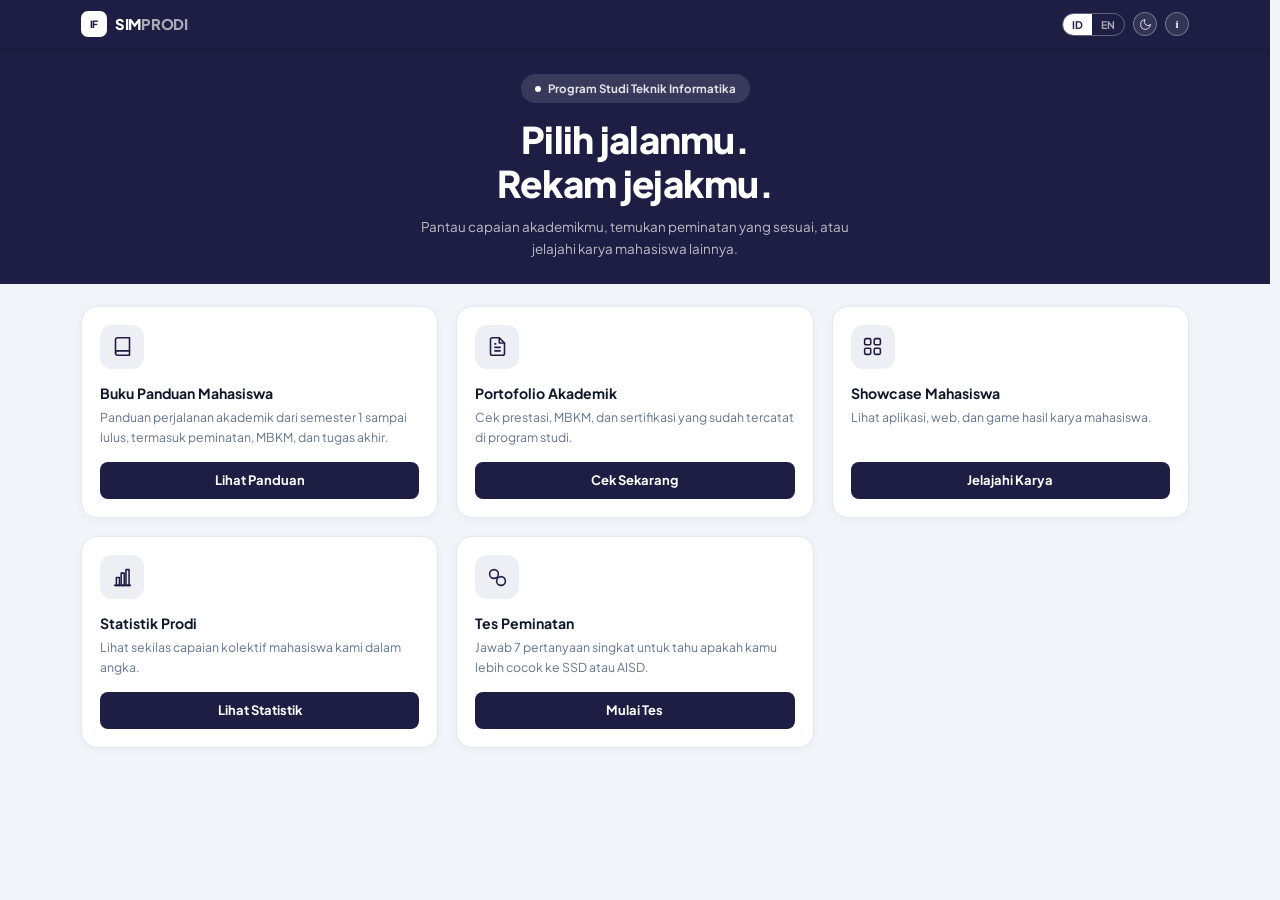
==== commit 9c02edcd: "Sync from simprodi@765274ca72f283501815bc9c499919ff3171e544" ====
--- a/index.html
+++ b/index.html
@@ -8,6 +8,17 @@
 <meta property="og:description" content="Pantau capaian akademikmu, temukan peminatan yang sesuai, atau jelajahi karya mahasiswa lainnya.">
 <meta property="og:type" content="website">
 <meta property="og:image" content="https://simprodi.fandipres.my.id/previews/home-page.png">
+<link rel="canonical" href="https://simprodi.fandipres.my.id/">
+<script type="application/ld+json">
+{
+  "@context": "https://schema.org",
+  "@type": "WebSite",
+  "name": "SIMPRODI - Sistem Informasi Program Studi",
+  "url": "https://simprodi.fandipres.my.id/",
+  "description": "Pantau capaian akademikmu, temukan peminatan yang sesuai, atau jelajahi karya mahasiswa lainnya.",
+  "inLanguage": ["id", "en"]
+}
+</script>
 <script>
 // Terapkan pilihan tema tersimpan SEBELUM CSS digambar, supaya tidak ada
 // kedipan warna terang sesaat sebelum berpindah ke gelap (atau sebaliknya).
--- a/assets/app.css
+++ b/assets/app.css
@@ -1,4 +1,4 @@
-*, *::before, *::after { box-sizing: border-box; margin: 0; padding: 0; }
+*, *::before, *::after { box-sizing: border-box; margin: 0; padding: 0; -webkit-tap-highlight-color: transparent; }
 
 :root {
   --blue:        #1e1e44;
@@ -97,6 +97,19 @@
 }
 main { flex: 1; }
 
+/* ---- CUSTOM SCROLLBAR ---- theme-aware (uses --blue-border, which
+   already has its own light/dark values), so it follows the navy
+   identity instead of the browser's default gray scrollbar. */
+/* scrollbar-gutter menjaga lebar area konten tetap sama baik saat
+   scrollbar vertikal muncul (halaman panjang) maupun tidak (halaman
+   pendek) - tanpa ini, header/.page-wrap yang di-center akan tampak
+   bergeser beberapa pixel setiap kali berpindah fitur. */
+html { scrollbar-width: thin; scrollbar-color: var(--blue-border) transparent; scrollbar-gutter: stable; }
+::-webkit-scrollbar { width: 9px; height: 9px; }
+::-webkit-scrollbar-track { background: transparent; }
+::-webkit-scrollbar-thumb { background: var(--blue-border); border-radius: 5px; border: 2px solid transparent; background-clip: padding-box; }
+::-webkit-scrollbar-thumb:hover { background: var(--blue); background-clip: padding-box; }
+
 /* ---- HEADER ----
    Latar navy tetap, terlepas dari tema terang/gelap situs - header
    berperan sebagai "identitas" yang selalu gelap, jadi semua warna teks
@@ -114,7 +127,7 @@
 .header-brand { display: flex; align-items: center; gap: 8px; cursor: pointer; }
 .header-brand-mark {
   width: 26px; height: 26px; border-radius: 7px; background: #fff;
-  color: var(--blue); font-weight: 800; font-size: 12px;
+  color: var(--blue); font-weight: 800; font-size: 10px; letter-spacing: -0.02em;
   display: flex; align-items: center; justify-content: center; flex-shrink: 0;
 }
 .header-brand-text {
@@ -190,9 +203,32 @@
    dibatasi lebih sempit supaya tetap nyaman dibaca meski .page-wrap sudah
    melebar jadi 900px. */
 #searchSection, #detailView { max-width: 700px; margin-left: auto; margin-right: auto; }
-#scGaleriView, #scDetailView, #scFormView, #scStatusView { max-width: 780px; margin-left: auto; margin-right: auto; }
+#searchSection .home-hero-inner, #detailView .home-hero-inner { max-width: 700px; }
+#scGaleriView { max-width: 780px; margin-left: auto; margin-right: auto; }
+#scDetailView, #scFormView, #scStatusView { max-width: 780px; margin-left: auto; margin-right: auto; }
+#scDetailView .home-hero-inner { max-width: 780px; }
 #quizView, #quizResultView { max-width: 560px; margin-left: auto; margin-right: auto; }
+#quizView .home-hero-inner, #quizResultView .home-hero-inner { max-width: 560px; }
 #statistikView { max-width: 780px; margin-left: auto; margin-right: auto; }
+#panduanView { max-width: 780px; margin-left: auto; margin-right: auto; }
+
+/* Laptop/desktop saja: semua fitur dilebarkan ke lebar yang sama agar
+   tidak ada ruang kosong berlebih di kanan-kiri pada layar lebar. Mobile
+   dan tablet tidak disentuh sama sekali (di bawah breakpoint ini). */
+@media (min-width: 1024px) {
+  .page-wrap { max-width: 1140px; }
+  .header-inner { max-width: 1140px; }
+  #searchSection, #detailView { max-width: 1140px; }
+  #searchSection .home-hero-inner, #detailView .home-hero-inner { max-width: 1140px; }
+  #scGaleriView, #scDetailView, #scFormView, #scStatusView { max-width: 1140px; }
+  #scGaleriView .home-hero-inner, #scDetailView .home-hero-inner, #scFormView .home-hero-inner, #scStatusView .home-hero-inner { max-width: 1140px; }
+  #quizView, #quizResultView { max-width: 1140px; }
+  #quizView .home-hero-inner, #quizResultView .home-hero-inner { max-width: 1140px; }
+  #statistikView { max-width: 1140px; }
+  #statistikView .home-hero-inner { max-width: 1140px; }
+  #panduanView { max-width: 1140px; }
+  #panduanView .home-hero-inner { max-width: 1140px; }
+}
 
 /* ---- SEARCH ---- */
 .search-card {
@@ -408,11 +444,6 @@
 .alert-ok  { background: var(--green-soft); color: var(--green); border: 1px solid var(--green-border); }
 .alert-err { background: var(--red-soft); color: var(--red); border: 1px solid var(--red-border); }
 
-/* ---- DETAIL TOPBAR ---- */
-.detail-topbar {
-  display: flex; justify-content: space-between; align-items: center;
-  margin-bottom: 16px;
-}
 /* ---- TOAST ---- */
 .toast {
   position: fixed; bottom: 24px; left: 50%;
@@ -519,17 +550,25 @@
 .home-hero {
   background: var(--blue);
   width: 100vw; position: relative; left: 50%; margin-left: -50vw;
-  padding: 26px 16px 24px; margin-top: -20px; margin-bottom: 22px;
-}
-.home-hero-inner { max-width: 780px; margin: 0 auto; }
-#homeView .home-hero-inner { max-width: none; }
+  padding: 26px 0 24px; margin-top: -20px; margin-bottom: 22px;
+}
+/* Padding horizontal 16px sengaja ditaruh di .home-hero-inner (bukan di
+   .home-hero) supaya perhitungannya sama persis dengan .page-wrap dan
+   .header-inner (satu lapis padding pada elemen yang di-max-width+center),
+   sehingga tombol/teks di header sejajar dengan batas nav dan konten di
+   bawahnya, bukan tergeser 16px lebih ke kiri. */
+.home-hero-inner { max-width: 780px; margin: 0 auto; padding: 0 16px; }
+#homeView .home-hero-inner { max-width: none; text-align: center; }
 .home-headline {
   font-size: 1.6rem; font-weight: 800; line-height: 1.2;
   color: var(--text); letter-spacing: -0.02em; text-wrap: balance; margin-bottom: 10px;
 }
 .home-hero .home-headline { color: #fff; }
+#homeView .home-headline { font-size: 2.3rem; }
+@media (max-width: 480px) { #homeView .home-headline { font-size: 1.7rem; } }
 .home-sub { font-size: 0.84rem; color: var(--muted); line-height: 1.65; }
 .home-hero .home-sub { color: rgba(255,255,255,.7); }
+#homeView .home-sub { max-width: 460px; margin: 0 auto; }
 .eyebrow {
   display: inline-flex; align-items: center; gap: 7px;
   background: rgba(255,255,255,.12); border-radius: 999px; padding: 6px 14px;
@@ -540,6 +579,9 @@
 .home-cards {
   display: grid; grid-template-columns: 1fr 1fr;
   gap: 18px; margin-bottom: 24px;
+}
+@media (min-width: 1024px) {
+  .home-cards { grid-template-columns: repeat(3, 1fr); }
 }
 @media (max-width: 400px) {
   .home-cards { grid-template-columns: 1fr; }
@@ -700,6 +742,59 @@
 .stat-icon svg { width: 100%; height: 100%; }
 .stat-value { font-size: 1.6rem; font-weight: 800; color: var(--text); line-height: 1.15; margin-bottom: 4px; }
 .stat-label { font-size: 0.74rem; color: var(--muted); line-height: 1.4; }
+
+/* ---- BUKU PANDUAN MAHASISWA ---- */
+.panduan-timeline { display: flex; flex-direction: column; gap: 14px; }
+.panduan-glossary-outer { margin-bottom: 0; }
+.panduan-glossary-outer > .acc-btn .acc-label { font-size: 0.95rem; font-weight: 800; }
+.panduan-glossary {
+  padding: 4px 2px 2px;
+}
+.panduan-glossary .acc-wrap:last-child { margin-bottom: 0; }
+/* Grup (kategori) dibedakan dari istilah (sub-kategori) lewat KOMBINASI
+   beberapa isyarat sekaligus, bukan cuma warna teks (dulu satu-satunya
+   pembeda, user melaporkan sulit dibedakan): latar diwarnai + label lebih
+   besar untuk grup, sementara istilah di dalamnya diindentasi + diberi
+   garis penuntun di kiri + latar putih polos + label lebih kecil. */
+.panduan-glossary-group-btn { background: var(--blue-soft); }
+.panduan-glossary-group-btn:hover { background: var(--blue-soft); border-color: var(--blue-border); }
+.panduan-glossary-group-title { color: var(--blue); font-weight: 800; font-size: 0.86rem; }
+.panduan-glossary-group-desc { font-size: 0.78rem; color: var(--muted); line-height: 1.55; padding: 10px 16px 0; }
+.panduan-glossary-group-terms {
+  padding: 10px 0 2px 14px; margin-top: 2px;
+  border-left: 2px solid var(--blue-border);
+}
+.panduan-glossary-group-terms .acc-wrap:last-child { margin-bottom: 0; }
+.panduan-glossary-group-terms .acc-btn { padding: 10px 14px; }
+.panduan-glossary-group-terms .acc-label { color: var(--text); font-weight: 600; font-size: 0.82rem; }
+.panduan-glossary-full { font-weight: 600; color: var(--muted); }
+.panduan-glossary-desc { font-size: 0.78rem; color: var(--muted); line-height: 1.55; padding: 12px 16px; }
+.panduan-inline-link { color: var(--blue); font-weight: 700; cursor: pointer; }
+.panduan-inline-link:hover { text-decoration: underline; }
+.panduan-sem-card {
+  background: var(--card); border: 1px solid var(--border);
+  border-radius: var(--radius); padding: 16px 18px;
+}
+.panduan-sem-head {
+  display: flex; align-items: flex-start; justify-content: space-between;
+  gap: 10px; margin-bottom: 4px;
+}
+.panduan-sem-title { font-size: 0.95rem; font-weight: 800; color: var(--text); }
+.panduan-sem-chapter { font-size: 0.78rem; font-weight: 600; color: var(--blue); margin-top: 1px; }
+.panduan-sem-sks { font-size: 0.76rem; color: var(--muted); font-weight: 600; white-space: nowrap; }
+.panduan-sem-note { font-size: 0.79rem; color: var(--muted); line-height: 1.55; margin-bottom: 12px; }
+.panduan-course-list { display: flex; flex-wrap: wrap; gap: 7px; }
+.panduan-course-pill {
+  font-size: 0.76rem; background: var(--bg); border: 1px solid var(--border);
+  padding: 5px 11px; border-radius: 999px; color: var(--text);
+}
+.panduan-track-group { margin-top: 12px; }
+.panduan-track-group .result-chip { margin-bottom: 8px; }
+.panduan-lanjut-card { background: var(--blue-soft); border-color: var(--blue-border); }
+.panduan-lanjut-card .panduan-sem-note { color: var(--text); margin-bottom: 0; }
+.panduan-kelulusan-card { background: var(--green-soft); border-color: var(--green-border); }
+.panduan-kelulusan-card .panduan-sem-note { color: var(--text); margin-bottom: 0; }
+.panduan-kelulusan-chapter { color: var(--green); }
 
 .sc-card {
   background: var(--card); border: 1px solid var(--border);
@@ -777,7 +872,32 @@
 .sc-sort-option:hover { background: var(--bg); }
 .sc-sort-option.active { color: var(--blue); font-weight: 700; background: var(--blue-soft); }
 
-.sc-filter-panel { margin-bottom: 12px; background: var(--bg); border: 1px solid var(--border); border-radius: var(--radius); padding: 12px 14px; display: flex; flex-direction: column; gap: 10px; }
+/* Filter jadi popup (bottom-sheet modal), sama polanya dengan
+   .about-overlay/.about-modal - bukan panel yang mendorong konten di
+   bawahnya turun/naik seperti sebelumnya. */
+.sc-filter-overlay {
+  display: none; position: fixed; inset: 0;
+  background: rgba(15,23,42,.35); z-index: 300;
+  align-items: flex-end; justify-content: center;
+  padding: 0 16px 24px;
+}
+.sc-filter-overlay.open { display: flex; }
+.sc-filter-panel {
+  background: var(--card); border-radius: 16px;
+  padding: 18px 16px 16px; width: 100%; max-width: 480px;
+  max-height: 78vh; overflow-y: auto;
+  box-shadow: 0 12px 40px rgba(0,0,0,.18);
+  animation: slideUp .18s ease;
+  display: flex; flex-direction: column; gap: 10px;
+}
+.sc-filter-panel-head { display: flex; align-items: center; justify-content: space-between; margin-bottom: 2px; }
+.sc-filter-panel-title { font-weight: 800; font-size: 0.95rem; }
+.sc-filter-panel-close {
+  width: 26px; height: 26px; border-radius: 50%; border: 1px solid var(--border);
+  background: var(--bg); color: var(--muted); font-size: 1rem; cursor: pointer;
+  display: flex; align-items: center; justify-content: center;
+}
+.sc-filter-panel-close:hover { border-color: var(--blue); color: var(--blue); }
 .sc-filter-row { display: flex; flex-direction: column; gap: 7px; }
 .sc-filter-row-label { font-size: 0.66rem; font-weight: 700; color: var(--muted); text-transform: uppercase; letter-spacing: .05em; }
 .sc-chipbar { display: flex; gap: 6px; flex-wrap: wrap; }
@@ -789,10 +909,11 @@
 .sc-fchip.active { background: var(--blue); border-color: var(--blue); color: #fff; }
 
 .sc-gallery-grid { display: grid; grid-template-columns: 1fr 1fr; gap: 10px; }
+@media (min-width: 1024px) { .sc-gallery-grid { grid-template-columns: repeat(3, 1fr); } }
 @media (max-width: 480px) { .sc-gallery-grid { grid-template-columns: 1fr; } }
 .sc-gcard { padding: 0; overflow: hidden; display: flex; flex-direction: column; cursor: pointer; transition: border-color .18s, box-shadow .18s, transform .14s; }
 .sc-gcard:hover { border-color: var(--blue-border); box-shadow: 0 8px 24px rgba(37,99,235,.14); transform: translateY(-2px); }
-.sc-gthumb { aspect-ratio: 16/9; background-size: cover; background-position: center; background-color: var(--bg); transition: transform .3s; }
+.sc-gthumb { aspect-ratio: 16/9; display: block; width: 100%; object-fit: cover; background-color: var(--bg); transition: transform .3s; }
 .sc-gcard:hover .sc-gthumb { transform: scale(1.05); }
 .sc-gthumb-empty { display: flex; align-items: center; justify-content: center; background: linear-gradient(135deg, var(--bg), var(--border)); }
 .sc-gthumb-empty svg { width: 30px; height: 30px; color: var(--subtle); opacity: .6; }
@@ -806,34 +927,70 @@
 
 /* Detail */
 .sc-hero-media {
-  border-radius: var(--radius); overflow: hidden; border: 1px solid var(--border);
+  border-radius: 16px; overflow: hidden; border: 1px solid var(--border);
   background: linear-gradient(135deg,#1e293b,#0f172a); aspect-ratio: 16/9;
-  box-shadow: 0 12px 32px rgba(15,23,42,.16);
+  box-shadow: 0 16px 36px -10px rgba(15,23,42,.28);
   display: flex; align-items: center; justify-content: center; position: relative; cursor: pointer; margin-top: 12px;
 }
 .sc-hero-media .play { width: 52px; height: 52px; border-radius: 50%; background: rgba(255,255,255,.16); border: 1.5px solid rgba(255,255,255,.5); display: flex; align-items: center; justify-content: center; color: #fff; font-size: 1.3rem; }
+/* Sengaja dibatasi lebih sempit dari #scDetailView di desktop (yang melebar
+   sampai 1140px) - dibiarkan selebar itu, hero foto jadi terlalu besar
+   (~640px tinggi di 16:9) begitu isinya foto sungguhan (linkThumbnail),
+   beda dari dulu waktu isinya cuma ikon/placeholder kosong. Konten teks di
+   bawahnya (kartu tim, info akademik, deskripsi) tetap selebar 1140px
+   seperti semula - cuma hero-nya yang diciutkan & dipusatkan. */
+@media (min-width: 1024px) {
+  .sc-hero-media { max-width: 700px; margin-left: auto; margin-right: auto; }
+}
 .sc-hero-fallback { cursor: default; }
 .sc-hero-fallback svg { width: 56px; height: 56px; color: rgba(255,255,255,.5); }
+/* Carousel hero (thumbnail + trailer, cuma dipasang kalau ada trailer -
+   lihat scBuildDetailBodyHtml_) - scroll-snap NATIVE, bukan library, jadi
+   swipe di HP otomatis jalan tanpa JS. .sc-hero-media di dalam tiap slide
+   dipakai APA ADANYA (termasuk max-width:700px yg dipusatkan di desktop
+   di atas) - konsisten dgn hero non-carousel, cuma sekarang tiap slide
+   dapat perlakuan yang sama. */
+.sc-hero-carousel { position: relative; }
+.sc-hero-track {
+  display: flex; overflow-x: auto; scroll-snap-type: x mandatory;
+  -webkit-overflow-scrolling: touch; scrollbar-width: none;
+}
+.sc-hero-track::-webkit-scrollbar { display: none; }
+.sc-hero-slide { flex: 0 0 100%; min-width: 0; scroll-snap-align: start; }
+.sc-hero-dots { display: flex; justify-content: center; gap: 6px; margin-top: 10px; }
+.sc-hero-dot { width: 7px; height: 7px; padding: 0; border: none; border-radius: 50%; background: var(--border); cursor: pointer; transition: background .15s, transform .15s; }
+.sc-hero-dot.active { background: var(--blue); transform: scale(1.35); }
 .sc-shot-strip { display: flex; gap: 8px; margin-top: 10px; overflow-x: auto; padding-bottom: 4px; }
 .sc-shot { flex: 0 0 auto; width: 130px; aspect-ratio: 9/16; border-radius: 8px; border: 1px solid var(--border); background-size: cover; background-position: center; background-color: var(--bg); }
 .sc-detail-head { display: flex; align-items: flex-start; justify-content: space-between; gap: 12px; margin-top: 14px; }
-.sc-detail-title { font-size: 1.14rem; font-weight: 800; }
+.sc-detail-head-main { min-width: 0; flex: 1; }
+/* Judul 1 baris saja, dipangkas dengan ellipsis kalau kepanjangan -
+   konsisten dengan keputusan yang sama di mockup Showcase Detail Redesign. */
+.sc-detail-title { font-size: 1.32rem; font-weight: 800; letter-spacing: -0.01em; }
 .sc-like-btn { display: flex; flex-direction: column; align-items: center; gap: 1px; border: 1px solid var(--border); background: var(--card); border-radius: 10px; padding: 7px 11px; cursor: pointer; font-family: var(--font); flex-shrink: 0; font-size: 1rem; color: var(--subtle); transition: border-color .15s, transform .12s; }
 .sc-like-btn:hover { border-color: var(--red-border); color: var(--red); transform: scale(1.06); }
 .sc-like-btn.liked { color: var(--red); border-color: var(--red-border); background: var(--red-soft); }
 .sc-like-btn span { font-size: 0.76rem; font-weight: 700; color: var(--text); }
 .sc-detail-desc { margin-top: 10px; font-size: 0.88rem; white-space: pre-line; }
 .sc-section-label { font-size: 0.70rem; font-weight: 700; text-transform: uppercase; letter-spacing: .05em; color: var(--muted); margin-top: 18px; margin-bottom: 8px; }
-.sc-creator-row { display: flex; align-items: center; gap: 10px; padding: 8px 0; border-bottom: 1px solid var(--border); font-size: 0.85rem; }
-.sc-creator-row:last-child { border-bottom: none; }
-.sc-creator-avatar { flex-shrink: 0; width: 32px; height: 32px; border-radius: 50%; background: var(--blue-soft); color: var(--blue); border: 1px solid var(--blue-border); display: flex; align-items: center; justify-content: center; font-size: 0.76rem; font-weight: 800; }
-.sc-creator-nim { color: var(--muted); font-size: 0.74rem; }
-.sc-meta-grid { display: grid; grid-template-columns: 1fr 1fr; gap: 10px 14px; }
-.sc-meta-k { display: flex; align-items: center; gap: 5px; }
-.sc-meta-k svg { width: 12px; height: 12px; flex-shrink: 0; }
-@media (max-width: 420px) { .sc-meta-grid { grid-template-columns: 1fr; } }
-.sc-meta-k { font-size: 0.66rem; color: var(--muted); text-transform: uppercase; letter-spacing: .04em; font-weight: 700; }
-.sc-meta-v { font-size: 0.85rem; margin-top: 2px; }
+/* Kartu tim - avatar + nama + NIM per anggota, menggantikan daftar baris
+   polos lama (.sc-creator-row), sama dengan treatment di mockup. */
+.sc-team-card { display: flex; flex-wrap: wrap; gap: 10px; }
+.sc-team-member { display: flex; align-items: center; gap: 10px; flex: 1 1 200px; }
+.sc-creator-avatar { flex-shrink: 0; width: 36px; height: 36px; border-radius: 50%; background: var(--blue-soft); color: var(--blue); border: 1.5px solid var(--blue-border); display: flex; align-items: center; justify-content: center; font-size: 0.8rem; font-weight: 800; }
+.sc-creator-nim { color: var(--muted); font-size: 0.74rem; margin-top: 1px; }
+/* Kartu info ber-ikon - menggantikan grid teks polos lama (.sc-meta-grid). */
+.sc-info-grid { display: grid; grid-template-columns: 1fr 1fr; gap: 10px; }
+/* 420px dulu cukup, tapi iPhone 16 Pro Max dkk (viewport CSS 430px) sudah
+   lebih lebar dari itu - 2 kolom di situ jadi terlalu sempit per kartu
+   (ikon + teks kepepet, overflow). Naik ke 480px supaya ponsel besar
+   modern juga jatuh ke 1 kolom. */
+@media (max-width: 480px) { .sc-info-grid { grid-template-columns: 1fr; } }
+.sc-info-card { background: var(--card); border: 1px solid var(--border); border-radius: var(--radius); padding: 12px 13px; display: flex; align-items: flex-start; gap: 10px; }
+.sc-info-icon { width: 30px; height: 30px; border-radius: 9px; background: var(--blue-soft); color: var(--blue); display: flex; align-items: center; justify-content: center; flex-shrink: 0; }
+.sc-info-icon svg { width: 15px; height: 15px; }
+.sc-info-k { font-size: 0.62rem; font-weight: 700; text-transform: uppercase; letter-spacing: .04em; color: var(--subtle); }
+.sc-info-v { font-size: 0.83rem; font-weight: 600; margin-top: 2px; line-height: 1.3; }
 .sc-tech-pills { display: flex; gap: 6px; flex-wrap: wrap; }
 .sc-tech-pill { font-size: 0.72rem; background: var(--bg); border: 1px solid var(--border); padding: 3px 9px; border-radius: 999px; }
 
@@ -882,10 +1039,30 @@
 .sc-seg-btn { border: 1px solid var(--border); background: var(--card); color: var(--text); font-family: var(--font); font-size: 0.80rem; font-weight: 600; padding: 7px 12px; border-radius: 8px; cursor: pointer; transition: border-color .15s, background .15s, color .15s; }
 .sc-seg-btn:hover:not(.active) { border-color: var(--blue-border); background: var(--blue-soft); }
 .sc-seg-btn.active { border-color: var(--blue); background: var(--blue-soft); color: var(--blue); }
-.sc-form-section-title { font-weight: 800; font-size: 0.92rem; margin-top: 24px; padding-top: 18px; border-top: 1px solid var(--border); }
-.sc-form-section-title:first-child { margin-top: 14px; padding-top: 0; border-top: none; }
+/* Setiap bagian form Kirim Karya jadi kartu tersendiri dengan chip ikon +
+   judul di atasnya (menggantikan .sc-form-section-title, garis pemisah
+   tipis lama) - kontras satu sama lain supaya form yang panjang lebih
+   gampang "dipetakan" jadi beberapa langkah. Sama dengan treatment di
+   mockup Showcase Detail Redesign (form Kirim Karya). */
+.sc-form-card {
+  background: var(--card); border: 1px solid var(--border); border-radius: 16px;
+  padding: 18px; margin-top: 18px; box-shadow: 0 1px 4px rgba(15,23,42,.05);
+}
+.sc-form-card:first-child { margin-top: 14px; }
+.sc-form-card-head { display: flex; align-items: center; gap: 11px; margin-bottom: 16px; }
+.sc-form-card-icon {
+  width: 34px; height: 34px; border-radius: 10px; background: var(--blue-soft); color: var(--blue);
+  display: flex; align-items: center; justify-content: center; flex-shrink: 0;
+}
+.sc-form-card-icon svg { width: 17px; height: 17px; }
+.sc-form-card-title { font-weight: 800; font-size: 0.95rem; }
+.sc-form-card-step { font-size: 0.68rem; font-weight: 700; color: var(--subtle); text-transform: uppercase; letter-spacing: .04em; }
+.sc-form-card .sc-form-group:first-child { margin-top: 0; }
 .sc-creator-field { display: grid; grid-template-columns: 1fr 1.4fr auto; gap: 7px; margin-bottom: 7px; align-items: center; }
-@media (max-width: 420px) { .sc-creator-field { grid-template-columns: 1fr; } }
+/* Sama seperti .sc-info-grid di atas - 420px ketinggalan buat ponsel besar
+   modern (iPhone 16 Pro Max dkk, viewport CSS 430px), 3 kolom di situ
+   kepepet. Naik ke 480px. */
+@media (max-width: 480px) { .sc-creator-field { grid-template-columns: 1fr; } }
 .sc-single-field { display: grid; grid-template-columns: 1fr auto; gap: 7px; margin-bottom: 7px; align-items: center; }
 .sc-icon-btn { border: 1px solid var(--border); background: var(--card); width: 36px; height: 36px; border-radius: 8px; cursor: pointer; color: var(--muted); flex-shrink: 0; font-size: 0.9rem; }
 .sc-icon-btn:hover { border-color: var(--red-border); color: var(--red); }
